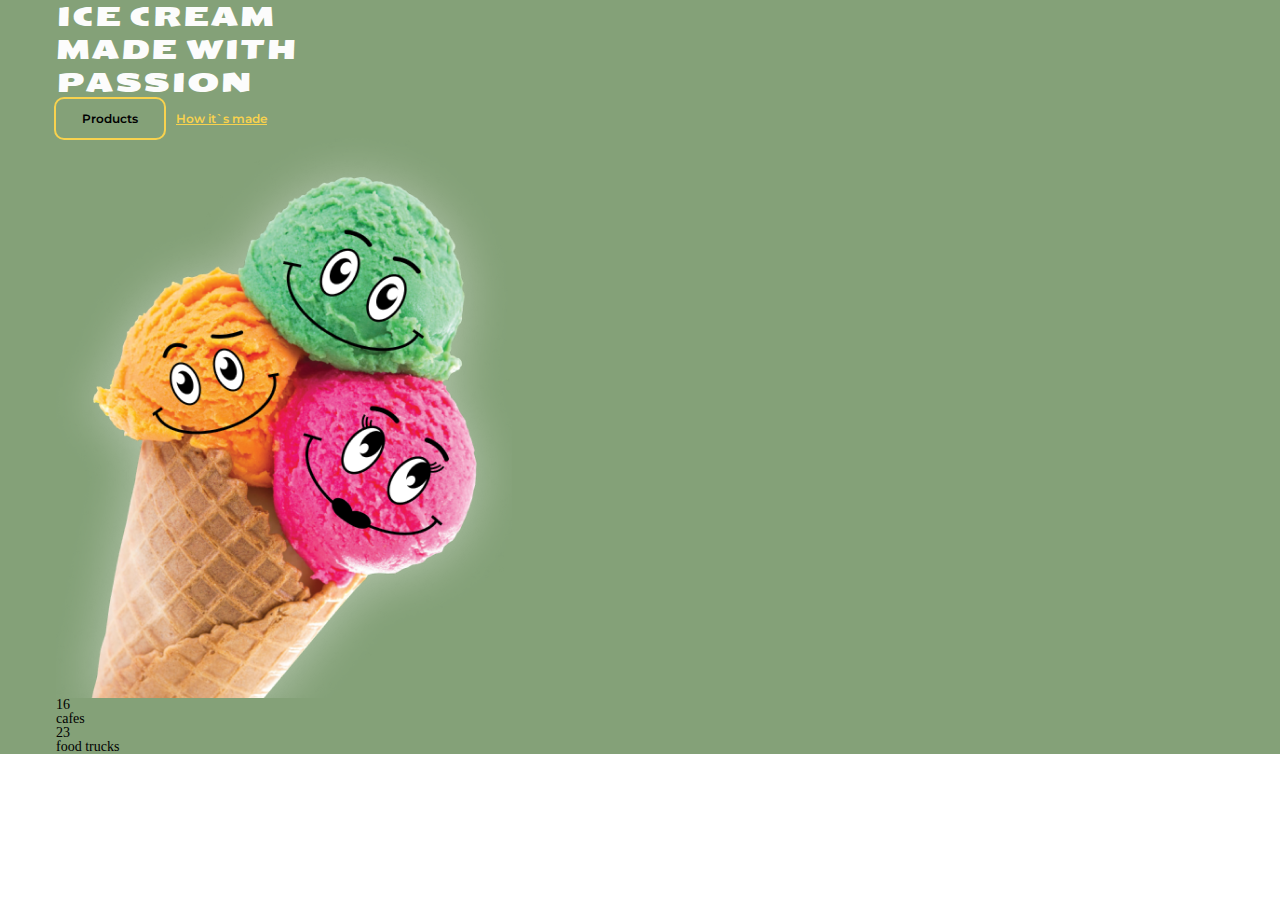
==== index.html @ 32fed3f0 "new-sect" ====
<!DOCTYPE html>
<html lang="en">

<head>
  <meta charset="UTF-8" />
  <meta name="viewport" content="width=device-width, initial-scale=1.0" />
  <meta name="description" content="Знайдемо для тебе найкраще морозиво в світі!">

  <link href='https://unpkg.com/boxicons@2.1.4/css/boxicons.min.css' rel='stylesheet'>
  <link rel="preconnect" href="https://fonts.googleapis.com" />
  <link rel="preconnect" href="https://fonts.gstatic.com" crossorigin />
  <link
    href="https://fonts.googleapis.com/css2?family=Comic+Neue&family=DM+Sans:opsz@9..40&family=Gabarito:wght@400;550;700;900&family=Montserrat:wght@400;500;600;700;800&family=Seymour+One&display=swap"
    rel="stylesheet" />

  <link rel="stylesheet" href="https://cdnjs.cloudflare.com/ajax/libs/modern-normalize/2.0.0/modern-normalize.min.css"
    integrity="sha512-4xo8blKMVCiXpTaLzQSLSw3KFOVPWhm/TRtuPVc4WG6kUgjH6J03IBuG7JZPkcWMxJ5huwaBpOpnwYElP/m6wg=="
    crossorigin="anonymous" referrerpolicy="no-referrer" />
  <link rel="shortcut icon" href="./image/image-website.png" />
  <link rel="stylesheet" href="./css/main.min.css" />
  <title>Ice-creame</title>
</head>

<body>
  <!-- <header class="header" id="Home">
    <div class="conteiner header-conteiner">
      <a href="./index.html" class="logo">
        <svg class="icon-logo">
          <use href="./image/sprite.svg#icon-Logo"></use>
        </svg>
      </a>

      <div class="header-navigation">
        <nav class="nav-links">
          <a href="#" class="nav-link">Home</a>
          <a href="#" class="nav-link">How it’s made?</a>
          <a href="#" class="nav-link">Our products</a>
          <a href="#" class="nav-link">Contact</a>
        </nav>
      </div>

      <button class="btn-burger" is-open>
        <svg class="burger-menu" width="32" height="32">
          <use class="open-icon" href="./image/sprite.svg#icon-open-burger"></use>
          <use class="close-icon" href="./image/sprite.svg#icon-close-burger"></use>
        </svg>
      </button>

      <button class="btn">
        Buy now
        <svg class="btn-svg" width="12" height="12">
          <use href="./image/sprite.svg#icon-btn-line"></use>
        </svg>
      </button>
    </div>
  </header> -->
  <main>
    <section class=" hero">
      <div class="conteiner">
        <div class="hero-wrapper">
          <div class="block-hello-hero">
            <p class="title-hero">ice cream made with passion</p>
            <div class="block-btns">
              <button class="btn-Products">Products</button>
              <button class="btn-How-made">How it`s made</button>
            </div>

            <div class="block-descrp-hello-hero-wrapper">
              <div class="img">
                <img src="./image/many-ice-creame-768.webp" alt="">
              </div>

              <p class="descrp-img">Indulge in a scoop of ice cream made with passion and treat your taste buds to an
                unforgettable experience!</p>

              <button>
                <svg class="icon-arrow">
                  <use href="./image/sprite.svg#icon-arrow"></use>
                </svg>
              </button>
            </div>
          </div>

          <div class="block-img-price">
            <div class="img">
              <img src="./image/desktop.png" alt="" class="hero-img">
            </div>

            <ul>
              <li class="numer">16</li>
              <li class="descrp-number">cafes</li>
              <li class="numer">23</li>
              <li class="descrp-number">food trucks</li>
            </ul>
          </div>
      </div>
      </div>
    </section>

    <!-- <section class="produsts">
      <div class="conteiner">
        <div class="products">
          <h4 class="title-products">100% natural</h4>
          <p class="name-section">products</p>
          <ul class="products-block-item">
            <li class="list-products">
              <div class="ice-creame-block block-products">
                <h4 class="title-block">ice cream</h4>
                <p class="descrp-block">Soft ice cream with a delicate taste.
                  Made with milk, cream, sugar and natural
                  stabilizer</p>
                <button class="btn-products" aria-label="Кнопкапродукту" id="кнопка">
                  <svg class="icon-strelka" width="40" height="16">
                    <use href="./image/sprite.svg#icon-strelka"></use>
                  </svg>
                </button>
              </div>
            </li>
            <li class="list-products">
              <div class="ice-coffee-block block-products">
                <h4 class="title-block">ice-coffee</h4>
                <p class="descrp-block">Fragrant invigorating drink created from 100%
                  natural
                  ingredients without the
                  use of preservatives
                  and flavor enhancers</p>
                <button class="btn-products" aria-label="Кнопкапродукту" id="кн">
                  <svg class="icon-strelka" width="40" height="16">
                    <use href="./image/sprite.svg#icon-strelka"></use>
                  </svg>
                </button>
              </div>
            </li>
            <li class="list-products">
              <div class="milkshakes block-products">
                <h4 class="title-block">milkshakes</h4>
                <p class="descrp-block">Sweet drinks based on milk and ice cream, supplemented with
                  syrups, fruits, berries and other sweets of your choice
                </p>
                <button class="btn-products" aria-label="Кнопкапродукту" id="к">
                  <svg class="icon-strelka" width="40" height="16">
                    <use href="./image/sprite.svg#icon-strelka"></use>
                  </svg>
                </button>
              </div>
            </li>
          </ul>
        </div>
      </div>
     <div class="backdrop is-hidden">
        <div class="modal-products-wrapper">
          <button class="btn-modal-prod">
            <svg class="close-icon-prod">
              <use href="./image/sprite.svg#icon-close-burger"></use>
            </svg>
          </button>

          <h3 class="title-modal">Chololate icecream</h3>

          <div class="block-img-chocolate"></div>
          <ul class="item-characteristic">
            <li class="list-characteristic">
              <div class="block-prod">
                <div class="number-prod">320</div>
                <p class="descrp-prod">kcal</p>
              </div>
            </li>
            <li class="list-characteristic">
              <div class="block-prod">
                <div class="number-prod">4g</div>
                <p class="descrp-prod">Prote...</p>
              </div>


            </li>
            <li class="list-characteristic">
              <div class="block-prod">
                <div class="number-prod">8,2g</div>
                <p class="descrp-prod">Fats</p>
              </div>
            </li>
            <li class="list-characteristic">
              <div class="block-prod">
                <div class="number-prod">40,4g</div>
                <p class="descrp-prod">Carbs</p>
              </div>
            </li>
          </ul>

          <h3 class="title-ingredients">Ingredients</h3>
          <div class="block-ingredients">
            <ul>
              <li class="list-name-ingred">
                <p class="name-ingredients">Milk</p>
              </li>
              <li class="list-name-ingred">
                <p class="name-ingredients">Belgian chocolate</p>
              </li>
              <li class="list-name-ingred">
                <p class="name-ingredients">Cream</p>
              </li>
              <li class="list-name-ingred">
                <p class="name-ingredients">Cocoa powder</p>
              </li>
              <li class="list-name-ingred">
                <p class="name-ingredients">Sugar</p>
              </li>
              <li class="list-name-ingred">
                <p class="name-ingredients">Vanilla sugar</p>
              </li>
            </ul>
            <ul>
              <li class="list-number-ingred">
                <p class="number-ingred">100ml</p>
              </li>
              <li class="list-number-ingred">
                <p class="number-ingred">20g</p>
              </li>
              <li class="list-number-ingred">
                <p class="number-ingred">150ml</p>
              </li>
              <li class="list-number-ingred">
                <p class="number-ingred">30g</p>
              </li>
              <li class="list-number-ingred">
                <p class="number-ingred">40g</p>
              </li>
              <li class="list-number-ingred">
                <p class="number-ingred">10g</p>
              </li>
            </ul>
          </div>
        </div>
      </div> 
      </div>
    </section>

     <section class="traditions">
      <div class="conteiner">
        <div class="tradition-block">

          <div class="title-wrapper">
            <h3 class="title-tradition">tradition and love</h3>
            <h1 class="main-title">how it’s made?</h1>
          </div>
          <div class="presentation">
            <div class="block-kow"></div>
            <div class="descrp-traditions">
              <p class="traditional-descrp main-descrp">Ice is a place where you will become not only a little
                happier, but also
                healthier. Health is the main value for us, and
                we follow it when creating our handmade desserts.</p>
              <p class="traditional-descrp">We use traditional recipes and 100% natural ingredients. Our products are
                so
                natural that they can be given to children
                from the age of three years. Sweets lovers can expect 55 types of ice cream, 15 types of coffee and 23
                milkshakes.
              </p>
              <p class="traditional-descrp">This is enough to choose ice cream and coffee for any mood!</p>

              <button class="tradition-btn">Read more
                <svg width="12" height="12">
                  <use href="./image/sprite.svg#icon-btn-line"></use>
                </svg>
              </button>
            </div>
          </div>
          <ul class="icon-blocks">
            <li class="block-repeat">
              <a class="link-icon" href="#" width="50" height="50">
                <svg width="36" height="36">
                  <use href="./image/sprite.svg#icon-cow"></use>
                </svg>
              </a>
              <p class="number">721</p>
              <p class="title-block-icon-cow">Aliquam ac dui vel dui vulputate consectetur. Mauris massa.</p>
            </li>
            <li class="block-repeat">
              <a class="link-icon" href="#">
                <svg width="36" height="36">
                  <use href="./image/sprite.svg#icon-weight"></use>
                </svg>
              </a>
              <p class="number">16kg</p>
              <p class="title-block-icon-cow">Aliquam ac dui vel dui vulputate consectetur. Mauris massa.</p>
            </li>
            <li class="block-repeat">
              <a class="link-icon" href="#">
                <svg width="36" height="36">
                  <use href="./image/sprite.svg#icon-ice-crema"></use>
                </svg>
              </a>
              <p class="number">16kg</p>
              <p class="title-block-icon-cow">Aliquam ac dui vel dui vulputate consectetur. Mauris massa.</p>
            </li>
          </ul>
        </div>
    </section> -->

    <!-- <section class="review-section">
        <div class="reviews conteiner">
          <img class="woman-peacture" src="./image/" alt="" />
          <p class="review">
            I love visiting your cafe. You prepare the most delicious ice cream
            in Los Angeles! In addition, you have beautiful serving, cozy
            atmosphere and polite staff.
          </p>
          <p class="comment-autor">Emily, Los Angeles</p>
          <div class="block-small-icon">
            <svg class="icon-slider" width="12" height="12">
              <use href="./image/sprite.svg#icon-Ellipse-green"></use>
            </svg>
            <svg class="icon-slider-second" width="12" height="12">
              <use href="./image/sprite.svg#icon-Ellipse-gray"></use>
            </svg>
            <svg class="icon-slider-second" width="12" height="12">
              <use href="./image/sprite.svg#icon-Ellipse-gray"></use>
            </svg>
          </div>
        </div>
      </section> -->
  </main>
  <footer></footer>

  <!-- <button class="scroll-to-top" type="submit" id="Home">
    <svg class="icon-scroll" width="14" height="14">
      <use href="./image/sprite.svg#icon-arrow-up"></use>
    </svg>
  </button> -->
</body>

</html>
---- css/main.min.css ----
.conteiner{max-width:320px;padding:0 20px;margin:0 auto}@media screen and (min-width: 480px){.conteiner{max-width:440px;padding:0 20px}}@media screen and (min-width: 768px){.conteiner{max-width:768px;padding:0 32px}}@media screen and (min-width: 1200px){.conteiner{max-width:1200px;padding:0 16px}}*{padding:0;margin:0;border:0}*,*:before,*:after{-webkit-box-sizing:border-box;box-sizing:border-box}:focus,:active{outline:none}a:focus,a:active{outline:none}nav,footer,header,aside{display:block}html,body{height:100%;width:100%;font-size:100%;line-height:1;font-size:14px;-ms-text-size-adjust:100%;-moz-text-size-adjust:100%;-webkit-text-size-adjust:100%}input,button,textarea{font-family:inherit}input::-ms-clear{display:none}button{cursor:pointer;background-color:rgba(0,0,0,0)}button::-moz-focus-inner{padding:0;border:0}a,a:visited{text-decoration:none}a:hover{text-decoration:none}ul li{list-style:none}img{vertical-align:top}h1,h2,h3,h4,h5,h6{font-size:inherit;font-weight:400}.header-conteiner{display:-webkit-box;display:-ms-flexbox;display:flex;padding-top:8px}.header{background-color:#84a178}.nav-links{display:-webkit-box;display:-ms-flexbox;display:flex;-webkit-box-orient:horizontal;-webkit-box-direction:normal;-ms-flex-direction:row;flex-direction:row;gap:28px;padding:32px 0 12px 0}.nav-links .nav-link:hover{color:#f8d24e}.nav-links .nav-link:focus{color:#fff}@media screen and (max-width: 1200px){.nav-links{display:none}}.nav-link{text-decoration:none;color:#fcfcfc;font-family:"Montserrat";font-size:16px;font-style:normal;font-weight:700;line-height:normal;-webkit-transition:color 250ms ease;transition:color 250ms ease}.btn{background-color:#f8d24e;color:#000;font-family:"Montserrat";font-style:normal;line-height:normal;border:none;font-size:14px;font-weight:600;padding:12px 35px 12px 36px;margin-top:0;border-radius:10px;height:42px;display:-webkit-box;display:-ms-flexbox;display:flex;text-align:center;-webkit-box-align:center;-ms-flex-align:center;align-items:center;gap:4px;-webkit-transition:background 250ms ease;transition:background 250ms ease}.btn:hover{background:#0a8817;cursor:pointer}.btn:active{color:#fff;background:#0a8817;fill:#fff}@media screen and (max-width: 767px){.btn{display:none}}@media screen and (max-width: 1199px){.btn{margin-left:32px}}@media screen and (min-width: 1200px){.btn{margin-top:20px}}.btn-burger{background-color:rgba(0,0,0,0);margin-left:auto}.btn-burger .burger-menu{fill:#fff}.btn-burger .burger-menu .close-icon{display:none}@media screen and (min-width: 1200px){.btn-burger{display:none}}.header-navigation{display:-webkit-box;display:-ms-flexbox;display:flex;gap:200px;-webkit-box-flex:1;-ms-flex-positive:1;flex-grow:1}@media screen and (max-width: 1199px){.header-navigation{display:none}}.icon-logo{width:40px;height:37px}@media screen and (min-width: 480px){.icon-logo{width:48px;height:44px}}@media screen and (min-width: 1200px){.icon-logo{width:60px;height:65px}}.logo{display:-webkit-box;display:-ms-flexbox;display:flex;-webkit-box-flex:2;-ms-flex-positive:2;flex-grow:2;fill:#f8d24e}.hero{background-color:#84a178}.title-hero{color:#fcfcfc;font-family:"Seymour One";font-size:26px;font-style:normal;font-weight:400;line-height:normal;letter-spacing:1.04px;text-transform:uppercase;width:247px}.block-btns{display:-webkit-box;display:-ms-flexbox;display:flex;gap:12px}.btn-Products{color:#000;text-align:center;font-family:Montserrat;font-size:12px;font-style:normal;font-weight:600;line-height:normal;border-radius:8px;outline:2px solid #f8d24e;padding:12px 26px}.btn-Products:hover{outline-color:#0a8817}.btn-How-made{color:#f8d24e;text-align:center;font-family:Montserrat;font-size:12px;font-style:normal;font-weight:600;line-height:normal;text-decoration-line:underline}.btn-How-made:hover{color:#0a8817}.btn-How-made:focus{color:#fcfcfc}.btn-How-made:disabled{color:#ababab}.block-descrp-hello-hero-wrapper{display:none}.produsts{padding:60px 0;background-image:url(../image/bacrgound_mobile.webp);background-size:contain}@media screen and (min-width: 768px){.produsts{background-image:url(../image/background_tablet.webp)}}@media screen and (min-width: 1200px){.produsts{background-image:url(../image/bacground_desktop.webp)}}.title-products{color:#131313;text-align:center;font-family:Montserrat;font-size:18px;font-style:normal;font-weight:800;line-height:normal;text-transform:uppercase;margin-bottom:12px}@media screen and (min-width: 768px){.title-products{font-size:22px}}@media screen and (min-width: 1200px){.title-products{font-size:30px;letter-spacing:1.2px}}.name-section{color:#131313;text-align:center;font-family:"Seymour One";font-size:30px;font-style:normal;font-weight:400;line-height:normal;letter-spacing:1.2px;text-transform:uppercase;margin-bottom:148px}@media screen and (min-width: 480px){.name-section{margin-bottom:144px}}@media screen and (min-width: 768px){.name-section{font-size:34px;letter-spacing:1.36px}}@media screen and (min-width: 1200px){.name-section{font-size:36px;letter-spacing:2.16px;margin-bottom:304px}}.products-block-item{display:-webkit-box;display:-ms-flexbox;display:flex;-webkit-box-orient:vertical;-webkit-box-direction:normal;-ms-flex-direction:column;flex-direction:column;gap:168px}@media screen and (min-width: 768px){.products-block-item{-webkit-box-orient:horizontal;-webkit-box-direction:normal;-ms-flex-direction:row;flex-direction:row;gap:16px}}@media screen and (min-width: 768px){.products-block-item{-webkit-box-orient:horizontal;-webkit-box-direction:normal;-ms-flex-direction:row;flex-direction:row;gap:29px}}.title-block{color:#131313;text-align:center;font-family:Montserrat;font-size:20px;font-style:normal;font-weight:700;line-height:normal;letter-spacing:.8px;text-transform:uppercase;margin-bottom:40px}@media screen and (min-width: 768px){.title-block{font-size:22px;letter-spacing:.88px}}@media screen and (min-width: 1200px){.title-block{font-size:30px;letter-spacing:1.2px;margin-bottom:66px}}.descrp-block{color:#131313;text-align:center;font-family:Montserrat;font-size:14px;font-style:normal;font-weight:400;line-height:176%;letter-spacing:.56px;max-width:200px;max-height:148px}@media screen and (min-width: 768px){.descrp-block{max-width:172px;max-height:174px}}@media screen and (min-width: 1200px){.descrp-block{font-size:16px;letter-spacing:.64px;max-width:242px;max-height:142px}}.icon-strelka{fill:#131313}.btn-products{background-color:rgba(0,0,0,0);margin:auto auto 0;width:45px}.btn-products:hover .icon-strelka{scale:1.2;-webkit-transition:scale 200ms cubic-bezier(0.97, 0.8, 0.51, 1.57);transition:scale 200ms cubic-bezier(0.97, 0.8, 0.51, 1.57)}.ice-coffee-block{border-radius:24px;background:#efd478;position:relative}.ice-coffee-block::before{content:"";position:absolute;top:-98px;left:40px;width:200px;height:200px;border-radius:50%;background:-webkit-gradient(linear, left bottom, left top, from(rgba(248, 210, 78, 0.7)), to(rgba(248, 210, 78, 0.7))),#d9d9d9;background:linear-gradient(0deg, rgba(248, 210, 78, 0.7) 0%, rgba(248, 210, 78, 0.7) 100%),#d9d9d9;-webkit-filter:drop-shadow(0px 5.404px 20.265px rgba(153, 114, 23, 0.25));filter:drop-shadow(0px 5.404px 20.265px rgba(153, 114, 23, 0.25))}.ice-coffee-block::after{content:"";position:absolute;top:-108px;left:40px;width:200px;height:200px;border-radius:50%;background-image:url(../image/ice-coffee.webp)}@media screen and (min-width: 480px){.ice-coffee-block::before{left:60px;top:-94px}.ice-coffee-block::after{left:60px}}@media screen and (min-width: 768px){.ice-coffee-block::before{top:-108px;left:12px}.ice-coffee-block::after{top:-120px;left:12px}}@media screen and (min-width: 1200px){.ice-coffee-block::before{width:302px;height:302px;top:-168px;left:34px}.ice-coffee-block::after{background-image:url(../image/ice-coffee-desktop.webp);width:302px;height:302px;top:-168px;left:34px}}.ice-creame-block{border-radius:24px;background:#aec6a5;position:relative}.ice-creame-block::before{content:"";position:absolute;top:-98px;left:40px;width:200px;height:200px;border-radius:50%;background:-webkit-gradient(linear, left bottom, left top, from(rgba(156, 190, 143, 0.7)), to(rgba(156, 190, 143, 0.7))),#d9d9d9;background:linear-gradient(0deg, rgba(156, 190, 143, 0.7) 0%, rgba(156, 190, 143, 0.7) 100%),#d9d9d9;-webkit-filter:drop-shadow(0px 5.342px 20.033px rgba(10, 136, 23, 0.25));filter:drop-shadow(0px 5.342px 20.033px rgba(10, 136, 23, 0.25))}.ice-creame-block::after{content:"";position:absolute;top:-108px;left:40px;width:200px;height:200px;border-radius:50%;background-image:url(../image/ice-creame.webp)}@media screen and (min-width: 480px){.ice-creame-block::before{left:60px}.ice-creame-block::after{left:60px}}@media screen and (min-width: 768px){.ice-creame-block::before{top:-108px;left:12px}.ice-creame-block::after{top:-120px;left:12px}}@media screen and (min-width: 1200px){.ice-creame-block::before{top:-168px;left:34px;width:302px;height:302px}.ice-creame-block::after{background-image:url(../image/ice-creame-desktop.webp);top:-168px;left:34px;width:302px;height:302px}}.milkshakes{border-radius:24px;background:#d6936d;position:relative}.milkshakes::before{content:"";position:absolute;top:-98px;left:40px;width:200px;height:200px;border-radius:50%;background:-webkit-gradient(linear, left bottom, left top, from(rgba(213, 117, 63, 0.7)), to(rgba(213, 117, 63, 0.7))),#d9d9d9;background:linear-gradient(0deg, rgba(213, 117, 63, 0.7) 0%, rgba(213, 117, 63, 0.7) 100%),#d9d9d9;-webkit-filter:drop-shadow(0px 5.413px 20.3px rgba(0, 0, 0, 0.25));filter:drop-shadow(0px 5.413px 20.3px rgba(0, 0, 0, 0.25))}.milkshakes::after{content:"";position:absolute;top:-108px;left:40px;width:200px;height:200px;border-radius:50%;background-image:url(../image/milkshake.webp)}@media screen and (min-width: 480px){.milkshakes::before{left:60px}.milkshakes::after{left:60px}}@media screen and (min-width: 768px){.milkshakes::before{top:-108px;left:12px}.milkshakes::after{top:-120px;left:12px}}@media screen and (min-width: 1200px){.milkshakes::before{top:-168px;left:34px;width:302px;height:302px}.milkshakes::after{top:-168px;left:34px;width:302px;height:302px;background-image:url(../image/milkshakes-desktop.webp)}}.block-products{padding:124px 40px 16px;display:-webkit-box;display:-ms-flexbox;display:flex;-webkit-box-orient:vertical;-webkit-box-direction:normal;-ms-flex-direction:column;flex-direction:column}@media screen and (min-width: 480px){.block-products{padding:124px 60px 16px}}@media screen and (min-width: 768px){.block-products{padding:108px 26px 12px}}@media screen and (min-width: 1200px){.block-products{padding:165px 64px 60px}}.list-products{display:-webkit-box;display:-ms-flexbox;display:flex;-webkit-box-pack:center;-ms-flex-pack:center;justify-content:center;height:420px}@media screen and (min-width: 480px){.list-products{height:428px}}@media screen and (min-width: 1200px){.list-products{height:536px}}.backdrop{width:100%;height:354%;position:absolute;top:0;left:0;background-color:rgba(0,0,0,.4)}.modal-products-wrapper{position:absolute;top:50%;left:50%;-webkit-transform:translate(-50%, -50%);transform:translate(-50%, -50%);width:280px;background-color:#fcfcfc;padding:28px 20px}.btn-modal-prod{background-color:rgba(0,0,0,0);position:absolute;top:12px;right:12px;width:20px;height:20px}.close-icon-prod{width:20px;height:20px;fill:#131313}.title-modal{color:#131313;text-align:center;font-family:"Seymour One";font-size:20px;font-style:normal;line-height:28px}.block-img-chocolate::after{content:"";position:absolute;top:104px;left:74px;background:url(../image/small-ice-creame.webp) #d3d3d3 50%/cover no-repeat;display:block;width:132px;height:132px;border-radius:50%}.block-img-chocolate::before{content:"";position:absolute;top:112px;left:74px;background:-webkit-gradient(linear, left bottom, left top, from(rgba(156, 190, 143, 0.7)));background:linear-gradient(0deg, rgba(156, 190, 143, 0.7));display:block;width:132px;height:132px;border-radius:50%}.number-prod{background-color:#9cbe8f;-webkit-filter:drop-shadow(0px 6px 20px rgba(10, 136, 23, 0.25));filter:drop-shadow(0px 6px 20px rgba(10, 136, 23, 0.25));border-radius:50%;color:#131313;text-align:center;font-family:Montserrat;font-size:10px;font-style:normal;font-weight:500;line-height:28px;height:44px;width:44px;margin-left:auto;margin-right:auto;display:-webkit-box;display:-ms-flexbox;display:flex;-webkit-box-pack:center;-ms-flex-pack:center;justify-content:center;-webkit-box-align:center;-ms-flex-align:center;align-items:center}.block-prod{width:53px;height:76px;border-radius:40px;text-align:center;display:block;margin-top:auto;border:2px solid #9cbe8f;color:#131313;text-align:center;font-family:Montserrat;font-size:10px;font-style:normal;font-weight:400;line-height:normal}.item-characteristic{margin-top:182px;display:-webkit-box;display:-ms-flexbox;display:flex;gap:9px;position:relative}.descrp-prod{margin-top:8px}.name-ingredients{color:#131313;text-align:center;font-family:Montserrat;font-size:14px;font-style:normal;font-weight:400;line-height:176%;letter-spacing:.56px}.title-ingredients{color:#131313;text-align:center;font-family:Montserrat;font-size:20px;font-style:normal;font-weight:500;line-height:28px;margin-top:40px}.block-ingredients{display:-webkit-box;display:-ms-flexbox;display:flex;-webkit-box-pack:justify;-ms-flex-pack:justify;justify-content:space-between;margin-top:24px}.name-ingredients,.number-ingred{color:#131313;text-align:start;font-family:Montserrat;font-size:14px;font-style:normal;font-weight:500;line-height:176%;letter-spacing:.56px}.number-ingred{text-align:end}.list-name-ingred:not(:last-child),.list-number-ingred:not(:last-child){margin-bottom:12px}.scroll-to-top{position:fixed;right:30px;bottom:30px;display:block;width:38px;height:38px;border-radius:50%;background-color:#84a178;display:-webkit-box;display:-ms-flexbox;display:flex;-webkit-box-align:center;-ms-flex-align:center;align-items:center;-webkit-box-pack:center;-ms-flex-pack:center;justify-content:center}.scroll-to-top:hover{-webkit-transform:scale(1.5);transform:scale(1.5);-webkit-transition:-webkit-transform 200ms ease-in-out;transition:-webkit-transform 200ms ease-in-out;transition:transform 200ms ease-in-out;transition:transform 200ms ease-in-out, -webkit-transform 200ms ease-in-out}.scroll-to-top:active{background-color:rgba(128,176,108,.4)}.traditions{background-color:#84a178}.title-tradition{color:#fcfcfc;text-align:center;font-family:Montserrat;font-size:18px;font-style:normal;font-weight:700;line-height:normal;text-transform:uppercase}@media screen and (min-width: 768px){.title-tradition{font-size:22px;font-weight:800;letter-spacing:.88px}}@media screen and (min-width: 1200px){.title-tradition{font-size:30px;letter-spacing:1.2px}}.tradition-block{display:-webkit-box;display:-ms-flexbox;display:flex;-webkit-box-orient:vertical;-webkit-box-direction:normal;-ms-flex-direction:column;flex-direction:column;-webkit-box-align:center;-ms-flex-align:center;align-items:center;padding:60px 0}@media screen and (min-width: 480px){.tradition-block{display:block;width:280px;margin-right:auto;margin-left:auto}}@media screen and (min-width: 768px){.tradition-block{-webkit-box-align:baseline;-ms-flex-align:baseline;align-items:baseline;display:-webkit-box;display:-ms-flexbox;display:flex;-webkit-box-orient:vertical;-webkit-box-direction:normal;-ms-flex-direction:column;flex-direction:column;-webkit-box-align:center;-ms-flex-align:center;align-items:center;width:100%}}.main-title{color:#fcfcfc;text-align:center;font-family:"Seymour One";font-size:30px;font-style:normal;font-weight:400;line-height:normal;letter-spacing:1.2px;text-transform:uppercase;width:200px;margin:12px auto 32px auto}@media screen and (min-width: 768px){.main-title{font-size:34px;letter-spacing:2.04px;width:460px;margin:12px auto 72px auto;width:100%}}@media screen and (min-width: 1200px){.main-title{font-size:36px;letter-spacing:2.16px;margin-bottom:82px}}.presentation{position:relative}@media screen and (min-width: 768px){.presentation{display:-webkit-box;display:-ms-flexbox;display:flex;gap:38px}}@media screen and (min-width: 1200px){.presentation{gap:110px}}.block-kow::before{content:"";display:block;width:278px;height:278px;border-radius:50%;background:-webkit-gradient(linear, left bottom, left top, from(rgba(248, 210, 78, 0.7)), to(rgba(248, 210, 78, 0.7))),#d9d9d9;background:linear-gradient(0deg, rgba(248, 210, 78, 0.7) 0%, rgba(248, 210, 78, 0.7) 100%),#d9d9d9;-webkit-box-shadow:0px 4.486px 16.822px 0px rgba(153,114,23,.25);box-shadow:0px 4.486px 16.822px 0px rgba(153,114,23,.25);position:absolute;top:0;left:0}.block-kow::after{content:"";display:block;width:278px;height:278px;border-radius:50%;background:url(../image/cow-mobile.webp),#d3d3d3 0px -15.02px/100% 123.077% no-repeat;position:absolute;top:22px;left:0}@media screen and (min-width: 768px){.block-kow::before{content:"";display:block;position:relative;width:330px;height:330px}.block-kow::after{content:"";display:block;width:330px;height:330px;border-radius:50%;background:url(../image/cow-tablet.webp),#d3d3d3 0px -15.02px/100% 123.077% no-repeat}}@media screen and (min-width: 1200px){.block-kow::before{width:490px;height:490px}.block-kow::after{width:490px;height:490px;top:38px;background-image:url(../image/cow-desktop.webp)}}.traditional-descrp{color:#fcfcfc;text-align:center;font-family:Montserrat;font-size:12px;font-style:normal;font-weight:400;line-height:176%;letter-spacing:.48px}@media screen and (min-width: 768px){.traditional-descrp{text-align:justify;max-width:334px}}@media screen and (min-width: 1200px){.traditional-descrp{font-size:14px;letter-spacing:.56px;line-height:194%;max-width:464px}}@media screen and (min-width: 1200px){.main-descrp{line-height:176%;font-size:16px;letter-spacing:.64px}}.tradition-btn{color:#000;text-align:center;font-family:Montserrat;font-size:14px;font-style:normal;font-weight:600;line-height:18px;padding:12px 34px;margin:24px auto 60px auto;display:-webkit-box;display:-ms-flexbox;display:flex;-webkit-box-align:center;-ms-flex-align:center;align-items:center;border-radius:10px;background-color:#f8d24e;-webkit-transition:background-color 200ms ease-in;transition:background-color 200ms ease-in}.tradition-btn:hover{background-color:#0a8817}.tradition-btn:active{color:#fcfcfc;fill:#fcfcfc}.tradition-btn:disabled{background:#ababab}@media screen and (min-width: 768px){.tradition-btn{margin:32px auto 80px 0}}@media screen and (min-width: 1200px){.tradition-btn{margin:54px auto 146px 0}}@media screen and (min-width: 768px){.icon-blocks{width:100%;display:-webkit-box;display:-ms-flexbox;display:flex;-webkit-box-pack:justify;-ms-flex-pack:justify;justify-content:space-between}}.block-repeat{display:-webkit-box;display:-ms-flexbox;display:flex;-webkit-box-orient:vertical;-webkit-box-direction:normal;-ms-flex-direction:column;flex-direction:column;-webkit-box-align:center;-ms-flex-align:center;align-items:center;gap:16px}.block-repeat:not(:last-child){margin-bottom:32px}@media screen and (min-width: 768px){.block-repeat{max-width:152px}.block-repeat:not(:last-child){margin-bottom:0}}@media screen and (min-width: 1200px){.block-repeat{max-width:368px}}.link-icon{display:block;width:50px;height:50px;background-color:#f8d24e;border-radius:50%;display:-webkit-box;display:-ms-flexbox;display:flex;-webkit-box-align:center;-ms-flex-align:center;align-items:center;-webkit-box-pack:center;-ms-flex-pack:center;justify-content:center}.number{color:#fcfcfc;text-align:center;font-family:Montserrat;font-size:36px;font-style:normal;font-weight:700;line-height:normal;letter-spacing:1.44px;text-transform:uppercase}@media screen and (min-width: 768px){.number{font-size:48px;letter-spacing:1.92px}}@media screen and (min-width: 1200px){.number{font-size:58px;letter-spacing:2.32px}}.title-block-icon-cow{color:#fcfcfc;text-align:center;font-family:Montserrat;font-size:12px;font-style:normal;font-weight:400;line-height:170%;width:230px}@media screen and (min-width: 768px){.title-block-icon-cow{font-size:14px;line-height:174%;width:152px}}@media screen and (min-width: 1200px){.title-block-icon-cow{font-size:16px;line-height:176%;letter-spacing:.32px;width:368px}}.descrp-traditions{padding-top:370px;display:-webkit-box;display:-ms-flexbox;display:flex;-webkit-box-orient:vertical;-webkit-box-direction:normal;-ms-flex-direction:column;flex-direction:column;gap:4px}@media screen and (min-width: 768px){.descrp-traditions{gap:8px;padding-top:8px;margin-left:auto}}@media screen and (min-width: 1200px){.descrp-traditions{padding-top:90px;margin-left:0}}.reviews{padding:174px 0 412px 0;display:-webkit-box;display:-ms-flexbox;display:flex;-webkit-box-orient:vertical;-webkit-box-direction:normal;-ms-flex-direction:column;flex-direction:column;-webkit-box-align:center;-ms-flex-align:center;align-items:center;position:relative}.review-section{background-image:url(../image/Frame.jpg);background-repeat:repeat;background-size:contain}.review{color:#fcfcfc;text-align:center;font-family:Montserrat;font-size:12px;font-style:normal;font-weight:400;line-height:255%;border-radius:10px;background:#84a178;padding:35px 39px}.woman-peacture{border-radius:50%;margin-bottom:32px}.comment-autor{color:#131313;text-align:center;font-family:Montserrat;font-size:20px;font-style:normal;font-weight:500;line-height:186%;margin:32px 0 12px 0}.block-small-icon{display:-webkit-box;display:-ms-flexbox;display:flex;gap:10px}.icon-slider{fill:#84a178}.icon-slider-second{fill:#d9d9d9}@media screen and (min-width: 480px){.reviews{padding:234px 0 408px 0}}@media screen and (min-width: 768px){.reviews{padding:284px 0 378px 0}.comment-autor{margin:32px 0;font-size:16px}}@media screen and (min-width: 1200px){.reviews{padding:464px 0 228px 0}}.footer{background-color:#84a178;padding-top:976px;position:relative}.btn-locations{padding:12px 40px;background-color:#f8d24e;border-radius:10px;display:-webkit-box;display:-ms-flexbox;display:flex;-webkit-box-align:center;-ms-flex-align:center;align-items:center;color:#131313;text-align:center;font-family:Montserrat;font-size:14px;font-style:normal;font-weight:600;line-height:18px}.btn-locations:hover{background-color:#0a8817}.btn-locations:focus{background-color:#0a8817;color:#fff;fill:#fff}.btn-franchise{padding:10px 55px;background-color:rgba(0,0,0,0);border:2px solid #f8d24e;border-radius:10px;display:-webkit-box;display:-ms-flexbox;display:flex;-webkit-box-align:center;-ms-flex-align:center;align-items:center;color:#000;text-align:center;font-family:Montserrat;font-size:14px;font-style:normal;font-weight:600;line-height:18px}.btn-franchise:hover{border:2px solid #0a8817}.btn-svg{margin-left:5px;display:block;width:12px;height:12px}.btns-contacts{display:-webkit-box;display:-ms-flexbox;display:flex;-ms-flex-wrap:wrap;flex-wrap:wrap;-webkit-box-orient:vertical;-webkit-box-direction:normal;-ms-flex-direction:column;flex-direction:column;-webkit-box-align:center;-ms-flex-align:center;align-items:center;-webkit-box-pack:center;-ms-flex-pack:center;justify-content:center}@media screen and (min-width: 768px){.btns-contacts{-webkit-box-orient:horizontal;-webkit-box-direction:normal;-ms-flex-direction:row;flex-direction:row}}.with-descrp-ice-creame{color:#fcfcfc;font-family:Montserrat;font-size:34px;font-style:normal;font-weight:700;line-height:normal;letter-spacing:1.36px;text-transform:uppercase}@media screen and (min-width: 768px){.with-descrp-ice-creame{font-size:48px}}@media screen and (min-width: 1200px){.with-descrp-ice-creame{font-size:58px}}.made-descrp-ice-creame{margin-top:60px}@media screen and (min-width: 768px){.made-descrp-ice-creame{font-size:26px;font-weight:700}}@media screen and (min-width: 1200px){.made-descrp-ice-creame{font-size:30px;letter-spacing:1.02px;font-weight:400}}.footer-main-block{margin-bottom:60px;display:-webkit-box;display:-ms-flexbox;display:flex;-webkit-box-pack:justify;-ms-flex-pack:justify;justify-content:space-between;-webkit-box-orient:vertical;-webkit-box-direction:normal;-ms-flex-direction:column;flex-direction:column}@media screen and (min-width: 768px){.footer-main-block{-webkit-box-orient:horizontal;-webkit-box-direction:normal;-ms-flex-direction:row;flex-direction:row}}.made-ice-creame{width:250px}.with-ice-creame{max-width:200px}@media screen and (min-width: 768px){.made-ice-creame{width:352px}.with-ice-creame{max-width:352px}}@media screen and (min-width: 1200px){.made-ice-creame{width:504px}.with-ice-creame{max-width:497px}}.social-link{gap:20px;display:-webkit-inline-box;display:-ms-inline-flexbox;display:inline-flex;-webkit-box-pack:end;-ms-flex-pack:end;justify-content:end;padding-bottom:40px;padding-top:18px}@media screen and (min-width: 768px){.social-link{gap:30px}}.social-contact{display:-webkit-box;display:-ms-flexbox;display:flex;-webkit-box-orient:vertical;-webkit-box-direction:normal;-ms-flex-direction:column;flex-direction:column;-webkit-box-pack:end;-ms-flex-pack:end;justify-content:end}.footer-contacts__phone{color:#fcfcfc;font-family:Montserrat;font-size:12px;font-style:normal;font-weight:700;line-height:186%}.footer-contacts__phone:hover{color:#f8d24e}.footer-contacts__descrp{color:#131313;text-align:right;font-family:Montserrat;font-size:11px;font-style:normal;font-weight:700;line-height:186%}@media screen and (min-width: 480px){.footer-contacts__descrp{font-size:12px}}@media screen and (min-width: 768px){.footer-contacts__phone{color:#fcfcfc;font-family:Montserrat;font-size:14px;font-style:normal;font-weight:700;line-height:186%}.footer-contacts__descrp{color:#131313;text-align:right;font-family:Montserrat;font-size:14px;font-style:normal;font-weight:700;line-height:186%}}@media screen and (min-width: 1200px){.footer-contacts__phone{color:#fff;font-family:Montserrat;font-size:16px;font-style:normal;font-weight:700;line-height:186%;letter-spacing:.32px}.footer-contacts__descrp{color:#131313;font-family:Montserrat;font-size:16px;font-style:normal;font-weight:700;line-height:186%;letter-spacing:.32px}}.security-block{border-top:1px solid #e1e1e1;padding:20px 0 14px 0}@media screen and (min-width: 768px){.security-block{padding:12px 0}}.security{color:#7a7a7a;text-align:center;font-family:Montserrat;font-size:14px;font-style:normal;font-weight:700;line-height:152%;display:block;width:147px;text-align:center;margin-right:auto;margin-left:auto}@media screen and (min-width: 768px){.security{width:298px}}@media screen and (min-width: 1200px){.security{font-size:12px;line-height:186%;letter-spacing:.24px;width:255px}}.made-descrp-ice-creame{color:#fcfcfc;font-family:Montserrat;font-size:18px;font-style:normal;font-weight:700;line-height:normal;letter-spacing:1.2px;text-transform:uppercase;margin-bottom:16px}@media screen and (min-width: 768px){.made-descrp-ice-creame{margin-top:40px;font-size:26px;font-weight:700;letter-spacing:1.04px}}@media screen and (min-width: 1200px){.made-descrp-ice-creame{margin-top:120px;font-size:30px;font-weight:400;letter-spacing:1.2px}}.contacts{position:absolute;top:-353px}.block-footer{display:-webkit-box;display:-ms-flexbox;display:flex;-webkit-box-orient:vertical;-webkit-box-direction:normal;-ms-flex-direction:column;flex-direction:column;-webkit-box-align:center;-ms-flex-align:center;align-items:center}.cards-list{display:-webkit-box;display:-ms-flexbox;display:flex;-webkit-box-pack:justify;-ms-flex-pack:justify;justify-content:space-between;gap:16px}.table{padding:40px 32px 24px;text-align:start;display:block;width:280px;border-radius:24px;background:#fff;-webkit-box-shadow:0px 8px 30px 0px rgba(212,20,67,.1);box-shadow:0px 8px 30px 0px rgba(212,20,67,.1)}.title-table{display:inline-block;background-color:#f8d24e;padding:4px 22px;border-radius:6px;color:#131313;text-align:center;font-family:Montserrat;font-size:12px;font-style:normal;font-weight:500;line-height:120%;letter-spacing:.48px;margin-bottom:20px}.city{color:#131313;font-family:Montserrat;font-size:16px;font-style:normal;font-weight:500;line-height:183%;letter-spacing:.64px;margin-bottom:8px}.link-address{color:#d6936d;font-family:Montserrat;font-size:12px;font-style:normal;font-weight:500;line-height:183%;letter-spacing:.48px;display:block;width:212px}.first-block,.second-block{border-bottom:1px solid #e1e1e1;padding-bottom:24px}.second-block{margin-top:24px}.days{color:#131313;font-family:Montserrat;font-size:12px;font-style:normal;font-weight:500;line-height:186%;letter-spacing:.64px}.time{color:#ababab;font-family:Montserrat;font-size:12px;font-style:normal;font-weight:500;line-height:186%}.second-plan{margin-top:8px}.contacts-block{margin-top:24px;color:#131313;font-family:Montserrat;font-size:12px;font-style:normal;font-weight:500;line-height:160%}.mail{margin-top:6px}@media screen and (min-width: 480px){.contacts{top:-350px}}@media screen and (min-width: 768px){.footer{padding-top:278px}.block-footer{-webkit-box-align:normal;-ms-flex-align:normal;align-items:normal}.cards-list{-webkit-box-orient:horizontal;-webkit-box-direction:normal;-ms-flex-direction:row;flex-direction:row}.contacts{top:-300px}.review{text-align:center;font-size:14px;font-style:normal;font-weight:500;line-height:186%;letter-spacing:.56px}.title-table{margin-bottom:32px;font-size:16px;font-style:normal;line-height:140%;letter-spacing:.64px}.city{color:#131313;font-family:Montserrat;font-size:16px;font-style:normal;font-weight:500;line-height:186%;letter-spacing:.64px;margin-bottom:8px}.link-address{color:#d6936d;font-family:Montserrat;font-size:14px;font-style:normal;font-weight:500;line-height:183%;letter-spacing:.56px;width:158px}.first-block,.second-block{padding-bottom:32px}.second-block{margin-top:32px}.city{font-size:14px}.time{font-size:14px}.contacts-block{margin-top:32px;font-size:14px;line-height:150%}.mail{margin-top:4px}.table{padding:40px 24px;width:224px}}@media screen and (min-width: 768px)and (max-width: 1199px){.city{margin-bottom:12px}}@media screen and (min-width: 1200px){.footer{padding-top:474px}.contacts{top:-128px}.review{color:#fcfcfc;text-align:center;font-size:16px;font-style:normal;font-weight:500;line-height:186%;letter-spacing:.64px}.link-address{color:#d6936d;font-family:Montserrat;font-size:16px;font-style:normal;font-weight:500;line-height:183%;letter-spacing:.64px;text-decoration-line:underline;width:288px}.city{font-size:16px}.time{font-size:16px}.second-plan{margin-top:12px}.first-block{width:288px}.contacts-block{font-size:16px}.table{padding:40px;width:368px}.cards-list{gap:28px}}/*# sourceMappingURL=main.min.css.map */
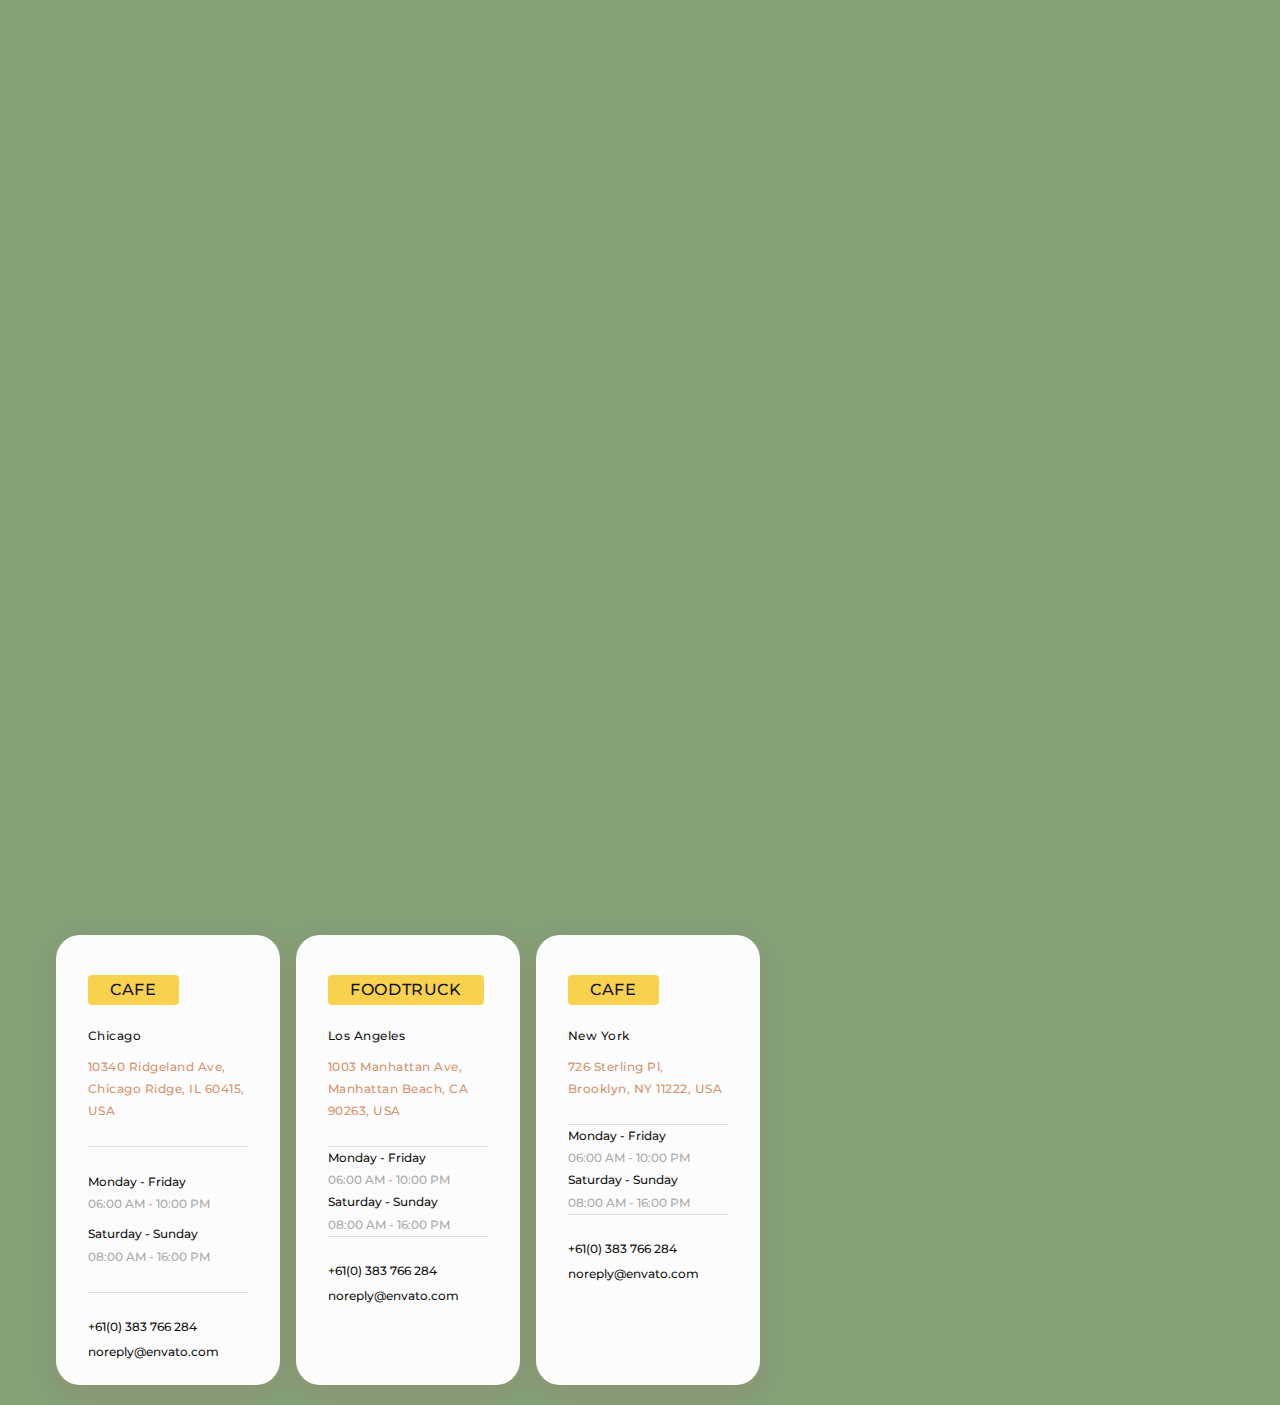
==== commit d6c854cd: "new-footer" ====
--- a/index.html
+++ b/index.html
@@ -55,7 +55,7 @@
     </div>
   </header> -->
   <main>
-    <section class=" hero">
+    <!-- <section class=" hero">
       <div class="conteiner">
         <div class="hero-wrapper">
           <div class="block-hello-hero">
@@ -95,7 +95,7 @@
           </div>
       </div>
       </div>
-    </section>
+    </section> -->
 
     <!-- <section class="produsts">
       <div class="conteiner">
@@ -320,7 +320,71 @@
         </div>
       </section> -->
   </main>
-  <footer></footer>
+  <footer class="footer">
+
+    <div class="conteiner">
+      <ul class="item-contacts">
+        <li class="list-contacts">
+          <p class="title-block-contact">cafe</p>
+          <div class="block-address">
+            <p class="title-address">Chicago</p>
+            <address class="address">10340 Ridgeland Ave, Chicago Ridge, IL 60415, USA</address>
+          </div>
+
+          <div class="block-days">
+            <p class="days main-day">Monday - Friday</p>
+            <p class="time main-time">06:00 AM - 10:00 PM</p>
+            <p class="days">Saturday - Sunday</p>
+            <p class="time second-time">08:00 AM - 16:00 PM</p>
+          </div>
+
+          <div class="block-contact">
+            <p class="phone-number">+61(0) 383 766 284</p>
+            <p class="mail-address">noreply@envato.com</p>
+          </div>
+        </li>
+        <li class="list-contacts">
+          <p class="title-block-contact">foodtruck</p>
+          <div class="block-address">
+            <p class="title-address">Los Angeles</p>
+            <address class="address">1003 Manhattan Ave, Manhattan Beach, CA 90263, USA</address>
+          </div>
+
+          <div class="block-days">
+            <p class="days">Monday - Friday</p>
+            <p class="time">06:00 AM - 10:00 PM</p>
+            <p class="days">Saturday - Sunday</p>
+            <p class="time">08:00 AM - 16:00 PM</p>
+          </div>
+
+          <div class="block-contact">
+            <p class="phone-number">+61(0) 383 766 284</p>
+            <p class="mail-address">noreply@envato.com</p>
+          </div>
+        </li>
+        <li class="list-contacts">
+          <p class="title-block-contact">cafe</p>
+          <div class="block-address">
+            <p class="title-address">New York</p>
+            <address class="address">726 Sterling Pl, Brooklyn, NY 11222, USA</address>
+          </div>
+
+          <div class="block-days">
+            <p class="days">Monday - Friday</p>
+            <p class="time">06:00 AM - 10:00 PM</p>
+            <p class="days">Saturday - Sunday</p>
+            <p class="time">08:00 AM - 16:00 PM</p>
+          </div>
+
+          <div class="block-contact">
+            <p class="phone-number">+61(0) 383 766 284</p>
+            <p class="mail-address">noreply@envato.com</p>
+          </div>
+        </li>
+      </ul>
+    </div>
+
+  </footer>
 
   <!-- <button class="scroll-to-top" type="submit" id="Home">
     <svg class="icon-scroll" width="14" height="14">
--- a/css/main.min.css
+++ b/css/main.min.css
@@ -1 +1 @@
-.conteiner{max-width:320px;padding:0 20px;margin:0 auto}@media screen and (min-width: 480px){.conteiner{max-width:440px;padding:0 20px}}@media screen and (min-width: 768px){.conteiner{max-width:768px;padding:0 32px}}@media screen and (min-width: 1200px){.conteiner{max-width:1200px;padding:0 16px}}*{padding:0;margin:0;border:0}*,*:before,*:after{-webkit-box-sizing:border-box;box-sizing:border-box}:focus,:active{outline:none}a:focus,a:active{outline:none}nav,footer,header,aside{display:block}html,body{height:100%;width:100%;font-size:100%;line-height:1;font-size:14px;-ms-text-size-adjust:100%;-moz-text-size-adjust:100%;-webkit-text-size-adjust:100%}input,button,textarea{font-family:inherit}input::-ms-clear{display:none}button{cursor:pointer;background-color:rgba(0,0,0,0)}button::-moz-focus-inner{padding:0;border:0}a,a:visited{text-decoration:none}a:hover{text-decoration:none}ul li{list-style:none}img{vertical-align:top}h1,h2,h3,h4,h5,h6{font-size:inherit;font-weight:400}.header-conteiner{display:-webkit-box;display:-ms-flexbox;display:flex;padding-top:8px}.header{background-color:#84a178}.nav-links{display:-webkit-box;display:-ms-flexbox;display:flex;-webkit-box-orient:horizontal;-webkit-box-direction:normal;-ms-flex-direction:row;flex-direction:row;gap:28px;padding:32px 0 12px 0}.nav-links .nav-link:hover{color:#f8d24e}.nav-links .nav-link:focus{color:#fff}@media screen and (max-width: 1200px){.nav-links{display:none}}.nav-link{text-decoration:none;color:#fcfcfc;font-family:"Montserrat";font-size:16px;font-style:normal;font-weight:700;line-height:normal;-webkit-transition:color 250ms ease;transition:color 250ms ease}.btn{background-color:#f8d24e;color:#000;font-family:"Montserrat";font-style:normal;line-height:normal;border:none;font-size:14px;font-weight:600;padding:12px 35px 12px 36px;margin-top:0;border-radius:10px;height:42px;display:-webkit-box;display:-ms-flexbox;display:flex;text-align:center;-webkit-box-align:center;-ms-flex-align:center;align-items:center;gap:4px;-webkit-transition:background 250ms ease;transition:background 250ms ease}.btn:hover{background:#0a8817;cursor:pointer}.btn:active{color:#fff;background:#0a8817;fill:#fff}@media screen and (max-width: 767px){.btn{display:none}}@media screen and (max-width: 1199px){.btn{margin-left:32px}}@media screen and (min-width: 1200px){.btn{margin-top:20px}}.btn-burger{background-color:rgba(0,0,0,0);margin-left:auto}.btn-burger .burger-menu{fill:#fff}.btn-burger .burger-menu .close-icon{display:none}@media screen and (min-width: 1200px){.btn-burger{display:none}}.header-navigation{display:-webkit-box;display:-ms-flexbox;display:flex;gap:200px;-webkit-box-flex:1;-ms-flex-positive:1;flex-grow:1}@media screen and (max-width: 1199px){.header-navigation{display:none}}.icon-logo{width:40px;height:37px}@media screen and (min-width: 480px){.icon-logo{width:48px;height:44px}}@media screen and (min-width: 1200px){.icon-logo{width:60px;height:65px}}.logo{display:-webkit-box;display:-ms-flexbox;display:flex;-webkit-box-flex:2;-ms-flex-positive:2;flex-grow:2;fill:#f8d24e}.hero{background-color:#84a178}.title-hero{color:#fcfcfc;font-family:"Seymour One";font-size:26px;font-style:normal;font-weight:400;line-height:normal;letter-spacing:1.04px;text-transform:uppercase;width:247px}.block-btns{display:-webkit-box;display:-ms-flexbox;display:flex;gap:12px}.btn-Products{color:#000;text-align:center;font-family:Montserrat;font-size:12px;font-style:normal;font-weight:600;line-height:normal;border-radius:8px;outline:2px solid #f8d24e;padding:12px 26px}.btn-Products:hover{outline-color:#0a8817}.btn-How-made{color:#f8d24e;text-align:center;font-family:Montserrat;font-size:12px;font-style:normal;font-weight:600;line-height:normal;text-decoration-line:underline}.btn-How-made:hover{color:#0a8817}.btn-How-made:focus{color:#fcfcfc}.btn-How-made:disabled{color:#ababab}.block-descrp-hello-hero-wrapper{display:none}.produsts{padding:60px 0;background-image:url(../image/bacrgound_mobile.webp);background-size:contain}@media screen and (min-width: 768px){.produsts{background-image:url(../image/background_tablet.webp)}}@media screen and (min-width: 1200px){.produsts{background-image:url(../image/bacground_desktop.webp)}}.title-products{color:#131313;text-align:center;font-family:Montserrat;font-size:18px;font-style:normal;font-weight:800;line-height:normal;text-transform:uppercase;margin-bottom:12px}@media screen and (min-width: 768px){.title-products{font-size:22px}}@media screen and (min-width: 1200px){.title-products{font-size:30px;letter-spacing:1.2px}}.name-section{color:#131313;text-align:center;font-family:"Seymour One";font-size:30px;font-style:normal;font-weight:400;line-height:normal;letter-spacing:1.2px;text-transform:uppercase;margin-bottom:148px}@media screen and (min-width: 480px){.name-section{margin-bottom:144px}}@media screen and (min-width: 768px){.name-section{font-size:34px;letter-spacing:1.36px}}@media screen and (min-width: 1200px){.name-section{font-size:36px;letter-spacing:2.16px;margin-bottom:304px}}.products-block-item{display:-webkit-box;display:-ms-flexbox;display:flex;-webkit-box-orient:vertical;-webkit-box-direction:normal;-ms-flex-direction:column;flex-direction:column;gap:168px}@media screen and (min-width: 768px){.products-block-item{-webkit-box-orient:horizontal;-webkit-box-direction:normal;-ms-flex-direction:row;flex-direction:row;gap:16px}}@media screen and (min-width: 768px){.products-block-item{-webkit-box-orient:horizontal;-webkit-box-direction:normal;-ms-flex-direction:row;flex-direction:row;gap:29px}}.title-block{color:#131313;text-align:center;font-family:Montserrat;font-size:20px;font-style:normal;font-weight:700;line-height:normal;letter-spacing:.8px;text-transform:uppercase;margin-bottom:40px}@media screen and (min-width: 768px){.title-block{font-size:22px;letter-spacing:.88px}}@media screen and (min-width: 1200px){.title-block{font-size:30px;letter-spacing:1.2px;margin-bottom:66px}}.descrp-block{color:#131313;text-align:center;font-family:Montserrat;font-size:14px;font-style:normal;font-weight:400;line-height:176%;letter-spacing:.56px;max-width:200px;max-height:148px}@media screen and (min-width: 768px){.descrp-block{max-width:172px;max-height:174px}}@media screen and (min-width: 1200px){.descrp-block{font-size:16px;letter-spacing:.64px;max-width:242px;max-height:142px}}.icon-strelka{fill:#131313}.btn-products{background-color:rgba(0,0,0,0);margin:auto auto 0;width:45px}.btn-products:hover .icon-strelka{scale:1.2;-webkit-transition:scale 200ms cubic-bezier(0.97, 0.8, 0.51, 1.57);transition:scale 200ms cubic-bezier(0.97, 0.8, 0.51, 1.57)}.ice-coffee-block{border-radius:24px;background:#efd478;position:relative}.ice-coffee-block::before{content:"";position:absolute;top:-98px;left:40px;width:200px;height:200px;border-radius:50%;background:-webkit-gradient(linear, left bottom, left top, from(rgba(248, 210, 78, 0.7)), to(rgba(248, 210, 78, 0.7))),#d9d9d9;background:linear-gradient(0deg, rgba(248, 210, 78, 0.7) 0%, rgba(248, 210, 78, 0.7) 100%),#d9d9d9;-webkit-filter:drop-shadow(0px 5.404px 20.265px rgba(153, 114, 23, 0.25));filter:drop-shadow(0px 5.404px 20.265px rgba(153, 114, 23, 0.25))}.ice-coffee-block::after{content:"";position:absolute;top:-108px;left:40px;width:200px;height:200px;border-radius:50%;background-image:url(../image/ice-coffee.webp)}@media screen and (min-width: 480px){.ice-coffee-block::before{left:60px;top:-94px}.ice-coffee-block::after{left:60px}}@media screen and (min-width: 768px){.ice-coffee-block::before{top:-108px;left:12px}.ice-coffee-block::after{top:-120px;left:12px}}@media screen and (min-width: 1200px){.ice-coffee-block::before{width:302px;height:302px;top:-168px;left:34px}.ice-coffee-block::after{background-image:url(../image/ice-coffee-desktop.webp);width:302px;height:302px;top:-168px;left:34px}}.ice-creame-block{border-radius:24px;background:#aec6a5;position:relative}.ice-creame-block::before{content:"";position:absolute;top:-98px;left:40px;width:200px;height:200px;border-radius:50%;background:-webkit-gradient(linear, left bottom, left top, from(rgba(156, 190, 143, 0.7)), to(rgba(156, 190, 143, 0.7))),#d9d9d9;background:linear-gradient(0deg, rgba(156, 190, 143, 0.7) 0%, rgba(156, 190, 143, 0.7) 100%),#d9d9d9;-webkit-filter:drop-shadow(0px 5.342px 20.033px rgba(10, 136, 23, 0.25));filter:drop-shadow(0px 5.342px 20.033px rgba(10, 136, 23, 0.25))}.ice-creame-block::after{content:"";position:absolute;top:-108px;left:40px;width:200px;height:200px;border-radius:50%;background-image:url(../image/ice-creame.webp)}@media screen and (min-width: 480px){.ice-creame-block::before{left:60px}.ice-creame-block::after{left:60px}}@media screen and (min-width: 768px){.ice-creame-block::before{top:-108px;left:12px}.ice-creame-block::after{top:-120px;left:12px}}@media screen and (min-width: 1200px){.ice-creame-block::before{top:-168px;left:34px;width:302px;height:302px}.ice-creame-block::after{background-image:url(../image/ice-creame-desktop.webp);top:-168px;left:34px;width:302px;height:302px}}.milkshakes{border-radius:24px;background:#d6936d;position:relative}.milkshakes::before{content:"";position:absolute;top:-98px;left:40px;width:200px;height:200px;border-radius:50%;background:-webkit-gradient(linear, left bottom, left top, from(rgba(213, 117, 63, 0.7)), to(rgba(213, 117, 63, 0.7))),#d9d9d9;background:linear-gradient(0deg, rgba(213, 117, 63, 0.7) 0%, rgba(213, 117, 63, 0.7) 100%),#d9d9d9;-webkit-filter:drop-shadow(0px 5.413px 20.3px rgba(0, 0, 0, 0.25));filter:drop-shadow(0px 5.413px 20.3px rgba(0, 0, 0, 0.25))}.milkshakes::after{content:"";position:absolute;top:-108px;left:40px;width:200px;height:200px;border-radius:50%;background-image:url(../image/milkshake.webp)}@media screen and (min-width: 480px){.milkshakes::before{left:60px}.milkshakes::after{left:60px}}@media screen and (min-width: 768px){.milkshakes::before{top:-108px;left:12px}.milkshakes::after{top:-120px;left:12px}}@media screen and (min-width: 1200px){.milkshakes::before{top:-168px;left:34px;width:302px;height:302px}.milkshakes::after{top:-168px;left:34px;width:302px;height:302px;background-image:url(../image/milkshakes-desktop.webp)}}.block-products{padding:124px 40px 16px;display:-webkit-box;display:-ms-flexbox;display:flex;-webkit-box-orient:vertical;-webkit-box-direction:normal;-ms-flex-direction:column;flex-direction:column}@media screen and (min-width: 480px){.block-products{padding:124px 60px 16px}}@media screen and (min-width: 768px){.block-products{padding:108px 26px 12px}}@media screen and (min-width: 1200px){.block-products{padding:165px 64px 60px}}.list-products{display:-webkit-box;display:-ms-flexbox;display:flex;-webkit-box-pack:center;-ms-flex-pack:center;justify-content:center;height:420px}@media screen and (min-width: 480px){.list-products{height:428px}}@media screen and (min-width: 1200px){.list-products{height:536px}}.backdrop{width:100%;height:354%;position:absolute;top:0;left:0;background-color:rgba(0,0,0,.4)}.modal-products-wrapper{position:absolute;top:50%;left:50%;-webkit-transform:translate(-50%, -50%);transform:translate(-50%, -50%);width:280px;background-color:#fcfcfc;padding:28px 20px}.btn-modal-prod{background-color:rgba(0,0,0,0);position:absolute;top:12px;right:12px;width:20px;height:20px}.close-icon-prod{width:20px;height:20px;fill:#131313}.title-modal{color:#131313;text-align:center;font-family:"Seymour One";font-size:20px;font-style:normal;line-height:28px}.block-img-chocolate::after{content:"";position:absolute;top:104px;left:74px;background:url(../image/small-ice-creame.webp) #d3d3d3 50%/cover no-repeat;display:block;width:132px;height:132px;border-radius:50%}.block-img-chocolate::before{content:"";position:absolute;top:112px;left:74px;background:-webkit-gradient(linear, left bottom, left top, from(rgba(156, 190, 143, 0.7)));background:linear-gradient(0deg, rgba(156, 190, 143, 0.7));display:block;width:132px;height:132px;border-radius:50%}.number-prod{background-color:#9cbe8f;-webkit-filter:drop-shadow(0px 6px 20px rgba(10, 136, 23, 0.25));filter:drop-shadow(0px 6px 20px rgba(10, 136, 23, 0.25));border-radius:50%;color:#131313;text-align:center;font-family:Montserrat;font-size:10px;font-style:normal;font-weight:500;line-height:28px;height:44px;width:44px;margin-left:auto;margin-right:auto;display:-webkit-box;display:-ms-flexbox;display:flex;-webkit-box-pack:center;-ms-flex-pack:center;justify-content:center;-webkit-box-align:center;-ms-flex-align:center;align-items:center}.block-prod{width:53px;height:76px;border-radius:40px;text-align:center;display:block;margin-top:auto;border:2px solid #9cbe8f;color:#131313;text-align:center;font-family:Montserrat;font-size:10px;font-style:normal;font-weight:400;line-height:normal}.item-characteristic{margin-top:182px;display:-webkit-box;display:-ms-flexbox;display:flex;gap:9px;position:relative}.descrp-prod{margin-top:8px}.name-ingredients{color:#131313;text-align:center;font-family:Montserrat;font-size:14px;font-style:normal;font-weight:400;line-height:176%;letter-spacing:.56px}.title-ingredients{color:#131313;text-align:center;font-family:Montserrat;font-size:20px;font-style:normal;font-weight:500;line-height:28px;margin-top:40px}.block-ingredients{display:-webkit-box;display:-ms-flexbox;display:flex;-webkit-box-pack:justify;-ms-flex-pack:justify;justify-content:space-between;margin-top:24px}.name-ingredients,.number-ingred{color:#131313;text-align:start;font-family:Montserrat;font-size:14px;font-style:normal;font-weight:500;line-height:176%;letter-spacing:.56px}.number-ingred{text-align:end}.list-name-ingred:not(:last-child),.list-number-ingred:not(:last-child){margin-bottom:12px}.scroll-to-top{position:fixed;right:30px;bottom:30px;display:block;width:38px;height:38px;border-radius:50%;background-color:#84a178;display:-webkit-box;display:-ms-flexbox;display:flex;-webkit-box-align:center;-ms-flex-align:center;align-items:center;-webkit-box-pack:center;-ms-flex-pack:center;justify-content:center}.scroll-to-top:hover{-webkit-transform:scale(1.5);transform:scale(1.5);-webkit-transition:-webkit-transform 200ms ease-in-out;transition:-webkit-transform 200ms ease-in-out;transition:transform 200ms ease-in-out;transition:transform 200ms ease-in-out, -webkit-transform 200ms ease-in-out}.scroll-to-top:active{background-color:rgba(128,176,108,.4)}.traditions{background-color:#84a178}.title-tradition{color:#fcfcfc;text-align:center;font-family:Montserrat;font-size:18px;font-style:normal;font-weight:700;line-height:normal;text-transform:uppercase}@media screen and (min-width: 768px){.title-tradition{font-size:22px;font-weight:800;letter-spacing:.88px}}@media screen and (min-width: 1200px){.title-tradition{font-size:30px;letter-spacing:1.2px}}.tradition-block{display:-webkit-box;display:-ms-flexbox;display:flex;-webkit-box-orient:vertical;-webkit-box-direction:normal;-ms-flex-direction:column;flex-direction:column;-webkit-box-align:center;-ms-flex-align:center;align-items:center;padding:60px 0}@media screen and (min-width: 480px){.tradition-block{display:block;width:280px;margin-right:auto;margin-left:auto}}@media screen and (min-width: 768px){.tradition-block{-webkit-box-align:baseline;-ms-flex-align:baseline;align-items:baseline;display:-webkit-box;display:-ms-flexbox;display:flex;-webkit-box-orient:vertical;-webkit-box-direction:normal;-ms-flex-direction:column;flex-direction:column;-webkit-box-align:center;-ms-flex-align:center;align-items:center;width:100%}}.main-title{color:#fcfcfc;text-align:center;font-family:"Seymour One";font-size:30px;font-style:normal;font-weight:400;line-height:normal;letter-spacing:1.2px;text-transform:uppercase;width:200px;margin:12px auto 32px auto}@media screen and (min-width: 768px){.main-title{font-size:34px;letter-spacing:2.04px;width:460px;margin:12px auto 72px auto;width:100%}}@media screen and (min-width: 1200px){.main-title{font-size:36px;letter-spacing:2.16px;margin-bottom:82px}}.presentation{position:relative}@media screen and (min-width: 768px){.presentation{display:-webkit-box;display:-ms-flexbox;display:flex;gap:38px}}@media screen and (min-width: 1200px){.presentation{gap:110px}}.block-kow::before{content:"";display:block;width:278px;height:278px;border-radius:50%;background:-webkit-gradient(linear, left bottom, left top, from(rgba(248, 210, 78, 0.7)), to(rgba(248, 210, 78, 0.7))),#d9d9d9;background:linear-gradient(0deg, rgba(248, 210, 78, 0.7) 0%, rgba(248, 210, 78, 0.7) 100%),#d9d9d9;-webkit-box-shadow:0px 4.486px 16.822px 0px rgba(153,114,23,.25);box-shadow:0px 4.486px 16.822px 0px rgba(153,114,23,.25);position:absolute;top:0;left:0}.block-kow::after{content:"";display:block;width:278px;height:278px;border-radius:50%;background:url(../image/cow-mobile.webp),#d3d3d3 0px -15.02px/100% 123.077% no-repeat;position:absolute;top:22px;left:0}@media screen and (min-width: 768px){.block-kow::before{content:"";display:block;position:relative;width:330px;height:330px}.block-kow::after{content:"";display:block;width:330px;height:330px;border-radius:50%;background:url(../image/cow-tablet.webp),#d3d3d3 0px -15.02px/100% 123.077% no-repeat}}@media screen and (min-width: 1200px){.block-kow::before{width:490px;height:490px}.block-kow::after{width:490px;height:490px;top:38px;background-image:url(../image/cow-desktop.webp)}}.traditional-descrp{color:#fcfcfc;text-align:center;font-family:Montserrat;font-size:12px;font-style:normal;font-weight:400;line-height:176%;letter-spacing:.48px}@media screen and (min-width: 768px){.traditional-descrp{text-align:justify;max-width:334px}}@media screen and (min-width: 1200px){.traditional-descrp{font-size:14px;letter-spacing:.56px;line-height:194%;max-width:464px}}@media screen and (min-width: 1200px){.main-descrp{line-height:176%;font-size:16px;letter-spacing:.64px}}.tradition-btn{color:#000;text-align:center;font-family:Montserrat;font-size:14px;font-style:normal;font-weight:600;line-height:18px;padding:12px 34px;margin:24px auto 60px auto;display:-webkit-box;display:-ms-flexbox;display:flex;-webkit-box-align:center;-ms-flex-align:center;align-items:center;border-radius:10px;background-color:#f8d24e;-webkit-transition:background-color 200ms ease-in;transition:background-color 200ms ease-in}.tradition-btn:hover{background-color:#0a8817}.tradition-btn:active{color:#fcfcfc;fill:#fcfcfc}.tradition-btn:disabled{background:#ababab}@media screen and (min-width: 768px){.tradition-btn{margin:32px auto 80px 0}}@media screen and (min-width: 1200px){.tradition-btn{margin:54px auto 146px 0}}@media screen and (min-width: 768px){.icon-blocks{width:100%;display:-webkit-box;display:-ms-flexbox;display:flex;-webkit-box-pack:justify;-ms-flex-pack:justify;justify-content:space-between}}.block-repeat{display:-webkit-box;display:-ms-flexbox;display:flex;-webkit-box-orient:vertical;-webkit-box-direction:normal;-ms-flex-direction:column;flex-direction:column;-webkit-box-align:center;-ms-flex-align:center;align-items:center;gap:16px}.block-repeat:not(:last-child){margin-bottom:32px}@media screen and (min-width: 768px){.block-repeat{max-width:152px}.block-repeat:not(:last-child){margin-bottom:0}}@media screen and (min-width: 1200px){.block-repeat{max-width:368px}}.link-icon{display:block;width:50px;height:50px;background-color:#f8d24e;border-radius:50%;display:-webkit-box;display:-ms-flexbox;display:flex;-webkit-box-align:center;-ms-flex-align:center;align-items:center;-webkit-box-pack:center;-ms-flex-pack:center;justify-content:center}.number{color:#fcfcfc;text-align:center;font-family:Montserrat;font-size:36px;font-style:normal;font-weight:700;line-height:normal;letter-spacing:1.44px;text-transform:uppercase}@media screen and (min-width: 768px){.number{font-size:48px;letter-spacing:1.92px}}@media screen and (min-width: 1200px){.number{font-size:58px;letter-spacing:2.32px}}.title-block-icon-cow{color:#fcfcfc;text-align:center;font-family:Montserrat;font-size:12px;font-style:normal;font-weight:400;line-height:170%;width:230px}@media screen and (min-width: 768px){.title-block-icon-cow{font-size:14px;line-height:174%;width:152px}}@media screen and (min-width: 1200px){.title-block-icon-cow{font-size:16px;line-height:176%;letter-spacing:.32px;width:368px}}.descrp-traditions{padding-top:370px;display:-webkit-box;display:-ms-flexbox;display:flex;-webkit-box-orient:vertical;-webkit-box-direction:normal;-ms-flex-direction:column;flex-direction:column;gap:4px}@media screen and (min-width: 768px){.descrp-traditions{gap:8px;padding-top:8px;margin-left:auto}}@media screen and (min-width: 1200px){.descrp-traditions{padding-top:90px;margin-left:0}}.reviews{padding:174px 0 412px 0;display:-webkit-box;display:-ms-flexbox;display:flex;-webkit-box-orient:vertical;-webkit-box-direction:normal;-ms-flex-direction:column;flex-direction:column;-webkit-box-align:center;-ms-flex-align:center;align-items:center;position:relative}.review-section{background-image:url(../image/Frame.jpg);background-repeat:repeat;background-size:contain}.review{color:#fcfcfc;text-align:center;font-family:Montserrat;font-size:12px;font-style:normal;font-weight:400;line-height:255%;border-radius:10px;background:#84a178;padding:35px 39px}.woman-peacture{border-radius:50%;margin-bottom:32px}.comment-autor{color:#131313;text-align:center;font-family:Montserrat;font-size:20px;font-style:normal;font-weight:500;line-height:186%;margin:32px 0 12px 0}.block-small-icon{display:-webkit-box;display:-ms-flexbox;display:flex;gap:10px}.icon-slider{fill:#84a178}.icon-slider-second{fill:#d9d9d9}@media screen and (min-width: 480px){.reviews{padding:234px 0 408px 0}}@media screen and (min-width: 768px){.reviews{padding:284px 0 378px 0}.comment-autor{margin:32px 0;font-size:16px}}@media screen and (min-width: 1200px){.reviews{padding:464px 0 228px 0}}.footer{background-color:#84a178;padding-top:976px;position:relative}.btn-locations{padding:12px 40px;background-color:#f8d24e;border-radius:10px;display:-webkit-box;display:-ms-flexbox;display:flex;-webkit-box-align:center;-ms-flex-align:center;align-items:center;color:#131313;text-align:center;font-family:Montserrat;font-size:14px;font-style:normal;font-weight:600;line-height:18px}.btn-locations:hover{background-color:#0a8817}.btn-locations:focus{background-color:#0a8817;color:#fff;fill:#fff}.btn-franchise{padding:10px 55px;background-color:rgba(0,0,0,0);border:2px solid #f8d24e;border-radius:10px;display:-webkit-box;display:-ms-flexbox;display:flex;-webkit-box-align:center;-ms-flex-align:center;align-items:center;color:#000;text-align:center;font-family:Montserrat;font-size:14px;font-style:normal;font-weight:600;line-height:18px}.btn-franchise:hover{border:2px solid #0a8817}.btn-svg{margin-left:5px;display:block;width:12px;height:12px}.btns-contacts{display:-webkit-box;display:-ms-flexbox;display:flex;-ms-flex-wrap:wrap;flex-wrap:wrap;-webkit-box-orient:vertical;-webkit-box-direction:normal;-ms-flex-direction:column;flex-direction:column;-webkit-box-align:center;-ms-flex-align:center;align-items:center;-webkit-box-pack:center;-ms-flex-pack:center;justify-content:center}@media screen and (min-width: 768px){.btns-contacts{-webkit-box-orient:horizontal;-webkit-box-direction:normal;-ms-flex-direction:row;flex-direction:row}}.with-descrp-ice-creame{color:#fcfcfc;font-family:Montserrat;font-size:34px;font-style:normal;font-weight:700;line-height:normal;letter-spacing:1.36px;text-transform:uppercase}@media screen and (min-width: 768px){.with-descrp-ice-creame{font-size:48px}}@media screen and (min-width: 1200px){.with-descrp-ice-creame{font-size:58px}}.made-descrp-ice-creame{margin-top:60px}@media screen and (min-width: 768px){.made-descrp-ice-creame{font-size:26px;font-weight:700}}@media screen and (min-width: 1200px){.made-descrp-ice-creame{font-size:30px;letter-spacing:1.02px;font-weight:400}}.footer-main-block{margin-bottom:60px;display:-webkit-box;display:-ms-flexbox;display:flex;-webkit-box-pack:justify;-ms-flex-pack:justify;justify-content:space-between;-webkit-box-orient:vertical;-webkit-box-direction:normal;-ms-flex-direction:column;flex-direction:column}@media screen and (min-width: 768px){.footer-main-block{-webkit-box-orient:horizontal;-webkit-box-direction:normal;-ms-flex-direction:row;flex-direction:row}}.made-ice-creame{width:250px}.with-ice-creame{max-width:200px}@media screen and (min-width: 768px){.made-ice-creame{width:352px}.with-ice-creame{max-width:352px}}@media screen and (min-width: 1200px){.made-ice-creame{width:504px}.with-ice-creame{max-width:497px}}.social-link{gap:20px;display:-webkit-inline-box;display:-ms-inline-flexbox;display:inline-flex;-webkit-box-pack:end;-ms-flex-pack:end;justify-content:end;padding-bottom:40px;padding-top:18px}@media screen and (min-width: 768px){.social-link{gap:30px}}.social-contact{display:-webkit-box;display:-ms-flexbox;display:flex;-webkit-box-orient:vertical;-webkit-box-direction:normal;-ms-flex-direction:column;flex-direction:column;-webkit-box-pack:end;-ms-flex-pack:end;justify-content:end}.footer-contacts__phone{color:#fcfcfc;font-family:Montserrat;font-size:12px;font-style:normal;font-weight:700;line-height:186%}.footer-contacts__phone:hover{color:#f8d24e}.footer-contacts__descrp{color:#131313;text-align:right;font-family:Montserrat;font-size:11px;font-style:normal;font-weight:700;line-height:186%}@media screen and (min-width: 480px){.footer-contacts__descrp{font-size:12px}}@media screen and (min-width: 768px){.footer-contacts__phone{color:#fcfcfc;font-family:Montserrat;font-size:14px;font-style:normal;font-weight:700;line-height:186%}.footer-contacts__descrp{color:#131313;text-align:right;font-family:Montserrat;font-size:14px;font-style:normal;font-weight:700;line-height:186%}}@media screen and (min-width: 1200px){.footer-contacts__phone{color:#fff;font-family:Montserrat;font-size:16px;font-style:normal;font-weight:700;line-height:186%;letter-spacing:.32px}.footer-contacts__descrp{color:#131313;font-family:Montserrat;font-size:16px;font-style:normal;font-weight:700;line-height:186%;letter-spacing:.32px}}.security-block{border-top:1px solid #e1e1e1;padding:20px 0 14px 0}@media screen and (min-width: 768px){.security-block{padding:12px 0}}.security{color:#7a7a7a;text-align:center;font-family:Montserrat;font-size:14px;font-style:normal;font-weight:700;line-height:152%;display:block;width:147px;text-align:center;margin-right:auto;margin-left:auto}@media screen and (min-width: 768px){.security{width:298px}}@media screen and (min-width: 1200px){.security{font-size:12px;line-height:186%;letter-spacing:.24px;width:255px}}.made-descrp-ice-creame{color:#fcfcfc;font-family:Montserrat;font-size:18px;font-style:normal;font-weight:700;line-height:normal;letter-spacing:1.2px;text-transform:uppercase;margin-bottom:16px}@media screen and (min-width: 768px){.made-descrp-ice-creame{margin-top:40px;font-size:26px;font-weight:700;letter-spacing:1.04px}}@media screen and (min-width: 1200px){.made-descrp-ice-creame{margin-top:120px;font-size:30px;font-weight:400;letter-spacing:1.2px}}.contacts{position:absolute;top:-353px}.block-footer{display:-webkit-box;display:-ms-flexbox;display:flex;-webkit-box-orient:vertical;-webkit-box-direction:normal;-ms-flex-direction:column;flex-direction:column;-webkit-box-align:center;-ms-flex-align:center;align-items:center}.cards-list{display:-webkit-box;display:-ms-flexbox;display:flex;-webkit-box-pack:justify;-ms-flex-pack:justify;justify-content:space-between;gap:16px}.table{padding:40px 32px 24px;text-align:start;display:block;width:280px;border-radius:24px;background:#fff;-webkit-box-shadow:0px 8px 30px 0px rgba(212,20,67,.1);box-shadow:0px 8px 30px 0px rgba(212,20,67,.1)}.title-table{display:inline-block;background-color:#f8d24e;padding:4px 22px;border-radius:6px;color:#131313;text-align:center;font-family:Montserrat;font-size:12px;font-style:normal;font-weight:500;line-height:120%;letter-spacing:.48px;margin-bottom:20px}.city{color:#131313;font-family:Montserrat;font-size:16px;font-style:normal;font-weight:500;line-height:183%;letter-spacing:.64px;margin-bottom:8px}.link-address{color:#d6936d;font-family:Montserrat;font-size:12px;font-style:normal;font-weight:500;line-height:183%;letter-spacing:.48px;display:block;width:212px}.first-block,.second-block{border-bottom:1px solid #e1e1e1;padding-bottom:24px}.second-block{margin-top:24px}.days{color:#131313;font-family:Montserrat;font-size:12px;font-style:normal;font-weight:500;line-height:186%;letter-spacing:.64px}.time{color:#ababab;font-family:Montserrat;font-size:12px;font-style:normal;font-weight:500;line-height:186%}.second-plan{margin-top:8px}.contacts-block{margin-top:24px;color:#131313;font-family:Montserrat;font-size:12px;font-style:normal;font-weight:500;line-height:160%}.mail{margin-top:6px}@media screen and (min-width: 480px){.contacts{top:-350px}}@media screen and (min-width: 768px){.footer{padding-top:278px}.block-footer{-webkit-box-align:normal;-ms-flex-align:normal;align-items:normal}.cards-list{-webkit-box-orient:horizontal;-webkit-box-direction:normal;-ms-flex-direction:row;flex-direction:row}.contacts{top:-300px}.review{text-align:center;font-size:14px;font-style:normal;font-weight:500;line-height:186%;letter-spacing:.56px}.title-table{margin-bottom:32px;font-size:16px;font-style:normal;line-height:140%;letter-spacing:.64px}.city{color:#131313;font-family:Montserrat;font-size:16px;font-style:normal;font-weight:500;line-height:186%;letter-spacing:.64px;margin-bottom:8px}.link-address{color:#d6936d;font-family:Montserrat;font-size:14px;font-style:normal;font-weight:500;line-height:183%;letter-spacing:.56px;width:158px}.first-block,.second-block{padding-bottom:32px}.second-block{margin-top:32px}.city{font-size:14px}.time{font-size:14px}.contacts-block{margin-top:32px;font-size:14px;line-height:150%}.mail{margin-top:4px}.table{padding:40px 24px;width:224px}}@media screen and (min-width: 768px)and (max-width: 1199px){.city{margin-bottom:12px}}@media screen and (min-width: 1200px){.footer{padding-top:474px}.contacts{top:-128px}.review{color:#fcfcfc;text-align:center;font-size:16px;font-style:normal;font-weight:500;line-height:186%;letter-spacing:.64px}.link-address{color:#d6936d;font-family:Montserrat;font-size:16px;font-style:normal;font-weight:500;line-height:183%;letter-spacing:.64px;text-decoration-line:underline;width:288px}.city{font-size:16px}.time{font-size:16px}.second-plan{margin-top:12px}.first-block{width:288px}.contacts-block{font-size:16px}.table{padding:40px;width:368px}.cards-list{gap:28px}}/*# sourceMappingURL=main.min.css.map */+.conteiner{max-width:320px;padding:0 20px;margin:0 auto}@media screen and (min-width: 480px){.conteiner{max-width:440px;padding:0 20px}}@media screen and (min-width: 768px){.conteiner{max-width:768px;padding:0 32px}}@media screen and (min-width: 1200px){.conteiner{max-width:1200px;padding:0 16px}}*{padding:0;margin:0;border:0}*,*:before,*:after{-webkit-box-sizing:border-box;box-sizing:border-box}:focus,:active{outline:none}a:focus,a:active{outline:none}nav,footer,header,aside{display:block}html,body{height:100%;width:100%;font-size:100%;line-height:1;font-size:14px;-ms-text-size-adjust:100%;-moz-text-size-adjust:100%;-webkit-text-size-adjust:100%}input,button,textarea{font-family:inherit}input::-ms-clear{display:none}button{cursor:pointer;background-color:rgba(0,0,0,0)}button::-moz-focus-inner{padding:0;border:0}a,a:visited{text-decoration:none}a:hover{text-decoration:none}ul li{list-style:none}img{vertical-align:top}h1,h2,h3,h4,h5,h6{font-size:inherit;font-weight:400}.header-conteiner{display:-webkit-box;display:-ms-flexbox;display:flex;padding-top:8px}.header{background-color:#84a178}.nav-links{display:-webkit-box;display:-ms-flexbox;display:flex;-webkit-box-orient:horizontal;-webkit-box-direction:normal;-ms-flex-direction:row;flex-direction:row;gap:28px;padding:32px 0 12px 0}.nav-links .nav-link:hover{color:#f8d24e}.nav-links .nav-link:focus{color:#fff}@media screen and (max-width: 1200px){.nav-links{display:none}}.nav-link{text-decoration:none;color:#fcfcfc;font-family:"Montserrat";font-size:16px;font-style:normal;font-weight:700;line-height:normal;-webkit-transition:color 250ms ease;transition:color 250ms ease}.btn{background-color:#f8d24e;color:#000;font-family:"Montserrat";font-style:normal;line-height:normal;border:none;font-size:14px;font-weight:600;padding:12px 35px 12px 36px;margin-top:0;border-radius:10px;height:42px;display:-webkit-box;display:-ms-flexbox;display:flex;text-align:center;-webkit-box-align:center;-ms-flex-align:center;align-items:center;gap:4px;-webkit-transition:background 250ms ease;transition:background 250ms ease}.btn:hover{background:#0a8817;cursor:pointer}.btn:active{color:#fff;background:#0a8817;fill:#fff}@media screen and (max-width: 767px){.btn{display:none}}@media screen and (max-width: 1199px){.btn{margin-left:32px}}@media screen and (min-width: 1200px){.btn{margin-top:20px}}.btn-burger{background-color:rgba(0,0,0,0);margin-left:auto}.btn-burger .burger-menu{fill:#fff}.btn-burger .burger-menu .close-icon{display:none}@media screen and (min-width: 1200px){.btn-burger{display:none}}.header-navigation{display:-webkit-box;display:-ms-flexbox;display:flex;gap:200px;-webkit-box-flex:1;-ms-flex-positive:1;flex-grow:1}@media screen and (max-width: 1199px){.header-navigation{display:none}}.icon-logo{width:40px;height:37px}@media screen and (min-width: 480px){.icon-logo{width:48px;height:44px}}@media screen and (min-width: 1200px){.icon-logo{width:60px;height:65px}}.logo{display:-webkit-box;display:-ms-flexbox;display:flex;-webkit-box-flex:2;-ms-flex-positive:2;flex-grow:2;fill:#f8d24e}.hero{background-color:#84a178}.title-hero{color:#fcfcfc;font-family:"Seymour One";font-size:26px;font-style:normal;font-weight:400;line-height:normal;letter-spacing:1.04px;text-transform:uppercase;width:247px}.block-btns{display:-webkit-box;display:-ms-flexbox;display:flex;gap:12px}.btn-Products{color:#000;text-align:center;font-family:Montserrat;font-size:12px;font-style:normal;font-weight:600;line-height:normal;border-radius:8px;outline:2px solid #f8d24e;padding:12px 26px}.btn-Products:hover{outline-color:#0a8817}.btn-How-made{color:#f8d24e;text-align:center;font-family:Montserrat;font-size:12px;font-style:normal;font-weight:600;line-height:normal;text-decoration-line:underline}.btn-How-made:hover{color:#0a8817}.btn-How-made:focus{color:#fcfcfc}.btn-How-made:disabled{color:#ababab}.block-descrp-hello-hero-wrapper{display:none}.produsts{padding:60px 0;background-image:url(../image/bacrgound_mobile.webp);background-size:contain}@media screen and (min-width: 768px){.produsts{background-image:url(../image/background_tablet.webp)}}@media screen and (min-width: 1200px){.produsts{background-image:url(../image/bacground_desktop.webp)}}.title-products{color:#131313;text-align:center;font-family:Montserrat;font-size:18px;font-style:normal;font-weight:800;line-height:normal;text-transform:uppercase;margin-bottom:12px}@media screen and (min-width: 768px){.title-products{font-size:22px}}@media screen and (min-width: 1200px){.title-products{font-size:30px;letter-spacing:1.2px}}.name-section{color:#131313;text-align:center;font-family:"Seymour One";font-size:30px;font-style:normal;font-weight:400;line-height:normal;letter-spacing:1.2px;text-transform:uppercase;margin-bottom:148px}@media screen and (min-width: 480px){.name-section{margin-bottom:144px}}@media screen and (min-width: 768px){.name-section{font-size:34px;letter-spacing:1.36px}}@media screen and (min-width: 1200px){.name-section{font-size:36px;letter-spacing:2.16px;margin-bottom:304px}}.products-block-item{display:-webkit-box;display:-ms-flexbox;display:flex;-webkit-box-orient:vertical;-webkit-box-direction:normal;-ms-flex-direction:column;flex-direction:column;gap:168px}@media screen and (min-width: 768px){.products-block-item{-webkit-box-orient:horizontal;-webkit-box-direction:normal;-ms-flex-direction:row;flex-direction:row;gap:16px}}@media screen and (min-width: 768px){.products-block-item{-webkit-box-orient:horizontal;-webkit-box-direction:normal;-ms-flex-direction:row;flex-direction:row;gap:29px}}.title-block{color:#131313;text-align:center;font-family:Montserrat;font-size:20px;font-style:normal;font-weight:700;line-height:normal;letter-spacing:.8px;text-transform:uppercase;margin-bottom:40px}@media screen and (min-width: 768px){.title-block{font-size:22px;letter-spacing:.88px}}@media screen and (min-width: 1200px){.title-block{font-size:30px;letter-spacing:1.2px;margin-bottom:66px}}.descrp-block{color:#131313;text-align:center;font-family:Montserrat;font-size:14px;font-style:normal;font-weight:400;line-height:176%;letter-spacing:.56px;max-width:200px;max-height:148px}@media screen and (min-width: 768px){.descrp-block{max-width:172px;max-height:174px}}@media screen and (min-width: 1200px){.descrp-block{font-size:16px;letter-spacing:.64px;max-width:242px;max-height:142px}}.icon-strelka{fill:#131313}.btn-products{background-color:rgba(0,0,0,0);margin:auto auto 0;width:45px}.btn-products:hover .icon-strelka{scale:1.2;-webkit-transition:scale 200ms cubic-bezier(0.97, 0.8, 0.51, 1.57);transition:scale 200ms cubic-bezier(0.97, 0.8, 0.51, 1.57)}.ice-coffee-block{border-radius:24px;background:#efd478;position:relative}.ice-coffee-block::before{content:"";position:absolute;top:-98px;left:40px;width:200px;height:200px;border-radius:50%;background:-webkit-gradient(linear, left bottom, left top, from(rgba(248, 210, 78, 0.7)), to(rgba(248, 210, 78, 0.7))),#d9d9d9;background:linear-gradient(0deg, rgba(248, 210, 78, 0.7) 0%, rgba(248, 210, 78, 0.7) 100%),#d9d9d9;-webkit-filter:drop-shadow(0px 5.404px 20.265px rgba(153, 114, 23, 0.25));filter:drop-shadow(0px 5.404px 20.265px rgba(153, 114, 23, 0.25))}.ice-coffee-block::after{content:"";position:absolute;top:-108px;left:40px;width:200px;height:200px;border-radius:50%;background-image:url(../image/ice-coffee.webp)}@media screen and (min-width: 480px){.ice-coffee-block::before{left:60px;top:-94px}.ice-coffee-block::after{left:60px}}@media screen and (min-width: 768px){.ice-coffee-block::before{top:-108px;left:12px}.ice-coffee-block::after{top:-120px;left:12px}}@media screen and (min-width: 1200px){.ice-coffee-block::before{width:302px;height:302px;top:-168px;left:34px}.ice-coffee-block::after{background-image:url(../image/ice-coffee-desktop.webp);width:302px;height:302px;top:-168px;left:34px}}.ice-creame-block{border-radius:24px;background:#aec6a5;position:relative}.ice-creame-block::before{content:"";position:absolute;top:-98px;left:40px;width:200px;height:200px;border-radius:50%;background:-webkit-gradient(linear, left bottom, left top, from(rgba(156, 190, 143, 0.7)), to(rgba(156, 190, 143, 0.7))),#d9d9d9;background:linear-gradient(0deg, rgba(156, 190, 143, 0.7) 0%, rgba(156, 190, 143, 0.7) 100%),#d9d9d9;-webkit-filter:drop-shadow(0px 5.342px 20.033px rgba(10, 136, 23, 0.25));filter:drop-shadow(0px 5.342px 20.033px rgba(10, 136, 23, 0.25))}.ice-creame-block::after{content:"";position:absolute;top:-108px;left:40px;width:200px;height:200px;border-radius:50%;background-image:url(../image/ice-creame.webp)}@media screen and (min-width: 480px){.ice-creame-block::before{left:60px}.ice-creame-block::after{left:60px}}@media screen and (min-width: 768px){.ice-creame-block::before{top:-108px;left:12px}.ice-creame-block::after{top:-120px;left:12px}}@media screen and (min-width: 1200px){.ice-creame-block::before{top:-168px;left:34px;width:302px;height:302px}.ice-creame-block::after{background-image:url(../image/ice-creame-desktop.webp);top:-168px;left:34px;width:302px;height:302px}}.milkshakes{border-radius:24px;background:#d6936d;position:relative}.milkshakes::before{content:"";position:absolute;top:-98px;left:40px;width:200px;height:200px;border-radius:50%;background:-webkit-gradient(linear, left bottom, left top, from(rgba(213, 117, 63, 0.7)), to(rgba(213, 117, 63, 0.7))),#d9d9d9;background:linear-gradient(0deg, rgba(213, 117, 63, 0.7) 0%, rgba(213, 117, 63, 0.7) 100%),#d9d9d9;-webkit-filter:drop-shadow(0px 5.413px 20.3px rgba(0, 0, 0, 0.25));filter:drop-shadow(0px 5.413px 20.3px rgba(0, 0, 0, 0.25))}.milkshakes::after{content:"";position:absolute;top:-108px;left:40px;width:200px;height:200px;border-radius:50%;background-image:url(../image/milkshake.webp)}@media screen and (min-width: 480px){.milkshakes::before{left:60px}.milkshakes::after{left:60px}}@media screen and (min-width: 768px){.milkshakes::before{top:-108px;left:12px}.milkshakes::after{top:-120px;left:12px}}@media screen and (min-width: 1200px){.milkshakes::before{top:-168px;left:34px;width:302px;height:302px}.milkshakes::after{top:-168px;left:34px;width:302px;height:302px;background-image:url(../image/milkshakes-desktop.webp)}}.block-products{padding:124px 40px 16px;display:-webkit-box;display:-ms-flexbox;display:flex;-webkit-box-orient:vertical;-webkit-box-direction:normal;-ms-flex-direction:column;flex-direction:column}@media screen and (min-width: 480px){.block-products{padding:124px 60px 16px}}@media screen and (min-width: 768px){.block-products{padding:108px 26px 12px}}@media screen and (min-width: 1200px){.block-products{padding:165px 64px 60px}}.list-products{display:-webkit-box;display:-ms-flexbox;display:flex;-webkit-box-pack:center;-ms-flex-pack:center;justify-content:center;height:420px}@media screen and (min-width: 480px){.list-products{height:428px}}@media screen and (min-width: 1200px){.list-products{height:536px}}.backdrop{width:100%;height:354%;position:absolute;top:0;left:0;background-color:rgba(0,0,0,.4)}.modal-products-wrapper{position:absolute;top:50%;left:50%;-webkit-transform:translate(-50%, -50%);transform:translate(-50%, -50%);width:280px;background-color:#fcfcfc;padding:28px 20px}.btn-modal-prod{background-color:rgba(0,0,0,0);position:absolute;top:12px;right:12px;width:20px;height:20px}.close-icon-prod{width:20px;height:20px;fill:#131313}.title-modal{color:#131313;text-align:center;font-family:"Seymour One";font-size:20px;font-style:normal;line-height:28px}.block-img-chocolate::after{content:"";position:absolute;top:104px;left:74px;background:url(../image/small-ice-creame.webp) #d3d3d3 50%/cover no-repeat;display:block;width:132px;height:132px;border-radius:50%}.block-img-chocolate::before{content:"";position:absolute;top:112px;left:74px;background:-webkit-gradient(linear, left bottom, left top, from(rgba(156, 190, 143, 0.7)));background:linear-gradient(0deg, rgba(156, 190, 143, 0.7));display:block;width:132px;height:132px;border-radius:50%}.number-prod{background-color:#9cbe8f;-webkit-filter:drop-shadow(0px 6px 20px rgba(10, 136, 23, 0.25));filter:drop-shadow(0px 6px 20px rgba(10, 136, 23, 0.25));border-radius:50%;color:#131313;text-align:center;font-family:Montserrat;font-size:10px;font-style:normal;font-weight:500;line-height:28px;height:44px;width:44px;margin-left:auto;margin-right:auto;display:-webkit-box;display:-ms-flexbox;display:flex;-webkit-box-pack:center;-ms-flex-pack:center;justify-content:center;-webkit-box-align:center;-ms-flex-align:center;align-items:center}.block-prod{width:53px;height:76px;border-radius:40px;text-align:center;display:block;margin-top:auto;border:2px solid #9cbe8f;color:#131313;text-align:center;font-family:Montserrat;font-size:10px;font-style:normal;font-weight:400;line-height:normal}.item-characteristic{margin-top:182px;display:-webkit-box;display:-ms-flexbox;display:flex;gap:9px;position:relative}.descrp-prod{margin-top:8px}.name-ingredients{color:#131313;text-align:center;font-family:Montserrat;font-size:14px;font-style:normal;font-weight:400;line-height:176%;letter-spacing:.56px}.title-ingredients{color:#131313;text-align:center;font-family:Montserrat;font-size:20px;font-style:normal;font-weight:500;line-height:28px;margin-top:40px}.block-ingredients{display:-webkit-box;display:-ms-flexbox;display:flex;-webkit-box-pack:justify;-ms-flex-pack:justify;justify-content:space-between;margin-top:24px}.name-ingredients,.number-ingred{color:#131313;text-align:start;font-family:Montserrat;font-size:14px;font-style:normal;font-weight:500;line-height:176%;letter-spacing:.56px}.number-ingred{text-align:end}.list-name-ingred:not(:last-child),.list-number-ingred:not(:last-child){margin-bottom:12px}.scroll-to-top{position:fixed;right:30px;bottom:30px;display:block;width:38px;height:38px;border-radius:50%;background-color:#84a178;display:-webkit-box;display:-ms-flexbox;display:flex;-webkit-box-align:center;-ms-flex-align:center;align-items:center;-webkit-box-pack:center;-ms-flex-pack:center;justify-content:center}.scroll-to-top:hover{-webkit-transform:scale(1.5);transform:scale(1.5);-webkit-transition:-webkit-transform 200ms ease-in-out;transition:-webkit-transform 200ms ease-in-out;transition:transform 200ms ease-in-out;transition:transform 200ms ease-in-out, -webkit-transform 200ms ease-in-out}.scroll-to-top:active{background-color:rgba(128,176,108,.4)}.traditions{background-color:#84a178}.title-tradition{color:#fcfcfc;text-align:center;font-family:Montserrat;font-size:18px;font-style:normal;font-weight:700;line-height:normal;text-transform:uppercase}@media screen and (min-width: 768px){.title-tradition{font-size:22px;font-weight:800;letter-spacing:.88px}}@media screen and (min-width: 1200px){.title-tradition{font-size:30px;letter-spacing:1.2px}}.tradition-block{display:-webkit-box;display:-ms-flexbox;display:flex;-webkit-box-orient:vertical;-webkit-box-direction:normal;-ms-flex-direction:column;flex-direction:column;-webkit-box-align:center;-ms-flex-align:center;align-items:center;padding:60px 0}@media screen and (min-width: 480px){.tradition-block{display:block;width:280px;margin-right:auto;margin-left:auto}}@media screen and (min-width: 768px){.tradition-block{-webkit-box-align:baseline;-ms-flex-align:baseline;align-items:baseline;display:-webkit-box;display:-ms-flexbox;display:flex;-webkit-box-orient:vertical;-webkit-box-direction:normal;-ms-flex-direction:column;flex-direction:column;-webkit-box-align:center;-ms-flex-align:center;align-items:center;width:100%}}.main-title{color:#fcfcfc;text-align:center;font-family:"Seymour One";font-size:30px;font-style:normal;font-weight:400;line-height:normal;letter-spacing:1.2px;text-transform:uppercase;width:200px;margin:12px auto 32px auto}@media screen and (min-width: 768px){.main-title{font-size:34px;letter-spacing:2.04px;width:460px;margin:12px auto 72px auto;width:100%}}@media screen and (min-width: 1200px){.main-title{font-size:36px;letter-spacing:2.16px;margin-bottom:82px}}.presentation{position:relative}@media screen and (min-width: 768px){.presentation{display:-webkit-box;display:-ms-flexbox;display:flex;gap:38px}}@media screen and (min-width: 1200px){.presentation{gap:110px}}.block-kow::before{content:"";display:block;width:278px;height:278px;border-radius:50%;background:-webkit-gradient(linear, left bottom, left top, from(rgba(248, 210, 78, 0.7)), to(rgba(248, 210, 78, 0.7))),#d9d9d9;background:linear-gradient(0deg, rgba(248, 210, 78, 0.7) 0%, rgba(248, 210, 78, 0.7) 100%),#d9d9d9;-webkit-box-shadow:0px 4.486px 16.822px 0px rgba(153,114,23,.25);box-shadow:0px 4.486px 16.822px 0px rgba(153,114,23,.25);position:absolute;top:0;left:0}.block-kow::after{content:"";display:block;width:278px;height:278px;border-radius:50%;background:url(../image/cow-mobile.webp),#d3d3d3 0px -15.02px/100% 123.077% no-repeat;position:absolute;top:22px;left:0}@media screen and (min-width: 768px){.block-kow::before{content:"";display:block;position:relative;width:330px;height:330px}.block-kow::after{content:"";display:block;width:330px;height:330px;border-radius:50%;background:url(../image/cow-tablet.webp),#d3d3d3 0px -15.02px/100% 123.077% no-repeat}}@media screen and (min-width: 1200px){.block-kow::before{width:490px;height:490px}.block-kow::after{width:490px;height:490px;top:38px;background-image:url(../image/cow-desktop.webp)}}.traditional-descrp{color:#fcfcfc;text-align:center;font-family:Montserrat;font-size:12px;font-style:normal;font-weight:400;line-height:176%;letter-spacing:.48px}@media screen and (min-width: 768px){.traditional-descrp{text-align:justify;max-width:334px}}@media screen and (min-width: 1200px){.traditional-descrp{font-size:14px;letter-spacing:.56px;line-height:194%;max-width:464px}}@media screen and (min-width: 1200px){.main-descrp{line-height:176%;font-size:16px;letter-spacing:.64px}}.tradition-btn{color:#000;text-align:center;font-family:Montserrat;font-size:14px;font-style:normal;font-weight:600;line-height:18px;padding:12px 34px;margin:24px auto 60px auto;display:-webkit-box;display:-ms-flexbox;display:flex;-webkit-box-align:center;-ms-flex-align:center;align-items:center;border-radius:10px;background-color:#f8d24e;-webkit-transition:background-color 200ms ease-in;transition:background-color 200ms ease-in}.tradition-btn:hover{background-color:#0a8817}.tradition-btn:active{color:#fcfcfc;fill:#fcfcfc}.tradition-btn:disabled{background:#ababab}@media screen and (min-width: 768px){.tradition-btn{margin:32px auto 80px 0}}@media screen and (min-width: 1200px){.tradition-btn{margin:54px auto 146px 0}}@media screen and (min-width: 768px){.icon-blocks{width:100%;display:-webkit-box;display:-ms-flexbox;display:flex;-webkit-box-pack:justify;-ms-flex-pack:justify;justify-content:space-between}}.block-repeat{display:-webkit-box;display:-ms-flexbox;display:flex;-webkit-box-orient:vertical;-webkit-box-direction:normal;-ms-flex-direction:column;flex-direction:column;-webkit-box-align:center;-ms-flex-align:center;align-items:center;gap:16px}.block-repeat:not(:last-child){margin-bottom:32px}@media screen and (min-width: 768px){.block-repeat{max-width:152px}.block-repeat:not(:last-child){margin-bottom:0}}@media screen and (min-width: 1200px){.block-repeat{max-width:368px}}.link-icon{display:block;width:50px;height:50px;background-color:#f8d24e;border-radius:50%;display:-webkit-box;display:-ms-flexbox;display:flex;-webkit-box-align:center;-ms-flex-align:center;align-items:center;-webkit-box-pack:center;-ms-flex-pack:center;justify-content:center}.number{color:#fcfcfc;text-align:center;font-family:Montserrat;font-size:36px;font-style:normal;font-weight:700;line-height:normal;letter-spacing:1.44px;text-transform:uppercase}@media screen and (min-width: 768px){.number{font-size:48px;letter-spacing:1.92px}}@media screen and (min-width: 1200px){.number{font-size:58px;letter-spacing:2.32px}}.title-block-icon-cow{color:#fcfcfc;text-align:center;font-family:Montserrat;font-size:12px;font-style:normal;font-weight:400;line-height:170%;width:230px}@media screen and (min-width: 768px){.title-block-icon-cow{font-size:14px;line-height:174%;width:152px}}@media screen and (min-width: 1200px){.title-block-icon-cow{font-size:16px;line-height:176%;letter-spacing:.32px;width:368px}}.descrp-traditions{padding-top:370px;display:-webkit-box;display:-ms-flexbox;display:flex;-webkit-box-orient:vertical;-webkit-box-direction:normal;-ms-flex-direction:column;flex-direction:column;gap:4px}@media screen and (min-width: 768px){.descrp-traditions{gap:8px;padding-top:8px;margin-left:auto}}@media screen and (min-width: 1200px){.descrp-traditions{padding-top:90px;margin-left:0}}.reviews{padding:174px 0 412px 0;display:-webkit-box;display:-ms-flexbox;display:flex;-webkit-box-orient:vertical;-webkit-box-direction:normal;-ms-flex-direction:column;flex-direction:column;-webkit-box-align:center;-ms-flex-align:center;align-items:center;position:relative}.review-section{background-image:url(../image/Frame.jpg);background-repeat:repeat;background-size:contain}.review{color:#fcfcfc;text-align:center;font-family:Montserrat;font-size:12px;font-style:normal;font-weight:400;line-height:255%;border-radius:10px;background:#84a178;padding:35px 39px}.woman-peacture{border-radius:50%;margin-bottom:32px}.comment-autor{color:#131313;text-align:center;font-family:Montserrat;font-size:20px;font-style:normal;font-weight:500;line-height:186%;margin:32px 0 12px 0}.block-small-icon{display:-webkit-box;display:-ms-flexbox;display:flex;gap:10px}.icon-slider{fill:#84a178}.icon-slider-second{fill:#d9d9d9}@media screen and (min-width: 480px){.reviews{padding:234px 0 408px 0}}@media screen and (min-width: 768px){.reviews{padding:284px 0 378px 0}.comment-autor{margin:32px 0;font-size:16px}}@media screen and (min-width: 1200px){.reviews{padding:464px 0 228px 0}}footer{background-color:#84a178;padding:935px 0 20px}.item-contacts{display:-webkit-box;display:-ms-flexbox;display:flex;-ms-flex-wrap:wrap;flex-wrap:wrap;gap:16px}.list-contacts{width:280px;border-radius:24px;background:#fcfcfc;-webkit-box-shadow:0px 8px 30px 0px rgba(212,20,67,.1);box-shadow:0px 8px 30px 0px rgba(212,20,67,.1);padding:40px 32px 24px 32px}@media screen and (min-width: 1200px){.list-contacts{width:224px}}.title-block-contact{color:#131313;text-align:center;font-family:Montserrat;font-size:12px;font-style:normal;font-weight:500;line-height:120%;letter-spacing:.48px;background-color:#f8d24e;padding:4px 22px;border-radius:4px;max-width:-webkit-max-content;max-width:-moz-max-content;max-width:max-content;margin-bottom:20px;text-transform:uppercase}@media screen and (min-width: 768px){.title-block-contact{font-size:16px;letter-spacing:.64px;line-height:140%}}.block-address,.block-days{border-bottom:1px solid #e1e1e1}.title-address{color:#131313;font-family:Montserrat;font-size:12px;font-style:normal;font-weight:500;line-height:186%;letter-spacing:.48px;margin-bottom:8px}.address{color:#d6936d;font-family:Montserrat;font-size:12px;font-style:normal;font-weight:500;line-height:183%;letter-spacing:.48px;padding-bottom:24px}.days{color:#131313;font-family:Montserrat;font-size:12px;font-style:normal;font-weight:500;line-height:186%}.days.main-day{padding-top:24px}.time{color:#ababab;font-family:Montserrat;font-size:12px;font-style:normal;font-weight:500;line-height:186%}.time.main-time{margin-bottom:8px}.time.second-time{padding-bottom:24px}.phone-number{color:#131313;font-family:Montserrat;font-size:12px;font-style:normal;font-weight:500;line-height:160%;padding-top:24px;margin-bottom:6px}.mail-address{color:#131313;font-family:Montserrat;font-size:12px;font-style:normal;font-weight:500;line-height:160%}/*# sourceMappingURL=main.min.css.map */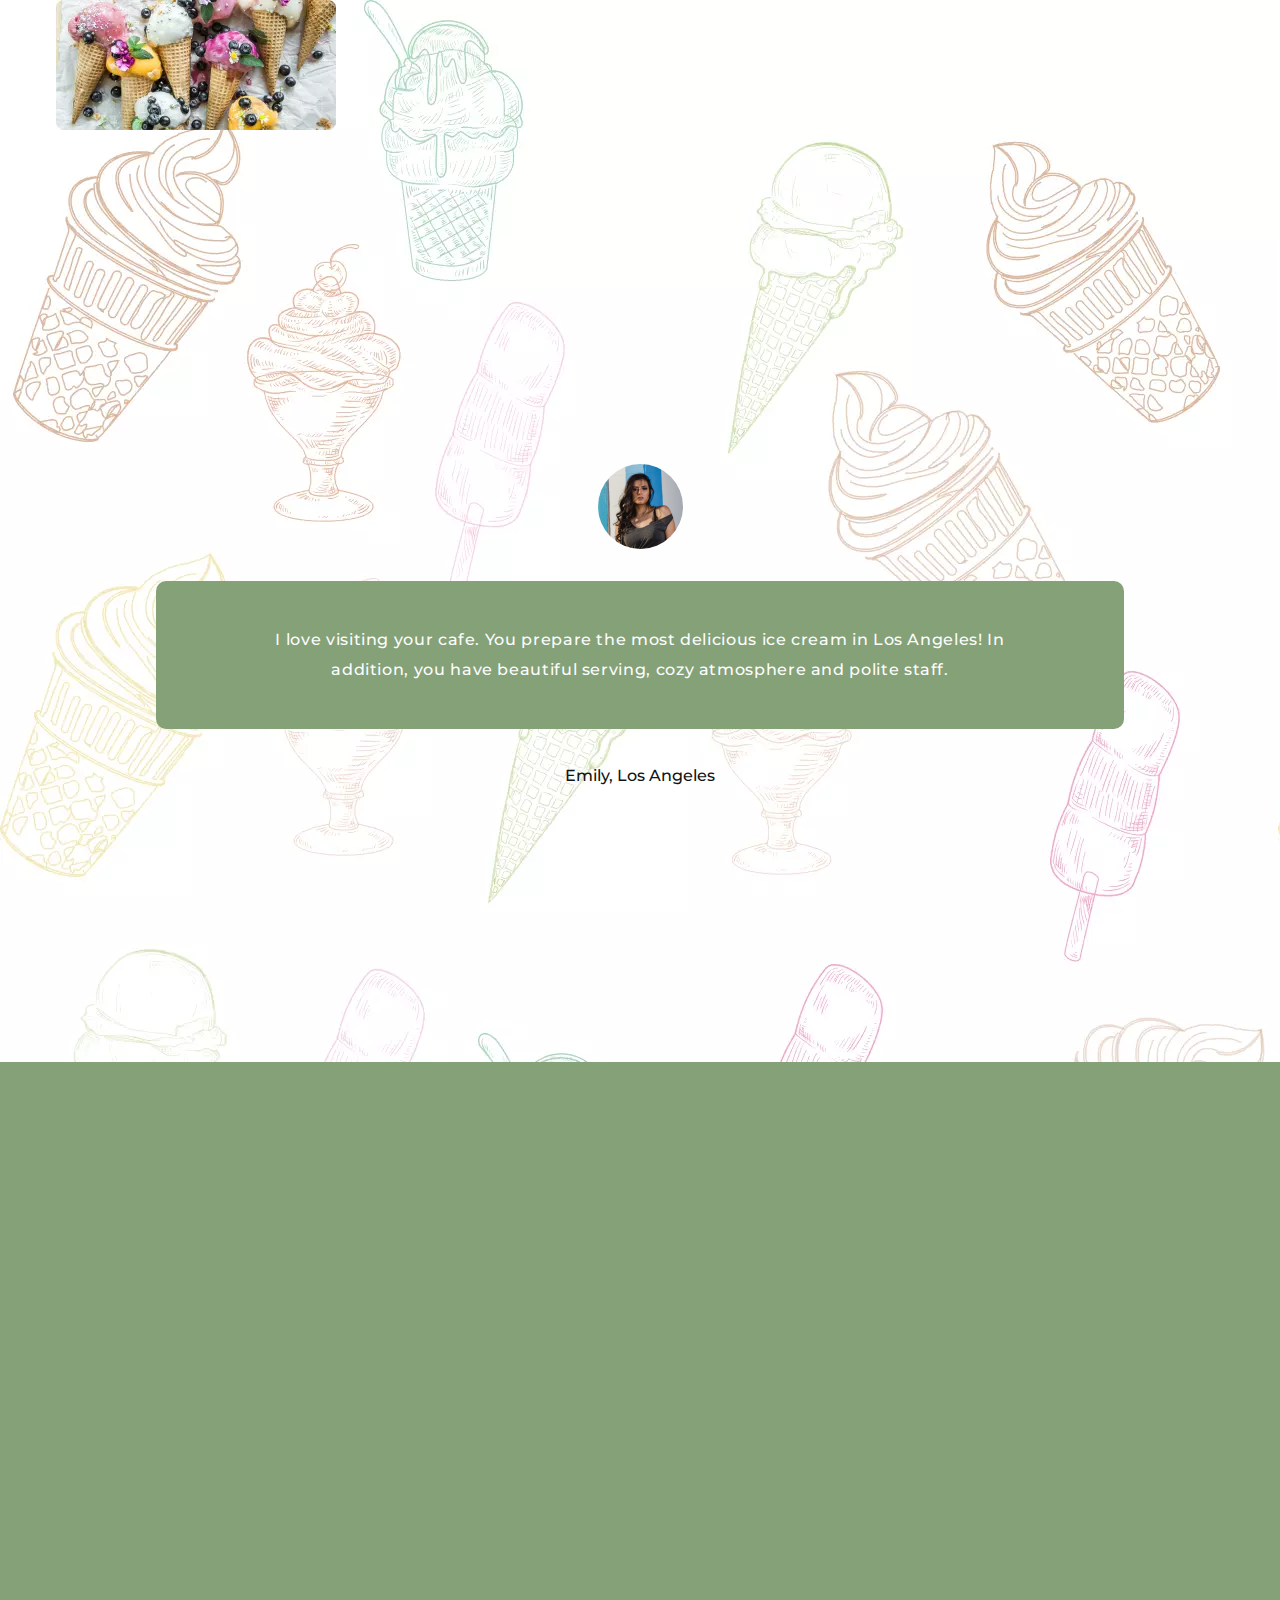
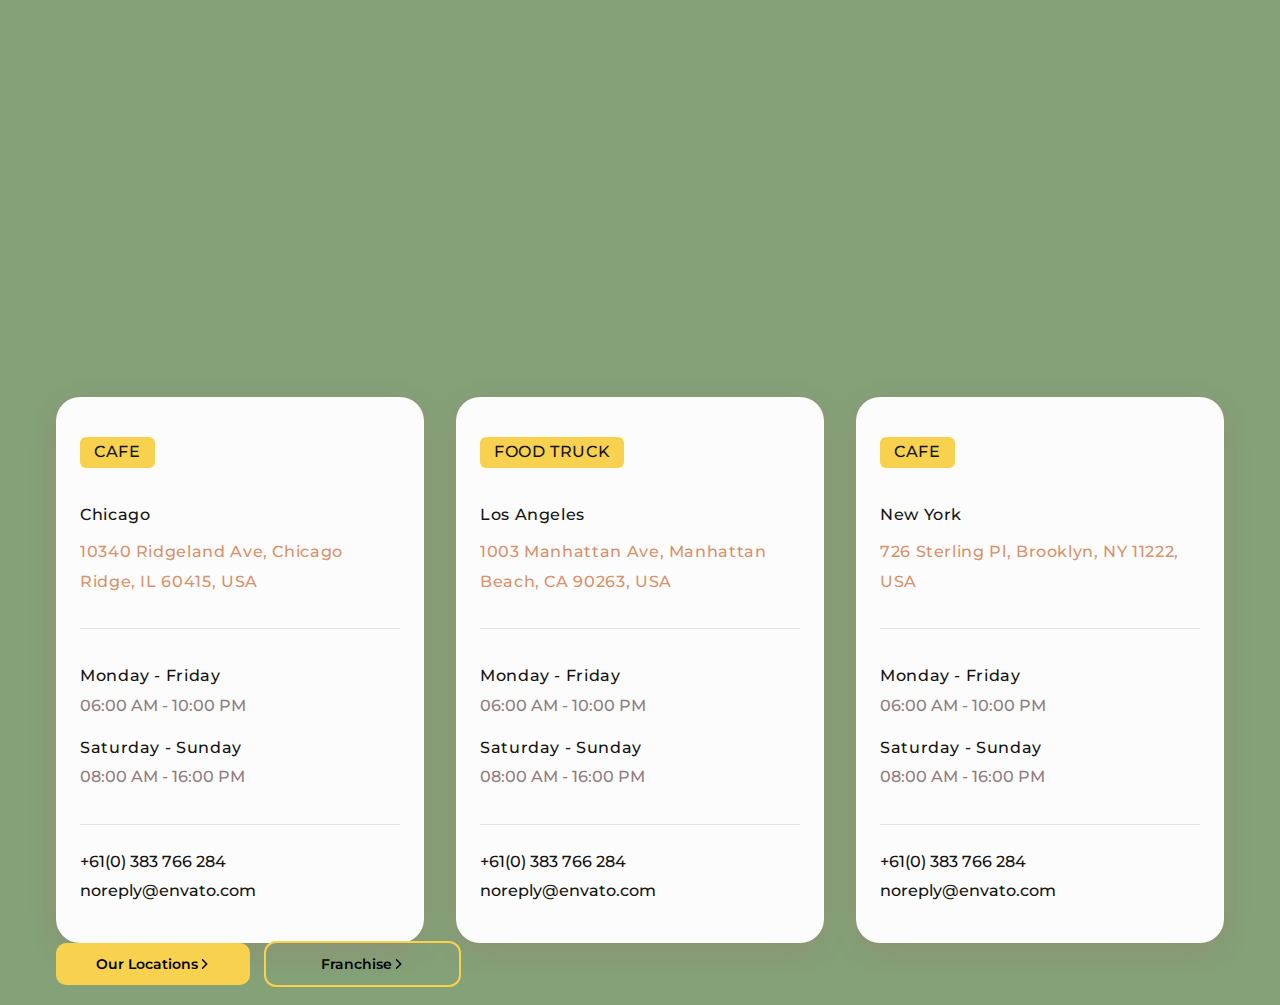
==== commit a513d101: "kjjk" ====
--- a/index.html
+++ b/index.html
@@ -297,28 +297,27 @@
         </div>
     </section> -->
 
-    <!-- <section class="review-section">
-        <div class="reviews conteiner">
-          <img class="woman-peacture" src="./image/" alt="" />
-          <p class="review">
-            I love visiting your cafe. You prepare the most delicious ice cream
-            in Los Angeles! In addition, you have beautiful serving, cozy
-            atmosphere and polite staff.
-          </p>
-          <p class="comment-autor">Emily, Los Angeles</p>
-          <div class="block-small-icon">
-            <svg class="icon-slider" width="12" height="12">
-              <use href="./image/sprite.svg#icon-Ellipse-green"></use>
-            </svg>
-            <svg class="icon-slider-second" width="12" height="12">
-              <use href="./image/sprite.svg#icon-Ellipse-gray"></use>
-            </svg>
-            <svg class="icon-slider-second" width="12" height="12">
-              <use href="./image/sprite.svg#icon-Ellipse-gray"></use>
-            </svg>
-          </div>
-        </div>
-      </section> -->
+    <section class="review-section">
+      <div class="conteiner">
+        <div class="img-slider">
+          <img src="./image/slider-img-2.webp" alt="">
+        </div>
+
+        <div class="block-human-img">
+          <img class="human-img" src="./image/img-user.webp" alt="">
+        </div>
+
+        <div class="block-descrp">
+          <p class="descrp-review">I love visiting your cafe.
+            You prepare the most delicious ice cream in Los Angeles!
+            In addition, you have beautiful serving, cozy atmosphere and polite staff.</p>
+        </div>
+
+        <div class="block-inform-human">
+          <p>Emily, Los Angeles</p>
+        </div>
+      </div>
+    </section>
   </main>
   <footer class="footer">
 
@@ -328,7 +327,10 @@
           <p class="title-block-contact">cafe</p>
           <div class="block-address">
             <p class="title-address">Chicago</p>
-            <address class="address">10340 Ridgeland Ave, Chicago Ridge, IL 60415, USA</address>
+            <a href="https://maps.app.goo.gl/1cVjrGWgq7aymnN18" class="address">
+              10340 Ridgeland Ave, Chicago
+              Ridge, IL 60415, USA
+            </a>
           </div>
 
           <div class="block-days">
@@ -344,17 +346,18 @@
           </div>
         </li>
         <li class="list-contacts">
-          <p class="title-block-contact">foodtruck</p>
+          <p class="title-block-contact">food truck</p>
           <div class="block-address">
             <p class="title-address">Los Angeles</p>
-            <address class="address">1003 Manhattan Ave, Manhattan Beach, CA 90263, USA</address>
+            <a href="https://maps.app.goo.gl/xsJrmEMS1sDqedsU9" class="address">1003 Manhattan Ave, Manhattan
+              Beach, CA 90263, USA</a>
           </div>
 
           <div class="block-days">
-            <p class="days">Monday - Friday</p>
-            <p class="time">06:00 AM - 10:00 PM</p>
+            <p class="days main-day">Monday - Friday</p>
+            <p class="time main-time">06:00 AM - 10:00 PM</p>
             <p class="days">Saturday - Sunday</p>
-            <p class="time">08:00 AM - 16:00 PM</p>
+            <p class="time second-time">08:00 AM - 16:00 PM</p>
           </div>
 
           <div class="block-contact">
@@ -366,14 +369,15 @@
           <p class="title-block-contact">cafe</p>
           <div class="block-address">
             <p class="title-address">New York</p>
-            <address class="address">726 Sterling Pl, Brooklyn, NY 11222, USA</address>
+            <a class="address" href="https://maps.app.goo.gl/oU8UAaUTJHUP7mwp6">726 Sterling Pl, Brooklyn, NY 11222,
+              USA</a>
           </div>
 
           <div class="block-days">
-            <p class="days">Monday - Friday</p>
-            <p class="time">06:00 AM - 10:00 PM</p>
+            <p class="days main-day">Monday - Friday</p>
+            <p class="time main-time">06:00 AM - 10:00 PM</p>
             <p class="days">Saturday - Sunday</p>
-            <p class="time">08:00 AM - 16:00 PM</p>
+            <p class="time second-time">08:00 AM - 16:00 PM</p>
           </div>
 
           <div class="block-contact">
@@ -382,6 +386,19 @@
           </div>
         </li>
       </ul>
+
+      <div class="block-btns-footer">
+        <button class="btn-footer">Our Locations
+          <svg class="icon-btns-footer" width="12" height="12">
+            <use href="./image/sprite.svg#icon-btn-line"></use>
+          </svg>
+        </button>
+        <button class="btn-footer franchise">Franchise
+          <svg class="icon-btns-footer" width="12" height="12">
+            <use href="./image/sprite.svg#icon-btn-line"></use>
+          </svg>
+        </button>
+      </div>
     </div>
 
   </footer>
--- a/css/main.min.css
+++ b/css/main.min.css
@@ -1 +1 @@
-.conteiner{max-width:320px;padding:0 20px;margin:0 auto}@media screen and (min-width: 480px){.conteiner{max-width:440px;padding:0 20px}}@media screen and (min-width: 768px){.conteiner{max-width:768px;padding:0 32px}}@media screen and (min-width: 1200px){.conteiner{max-width:1200px;padding:0 16px}}*{padding:0;margin:0;border:0}*,*:before,*:after{-webkit-box-sizing:border-box;box-sizing:border-box}:focus,:active{outline:none}a:focus,a:active{outline:none}nav,footer,header,aside{display:block}html,body{height:100%;width:100%;font-size:100%;line-height:1;font-size:14px;-ms-text-size-adjust:100%;-moz-text-size-adjust:100%;-webkit-text-size-adjust:100%}input,button,textarea{font-family:inherit}input::-ms-clear{display:none}button{cursor:pointer;background-color:rgba(0,0,0,0)}button::-moz-focus-inner{padding:0;border:0}a,a:visited{text-decoration:none}a:hover{text-decoration:none}ul li{list-style:none}img{vertical-align:top}h1,h2,h3,h4,h5,h6{font-size:inherit;font-weight:400}.header-conteiner{display:-webkit-box;display:-ms-flexbox;display:flex;padding-top:8px}.header{background-color:#84a178}.nav-links{display:-webkit-box;display:-ms-flexbox;display:flex;-webkit-box-orient:horizontal;-webkit-box-direction:normal;-ms-flex-direction:row;flex-direction:row;gap:28px;padding:32px 0 12px 0}.nav-links .nav-link:hover{color:#f8d24e}.nav-links .nav-link:focus{color:#fff}@media screen and (max-width: 1200px){.nav-links{display:none}}.nav-link{text-decoration:none;color:#fcfcfc;font-family:"Montserrat";font-size:16px;font-style:normal;font-weight:700;line-height:normal;-webkit-transition:color 250ms ease;transition:color 250ms ease}.btn{background-color:#f8d24e;color:#000;font-family:"Montserrat";font-style:normal;line-height:normal;border:none;font-size:14px;font-weight:600;padding:12px 35px 12px 36px;margin-top:0;border-radius:10px;height:42px;display:-webkit-box;display:-ms-flexbox;display:flex;text-align:center;-webkit-box-align:center;-ms-flex-align:center;align-items:center;gap:4px;-webkit-transition:background 250ms ease;transition:background 250ms ease}.btn:hover{background:#0a8817;cursor:pointer}.btn:active{color:#fff;background:#0a8817;fill:#fff}@media screen and (max-width: 767px){.btn{display:none}}@media screen and (max-width: 1199px){.btn{margin-left:32px}}@media screen and (min-width: 1200px){.btn{margin-top:20px}}.btn-burger{background-color:rgba(0,0,0,0);margin-left:auto}.btn-burger .burger-menu{fill:#fff}.btn-burger .burger-menu .close-icon{display:none}@media screen and (min-width: 1200px){.btn-burger{display:none}}.header-navigation{display:-webkit-box;display:-ms-flexbox;display:flex;gap:200px;-webkit-box-flex:1;-ms-flex-positive:1;flex-grow:1}@media screen and (max-width: 1199px){.header-navigation{display:none}}.icon-logo{width:40px;height:37px}@media screen and (min-width: 480px){.icon-logo{width:48px;height:44px}}@media screen and (min-width: 1200px){.icon-logo{width:60px;height:65px}}.logo{display:-webkit-box;display:-ms-flexbox;display:flex;-webkit-box-flex:2;-ms-flex-positive:2;flex-grow:2;fill:#f8d24e}.hero{background-color:#84a178}.title-hero{color:#fcfcfc;font-family:"Seymour One";font-size:26px;font-style:normal;font-weight:400;line-height:normal;letter-spacing:1.04px;text-transform:uppercase;width:247px}.block-btns{display:-webkit-box;display:-ms-flexbox;display:flex;gap:12px}.btn-Products{color:#000;text-align:center;font-family:Montserrat;font-size:12px;font-style:normal;font-weight:600;line-height:normal;border-radius:8px;outline:2px solid #f8d24e;padding:12px 26px}.btn-Products:hover{outline-color:#0a8817}.btn-How-made{color:#f8d24e;text-align:center;font-family:Montserrat;font-size:12px;font-style:normal;font-weight:600;line-height:normal;text-decoration-line:underline}.btn-How-made:hover{color:#0a8817}.btn-How-made:focus{color:#fcfcfc}.btn-How-made:disabled{color:#ababab}.block-descrp-hello-hero-wrapper{display:none}.produsts{padding:60px 0;background-image:url(../image/bacrgound_mobile.webp);background-size:contain}@media screen and (min-width: 768px){.produsts{background-image:url(../image/background_tablet.webp)}}@media screen and (min-width: 1200px){.produsts{background-image:url(../image/bacground_desktop.webp)}}.title-products{color:#131313;text-align:center;font-family:Montserrat;font-size:18px;font-style:normal;font-weight:800;line-height:normal;text-transform:uppercase;margin-bottom:12px}@media screen and (min-width: 768px){.title-products{font-size:22px}}@media screen and (min-width: 1200px){.title-products{font-size:30px;letter-spacing:1.2px}}.name-section{color:#131313;text-align:center;font-family:"Seymour One";font-size:30px;font-style:normal;font-weight:400;line-height:normal;letter-spacing:1.2px;text-transform:uppercase;margin-bottom:148px}@media screen and (min-width: 480px){.name-section{margin-bottom:144px}}@media screen and (min-width: 768px){.name-section{font-size:34px;letter-spacing:1.36px}}@media screen and (min-width: 1200px){.name-section{font-size:36px;letter-spacing:2.16px;margin-bottom:304px}}.products-block-item{display:-webkit-box;display:-ms-flexbox;display:flex;-webkit-box-orient:vertical;-webkit-box-direction:normal;-ms-flex-direction:column;flex-direction:column;gap:168px}@media screen and (min-width: 768px){.products-block-item{-webkit-box-orient:horizontal;-webkit-box-direction:normal;-ms-flex-direction:row;flex-direction:row;gap:16px}}@media screen and (min-width: 768px){.products-block-item{-webkit-box-orient:horizontal;-webkit-box-direction:normal;-ms-flex-direction:row;flex-direction:row;gap:29px}}.title-block{color:#131313;text-align:center;font-family:Montserrat;font-size:20px;font-style:normal;font-weight:700;line-height:normal;letter-spacing:.8px;text-transform:uppercase;margin-bottom:40px}@media screen and (min-width: 768px){.title-block{font-size:22px;letter-spacing:.88px}}@media screen and (min-width: 1200px){.title-block{font-size:30px;letter-spacing:1.2px;margin-bottom:66px}}.descrp-block{color:#131313;text-align:center;font-family:Montserrat;font-size:14px;font-style:normal;font-weight:400;line-height:176%;letter-spacing:.56px;max-width:200px;max-height:148px}@media screen and (min-width: 768px){.descrp-block{max-width:172px;max-height:174px}}@media screen and (min-width: 1200px){.descrp-block{font-size:16px;letter-spacing:.64px;max-width:242px;max-height:142px}}.icon-strelka{fill:#131313}.btn-products{background-color:rgba(0,0,0,0);margin:auto auto 0;width:45px}.btn-products:hover .icon-strelka{scale:1.2;-webkit-transition:scale 200ms cubic-bezier(0.97, 0.8, 0.51, 1.57);transition:scale 200ms cubic-bezier(0.97, 0.8, 0.51, 1.57)}.ice-coffee-block{border-radius:24px;background:#efd478;position:relative}.ice-coffee-block::before{content:"";position:absolute;top:-98px;left:40px;width:200px;height:200px;border-radius:50%;background:-webkit-gradient(linear, left bottom, left top, from(rgba(248, 210, 78, 0.7)), to(rgba(248, 210, 78, 0.7))),#d9d9d9;background:linear-gradient(0deg, rgba(248, 210, 78, 0.7) 0%, rgba(248, 210, 78, 0.7) 100%),#d9d9d9;-webkit-filter:drop-shadow(0px 5.404px 20.265px rgba(153, 114, 23, 0.25));filter:drop-shadow(0px 5.404px 20.265px rgba(153, 114, 23, 0.25))}.ice-coffee-block::after{content:"";position:absolute;top:-108px;left:40px;width:200px;height:200px;border-radius:50%;background-image:url(../image/ice-coffee.webp)}@media screen and (min-width: 480px){.ice-coffee-block::before{left:60px;top:-94px}.ice-coffee-block::after{left:60px}}@media screen and (min-width: 768px){.ice-coffee-block::before{top:-108px;left:12px}.ice-coffee-block::after{top:-120px;left:12px}}@media screen and (min-width: 1200px){.ice-coffee-block::before{width:302px;height:302px;top:-168px;left:34px}.ice-coffee-block::after{background-image:url(../image/ice-coffee-desktop.webp);width:302px;height:302px;top:-168px;left:34px}}.ice-creame-block{border-radius:24px;background:#aec6a5;position:relative}.ice-creame-block::before{content:"";position:absolute;top:-98px;left:40px;width:200px;height:200px;border-radius:50%;background:-webkit-gradient(linear, left bottom, left top, from(rgba(156, 190, 143, 0.7)), to(rgba(156, 190, 143, 0.7))),#d9d9d9;background:linear-gradient(0deg, rgba(156, 190, 143, 0.7) 0%, rgba(156, 190, 143, 0.7) 100%),#d9d9d9;-webkit-filter:drop-shadow(0px 5.342px 20.033px rgba(10, 136, 23, 0.25));filter:drop-shadow(0px 5.342px 20.033px rgba(10, 136, 23, 0.25))}.ice-creame-block::after{content:"";position:absolute;top:-108px;left:40px;width:200px;height:200px;border-radius:50%;background-image:url(../image/ice-creame.webp)}@media screen and (min-width: 480px){.ice-creame-block::before{left:60px}.ice-creame-block::after{left:60px}}@media screen and (min-width: 768px){.ice-creame-block::before{top:-108px;left:12px}.ice-creame-block::after{top:-120px;left:12px}}@media screen and (min-width: 1200px){.ice-creame-block::before{top:-168px;left:34px;width:302px;height:302px}.ice-creame-block::after{background-image:url(../image/ice-creame-desktop.webp);top:-168px;left:34px;width:302px;height:302px}}.milkshakes{border-radius:24px;background:#d6936d;position:relative}.milkshakes::before{content:"";position:absolute;top:-98px;left:40px;width:200px;height:200px;border-radius:50%;background:-webkit-gradient(linear, left bottom, left top, from(rgba(213, 117, 63, 0.7)), to(rgba(213, 117, 63, 0.7))),#d9d9d9;background:linear-gradient(0deg, rgba(213, 117, 63, 0.7) 0%, rgba(213, 117, 63, 0.7) 100%),#d9d9d9;-webkit-filter:drop-shadow(0px 5.413px 20.3px rgba(0, 0, 0, 0.25));filter:drop-shadow(0px 5.413px 20.3px rgba(0, 0, 0, 0.25))}.milkshakes::after{content:"";position:absolute;top:-108px;left:40px;width:200px;height:200px;border-radius:50%;background-image:url(../image/milkshake.webp)}@media screen and (min-width: 480px){.milkshakes::before{left:60px}.milkshakes::after{left:60px}}@media screen and (min-width: 768px){.milkshakes::before{top:-108px;left:12px}.milkshakes::after{top:-120px;left:12px}}@media screen and (min-width: 1200px){.milkshakes::before{top:-168px;left:34px;width:302px;height:302px}.milkshakes::after{top:-168px;left:34px;width:302px;height:302px;background-image:url(../image/milkshakes-desktop.webp)}}.block-products{padding:124px 40px 16px;display:-webkit-box;display:-ms-flexbox;display:flex;-webkit-box-orient:vertical;-webkit-box-direction:normal;-ms-flex-direction:column;flex-direction:column}@media screen and (min-width: 480px){.block-products{padding:124px 60px 16px}}@media screen and (min-width: 768px){.block-products{padding:108px 26px 12px}}@media screen and (min-width: 1200px){.block-products{padding:165px 64px 60px}}.list-products{display:-webkit-box;display:-ms-flexbox;display:flex;-webkit-box-pack:center;-ms-flex-pack:center;justify-content:center;height:420px}@media screen and (min-width: 480px){.list-products{height:428px}}@media screen and (min-width: 1200px){.list-products{height:536px}}.backdrop{width:100%;height:354%;position:absolute;top:0;left:0;background-color:rgba(0,0,0,.4)}.modal-products-wrapper{position:absolute;top:50%;left:50%;-webkit-transform:translate(-50%, -50%);transform:translate(-50%, -50%);width:280px;background-color:#fcfcfc;padding:28px 20px}.btn-modal-prod{background-color:rgba(0,0,0,0);position:absolute;top:12px;right:12px;width:20px;height:20px}.close-icon-prod{width:20px;height:20px;fill:#131313}.title-modal{color:#131313;text-align:center;font-family:"Seymour One";font-size:20px;font-style:normal;line-height:28px}.block-img-chocolate::after{content:"";position:absolute;top:104px;left:74px;background:url(../image/small-ice-creame.webp) #d3d3d3 50%/cover no-repeat;display:block;width:132px;height:132px;border-radius:50%}.block-img-chocolate::before{content:"";position:absolute;top:112px;left:74px;background:-webkit-gradient(linear, left bottom, left top, from(rgba(156, 190, 143, 0.7)));background:linear-gradient(0deg, rgba(156, 190, 143, 0.7));display:block;width:132px;height:132px;border-radius:50%}.number-prod{background-color:#9cbe8f;-webkit-filter:drop-shadow(0px 6px 20px rgba(10, 136, 23, 0.25));filter:drop-shadow(0px 6px 20px rgba(10, 136, 23, 0.25));border-radius:50%;color:#131313;text-align:center;font-family:Montserrat;font-size:10px;font-style:normal;font-weight:500;line-height:28px;height:44px;width:44px;margin-left:auto;margin-right:auto;display:-webkit-box;display:-ms-flexbox;display:flex;-webkit-box-pack:center;-ms-flex-pack:center;justify-content:center;-webkit-box-align:center;-ms-flex-align:center;align-items:center}.block-prod{width:53px;height:76px;border-radius:40px;text-align:center;display:block;margin-top:auto;border:2px solid #9cbe8f;color:#131313;text-align:center;font-family:Montserrat;font-size:10px;font-style:normal;font-weight:400;line-height:normal}.item-characteristic{margin-top:182px;display:-webkit-box;display:-ms-flexbox;display:flex;gap:9px;position:relative}.descrp-prod{margin-top:8px}.name-ingredients{color:#131313;text-align:center;font-family:Montserrat;font-size:14px;font-style:normal;font-weight:400;line-height:176%;letter-spacing:.56px}.title-ingredients{color:#131313;text-align:center;font-family:Montserrat;font-size:20px;font-style:normal;font-weight:500;line-height:28px;margin-top:40px}.block-ingredients{display:-webkit-box;display:-ms-flexbox;display:flex;-webkit-box-pack:justify;-ms-flex-pack:justify;justify-content:space-between;margin-top:24px}.name-ingredients,.number-ingred{color:#131313;text-align:start;font-family:Montserrat;font-size:14px;font-style:normal;font-weight:500;line-height:176%;letter-spacing:.56px}.number-ingred{text-align:end}.list-name-ingred:not(:last-child),.list-number-ingred:not(:last-child){margin-bottom:12px}.scroll-to-top{position:fixed;right:30px;bottom:30px;display:block;width:38px;height:38px;border-radius:50%;background-color:#84a178;display:-webkit-box;display:-ms-flexbox;display:flex;-webkit-box-align:center;-ms-flex-align:center;align-items:center;-webkit-box-pack:center;-ms-flex-pack:center;justify-content:center}.scroll-to-top:hover{-webkit-transform:scale(1.5);transform:scale(1.5);-webkit-transition:-webkit-transform 200ms ease-in-out;transition:-webkit-transform 200ms ease-in-out;transition:transform 200ms ease-in-out;transition:transform 200ms ease-in-out, -webkit-transform 200ms ease-in-out}.scroll-to-top:active{background-color:rgba(128,176,108,.4)}.traditions{background-color:#84a178}.title-tradition{color:#fcfcfc;text-align:center;font-family:Montserrat;font-size:18px;font-style:normal;font-weight:700;line-height:normal;text-transform:uppercase}@media screen and (min-width: 768px){.title-tradition{font-size:22px;font-weight:800;letter-spacing:.88px}}@media screen and (min-width: 1200px){.title-tradition{font-size:30px;letter-spacing:1.2px}}.tradition-block{display:-webkit-box;display:-ms-flexbox;display:flex;-webkit-box-orient:vertical;-webkit-box-direction:normal;-ms-flex-direction:column;flex-direction:column;-webkit-box-align:center;-ms-flex-align:center;align-items:center;padding:60px 0}@media screen and (min-width: 480px){.tradition-block{display:block;width:280px;margin-right:auto;margin-left:auto}}@media screen and (min-width: 768px){.tradition-block{-webkit-box-align:baseline;-ms-flex-align:baseline;align-items:baseline;display:-webkit-box;display:-ms-flexbox;display:flex;-webkit-box-orient:vertical;-webkit-box-direction:normal;-ms-flex-direction:column;flex-direction:column;-webkit-box-align:center;-ms-flex-align:center;align-items:center;width:100%}}.main-title{color:#fcfcfc;text-align:center;font-family:"Seymour One";font-size:30px;font-style:normal;font-weight:400;line-height:normal;letter-spacing:1.2px;text-transform:uppercase;width:200px;margin:12px auto 32px auto}@media screen and (min-width: 768px){.main-title{font-size:34px;letter-spacing:2.04px;width:460px;margin:12px auto 72px auto;width:100%}}@media screen and (min-width: 1200px){.main-title{font-size:36px;letter-spacing:2.16px;margin-bottom:82px}}.presentation{position:relative}@media screen and (min-width: 768px){.presentation{display:-webkit-box;display:-ms-flexbox;display:flex;gap:38px}}@media screen and (min-width: 1200px){.presentation{gap:110px}}.block-kow::before{content:"";display:block;width:278px;height:278px;border-radius:50%;background:-webkit-gradient(linear, left bottom, left top, from(rgba(248, 210, 78, 0.7)), to(rgba(248, 210, 78, 0.7))),#d9d9d9;background:linear-gradient(0deg, rgba(248, 210, 78, 0.7) 0%, rgba(248, 210, 78, 0.7) 100%),#d9d9d9;-webkit-box-shadow:0px 4.486px 16.822px 0px rgba(153,114,23,.25);box-shadow:0px 4.486px 16.822px 0px rgba(153,114,23,.25);position:absolute;top:0;left:0}.block-kow::after{content:"";display:block;width:278px;height:278px;border-radius:50%;background:url(../image/cow-mobile.webp),#d3d3d3 0px -15.02px/100% 123.077% no-repeat;position:absolute;top:22px;left:0}@media screen and (min-width: 768px){.block-kow::before{content:"";display:block;position:relative;width:330px;height:330px}.block-kow::after{content:"";display:block;width:330px;height:330px;border-radius:50%;background:url(../image/cow-tablet.webp),#d3d3d3 0px -15.02px/100% 123.077% no-repeat}}@media screen and (min-width: 1200px){.block-kow::before{width:490px;height:490px}.block-kow::after{width:490px;height:490px;top:38px;background-image:url(../image/cow-desktop.webp)}}.traditional-descrp{color:#fcfcfc;text-align:center;font-family:Montserrat;font-size:12px;font-style:normal;font-weight:400;line-height:176%;letter-spacing:.48px}@media screen and (min-width: 768px){.traditional-descrp{text-align:justify;max-width:334px}}@media screen and (min-width: 1200px){.traditional-descrp{font-size:14px;letter-spacing:.56px;line-height:194%;max-width:464px}}@media screen and (min-width: 1200px){.main-descrp{line-height:176%;font-size:16px;letter-spacing:.64px}}.tradition-btn{color:#000;text-align:center;font-family:Montserrat;font-size:14px;font-style:normal;font-weight:600;line-height:18px;padding:12px 34px;margin:24px auto 60px auto;display:-webkit-box;display:-ms-flexbox;display:flex;-webkit-box-align:center;-ms-flex-align:center;align-items:center;border-radius:10px;background-color:#f8d24e;-webkit-transition:background-color 200ms ease-in;transition:background-color 200ms ease-in}.tradition-btn:hover{background-color:#0a8817}.tradition-btn:active{color:#fcfcfc;fill:#fcfcfc}.tradition-btn:disabled{background:#ababab}@media screen and (min-width: 768px){.tradition-btn{margin:32px auto 80px 0}}@media screen and (min-width: 1200px){.tradition-btn{margin:54px auto 146px 0}}@media screen and (min-width: 768px){.icon-blocks{width:100%;display:-webkit-box;display:-ms-flexbox;display:flex;-webkit-box-pack:justify;-ms-flex-pack:justify;justify-content:space-between}}.block-repeat{display:-webkit-box;display:-ms-flexbox;display:flex;-webkit-box-orient:vertical;-webkit-box-direction:normal;-ms-flex-direction:column;flex-direction:column;-webkit-box-align:center;-ms-flex-align:center;align-items:center;gap:16px}.block-repeat:not(:last-child){margin-bottom:32px}@media screen and (min-width: 768px){.block-repeat{max-width:152px}.block-repeat:not(:last-child){margin-bottom:0}}@media screen and (min-width: 1200px){.block-repeat{max-width:368px}}.link-icon{display:block;width:50px;height:50px;background-color:#f8d24e;border-radius:50%;display:-webkit-box;display:-ms-flexbox;display:flex;-webkit-box-align:center;-ms-flex-align:center;align-items:center;-webkit-box-pack:center;-ms-flex-pack:center;justify-content:center}.number{color:#fcfcfc;text-align:center;font-family:Montserrat;font-size:36px;font-style:normal;font-weight:700;line-height:normal;letter-spacing:1.44px;text-transform:uppercase}@media screen and (min-width: 768px){.number{font-size:48px;letter-spacing:1.92px}}@media screen and (min-width: 1200px){.number{font-size:58px;letter-spacing:2.32px}}.title-block-icon-cow{color:#fcfcfc;text-align:center;font-family:Montserrat;font-size:12px;font-style:normal;font-weight:400;line-height:170%;width:230px}@media screen and (min-width: 768px){.title-block-icon-cow{font-size:14px;line-height:174%;width:152px}}@media screen and (min-width: 1200px){.title-block-icon-cow{font-size:16px;line-height:176%;letter-spacing:.32px;width:368px}}.descrp-traditions{padding-top:370px;display:-webkit-box;display:-ms-flexbox;display:flex;-webkit-box-orient:vertical;-webkit-box-direction:normal;-ms-flex-direction:column;flex-direction:column;gap:4px}@media screen and (min-width: 768px){.descrp-traditions{gap:8px;padding-top:8px;margin-left:auto}}@media screen and (min-width: 1200px){.descrp-traditions{padding-top:90px;margin-left:0}}.reviews{padding:174px 0 412px 0;display:-webkit-box;display:-ms-flexbox;display:flex;-webkit-box-orient:vertical;-webkit-box-direction:normal;-ms-flex-direction:column;flex-direction:column;-webkit-box-align:center;-ms-flex-align:center;align-items:center;position:relative}.review-section{background-image:url(../image/Frame.jpg);background-repeat:repeat;background-size:contain}.review{color:#fcfcfc;text-align:center;font-family:Montserrat;font-size:12px;font-style:normal;font-weight:400;line-height:255%;border-radius:10px;background:#84a178;padding:35px 39px}.woman-peacture{border-radius:50%;margin-bottom:32px}.comment-autor{color:#131313;text-align:center;font-family:Montserrat;font-size:20px;font-style:normal;font-weight:500;line-height:186%;margin:32px 0 12px 0}.block-small-icon{display:-webkit-box;display:-ms-flexbox;display:flex;gap:10px}.icon-slider{fill:#84a178}.icon-slider-second{fill:#d9d9d9}@media screen and (min-width: 480px){.reviews{padding:234px 0 408px 0}}@media screen and (min-width: 768px){.reviews{padding:284px 0 378px 0}.comment-autor{margin:32px 0;font-size:16px}}@media screen and (min-width: 1200px){.reviews{padding:464px 0 228px 0}}footer{background-color:#84a178;padding:935px 0 20px}.item-contacts{display:-webkit-box;display:-ms-flexbox;display:flex;-ms-flex-wrap:wrap;flex-wrap:wrap;gap:16px}.list-contacts{width:280px;border-radius:24px;background:#fcfcfc;-webkit-box-shadow:0px 8px 30px 0px rgba(212,20,67,.1);box-shadow:0px 8px 30px 0px rgba(212,20,67,.1);padding:40px 32px 24px 32px}@media screen and (min-width: 1200px){.list-contacts{width:224px}}.title-block-contact{color:#131313;text-align:center;font-family:Montserrat;font-size:12px;font-style:normal;font-weight:500;line-height:120%;letter-spacing:.48px;background-color:#f8d24e;padding:4px 22px;border-radius:4px;max-width:-webkit-max-content;max-width:-moz-max-content;max-width:max-content;margin-bottom:20px;text-transform:uppercase}@media screen and (min-width: 768px){.title-block-contact{font-size:16px;letter-spacing:.64px;line-height:140%}}.block-address,.block-days{border-bottom:1px solid #e1e1e1}.title-address{color:#131313;font-family:Montserrat;font-size:12px;font-style:normal;font-weight:500;line-height:186%;letter-spacing:.48px;margin-bottom:8px}.address{color:#d6936d;font-family:Montserrat;font-size:12px;font-style:normal;font-weight:500;line-height:183%;letter-spacing:.48px;padding-bottom:24px}.days{color:#131313;font-family:Montserrat;font-size:12px;font-style:normal;font-weight:500;line-height:186%}.days.main-day{padding-top:24px}.time{color:#ababab;font-family:Montserrat;font-size:12px;font-style:normal;font-weight:500;line-height:186%}.time.main-time{margin-bottom:8px}.time.second-time{padding-bottom:24px}.phone-number{color:#131313;font-family:Montserrat;font-size:12px;font-style:normal;font-weight:500;line-height:160%;padding-top:24px;margin-bottom:6px}.mail-address{color:#131313;font-family:Montserrat;font-size:12px;font-style:normal;font-weight:500;line-height:160%}/*# sourceMappingURL=main.min.css.map */+.conteiner{max-width:320px;padding:0 20px;margin:0 auto}@media screen and (min-width: 480px){.conteiner{max-width:440px;padding:0 20px}}@media screen and (min-width: 768px){.conteiner{max-width:768px;padding:0 32px}}@media screen and (min-width: 1200px){.conteiner{max-width:1200px;padding:0 16px}}*{padding:0;margin:0;border:0}*,*:before,*:after{-webkit-box-sizing:border-box;box-sizing:border-box}:focus,:active{outline:none}a:focus,a:active{outline:none}nav,footer,header,aside{display:block}html,body{height:100%;width:100%;font-size:100%;line-height:1;font-size:14px;-ms-text-size-adjust:100%;-moz-text-size-adjust:100%;-webkit-text-size-adjust:100%}input,button,textarea{font-family:inherit}input::-ms-clear{display:none}button{cursor:pointer;background-color:rgba(0,0,0,0)}button::-moz-focus-inner{padding:0;border:0}a,a:visited{text-decoration:none}a:hover{text-decoration:none}ul li{list-style:none}img{vertical-align:top}h1,h2,h3,h4,h5,h6{font-size:inherit;font-weight:400}.header-conteiner{display:-webkit-box;display:-ms-flexbox;display:flex;padding-top:8px}.header{background-color:#84a178}.nav-links{display:-webkit-box;display:-ms-flexbox;display:flex;-webkit-box-orient:horizontal;-webkit-box-direction:normal;-ms-flex-direction:row;flex-direction:row;gap:28px;padding:32px 0 12px 0}.nav-links .nav-link:hover{color:#f8d24e}.nav-links .nav-link:focus{color:#fff}@media screen and (max-width: 1200px){.nav-links{display:none}}.nav-link{text-decoration:none;color:#fcfcfc;font-family:"Montserrat";font-size:16px;font-style:normal;font-weight:700;line-height:normal;-webkit-transition:color 250ms ease;transition:color 250ms ease}.btn{background-color:#f8d24e;color:#000;font-family:"Montserrat";font-style:normal;line-height:normal;border:none;font-size:14px;font-weight:600;padding:12px 35px 12px 36px;margin-top:0;border-radius:10px;height:42px;display:-webkit-box;display:-ms-flexbox;display:flex;text-align:center;-webkit-box-align:center;-ms-flex-align:center;align-items:center;gap:4px;-webkit-transition:background 250ms ease;transition:background 250ms ease}.btn:hover{background:#0a8817;cursor:pointer}.btn:active{color:#fff;background:#0a8817;fill:#fff}@media screen and (max-width: 767px){.btn{display:none}}@media screen and (max-width: 1199px){.btn{margin-left:32px}}@media screen and (min-width: 1200px){.btn{margin-top:20px}}.btn-burger{background-color:rgba(0,0,0,0);margin-left:auto}.btn-burger .burger-menu{fill:#fff}.btn-burger .burger-menu .close-icon{display:none}@media screen and (min-width: 1200px){.btn-burger{display:none}}.header-navigation{display:-webkit-box;display:-ms-flexbox;display:flex;gap:200px;-webkit-box-flex:1;-ms-flex-positive:1;flex-grow:1}@media screen and (max-width: 1199px){.header-navigation{display:none}}.icon-logo{width:40px;height:37px}@media screen and (min-width: 480px){.icon-logo{width:48px;height:44px}}@media screen and (min-width: 1200px){.icon-logo{width:60px;height:65px}}.logo{display:-webkit-box;display:-ms-flexbox;display:flex;-webkit-box-flex:2;-ms-flex-positive:2;flex-grow:2;fill:#f8d24e}.hero{background-color:#84a178}.title-hero{color:#fcfcfc;font-family:"Seymour One";font-size:26px;font-style:normal;font-weight:400;line-height:normal;letter-spacing:1.04px;text-transform:uppercase;width:247px}.block-btns{display:-webkit-box;display:-ms-flexbox;display:flex;gap:12px}.btn-Products{color:#000;text-align:center;font-family:Montserrat;font-size:12px;font-style:normal;font-weight:600;line-height:normal;border-radius:8px;outline:2px solid #f8d24e;padding:12px 26px}.btn-Products:hover{outline-color:#0a8817}.btn-How-made{color:#f8d24e;text-align:center;font-family:Montserrat;font-size:12px;font-style:normal;font-weight:600;line-height:normal;text-decoration-line:underline}.btn-How-made:hover{color:#0a8817}.btn-How-made:focus{color:#fcfcfc}.btn-How-made:disabled{color:#ababab}.block-descrp-hello-hero-wrapper{display:none}.produsts{padding:60px 0;background-image:url(../image/bacrgound_mobile.webp);background-size:contain}@media screen and (min-width: 768px){.produsts{background-image:url(../image/background_tablet.webp)}}@media screen and (min-width: 1200px){.produsts{background-image:url(../image/bacground_desktop.webp)}}.title-products{color:#131313;text-align:center;font-family:Montserrat;font-size:18px;font-style:normal;font-weight:800;line-height:normal;text-transform:uppercase;margin-bottom:12px}@media screen and (min-width: 768px){.title-products{font-size:22px}}@media screen and (min-width: 1200px){.title-products{font-size:30px;letter-spacing:1.2px}}.name-section{color:#131313;text-align:center;font-family:"Seymour One";font-size:30px;font-style:normal;font-weight:400;line-height:normal;letter-spacing:1.2px;text-transform:uppercase;margin-bottom:148px}@media screen and (min-width: 480px){.name-section{margin-bottom:144px}}@media screen and (min-width: 768px){.name-section{font-size:34px;letter-spacing:1.36px}}@media screen and (min-width: 1200px){.name-section{font-size:36px;letter-spacing:2.16px;margin-bottom:304px}}.products-block-item{display:-webkit-box;display:-ms-flexbox;display:flex;-webkit-box-orient:vertical;-webkit-box-direction:normal;-ms-flex-direction:column;flex-direction:column;gap:168px}@media screen and (min-width: 768px){.products-block-item{-webkit-box-orient:horizontal;-webkit-box-direction:normal;-ms-flex-direction:row;flex-direction:row;gap:16px}}@media screen and (min-width: 768px){.products-block-item{-webkit-box-orient:horizontal;-webkit-box-direction:normal;-ms-flex-direction:row;flex-direction:row;gap:29px}}.title-block{color:#131313;text-align:center;font-family:Montserrat;font-size:20px;font-style:normal;font-weight:700;line-height:normal;letter-spacing:.8px;text-transform:uppercase;margin-bottom:40px}@media screen and (min-width: 768px){.title-block{font-size:22px;letter-spacing:.88px}}@media screen and (min-width: 1200px){.title-block{font-size:30px;letter-spacing:1.2px;margin-bottom:66px}}.descrp-block{color:#131313;text-align:center;font-family:Montserrat;font-size:14px;font-style:normal;font-weight:400;line-height:176%;letter-spacing:.56px;max-width:200px;max-height:148px}@media screen and (min-width: 768px){.descrp-block{max-width:172px;max-height:174px}}@media screen and (min-width: 1200px){.descrp-block{font-size:16px;letter-spacing:.64px;max-width:242px;max-height:142px}}.icon-strelka{fill:#131313}.btn-products{background-color:rgba(0,0,0,0);margin:auto auto 0;width:45px}.btn-products:hover .icon-strelka{scale:1.2;-webkit-transition:scale 200ms cubic-bezier(0.97, 0.8, 0.51, 1.57);transition:scale 200ms cubic-bezier(0.97, 0.8, 0.51, 1.57)}.ice-coffee-block{border-radius:24px;background:#efd478;position:relative}.ice-coffee-block::before{content:"";position:absolute;top:-98px;left:40px;width:200px;height:200px;border-radius:50%;background:-webkit-gradient(linear, left bottom, left top, from(rgba(248, 210, 78, 0.7)), to(rgba(248, 210, 78, 0.7))),#d9d9d9;background:linear-gradient(0deg, rgba(248, 210, 78, 0.7) 0%, rgba(248, 210, 78, 0.7) 100%),#d9d9d9;-webkit-filter:drop-shadow(0px 5.404px 20.265px rgba(153, 114, 23, 0.25));filter:drop-shadow(0px 5.404px 20.265px rgba(153, 114, 23, 0.25))}.ice-coffee-block::after{content:"";position:absolute;top:-108px;left:40px;width:200px;height:200px;border-radius:50%;background-image:url(../image/ice-coffee.webp)}@media screen and (min-width: 480px){.ice-coffee-block::before{left:60px;top:-94px}.ice-coffee-block::after{left:60px}}@media screen and (min-width: 768px){.ice-coffee-block::before{top:-108px;left:12px}.ice-coffee-block::after{top:-120px;left:12px}}@media screen and (min-width: 1200px){.ice-coffee-block::before{width:302px;height:302px;top:-168px;left:34px}.ice-coffee-block::after{background-image:url(../image/ice-coffee-desktop.webp);width:302px;height:302px;top:-168px;left:34px}}.ice-creame-block{border-radius:24px;background:#aec6a5;position:relative}.ice-creame-block::before{content:"";position:absolute;top:-98px;left:40px;width:200px;height:200px;border-radius:50%;background:-webkit-gradient(linear, left bottom, left top, from(rgba(156, 190, 143, 0.7)), to(rgba(156, 190, 143, 0.7))),#d9d9d9;background:linear-gradient(0deg, rgba(156, 190, 143, 0.7) 0%, rgba(156, 190, 143, 0.7) 100%),#d9d9d9;-webkit-filter:drop-shadow(0px 5.342px 20.033px rgba(10, 136, 23, 0.25));filter:drop-shadow(0px 5.342px 20.033px rgba(10, 136, 23, 0.25))}.ice-creame-block::after{content:"";position:absolute;top:-108px;left:40px;width:200px;height:200px;border-radius:50%;background-image:url(../image/ice-creame.webp)}@media screen and (min-width: 480px){.ice-creame-block::before{left:60px}.ice-creame-block::after{left:60px}}@media screen and (min-width: 768px){.ice-creame-block::before{top:-108px;left:12px}.ice-creame-block::after{top:-120px;left:12px}}@media screen and (min-width: 1200px){.ice-creame-block::before{top:-168px;left:34px;width:302px;height:302px}.ice-creame-block::after{background-image:url(../image/ice-creame-desktop.webp);top:-168px;left:34px;width:302px;height:302px}}.milkshakes{border-radius:24px;background:#d6936d;position:relative}.milkshakes::before{content:"";position:absolute;top:-98px;left:40px;width:200px;height:200px;border-radius:50%;background:-webkit-gradient(linear, left bottom, left top, from(rgba(213, 117, 63, 0.7)), to(rgba(213, 117, 63, 0.7))),#d9d9d9;background:linear-gradient(0deg, rgba(213, 117, 63, 0.7) 0%, rgba(213, 117, 63, 0.7) 100%),#d9d9d9;-webkit-filter:drop-shadow(0px 5.413px 20.3px rgba(0, 0, 0, 0.25));filter:drop-shadow(0px 5.413px 20.3px rgba(0, 0, 0, 0.25))}.milkshakes::after{content:"";position:absolute;top:-108px;left:40px;width:200px;height:200px;border-radius:50%;background-image:url(../image/milkshake.webp)}@media screen and (min-width: 480px){.milkshakes::before{left:60px}.milkshakes::after{left:60px}}@media screen and (min-width: 768px){.milkshakes::before{top:-108px;left:12px}.milkshakes::after{top:-120px;left:12px}}@media screen and (min-width: 1200px){.milkshakes::before{top:-168px;left:34px;width:302px;height:302px}.milkshakes::after{top:-168px;left:34px;width:302px;height:302px;background-image:url(../image/milkshakes-desktop.webp)}}.block-products{padding:124px 40px 16px;display:-webkit-box;display:-ms-flexbox;display:flex;-webkit-box-orient:vertical;-webkit-box-direction:normal;-ms-flex-direction:column;flex-direction:column}@media screen and (min-width: 480px){.block-products{padding:124px 60px 16px}}@media screen and (min-width: 768px){.block-products{padding:108px 26px 12px}}@media screen and (min-width: 1200px){.block-products{padding:165px 64px 60px}}.list-products{display:-webkit-box;display:-ms-flexbox;display:flex;-webkit-box-pack:center;-ms-flex-pack:center;justify-content:center;height:420px}@media screen and (min-width: 480px){.list-products{height:428px}}@media screen and (min-width: 1200px){.list-products{height:536px}}.backdrop{width:100%;height:354%;position:absolute;top:0;left:0;background-color:rgba(0,0,0,.4)}.modal-products-wrapper{position:absolute;top:50%;left:50%;-webkit-transform:translate(-50%, -50%);transform:translate(-50%, -50%);width:280px;background-color:#fcfcfc;padding:28px 20px}.btn-modal-prod{background-color:rgba(0,0,0,0);position:absolute;top:12px;right:12px;width:20px;height:20px}.close-icon-prod{width:20px;height:20px;fill:#131313}.title-modal{color:#131313;text-align:center;font-family:"Seymour One";font-size:20px;font-style:normal;line-height:28px}.block-img-chocolate::after{content:"";position:absolute;top:104px;left:74px;background:url(../image/small-ice-creame.webp) #d3d3d3 50%/cover no-repeat;display:block;width:132px;height:132px;border-radius:50%}.block-img-chocolate::before{content:"";position:absolute;top:112px;left:74px;background:-webkit-gradient(linear, left bottom, left top, from(rgba(156, 190, 143, 0.7)));background:linear-gradient(0deg, rgba(156, 190, 143, 0.7));display:block;width:132px;height:132px;border-radius:50%}.number-prod{background-color:#9cbe8f;-webkit-filter:drop-shadow(0px 6px 20px rgba(10, 136, 23, 0.25));filter:drop-shadow(0px 6px 20px rgba(10, 136, 23, 0.25));border-radius:50%;color:#131313;text-align:center;font-family:Montserrat;font-size:10px;font-style:normal;font-weight:500;line-height:28px;height:44px;width:44px;margin-left:auto;margin-right:auto;display:-webkit-box;display:-ms-flexbox;display:flex;-webkit-box-pack:center;-ms-flex-pack:center;justify-content:center;-webkit-box-align:center;-ms-flex-align:center;align-items:center}.block-prod{width:53px;height:76px;border-radius:40px;text-align:center;display:block;margin-top:auto;border:2px solid #9cbe8f;color:#131313;text-align:center;font-family:Montserrat;font-size:10px;font-style:normal;font-weight:400;line-height:normal}.item-characteristic{margin-top:182px;display:-webkit-box;display:-ms-flexbox;display:flex;gap:9px;position:relative}.descrp-prod{margin-top:8px}.name-ingredients{color:#131313;text-align:center;font-family:Montserrat;font-size:14px;font-style:normal;font-weight:400;line-height:176%;letter-spacing:.56px}.title-ingredients{color:#131313;text-align:center;font-family:Montserrat;font-size:20px;font-style:normal;font-weight:500;line-height:28px;margin-top:40px}.block-ingredients{display:-webkit-box;display:-ms-flexbox;display:flex;-webkit-box-pack:justify;-ms-flex-pack:justify;justify-content:space-between;margin-top:24px}.name-ingredients,.number-ingred{color:#131313;text-align:start;font-family:Montserrat;font-size:14px;font-style:normal;font-weight:500;line-height:176%;letter-spacing:.56px}.number-ingred{text-align:end}.list-name-ingred:not(:last-child),.list-number-ingred:not(:last-child){margin-bottom:12px}.scroll-to-top{position:fixed;right:30px;bottom:30px;display:block;width:38px;height:38px;border-radius:50%;background-color:#84a178;display:-webkit-box;display:-ms-flexbox;display:flex;-webkit-box-align:center;-ms-flex-align:center;align-items:center;-webkit-box-pack:center;-ms-flex-pack:center;justify-content:center}.scroll-to-top:hover{-webkit-transform:scale(1.5);transform:scale(1.5);-webkit-transition:-webkit-transform 200ms ease-in-out;transition:-webkit-transform 200ms ease-in-out;transition:transform 200ms ease-in-out;transition:transform 200ms ease-in-out, -webkit-transform 200ms ease-in-out}.scroll-to-top:active{background-color:rgba(128,176,108,.4)}.traditions{background-color:#84a178}.title-tradition{color:#fcfcfc;text-align:center;font-family:Montserrat;font-size:18px;font-style:normal;font-weight:700;line-height:normal;text-transform:uppercase}@media screen and (min-width: 768px){.title-tradition{font-size:22px;font-weight:800;letter-spacing:.88px}}@media screen and (min-width: 1200px){.title-tradition{font-size:30px;letter-spacing:1.2px}}.tradition-block{display:-webkit-box;display:-ms-flexbox;display:flex;-webkit-box-orient:vertical;-webkit-box-direction:normal;-ms-flex-direction:column;flex-direction:column;-webkit-box-align:center;-ms-flex-align:center;align-items:center;padding:60px 0}@media screen and (min-width: 480px){.tradition-block{display:block;width:280px;margin-right:auto;margin-left:auto}}@media screen and (min-width: 768px){.tradition-block{-webkit-box-align:baseline;-ms-flex-align:baseline;align-items:baseline;display:-webkit-box;display:-ms-flexbox;display:flex;-webkit-box-orient:vertical;-webkit-box-direction:normal;-ms-flex-direction:column;flex-direction:column;-webkit-box-align:center;-ms-flex-align:center;align-items:center;width:100%}}.main-title{color:#fcfcfc;text-align:center;font-family:"Seymour One";font-size:30px;font-style:normal;font-weight:400;line-height:normal;letter-spacing:1.2px;text-transform:uppercase;width:200px;margin:12px auto 32px auto}@media screen and (min-width: 768px){.main-title{font-size:34px;letter-spacing:2.04px;width:460px;margin:12px auto 72px auto;width:100%}}@media screen and (min-width: 1200px){.main-title{font-size:36px;letter-spacing:2.16px;margin-bottom:82px}}.presentation{position:relative}@media screen and (min-width: 768px){.presentation{display:-webkit-box;display:-ms-flexbox;display:flex;gap:38px}}@media screen and (min-width: 1200px){.presentation{gap:110px}}.block-kow::before{content:"";display:block;width:278px;height:278px;border-radius:50%;background:-webkit-gradient(linear, left bottom, left top, from(rgba(248, 210, 78, 0.7)), to(rgba(248, 210, 78, 0.7))),#d9d9d9;background:linear-gradient(0deg, rgba(248, 210, 78, 0.7) 0%, rgba(248, 210, 78, 0.7) 100%),#d9d9d9;-webkit-box-shadow:0px 4.486px 16.822px 0px rgba(153,114,23,.25);box-shadow:0px 4.486px 16.822px 0px rgba(153,114,23,.25);position:absolute;top:0;left:0}.block-kow::after{content:"";display:block;width:278px;height:278px;border-radius:50%;background:url(../image/cow-mobile.webp),#d3d3d3 0px -15.02px/100% 123.077% no-repeat;position:absolute;top:22px;left:0}@media screen and (min-width: 768px){.block-kow::before{content:"";display:block;position:relative;width:330px;height:330px}.block-kow::after{content:"";display:block;width:330px;height:330px;border-radius:50%;background:url(../image/cow-tablet.webp),#d3d3d3 0px -15.02px/100% 123.077% no-repeat}}@media screen and (min-width: 1200px){.block-kow::before{width:490px;height:490px}.block-kow::after{width:490px;height:490px;top:38px;background-image:url(../image/cow-desktop.webp)}}.traditional-descrp{color:#fcfcfc;text-align:center;font-family:Montserrat;font-size:12px;font-style:normal;font-weight:400;line-height:176%;letter-spacing:.48px}@media screen and (min-width: 768px){.traditional-descrp{text-align:justify;max-width:334px}}@media screen and (min-width: 1200px){.traditional-descrp{font-size:14px;letter-spacing:.56px;line-height:194%;max-width:464px}}@media screen and (min-width: 1200px){.main-descrp{line-height:176%;font-size:16px;letter-spacing:.64px}}.tradition-btn{color:#000;text-align:center;font-family:Montserrat;font-size:14px;font-style:normal;font-weight:600;line-height:18px;padding:12px 34px;margin:24px auto 60px auto;display:-webkit-box;display:-ms-flexbox;display:flex;-webkit-box-align:center;-ms-flex-align:center;align-items:center;border-radius:10px;background-color:#f8d24e;-webkit-transition:background-color 200ms ease-in;transition:background-color 200ms ease-in}.tradition-btn:hover{background-color:#0a8817}.tradition-btn:active{color:#fcfcfc;fill:#fcfcfc}.tradition-btn:disabled{background:#ababab}@media screen and (min-width: 768px){.tradition-btn{margin:32px auto 80px 0}}@media screen and (min-width: 1200px){.tradition-btn{margin:54px auto 146px 0}}@media screen and (min-width: 768px){.icon-blocks{width:100%;display:-webkit-box;display:-ms-flexbox;display:flex;-webkit-box-pack:justify;-ms-flex-pack:justify;justify-content:space-between}}.block-repeat{display:-webkit-box;display:-ms-flexbox;display:flex;-webkit-box-orient:vertical;-webkit-box-direction:normal;-ms-flex-direction:column;flex-direction:column;-webkit-box-align:center;-ms-flex-align:center;align-items:center;gap:16px}.block-repeat:not(:last-child){margin-bottom:32px}@media screen and (min-width: 768px){.block-repeat{max-width:152px}.block-repeat:not(:last-child){margin-bottom:0}}@media screen and (min-width: 1200px){.block-repeat{max-width:368px}}.link-icon{display:block;width:50px;height:50px;background-color:#f8d24e;border-radius:50%;display:-webkit-box;display:-ms-flexbox;display:flex;-webkit-box-align:center;-ms-flex-align:center;align-items:center;-webkit-box-pack:center;-ms-flex-pack:center;justify-content:center}.number{color:#fcfcfc;text-align:center;font-family:Montserrat;font-size:36px;font-style:normal;font-weight:700;line-height:normal;letter-spacing:1.44px;text-transform:uppercase}@media screen and (min-width: 768px){.number{font-size:48px;letter-spacing:1.92px}}@media screen and (min-width: 1200px){.number{font-size:58px;letter-spacing:2.32px}}.title-block-icon-cow{color:#fcfcfc;text-align:center;font-family:Montserrat;font-size:12px;font-style:normal;font-weight:400;line-height:170%;width:230px}@media screen and (min-width: 768px){.title-block-icon-cow{font-size:14px;line-height:174%;width:152px}}@media screen and (min-width: 1200px){.title-block-icon-cow{font-size:16px;line-height:176%;letter-spacing:.32px;width:368px}}.descrp-traditions{padding-top:370px;display:-webkit-box;display:-ms-flexbox;display:flex;-webkit-box-orient:vertical;-webkit-box-direction:normal;-ms-flex-direction:column;flex-direction:column;gap:4px}@media screen and (min-width: 768px){.descrp-traditions{gap:8px;padding-top:8px;margin-left:auto}}@media screen and (min-width: 1200px){.descrp-traditions{padding-top:90px;margin-left:0}}.review-section{background-image:url(../image/bacrgound_mobile.webp);padding:174px 0 436px}@media screen and (min-width: 480px){.review-section{padding:234px 0 432px}}@media screen and (min-width: 768px){.review-section{background-image:url(../image/background_tablet.webp);padding:284px 0 422px}}@media screen and (min-width: 1200px){.review-section{background-image:url(../image/bacground_desktop.webp);padding:464px 0 272px}}.review-section{position:relative}.img-slider{position:absolute;top:0;left:auto}.block-human-img{width:-webkit-max-content;width:-moz-max-content;width:max-content;margin-left:auto;margin-right:auto}.human-img{border-radius:50%}.block-descrp{color:#fcfcfc;text-align:center;font-family:Montserrat;font-size:12px;font-style:normal;font-weight:400;line-height:255%;background-color:#84a178;border-radius:10px;padding:35px 39px;width:280px;margin:32px auto}@media screen and (min-width: 768px){.block-descrp{font-size:14px;font-weight:500;line-height:186%;letter-spacing:.56px;padding:28px 80px;width:705px}}@media screen and (min-width: 1200px){.block-descrp{letter-spacing:.64px;font-size:16px;padding:44px 108px;width:968px}}.block-inform-human{color:#131313;text-align:center;font-family:Montserrat;font-size:20px;font-style:normal;font-weight:500;line-height:186%}@media screen and (min-width: 768px){.block-inform-human{font-size:16px}}footer{background-color:#84a178;padding:935px 0 20px}.item-contacts{display:-webkit-box;display:-ms-flexbox;display:flex;-ms-flex-wrap:wrap;flex-wrap:wrap;-webkit-box-pack:center;-ms-flex-pack:center;justify-content:center;gap:16px}@media screen and (min-width: 1200px){.item-contacts{gap:32px}}.list-contacts{width:280px;border-radius:24px;background:#fcfcfc;-webkit-box-shadow:0px 8px 30px 0px rgba(212,20,67,.1);box-shadow:0px 8px 30px 0px rgba(212,20,67,.1);padding:40px 32px 24px 32px}@media screen and (min-width: 768px){.list-contacts{width:224px;padding:40px 24px}}@media screen and (min-width: 1200px){.list-contacts{width:368px}}.title-block-contact{color:#131313;text-align:center;font-family:Montserrat;font-size:12px;font-style:normal;font-weight:500;line-height:120%;letter-spacing:.48px;background-color:#f8d24e;padding:4px 22px;border-radius:4px;max-width:-webkit-max-content;max-width:-moz-max-content;max-width:max-content;margin-bottom:20px;text-transform:uppercase}@media screen and (min-width: 768px){.title-block-contact{font-size:16px;letter-spacing:.64px;line-height:140%;margin-bottom:32px;padding:4px 14px;border-radius:6px}}.block-address,.block-days{border-bottom:1px solid #e1e1e1}.title-address{color:#131313;font-family:Montserrat;font-size:12px;font-style:normal;font-weight:500;line-height:186%;letter-spacing:.48px;margin-bottom:8px}@media screen and (min-width: 768px){.title-address{font-size:14px;letter-spacing:.56px;margin-bottom:12px}}@media screen and (min-width: 1200px){.title-address{font-size:16px;letter-spacing:.64px;margin-bottom:8px}}.address{color:#d6936d;font-family:Montserrat;font-size:12px;font-style:normal;font-weight:500;line-height:183%;letter-spacing:.48px;display:block;margin-bottom:24px}.address:hover{-webkit-text-decoration:2px underline #d6936d;text-decoration:2px underline #d6936d}@media screen and (min-width: 768px){.address{font-size:14px;letter-spacing:.56px;margin-bottom:32px}}@media screen and (min-width: 1200px){.address{font-size:16px;letter-spacing:.64px}}.days{color:#131313;font-family:Montserrat;font-size:12px;font-style:normal;font-weight:500;line-height:186%}.days.main-day{padding-top:24px}@media screen and (min-width: 768px){.days{font-size:14px}.days.main-day{padding-top:32px}}@media screen and (min-width: 1200px){.days{font-size:16px;letter-spacing:.64px}}.time{color:#ababab;font-family:Montserrat;font-size:12px;font-style:normal;font-weight:500;line-height:186%}.time.main-time{margin-bottom:8px}.time.second-time{padding-bottom:24px}@media screen and (min-width: 768px){.time{font-size:14px;color:#907e82}.time.second-time{padding-bottom:32px}}@media screen and (min-width: 1200px){.time{font-size:16px}.time.main-time{margin-bottom:12px}}.phone-number{color:#131313;font-family:Montserrat;font-size:12px;font-style:normal;font-weight:500;line-height:160%;padding-top:24px;margin-bottom:6px}@media screen and (min-width: 768px){.phone-number{font-size:14px;margin-bottom:4px}}@media screen and (min-width: 1200px){.phone-number{font-size:16px}}.mail-address{color:#131313;font-family:Montserrat;font-size:12px;font-style:normal;font-weight:500;line-height:160%}@media screen and (min-width: 768px){.mail-address{font-size:14px;line-height:150%}}@media screen and (min-width: 1200px){.mail-address{font-size:16px}}.block-btns-footer{display:-webkit-box;display:-ms-flexbox;display:flex;-ms-flex-wrap:wrap;flex-wrap:wrap;max-width:-webkit-max-content;max-width:-moz-max-content;max-width:max-content;-webkit-box-pack:center;-ms-flex-pack:center;justify-content:center;gap:16px}.btn-footer{color:#131313;text-align:center;font-family:Montserrat;font-size:14px;font-style:normal;font-weight:600;line-height:18px;background-color:#f8d24e;border-radius:10px;display:-webkit-box;display:-ms-flexbox;display:flex;-webkit-box-align:center;-ms-flex-align:center;align-items:center;padding:12px 40px;-webkit-transition:background-color 200ms ease-in-out,outline-color 200ms ease-in-out;transition:background-color 200ms ease-in-out,outline-color 200ms ease-in-out}.btn-footer:hover{background-color:#0a8817}.btn-footer:focus{color:#fcfcfc}.btn-footer:focus .icon-btns-footer{fill:#fcfcfc}.btn-footer:disabled{background-color:#ababab}.btn-footer.franchise{padding:12px 55px;border-radius:10px;outline:2px solid #f8d24e;background-color:rgba(0,0,0,0)}.btn-footer.franchise:hover{outline-color:#0a8817}.btn-footer.franchise:focus{color:#fff;outline-color:#0a8817}.btn-footer.franchise:disabled{outline-color:#ababab}.btn-footer{color:#000;text-align:center;font-family:Montserrat;font-size:14px;font-style:normal;font-weight:600;line-height:18px}/*# sourceMappingURL=main.min.css.map */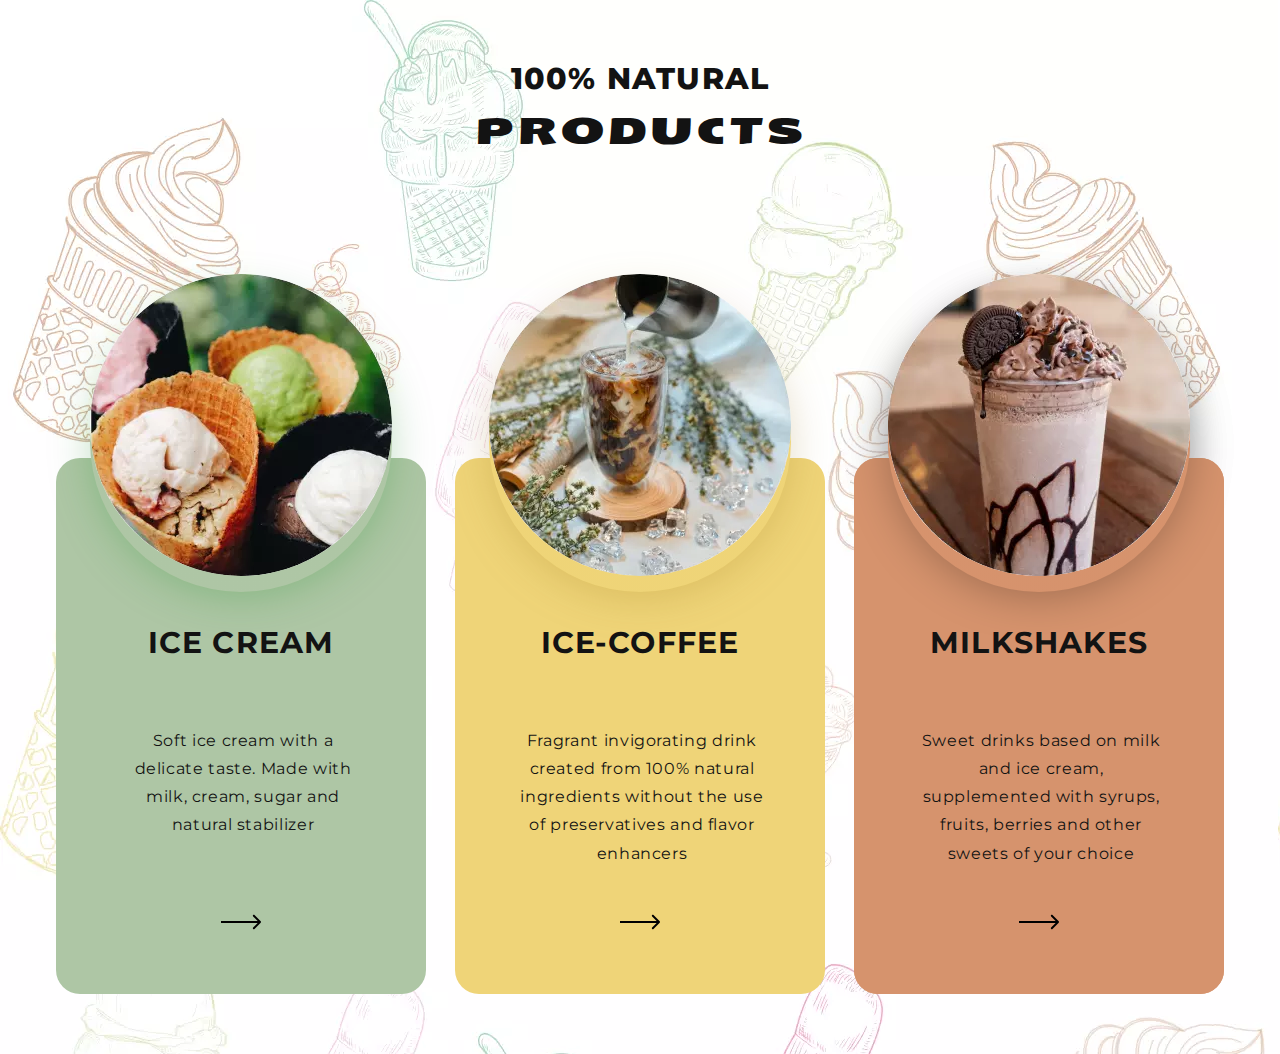
==== commit 9971aa3b: "product" ====
--- a/index.html
+++ b/index.html
@@ -97,41 +97,41 @@
       </div>
     </section> -->
 
-    <!-- <section class="produsts">
+    <section class="products">
       <div class="conteiner">
-        <div class="products">
+        <div class="">
           <h4 class="title-products">100% natural</h4>
           <p class="name-section">products</p>
           <ul class="products-block-item">
-            <li class="list-products">
-              <div class="ice-creame-block block-products">
+            <li class="ice-creame-block">
+              <div class="block-products">
                 <h4 class="title-block">ice cream</h4>
                 <p class="descrp-block">Soft ice cream with a delicate taste.
                   Made with milk, cream, sugar and natural
                   stabilizer</p>
                 <button class="btn-products" aria-label="Кнопкапродукту" id="кнопка">
                   <svg class="icon-strelka" width="40" height="16">
-                    <use href="./image/sprite.svg#icon-strelka"></use>
+                    <use href="./image/sprite.svg#icon-arrow"></use>
                   </svg>
                 </button>
               </div>
             </li>
-            <li class="list-products">
-              <div class="ice-coffee-block block-products">
+            <li class="ice-coffee-block">
+              <div class="block-products">
                 <h4 class="title-block">ice-coffee</h4>
                 <p class="descrp-block">Fragrant invigorating drink created from 100%
                   natural
                   ingredients without the
                   use of preservatives
                   and flavor enhancers</p>
-                <button class="btn-products" aria-label="Кнопкапродукту" id="кн">
+                <button class="btn-products" type="button" aria-label="Кнопкапродукту" id="кн">
                   <svg class="icon-strelka" width="40" height="16">
-                    <use href="./image/sprite.svg#icon-strelka"></use>
+                    <use href="./image/sprite.svg#icon-arrow"></use>
                   </svg>
                 </button>
               </div>
             </li>
-            <li class="list-products">
+            <li class="milkshakes">
               <div class="milkshakes block-products">
                 <h4 class="title-block">milkshakes</h4>
                 <p class="descrp-block">Sweet drinks based on milk and ice cream, supplemented with
@@ -139,7 +139,7 @@
                 </p>
                 <button class="btn-products" aria-label="Кнопкапродукту" id="к">
                   <svg class="icon-strelka" width="40" height="16">
-                    <use href="./image/sprite.svg#icon-strelka"></use>
+                    <use href="./image/sprite.svg#icon-arrow"></use>
                   </svg>
                 </button>
               </div>
@@ -147,95 +147,10 @@
           </ul>
         </div>
       </div>
-     <div class="backdrop is-hidden">
-        <div class="modal-products-wrapper">
-          <button class="btn-modal-prod">
-            <svg class="close-icon-prod">
-              <use href="./image/sprite.svg#icon-close-burger"></use>
-            </svg>
-          </button>
-
-          <h3 class="title-modal">Chololate icecream</h3>
-
-          <div class="block-img-chocolate"></div>
-          <ul class="item-characteristic">
-            <li class="list-characteristic">
-              <div class="block-prod">
-                <div class="number-prod">320</div>
-                <p class="descrp-prod">kcal</p>
-              </div>
-            </li>
-            <li class="list-characteristic">
-              <div class="block-prod">
-                <div class="number-prod">4g</div>
-                <p class="descrp-prod">Prote...</p>
-              </div>
-
-
-            </li>
-            <li class="list-characteristic">
-              <div class="block-prod">
-                <div class="number-prod">8,2g</div>
-                <p class="descrp-prod">Fats</p>
-              </div>
-            </li>
-            <li class="list-characteristic">
-              <div class="block-prod">
-                <div class="number-prod">40,4g</div>
-                <p class="descrp-prod">Carbs</p>
-              </div>
-            </li>
-          </ul>
-
-          <h3 class="title-ingredients">Ingredients</h3>
-          <div class="block-ingredients">
-            <ul>
-              <li class="list-name-ingred">
-                <p class="name-ingredients">Milk</p>
-              </li>
-              <li class="list-name-ingred">
-                <p class="name-ingredients">Belgian chocolate</p>
-              </li>
-              <li class="list-name-ingred">
-                <p class="name-ingredients">Cream</p>
-              </li>
-              <li class="list-name-ingred">
-                <p class="name-ingredients">Cocoa powder</p>
-              </li>
-              <li class="list-name-ingred">
-                <p class="name-ingredients">Sugar</p>
-              </li>
-              <li class="list-name-ingred">
-                <p class="name-ingredients">Vanilla sugar</p>
-              </li>
-            </ul>
-            <ul>
-              <li class="list-number-ingred">
-                <p class="number-ingred">100ml</p>
-              </li>
-              <li class="list-number-ingred">
-                <p class="number-ingred">20g</p>
-              </li>
-              <li class="list-number-ingred">
-                <p class="number-ingred">150ml</p>
-              </li>
-              <li class="list-number-ingred">
-                <p class="number-ingred">30g</p>
-              </li>
-              <li class="list-number-ingred">
-                <p class="number-ingred">40g</p>
-              </li>
-              <li class="list-number-ingred">
-                <p class="number-ingred">10g</p>
-              </li>
-            </ul>
-          </div>
-        </div>
-      </div> 
       </div>
     </section>
 
-     <section class="traditions">
+    <!-- <section class="traditions">
       <div class="conteiner">
         <div class="tradition-block">
 
@@ -295,27 +210,48 @@
             </li>
           </ul>
         </div>
-    </section> -->
+    </section>
 
     <section class="review-section">
       <div class="conteiner">
+       <div class="block-for-slider">
         <div class="img-slider">
-          <img src="./image/slider-img-2.webp" alt="">
-        </div>
-
-        <div class="block-human-img">
-          <img class="human-img" src="./image/img-user.webp" alt="">
-        </div>
-
-        <div class="block-descrp">
-          <p class="descrp-review">I love visiting your cafe.
-            You prepare the most delicious ice cream in Los Angeles!
-            In addition, you have beautiful serving, cozy atmosphere and polite staff.</p>
-        </div>
-
-        <div class="block-inform-human">
-          <p>Emily, Los Angeles</p>
-        </div>
+
+            <img srcset="
+                image\w\first-slider_280.jpg 280w,
+                image\w\first-slider_560@2x.webp 560w,
+                image\w\first-slider_440.jpg 440w,  
+                image\w\first-slider_880@2x.webp 880w,
+                image\w\first-slider_704.webp 704w, 
+                image\w\first-slider_1408@2x.webp 1408w,
+                image\w\first-slider_1013.webp 1013w,
+                image\w\first-slider_2026@2x.webp 2026w
+                " sizes="(min-width: 1200px) 1013px,
+              (min-width: 768px) 704px,
+              (min-width: 480px) 440px,
+              (min-width: 320px) 280px, 100vw" src="./image/first-slier_280.webp" alt="peacture for slider"
+              class="peacture-slider">
+          </div>
+       </div>
+          
+
+          <div class="block-human-img">
+            <img srcset="
+                image\w\first-people_85.webp 85w,
+                image\w\first-people_170@2x.webp 170w" sizes="(min-width:1200px) 85px,
+              (min-width:768px) 84px,
+              (min-width:320px) 85px, 100vw" class="human-img" src="" alt="">
+          </div>
+
+          <div class="block-descrp">
+            <p class="descrp-review">I love visiting your cafe.
+              You prepare the most delicious ice cream in Los Angeles!
+              In addition, you have beautiful serving, cozy atmosphere and polite staff.</p>
+          </div>
+
+          <div class="block-inform-human">
+            <p>Emily, Los Angeles</p>
+          </div>
       </div>
     </section>
   </main>
@@ -399,11 +335,53 @@
           </svg>
         </button>
       </div>
+
+      <div class="block-footer">
+        <div class="block-title-footer">
+          <p class="smoll-title">homemade ice cream made</p>
+          <h2 class="big-title">with passion</h2>
+        </div>
+
+        <div class="block-contacts-footer">
+          <ul class="social-link-item">
+            <li>
+              <a href="">
+                <svg width="36" height="36">
+                  <use href="./image/sprite.svg#icon-github"></use>
+                </svg>
+              </a>
+            </li>
+            <li>
+              <a href="">
+                <svg width="36" height="36">
+                  <use href="./image/sprite.svg#icon-telegram"></use>
+                </svg>
+              </a>
+            </li>
+            <li>
+              <a href="">
+                <svg width="36" height="36">
+                  <use href="./image/sprite.svg#icon-facebook"></use>
+                </svg>
+              </a>
+            </li>
+          </ul>
+
+          <p class="descrp-footer">Feel free to contact
+            <a href="tel:+610393766284" class="phone-number-footer">+61 (0) 383 766 284</a>
+          </p>
+        </div>
+      </div>
     </div>
 
-  </footer>
-
-  <!-- <button class="scroll-to-top" type="submit" id="Home">
+    <div class="block-security">
+      <div class="line-security"></div>
+      <p class="descrp-security">&copy; 2022 - IceCream. All Rights Reserved.</p>
+    </div>
+
+  </footer> -->
+
+    <!-- <button class="scroll-to-top" type="submit" id="Home">
     <svg class="icon-scroll" width="14" height="14">
       <use href="./image/sprite.svg#icon-arrow-up"></use>
     </svg>
--- a/css/main.min.css
+++ b/css/main.min.css
@@ -1 +1 @@
-.conteiner{max-width:320px;padding:0 20px;margin:0 auto}@media screen and (min-width: 480px){.conteiner{max-width:440px;padding:0 20px}}@media screen and (min-width: 768px){.conteiner{max-width:768px;padding:0 32px}}@media screen and (min-width: 1200px){.conteiner{max-width:1200px;padding:0 16px}}*{padding:0;margin:0;border:0}*,*:before,*:after{-webkit-box-sizing:border-box;box-sizing:border-box}:focus,:active{outline:none}a:focus,a:active{outline:none}nav,footer,header,aside{display:block}html,body{height:100%;width:100%;font-size:100%;line-height:1;font-size:14px;-ms-text-size-adjust:100%;-moz-text-size-adjust:100%;-webkit-text-size-adjust:100%}input,button,textarea{font-family:inherit}input::-ms-clear{display:none}button{cursor:pointer;background-color:rgba(0,0,0,0)}button::-moz-focus-inner{padding:0;border:0}a,a:visited{text-decoration:none}a:hover{text-decoration:none}ul li{list-style:none}img{vertical-align:top}h1,h2,h3,h4,h5,h6{font-size:inherit;font-weight:400}.header-conteiner{display:-webkit-box;display:-ms-flexbox;display:flex;padding-top:8px}.header{background-color:#84a178}.nav-links{display:-webkit-box;display:-ms-flexbox;display:flex;-webkit-box-orient:horizontal;-webkit-box-direction:normal;-ms-flex-direction:row;flex-direction:row;gap:28px;padding:32px 0 12px 0}.nav-links .nav-link:hover{color:#f8d24e}.nav-links .nav-link:focus{color:#fff}@media screen and (max-width: 1200px){.nav-links{display:none}}.nav-link{text-decoration:none;color:#fcfcfc;font-family:"Montserrat";font-size:16px;font-style:normal;font-weight:700;line-height:normal;-webkit-transition:color 250ms ease;transition:color 250ms ease}.btn{background-color:#f8d24e;color:#000;font-family:"Montserrat";font-style:normal;line-height:normal;border:none;font-size:14px;font-weight:600;padding:12px 35px 12px 36px;margin-top:0;border-radius:10px;height:42px;display:-webkit-box;display:-ms-flexbox;display:flex;text-align:center;-webkit-box-align:center;-ms-flex-align:center;align-items:center;gap:4px;-webkit-transition:background 250ms ease;transition:background 250ms ease}.btn:hover{background:#0a8817;cursor:pointer}.btn:active{color:#fff;background:#0a8817;fill:#fff}@media screen and (max-width: 767px){.btn{display:none}}@media screen and (max-width: 1199px){.btn{margin-left:32px}}@media screen and (min-width: 1200px){.btn{margin-top:20px}}.btn-burger{background-color:rgba(0,0,0,0);margin-left:auto}.btn-burger .burger-menu{fill:#fff}.btn-burger .burger-menu .close-icon{display:none}@media screen and (min-width: 1200px){.btn-burger{display:none}}.header-navigation{display:-webkit-box;display:-ms-flexbox;display:flex;gap:200px;-webkit-box-flex:1;-ms-flex-positive:1;flex-grow:1}@media screen and (max-width: 1199px){.header-navigation{display:none}}.icon-logo{width:40px;height:37px}@media screen and (min-width: 480px){.icon-logo{width:48px;height:44px}}@media screen and (min-width: 1200px){.icon-logo{width:60px;height:65px}}.logo{display:-webkit-box;display:-ms-flexbox;display:flex;-webkit-box-flex:2;-ms-flex-positive:2;flex-grow:2;fill:#f8d24e}.hero{background-color:#84a178}.title-hero{color:#fcfcfc;font-family:"Seymour One";font-size:26px;font-style:normal;font-weight:400;line-height:normal;letter-spacing:1.04px;text-transform:uppercase;width:247px}.block-btns{display:-webkit-box;display:-ms-flexbox;display:flex;gap:12px}.btn-Products{color:#000;text-align:center;font-family:Montserrat;font-size:12px;font-style:normal;font-weight:600;line-height:normal;border-radius:8px;outline:2px solid #f8d24e;padding:12px 26px}.btn-Products:hover{outline-color:#0a8817}.btn-How-made{color:#f8d24e;text-align:center;font-family:Montserrat;font-size:12px;font-style:normal;font-weight:600;line-height:normal;text-decoration-line:underline}.btn-How-made:hover{color:#0a8817}.btn-How-made:focus{color:#fcfcfc}.btn-How-made:disabled{color:#ababab}.block-descrp-hello-hero-wrapper{display:none}.produsts{padding:60px 0;background-image:url(../image/bacrgound_mobile.webp);background-size:contain}@media screen and (min-width: 768px){.produsts{background-image:url(../image/background_tablet.webp)}}@media screen and (min-width: 1200px){.produsts{background-image:url(../image/bacground_desktop.webp)}}.title-products{color:#131313;text-align:center;font-family:Montserrat;font-size:18px;font-style:normal;font-weight:800;line-height:normal;text-transform:uppercase;margin-bottom:12px}@media screen and (min-width: 768px){.title-products{font-size:22px}}@media screen and (min-width: 1200px){.title-products{font-size:30px;letter-spacing:1.2px}}.name-section{color:#131313;text-align:center;font-family:"Seymour One";font-size:30px;font-style:normal;font-weight:400;line-height:normal;letter-spacing:1.2px;text-transform:uppercase;margin-bottom:148px}@media screen and (min-width: 480px){.name-section{margin-bottom:144px}}@media screen and (min-width: 768px){.name-section{font-size:34px;letter-spacing:1.36px}}@media screen and (min-width: 1200px){.name-section{font-size:36px;letter-spacing:2.16px;margin-bottom:304px}}.products-block-item{display:-webkit-box;display:-ms-flexbox;display:flex;-webkit-box-orient:vertical;-webkit-box-direction:normal;-ms-flex-direction:column;flex-direction:column;gap:168px}@media screen and (min-width: 768px){.products-block-item{-webkit-box-orient:horizontal;-webkit-box-direction:normal;-ms-flex-direction:row;flex-direction:row;gap:16px}}@media screen and (min-width: 768px){.products-block-item{-webkit-box-orient:horizontal;-webkit-box-direction:normal;-ms-flex-direction:row;flex-direction:row;gap:29px}}.title-block{color:#131313;text-align:center;font-family:Montserrat;font-size:20px;font-style:normal;font-weight:700;line-height:normal;letter-spacing:.8px;text-transform:uppercase;margin-bottom:40px}@media screen and (min-width: 768px){.title-block{font-size:22px;letter-spacing:.88px}}@media screen and (min-width: 1200px){.title-block{font-size:30px;letter-spacing:1.2px;margin-bottom:66px}}.descrp-block{color:#131313;text-align:center;font-family:Montserrat;font-size:14px;font-style:normal;font-weight:400;line-height:176%;letter-spacing:.56px;max-width:200px;max-height:148px}@media screen and (min-width: 768px){.descrp-block{max-width:172px;max-height:174px}}@media screen and (min-width: 1200px){.descrp-block{font-size:16px;letter-spacing:.64px;max-width:242px;max-height:142px}}.icon-strelka{fill:#131313}.btn-products{background-color:rgba(0,0,0,0);margin:auto auto 0;width:45px}.btn-products:hover .icon-strelka{scale:1.2;-webkit-transition:scale 200ms cubic-bezier(0.97, 0.8, 0.51, 1.57);transition:scale 200ms cubic-bezier(0.97, 0.8, 0.51, 1.57)}.ice-coffee-block{border-radius:24px;background:#efd478;position:relative}.ice-coffee-block::before{content:"";position:absolute;top:-98px;left:40px;width:200px;height:200px;border-radius:50%;background:-webkit-gradient(linear, left bottom, left top, from(rgba(248, 210, 78, 0.7)), to(rgba(248, 210, 78, 0.7))),#d9d9d9;background:linear-gradient(0deg, rgba(248, 210, 78, 0.7) 0%, rgba(248, 210, 78, 0.7) 100%),#d9d9d9;-webkit-filter:drop-shadow(0px 5.404px 20.265px rgba(153, 114, 23, 0.25));filter:drop-shadow(0px 5.404px 20.265px rgba(153, 114, 23, 0.25))}.ice-coffee-block::after{content:"";position:absolute;top:-108px;left:40px;width:200px;height:200px;border-radius:50%;background-image:url(../image/ice-coffee.webp)}@media screen and (min-width: 480px){.ice-coffee-block::before{left:60px;top:-94px}.ice-coffee-block::after{left:60px}}@media screen and (min-width: 768px){.ice-coffee-block::before{top:-108px;left:12px}.ice-coffee-block::after{top:-120px;left:12px}}@media screen and (min-width: 1200px){.ice-coffee-block::before{width:302px;height:302px;top:-168px;left:34px}.ice-coffee-block::after{background-image:url(../image/ice-coffee-desktop.webp);width:302px;height:302px;top:-168px;left:34px}}.ice-creame-block{border-radius:24px;background:#aec6a5;position:relative}.ice-creame-block::before{content:"";position:absolute;top:-98px;left:40px;width:200px;height:200px;border-radius:50%;background:-webkit-gradient(linear, left bottom, left top, from(rgba(156, 190, 143, 0.7)), to(rgba(156, 190, 143, 0.7))),#d9d9d9;background:linear-gradient(0deg, rgba(156, 190, 143, 0.7) 0%, rgba(156, 190, 143, 0.7) 100%),#d9d9d9;-webkit-filter:drop-shadow(0px 5.342px 20.033px rgba(10, 136, 23, 0.25));filter:drop-shadow(0px 5.342px 20.033px rgba(10, 136, 23, 0.25))}.ice-creame-block::after{content:"";position:absolute;top:-108px;left:40px;width:200px;height:200px;border-radius:50%;background-image:url(../image/ice-creame.webp)}@media screen and (min-width: 480px){.ice-creame-block::before{left:60px}.ice-creame-block::after{left:60px}}@media screen and (min-width: 768px){.ice-creame-block::before{top:-108px;left:12px}.ice-creame-block::after{top:-120px;left:12px}}@media screen and (min-width: 1200px){.ice-creame-block::before{top:-168px;left:34px;width:302px;height:302px}.ice-creame-block::after{background-image:url(../image/ice-creame-desktop.webp);top:-168px;left:34px;width:302px;height:302px}}.milkshakes{border-radius:24px;background:#d6936d;position:relative}.milkshakes::before{content:"";position:absolute;top:-98px;left:40px;width:200px;height:200px;border-radius:50%;background:-webkit-gradient(linear, left bottom, left top, from(rgba(213, 117, 63, 0.7)), to(rgba(213, 117, 63, 0.7))),#d9d9d9;background:linear-gradient(0deg, rgba(213, 117, 63, 0.7) 0%, rgba(213, 117, 63, 0.7) 100%),#d9d9d9;-webkit-filter:drop-shadow(0px 5.413px 20.3px rgba(0, 0, 0, 0.25));filter:drop-shadow(0px 5.413px 20.3px rgba(0, 0, 0, 0.25))}.milkshakes::after{content:"";position:absolute;top:-108px;left:40px;width:200px;height:200px;border-radius:50%;background-image:url(../image/milkshake.webp)}@media screen and (min-width: 480px){.milkshakes::before{left:60px}.milkshakes::after{left:60px}}@media screen and (min-width: 768px){.milkshakes::before{top:-108px;left:12px}.milkshakes::after{top:-120px;left:12px}}@media screen and (min-width: 1200px){.milkshakes::before{top:-168px;left:34px;width:302px;height:302px}.milkshakes::after{top:-168px;left:34px;width:302px;height:302px;background-image:url(../image/milkshakes-desktop.webp)}}.block-products{padding:124px 40px 16px;display:-webkit-box;display:-ms-flexbox;display:flex;-webkit-box-orient:vertical;-webkit-box-direction:normal;-ms-flex-direction:column;flex-direction:column}@media screen and (min-width: 480px){.block-products{padding:124px 60px 16px}}@media screen and (min-width: 768px){.block-products{padding:108px 26px 12px}}@media screen and (min-width: 1200px){.block-products{padding:165px 64px 60px}}.list-products{display:-webkit-box;display:-ms-flexbox;display:flex;-webkit-box-pack:center;-ms-flex-pack:center;justify-content:center;height:420px}@media screen and (min-width: 480px){.list-products{height:428px}}@media screen and (min-width: 1200px){.list-products{height:536px}}.backdrop{width:100%;height:354%;position:absolute;top:0;left:0;background-color:rgba(0,0,0,.4)}.modal-products-wrapper{position:absolute;top:50%;left:50%;-webkit-transform:translate(-50%, -50%);transform:translate(-50%, -50%);width:280px;background-color:#fcfcfc;padding:28px 20px}.btn-modal-prod{background-color:rgba(0,0,0,0);position:absolute;top:12px;right:12px;width:20px;height:20px}.close-icon-prod{width:20px;height:20px;fill:#131313}.title-modal{color:#131313;text-align:center;font-family:"Seymour One";font-size:20px;font-style:normal;line-height:28px}.block-img-chocolate::after{content:"";position:absolute;top:104px;left:74px;background:url(../image/small-ice-creame.webp) #d3d3d3 50%/cover no-repeat;display:block;width:132px;height:132px;border-radius:50%}.block-img-chocolate::before{content:"";position:absolute;top:112px;left:74px;background:-webkit-gradient(linear, left bottom, left top, from(rgba(156, 190, 143, 0.7)));background:linear-gradient(0deg, rgba(156, 190, 143, 0.7));display:block;width:132px;height:132px;border-radius:50%}.number-prod{background-color:#9cbe8f;-webkit-filter:drop-shadow(0px 6px 20px rgba(10, 136, 23, 0.25));filter:drop-shadow(0px 6px 20px rgba(10, 136, 23, 0.25));border-radius:50%;color:#131313;text-align:center;font-family:Montserrat;font-size:10px;font-style:normal;font-weight:500;line-height:28px;height:44px;width:44px;margin-left:auto;margin-right:auto;display:-webkit-box;display:-ms-flexbox;display:flex;-webkit-box-pack:center;-ms-flex-pack:center;justify-content:center;-webkit-box-align:center;-ms-flex-align:center;align-items:center}.block-prod{width:53px;height:76px;border-radius:40px;text-align:center;display:block;margin-top:auto;border:2px solid #9cbe8f;color:#131313;text-align:center;font-family:Montserrat;font-size:10px;font-style:normal;font-weight:400;line-height:normal}.item-characteristic{margin-top:182px;display:-webkit-box;display:-ms-flexbox;display:flex;gap:9px;position:relative}.descrp-prod{margin-top:8px}.name-ingredients{color:#131313;text-align:center;font-family:Montserrat;font-size:14px;font-style:normal;font-weight:400;line-height:176%;letter-spacing:.56px}.title-ingredients{color:#131313;text-align:center;font-family:Montserrat;font-size:20px;font-style:normal;font-weight:500;line-height:28px;margin-top:40px}.block-ingredients{display:-webkit-box;display:-ms-flexbox;display:flex;-webkit-box-pack:justify;-ms-flex-pack:justify;justify-content:space-between;margin-top:24px}.name-ingredients,.number-ingred{color:#131313;text-align:start;font-family:Montserrat;font-size:14px;font-style:normal;font-weight:500;line-height:176%;letter-spacing:.56px}.number-ingred{text-align:end}.list-name-ingred:not(:last-child),.list-number-ingred:not(:last-child){margin-bottom:12px}.scroll-to-top{position:fixed;right:30px;bottom:30px;display:block;width:38px;height:38px;border-radius:50%;background-color:#84a178;display:-webkit-box;display:-ms-flexbox;display:flex;-webkit-box-align:center;-ms-flex-align:center;align-items:center;-webkit-box-pack:center;-ms-flex-pack:center;justify-content:center}.scroll-to-top:hover{-webkit-transform:scale(1.5);transform:scale(1.5);-webkit-transition:-webkit-transform 200ms ease-in-out;transition:-webkit-transform 200ms ease-in-out;transition:transform 200ms ease-in-out;transition:transform 200ms ease-in-out, -webkit-transform 200ms ease-in-out}.scroll-to-top:active{background-color:rgba(128,176,108,.4)}.traditions{background-color:#84a178}.title-tradition{color:#fcfcfc;text-align:center;font-family:Montserrat;font-size:18px;font-style:normal;font-weight:700;line-height:normal;text-transform:uppercase}@media screen and (min-width: 768px){.title-tradition{font-size:22px;font-weight:800;letter-spacing:.88px}}@media screen and (min-width: 1200px){.title-tradition{font-size:30px;letter-spacing:1.2px}}.tradition-block{display:-webkit-box;display:-ms-flexbox;display:flex;-webkit-box-orient:vertical;-webkit-box-direction:normal;-ms-flex-direction:column;flex-direction:column;-webkit-box-align:center;-ms-flex-align:center;align-items:center;padding:60px 0}@media screen and (min-width: 480px){.tradition-block{display:block;width:280px;margin-right:auto;margin-left:auto}}@media screen and (min-width: 768px){.tradition-block{-webkit-box-align:baseline;-ms-flex-align:baseline;align-items:baseline;display:-webkit-box;display:-ms-flexbox;display:flex;-webkit-box-orient:vertical;-webkit-box-direction:normal;-ms-flex-direction:column;flex-direction:column;-webkit-box-align:center;-ms-flex-align:center;align-items:center;width:100%}}.main-title{color:#fcfcfc;text-align:center;font-family:"Seymour One";font-size:30px;font-style:normal;font-weight:400;line-height:normal;letter-spacing:1.2px;text-transform:uppercase;width:200px;margin:12px auto 32px auto}@media screen and (min-width: 768px){.main-title{font-size:34px;letter-spacing:2.04px;width:460px;margin:12px auto 72px auto;width:100%}}@media screen and (min-width: 1200px){.main-title{font-size:36px;letter-spacing:2.16px;margin-bottom:82px}}.presentation{position:relative}@media screen and (min-width: 768px){.presentation{display:-webkit-box;display:-ms-flexbox;display:flex;gap:38px}}@media screen and (min-width: 1200px){.presentation{gap:110px}}.block-kow::before{content:"";display:block;width:278px;height:278px;border-radius:50%;background:-webkit-gradient(linear, left bottom, left top, from(rgba(248, 210, 78, 0.7)), to(rgba(248, 210, 78, 0.7))),#d9d9d9;background:linear-gradient(0deg, rgba(248, 210, 78, 0.7) 0%, rgba(248, 210, 78, 0.7) 100%),#d9d9d9;-webkit-box-shadow:0px 4.486px 16.822px 0px rgba(153,114,23,.25);box-shadow:0px 4.486px 16.822px 0px rgba(153,114,23,.25);position:absolute;top:0;left:0}.block-kow::after{content:"";display:block;width:278px;height:278px;border-radius:50%;background:url(../image/cow-mobile.webp),#d3d3d3 0px -15.02px/100% 123.077% no-repeat;position:absolute;top:22px;left:0}@media screen and (min-width: 768px){.block-kow::before{content:"";display:block;position:relative;width:330px;height:330px}.block-kow::after{content:"";display:block;width:330px;height:330px;border-radius:50%;background:url(../image/cow-tablet.webp),#d3d3d3 0px -15.02px/100% 123.077% no-repeat}}@media screen and (min-width: 1200px){.block-kow::before{width:490px;height:490px}.block-kow::after{width:490px;height:490px;top:38px;background-image:url(../image/cow-desktop.webp)}}.traditional-descrp{color:#fcfcfc;text-align:center;font-family:Montserrat;font-size:12px;font-style:normal;font-weight:400;line-height:176%;letter-spacing:.48px}@media screen and (min-width: 768px){.traditional-descrp{text-align:justify;max-width:334px}}@media screen and (min-width: 1200px){.traditional-descrp{font-size:14px;letter-spacing:.56px;line-height:194%;max-width:464px}}@media screen and (min-width: 1200px){.main-descrp{line-height:176%;font-size:16px;letter-spacing:.64px}}.tradition-btn{color:#000;text-align:center;font-family:Montserrat;font-size:14px;font-style:normal;font-weight:600;line-height:18px;padding:12px 34px;margin:24px auto 60px auto;display:-webkit-box;display:-ms-flexbox;display:flex;-webkit-box-align:center;-ms-flex-align:center;align-items:center;border-radius:10px;background-color:#f8d24e;-webkit-transition:background-color 200ms ease-in;transition:background-color 200ms ease-in}.tradition-btn:hover{background-color:#0a8817}.tradition-btn:active{color:#fcfcfc;fill:#fcfcfc}.tradition-btn:disabled{background:#ababab}@media screen and (min-width: 768px){.tradition-btn{margin:32px auto 80px 0}}@media screen and (min-width: 1200px){.tradition-btn{margin:54px auto 146px 0}}@media screen and (min-width: 768px){.icon-blocks{width:100%;display:-webkit-box;display:-ms-flexbox;display:flex;-webkit-box-pack:justify;-ms-flex-pack:justify;justify-content:space-between}}.block-repeat{display:-webkit-box;display:-ms-flexbox;display:flex;-webkit-box-orient:vertical;-webkit-box-direction:normal;-ms-flex-direction:column;flex-direction:column;-webkit-box-align:center;-ms-flex-align:center;align-items:center;gap:16px}.block-repeat:not(:last-child){margin-bottom:32px}@media screen and (min-width: 768px){.block-repeat{max-width:152px}.block-repeat:not(:last-child){margin-bottom:0}}@media screen and (min-width: 1200px){.block-repeat{max-width:368px}}.link-icon{display:block;width:50px;height:50px;background-color:#f8d24e;border-radius:50%;display:-webkit-box;display:-ms-flexbox;display:flex;-webkit-box-align:center;-ms-flex-align:center;align-items:center;-webkit-box-pack:center;-ms-flex-pack:center;justify-content:center}.number{color:#fcfcfc;text-align:center;font-family:Montserrat;font-size:36px;font-style:normal;font-weight:700;line-height:normal;letter-spacing:1.44px;text-transform:uppercase}@media screen and (min-width: 768px){.number{font-size:48px;letter-spacing:1.92px}}@media screen and (min-width: 1200px){.number{font-size:58px;letter-spacing:2.32px}}.title-block-icon-cow{color:#fcfcfc;text-align:center;font-family:Montserrat;font-size:12px;font-style:normal;font-weight:400;line-height:170%;width:230px}@media screen and (min-width: 768px){.title-block-icon-cow{font-size:14px;line-height:174%;width:152px}}@media screen and (min-width: 1200px){.title-block-icon-cow{font-size:16px;line-height:176%;letter-spacing:.32px;width:368px}}.descrp-traditions{padding-top:370px;display:-webkit-box;display:-ms-flexbox;display:flex;-webkit-box-orient:vertical;-webkit-box-direction:normal;-ms-flex-direction:column;flex-direction:column;gap:4px}@media screen and (min-width: 768px){.descrp-traditions{gap:8px;padding-top:8px;margin-left:auto}}@media screen and (min-width: 1200px){.descrp-traditions{padding-top:90px;margin-left:0}}.review-section{background-image:url(../image/bacrgound_mobile.webp);padding:174px 0 436px}@media screen and (min-width: 480px){.review-section{padding:234px 0 432px}}@media screen and (min-width: 768px){.review-section{background-image:url(../image/background_tablet.webp);padding:284px 0 422px}}@media screen and (min-width: 1200px){.review-section{background-image:url(../image/bacground_desktop.webp);padding:464px 0 272px}}.review-section{position:relative}.img-slider{position:absolute;top:0;left:auto}.block-human-img{width:-webkit-max-content;width:-moz-max-content;width:max-content;margin-left:auto;margin-right:auto}.human-img{border-radius:50%}.block-descrp{color:#fcfcfc;text-align:center;font-family:Montserrat;font-size:12px;font-style:normal;font-weight:400;line-height:255%;background-color:#84a178;border-radius:10px;padding:35px 39px;width:280px;margin:32px auto}@media screen and (min-width: 768px){.block-descrp{font-size:14px;font-weight:500;line-height:186%;letter-spacing:.56px;padding:28px 80px;width:705px}}@media screen and (min-width: 1200px){.block-descrp{letter-spacing:.64px;font-size:16px;padding:44px 108px;width:968px}}.block-inform-human{color:#131313;text-align:center;font-family:Montserrat;font-size:20px;font-style:normal;font-weight:500;line-height:186%}@media screen and (min-width: 768px){.block-inform-human{font-size:16px}}footer{background-color:#84a178;padding:935px 0 20px}.item-contacts{display:-webkit-box;display:-ms-flexbox;display:flex;-ms-flex-wrap:wrap;flex-wrap:wrap;-webkit-box-pack:center;-ms-flex-pack:center;justify-content:center;gap:16px}@media screen and (min-width: 1200px){.item-contacts{gap:32px}}.list-contacts{width:280px;border-radius:24px;background:#fcfcfc;-webkit-box-shadow:0px 8px 30px 0px rgba(212,20,67,.1);box-shadow:0px 8px 30px 0px rgba(212,20,67,.1);padding:40px 32px 24px 32px}@media screen and (min-width: 768px){.list-contacts{width:224px;padding:40px 24px}}@media screen and (min-width: 1200px){.list-contacts{width:368px}}.title-block-contact{color:#131313;text-align:center;font-family:Montserrat;font-size:12px;font-style:normal;font-weight:500;line-height:120%;letter-spacing:.48px;background-color:#f8d24e;padding:4px 22px;border-radius:4px;max-width:-webkit-max-content;max-width:-moz-max-content;max-width:max-content;margin-bottom:20px;text-transform:uppercase}@media screen and (min-width: 768px){.title-block-contact{font-size:16px;letter-spacing:.64px;line-height:140%;margin-bottom:32px;padding:4px 14px;border-radius:6px}}.block-address,.block-days{border-bottom:1px solid #e1e1e1}.title-address{color:#131313;font-family:Montserrat;font-size:12px;font-style:normal;font-weight:500;line-height:186%;letter-spacing:.48px;margin-bottom:8px}@media screen and (min-width: 768px){.title-address{font-size:14px;letter-spacing:.56px;margin-bottom:12px}}@media screen and (min-width: 1200px){.title-address{font-size:16px;letter-spacing:.64px;margin-bottom:8px}}.address{color:#d6936d;font-family:Montserrat;font-size:12px;font-style:normal;font-weight:500;line-height:183%;letter-spacing:.48px;display:block;margin-bottom:24px}.address:hover{-webkit-text-decoration:2px underline #d6936d;text-decoration:2px underline #d6936d}@media screen and (min-width: 768px){.address{font-size:14px;letter-spacing:.56px;margin-bottom:32px}}@media screen and (min-width: 1200px){.address{font-size:16px;letter-spacing:.64px}}.days{color:#131313;font-family:Montserrat;font-size:12px;font-style:normal;font-weight:500;line-height:186%}.days.main-day{padding-top:24px}@media screen and (min-width: 768px){.days{font-size:14px}.days.main-day{padding-top:32px}}@media screen and (min-width: 1200px){.days{font-size:16px;letter-spacing:.64px}}.time{color:#ababab;font-family:Montserrat;font-size:12px;font-style:normal;font-weight:500;line-height:186%}.time.main-time{margin-bottom:8px}.time.second-time{padding-bottom:24px}@media screen and (min-width: 768px){.time{font-size:14px;color:#907e82}.time.second-time{padding-bottom:32px}}@media screen and (min-width: 1200px){.time{font-size:16px}.time.main-time{margin-bottom:12px}}.phone-number{color:#131313;font-family:Montserrat;font-size:12px;font-style:normal;font-weight:500;line-height:160%;padding-top:24px;margin-bottom:6px}@media screen and (min-width: 768px){.phone-number{font-size:14px;margin-bottom:4px}}@media screen and (min-width: 1200px){.phone-number{font-size:16px}}.mail-address{color:#131313;font-family:Montserrat;font-size:12px;font-style:normal;font-weight:500;line-height:160%}@media screen and (min-width: 768px){.mail-address{font-size:14px;line-height:150%}}@media screen and (min-width: 1200px){.mail-address{font-size:16px}}.block-btns-footer{display:-webkit-box;display:-ms-flexbox;display:flex;-ms-flex-wrap:wrap;flex-wrap:wrap;max-width:-webkit-max-content;max-width:-moz-max-content;max-width:max-content;-webkit-box-pack:center;-ms-flex-pack:center;justify-content:center;gap:16px}.btn-footer{color:#131313;text-align:center;font-family:Montserrat;font-size:14px;font-style:normal;font-weight:600;line-height:18px;background-color:#f8d24e;border-radius:10px;display:-webkit-box;display:-ms-flexbox;display:flex;-webkit-box-align:center;-ms-flex-align:center;align-items:center;padding:12px 40px;-webkit-transition:background-color 200ms ease-in-out,outline-color 200ms ease-in-out;transition:background-color 200ms ease-in-out,outline-color 200ms ease-in-out}.btn-footer:hover{background-color:#0a8817}.btn-footer:focus{color:#fcfcfc}.btn-footer:focus .icon-btns-footer{fill:#fcfcfc}.btn-footer:disabled{background-color:#ababab}.btn-footer.franchise{padding:12px 55px;border-radius:10px;outline:2px solid #f8d24e;background-color:rgba(0,0,0,0)}.btn-footer.franchise:hover{outline-color:#0a8817}.btn-footer.franchise:focus{color:#fff;outline-color:#0a8817}.btn-footer.franchise:disabled{outline-color:#ababab}.btn-footer{color:#000;text-align:center;font-family:Montserrat;font-size:14px;font-style:normal;font-weight:600;line-height:18px}/*# sourceMappingURL=main.min.css.map */+.conteiner{max-width:320px;padding:0 20px;margin:0 auto}@media screen and (min-width: 480px){.conteiner{max-width:480px;padding:0 20px}}@media screen and (min-width: 768px){.conteiner{max-width:768px;padding:0 32px}}@media screen and (min-width: 1200px){.conteiner{max-width:1200px;padding:0 16px}}*{padding:0;margin:0;border:0}*,*:before,*:after{-webkit-box-sizing:border-box;box-sizing:border-box}:focus,:active{outline:none}a:focus,a:active{outline:none}nav,footer,header,aside{display:block}html,body{height:100%;width:100%;font-size:100%;line-height:1;font-size:14px;-ms-text-size-adjust:100%;-moz-text-size-adjust:100%;-webkit-text-size-adjust:100%}input,button,textarea{font-family:inherit}input::-ms-clear{display:none}button{cursor:pointer;background-color:rgba(0,0,0,0)}button::-moz-focus-inner{padding:0;border:0}a,a:visited{text-decoration:none}a:hover{text-decoration:none}ul li{list-style:none}img{vertical-align:top}h1,h2,h3,h4,h5,h6{font-size:inherit;font-weight:400}.header-conteiner{display:-webkit-box;display:-ms-flexbox;display:flex;padding-top:8px}.header{background-color:#84a178}.nav-links{display:-webkit-box;display:-ms-flexbox;display:flex;-webkit-box-orient:horizontal;-webkit-box-direction:normal;-ms-flex-direction:row;flex-direction:row;gap:28px;padding:32px 0 12px 0}.nav-links .nav-link:hover{color:#f8d24e}.nav-links .nav-link:focus{color:#fff}@media screen and (max-width: 1200px){.nav-links{display:none}}.nav-link{text-decoration:none;color:#fcfcfc;font-family:"Montserrat";font-size:16px;font-style:normal;font-weight:700;line-height:normal;-webkit-transition:color 250ms ease;transition:color 250ms ease}.btn{background-color:#f8d24e;color:#000;font-family:"Montserrat";font-style:normal;line-height:normal;border:none;font-size:14px;font-weight:600;padding:12px 35px 12px 36px;margin-top:0;border-radius:10px;height:42px;display:-webkit-box;display:-ms-flexbox;display:flex;text-align:center;-webkit-box-align:center;-ms-flex-align:center;align-items:center;gap:4px;-webkit-transition:background 250ms ease;transition:background 250ms ease}.btn:hover{background:#0a8817;cursor:pointer}.btn:active{color:#fff;background:#0a8817;fill:#fff}@media screen and (max-width: 767px){.btn{display:none}}@media screen and (max-width: 1199px){.btn{margin-left:32px}}@media screen and (min-width: 1200px){.btn{margin-top:20px}}.btn-burger{background-color:rgba(0,0,0,0);margin-left:auto}.btn-burger .burger-menu{fill:#fff}.btn-burger .burger-menu .close-icon{display:none}@media screen and (min-width: 1200px){.btn-burger{display:none}}.header-navigation{display:-webkit-box;display:-ms-flexbox;display:flex;gap:200px;-webkit-box-flex:1;-ms-flex-positive:1;flex-grow:1}@media screen and (max-width: 1199px){.header-navigation{display:none}}.icon-logo{width:40px;height:37px}@media screen and (min-width: 480px){.icon-logo{width:48px;height:44px}}@media screen and (min-width: 1200px){.icon-logo{width:60px;height:65px}}.logo{display:-webkit-box;display:-ms-flexbox;display:flex;-webkit-box-flex:2;-ms-flex-positive:2;flex-grow:2;fill:#f8d24e}.hero{background-color:#84a178}.title-hero{color:#fcfcfc;font-family:"Seymour One";font-size:26px;font-style:normal;font-weight:400;line-height:normal;letter-spacing:1.04px;text-transform:uppercase;width:247px}.block-btns{display:-webkit-box;display:-ms-flexbox;display:flex;gap:12px}.btn-Products{color:#000;text-align:center;font-family:Montserrat;font-size:12px;font-style:normal;font-weight:600;line-height:normal;border-radius:8px;outline:2px solid #f8d24e;padding:12px 26px}.btn-Products:hover{outline-color:#0a8817}.btn-How-made{color:#f8d24e;text-align:center;font-family:Montserrat;font-size:12px;font-style:normal;font-weight:600;line-height:normal;text-decoration-line:underline}.btn-How-made:hover{color:#0a8817}.btn-How-made:focus{color:#fcfcfc}.btn-How-made:disabled{color:#ababab}.block-descrp-hello-hero-wrapper{display:none}.products{padding:60px 0;background-image:url(../image/bacrgound_mobile.webp)}@media screen and (min-width: 768px){.products{background-image:url(../image/background_tablet.webp)}}@media screen and (min-width: 1200px){.products{background-image:url(../image/bacground_desktop.webp)}}.title-products{color:#131313;text-align:center;font-family:Montserrat;font-size:18px;font-style:normal;font-weight:800;line-height:normal;text-transform:uppercase;margin-bottom:12px}@media screen and (min-width: 768px){.title-products{font-size:22px}}@media screen and (min-width: 1200px){.title-products{font-size:30px;letter-spacing:1.2px}}.name-section{color:#131313;text-align:center;font-family:"Seymour One";font-size:30px;font-style:normal;font-weight:400;line-height:normal;letter-spacing:1.2px;text-transform:uppercase;margin-bottom:148px}@media screen and (min-width: 480px){.name-section{margin-bottom:144px}}@media screen and (min-width: 768px){.name-section{margin-bottom:200px;font-size:34px;letter-spacing:1.36px}}@media screen and (min-width: 1200px){.name-section{margin-bottom:304px;font-size:36px;letter-spacing:2.16px}}.products-block-item{display:-webkit-box;display:-ms-flexbox;display:flex;-webkit-box-orient:vertical;-webkit-box-direction:normal;-ms-flex-direction:column;flex-direction:column;-webkit-box-align:center;-ms-flex-align:center;align-items:center;gap:168px}@media screen and (min-width: 768px){.products-block-item{-webkit-box-orient:horizontal;-webkit-box-direction:normal;-ms-flex-direction:row;flex-direction:row;gap:16px}}@media screen and (min-width: 1200px){.products-block-item{gap:29px}}.ice-creame-block{background-color:#aec6a5;position:relative;border-radius:24px;width:280px}.ice-creame-block::before{content:"";position:absolute;top:-98px;left:40px;width:200px;height:200px;background:-webkit-gradient(linear, left bottom, left top, from(rgba(156, 190, 143, 0.7)), to(rgba(156, 190, 143, 0.7))),#d9d9d9;background:linear-gradient(0deg, rgba(156, 190, 143, 0.7) 0%, rgba(156, 190, 143, 0.7) 100%),#d9d9d9;-webkit-filter:drop-shadow(0px 5.342px 20.033px rgba(10, 136, 23, 0.25));filter:drop-shadow(0px 5.342px 20.033px rgba(10, 136, 23, 0.25));border-radius:50%}.ice-creame-block::after{content:"";width:200px;height:200px;position:absolute;top:-108px;left:40px;background-image:url(../image/ice-creame.webp);border-radius:50%}@media screen and (min-width: 480px){.ice-creame-block{width:320px}.ice-creame-block::before{top:-94px;left:60px}.ice-creame-block::after{top:-106px;left:60px}}@media screen and (min-width: 768px){.ice-creame-block{width:224px}.ice-creame-block::before{top:-108px;left:12px}.ice-creame-block::after{top:-120px;left:12px}}@media screen and (min-width: 1200px){.ice-creame-block{width:370px}.ice-creame-block::before{width:302px;height:302px;top:-168px;left:34px}.ice-creame-block::after{width:302px;height:302px;background-image:url(../image/ice-creame-desktop.webp);top:-184px;left:34px}}.ice-coffee-block{background-color:#efd478;border-radius:24px;position:relative}.ice-coffee-block::before{content:"";position:absolute;top:-98px;left:40px;width:200px;height:200px;background:-webkit-gradient(linear, left bottom, left top, from(rgba(248, 210, 78, 0.7)), to(rgba(248, 210, 78, 0.7))),#d9d9d9;background:linear-gradient(0deg, rgba(248, 210, 78, 0.7) 0%, rgba(248, 210, 78, 0.7) 100%),#d9d9d9;-webkit-filter:drop-shadow(0px 5.404px 20.265px rgba(153, 114, 23, 0.25));filter:drop-shadow(0px 5.404px 20.265px rgba(153, 114, 23, 0.25));border-radius:50%}.ice-coffee-block::after{content:"";width:200px;height:200px;position:absolute;top:-108px;left:40px;background-image:url(../image/ice-coffee.webp);border-radius:50%}@media screen and (min-width: 480px){.ice-coffee-block{width:320px}.ice-coffee-block::before{top:-94px;left:60px}.ice-coffee-block::after{top:-106px;left:60px}}@media screen and (min-width: 768px){.ice-coffee-block{width:224px}.ice-coffee-block::before{top:-108px;left:12px}.ice-coffee-block::after{top:-120px;left:12px}}@media screen and (min-width: 1200px){.ice-coffee-block{width:370px}.ice-coffee-block::before{width:302px;height:302px;top:-168px;left:34px}.ice-coffee-block::after{width:302px;height:302px;background-image:url(../image/ice-coffee-desktop.webp);top:-184px;left:34px}}.milkshakes{background-color:#d6936d;border-radius:24px;position:relative}.milkshakes::before{content:"";position:absolute;top:-98px;left:40px;width:200px;height:200px;background:-webkit-gradient(linear, left bottom, left top, from(rgba(213, 117, 63, 0.7)), to(rgba(213, 117, 63, 0.7))),#d9d9d9;background:linear-gradient(0deg, rgba(213, 117, 63, 0.7) 0%, rgba(213, 117, 63, 0.7) 100%),#d9d9d9;-webkit-filter:drop-shadow(0px 5.413px 20.3px rgba(0, 0, 0, 0.25));filter:drop-shadow(0px 5.413px 20.3px rgba(0, 0, 0, 0.25));border-radius:50%}.milkshakes::after{content:"";width:200px;height:200px;position:absolute;top:-108px;left:40px;background-image:url(../image/milkshake.webp);border-radius:50%}@media screen and (min-width: 480px){.milkshakes{width:320px}.milkshakes::before{top:-94px;left:60px}.milkshakes::after{top:-106px;left:60px}}@media screen and (min-width: 768px){.milkshakes{width:224px}.milkshakes::before{top:-108px;left:12px}.milkshakes::after{top:-120px;left:12px}}@media screen and (min-width: 1200px){.milkshakes{width:370px}.milkshakes::before{width:302px;height:302px;top:-168px;left:34px}.milkshakes::after{width:302px;height:302px;background-image:url(../image/milkshakes-desktop.webp);top:-184px;left:34px}}.block-products{padding:124px 40px 16px;display:-webkit-box;display:-ms-flexbox;display:flex;-webkit-box-orient:vertical;-webkit-box-direction:normal;-ms-flex-direction:column;flex-direction:column;height:420px}@media screen and (min-width: 480px){.block-products{padding:126px 60px 16px;height:428px}}@media screen and (min-width: 768px){.block-products{padding:108px 26px 16px}}@media screen and (min-width: 1200px){.block-products{padding:166px 64px 60px;height:536px}}.title-block{color:#131313;text-align:center;font-family:Montserrat;font-size:20px;font-style:normal;font-weight:700;line-height:normal;letter-spacing:.8px;text-transform:uppercase}@media screen and (min-width: 768px){.title-block{font-size:22px;letter-spacing:.88px}}@media screen and (min-width: 1200px){.title-block{font-size:30px;letter-spacing:1.2px}}.descrp-block{color:#131313;text-align:center;font-family:Montserrat;font-size:14px;font-style:normal;font-weight:400;line-height:176%;letter-spacing:.56px;margin-top:40px;width:200px}@media screen and (min-width: 768px){.descrp-block{width:172px}}@media screen and (min-width: 1200px){.descrp-block{margin-top:66px;width:246px;font-size:16px;letter-spacing:.64px}}.btn-products{margin-top:auto;-webkit-transition:-webkit-transform 200ms ease-in-out;transition:-webkit-transform 200ms ease-in-out;transition:transform 200ms ease-in-out;transition:transform 200ms ease-in-out, -webkit-transform 200ms ease-in-out}.btn-products:hover{-webkit-transform:scale(1.2);transform:scale(1.2)}.traditions{background-color:#84a178}.title-tradition{color:#fcfcfc;text-align:center;font-family:Montserrat;font-size:18px;font-style:normal;font-weight:700;line-height:normal;text-transform:uppercase}@media screen and (min-width: 768px){.title-tradition{font-size:22px;font-weight:800;letter-spacing:.88px}}@media screen and (min-width: 1200px){.title-tradition{font-size:30px;letter-spacing:1.2px}}.tradition-block{display:-webkit-box;display:-ms-flexbox;display:flex;-webkit-box-orient:vertical;-webkit-box-direction:normal;-ms-flex-direction:column;flex-direction:column;-webkit-box-align:center;-ms-flex-align:center;align-items:center;padding:60px 0 68px}@media screen and (min-width: 480px){.tradition-block{display:block;width:280px;margin-right:auto;margin-left:auto;padding:60px 0 82px}}@media screen and (min-width: 768px){.tradition-block{-webkit-box-align:baseline;-ms-flex-align:baseline;align-items:baseline;display:-webkit-box;display:-ms-flexbox;display:flex;-webkit-box-orient:vertical;-webkit-box-direction:normal;-ms-flex-direction:column;flex-direction:column;-webkit-box-align:center;-ms-flex-align:center;align-items:center;width:100%;padding:60px 0 204px}}@media screen and (min-width: 1200px){.tradition-block{padding:60px 0 178px}}.main-title{color:#fcfcfc;text-align:center;font-family:"Seymour One";font-size:30px;font-style:normal;font-weight:400;line-height:normal;letter-spacing:1.2px;text-transform:uppercase;width:200px;margin:12px auto 32px auto}@media screen and (min-width: 768px){.main-title{font-size:34px;letter-spacing:2.04px;width:460px;margin:12px auto 72px auto;width:100%}}@media screen and (min-width: 1200px){.main-title{font-size:36px;letter-spacing:2.16px;margin-bottom:82px}}.presentation{position:relative}@media screen and (min-width: 768px){.presentation{display:-webkit-box;display:-ms-flexbox;display:flex;gap:38px}}@media screen and (min-width: 1200px){.presentation{gap:110px}}.block-kow::before{content:"";display:block;width:278px;height:278px;border-radius:50%;background:-webkit-gradient(linear, left bottom, left top, from(rgba(248, 210, 78, 0.7)), to(rgba(248, 210, 78, 0.7))),#d9d9d9;background:linear-gradient(0deg, rgba(248, 210, 78, 0.7) 0%, rgba(248, 210, 78, 0.7) 100%),#d9d9d9;-webkit-box-shadow:0px 4.486px 16.822px 0px rgba(153,114,23,.25);box-shadow:0px 4.486px 16.822px 0px rgba(153,114,23,.25);position:absolute;top:0;left:0}.block-kow::after{content:"";display:block;width:278px;height:278px;border-radius:50%;background:url(../image/cow-mobile.webp),#d3d3d3 0px -15.02px/100% 123.077% no-repeat;position:absolute;top:22px;left:0}@media screen and (min-width: 768px){.block-kow::before{content:"";display:block;position:relative;width:330px;height:330px}.block-kow::after{content:"";display:block;width:330px;height:330px;border-radius:50%;background:url(../image/cow-tablet.webp),#d3d3d3 0px -15.02px/100% 123.077% no-repeat}}@media screen and (min-width: 1200px){.block-kow::before{width:490px;height:490px}.block-kow::after{width:490px;height:490px;top:38px;background-image:url(../image/cow-desktop.webp)}}.traditional-descrp{color:#fcfcfc;text-align:center;font-family:Montserrat;font-size:12px;font-style:normal;font-weight:400;line-height:176%;letter-spacing:.48px}@media screen and (min-width: 768px){.traditional-descrp{text-align:justify;max-width:334px}}@media screen and (min-width: 1200px){.traditional-descrp{font-size:14px;letter-spacing:.56px;line-height:194%;max-width:464px}}@media screen and (min-width: 1200px){.main-descrp{line-height:176%;font-size:16px;letter-spacing:.64px}}.tradition-btn{color:#000;text-align:center;font-family:Montserrat;font-size:14px;font-style:normal;font-weight:600;line-height:18px;padding:12px 34px;margin:24px auto 60px auto;display:-webkit-box;display:-ms-flexbox;display:flex;-webkit-box-align:center;-ms-flex-align:center;align-items:center;border-radius:10px;background-color:#f8d24e;-webkit-transition:background-color 200ms ease-in;transition:background-color 200ms ease-in}.tradition-btn:hover{background-color:#0a8817}.tradition-btn:active{color:#fcfcfc;fill:#fcfcfc}.tradition-btn:disabled{background:#ababab}@media screen and (min-width: 768px){.tradition-btn{margin:32px auto 80px 0}}@media screen and (min-width: 1200px){.tradition-btn{margin:54px auto 146px 0}}@media screen and (min-width: 768px){.icon-blocks{width:100%;display:-webkit-box;display:-ms-flexbox;display:flex;-webkit-box-pack:justify;-ms-flex-pack:justify;justify-content:space-between}}.block-repeat{display:-webkit-box;display:-ms-flexbox;display:flex;-webkit-box-orient:vertical;-webkit-box-direction:normal;-ms-flex-direction:column;flex-direction:column;-webkit-box-align:center;-ms-flex-align:center;align-items:center;gap:16px}.block-repeat:not(:last-child){margin-bottom:32px}@media screen and (min-width: 768px){.block-repeat{max-width:152px}.block-repeat:not(:last-child){margin-bottom:0}}@media screen and (min-width: 1200px){.block-repeat{max-width:368px}}.link-icon{display:block;width:50px;height:50px;background-color:#f8d24e;border-radius:50%;display:-webkit-box;display:-ms-flexbox;display:flex;-webkit-box-align:center;-ms-flex-align:center;align-items:center;-webkit-box-pack:center;-ms-flex-pack:center;justify-content:center}.number{color:#fcfcfc;text-align:center;font-family:Montserrat;font-size:36px;font-style:normal;font-weight:700;line-height:normal;letter-spacing:1.44px;text-transform:uppercase}@media screen and (min-width: 768px){.number{font-size:48px;letter-spacing:1.92px}}@media screen and (min-width: 1200px){.number{font-size:58px;letter-spacing:2.32px}}.title-block-icon-cow{color:#fcfcfc;text-align:center;font-family:Montserrat;font-size:12px;font-style:normal;font-weight:400;line-height:170%;width:230px}@media screen and (min-width: 768px){.title-block-icon-cow{font-size:14px;line-height:174%;width:152px}}@media screen and (min-width: 1200px){.title-block-icon-cow{font-size:16px;line-height:176%;letter-spacing:.32px;width:368px}}.descrp-traditions{padding-top:370px;display:-webkit-box;display:-ms-flexbox;display:flex;-webkit-box-orient:vertical;-webkit-box-direction:normal;-ms-flex-direction:column;flex-direction:column;gap:4px}@media screen and (min-width: 768px){.descrp-traditions{gap:8px;padding-top:8px;margin-left:auto}}@media screen and (min-width: 1200px){.descrp-traditions{padding-top:90px;margin-left:0}}.review-section{background-image:url(../image/bacrgound_mobile.webp);padding:174px 0 436px}@media screen and (min-width: 480px){.review-section{padding:234px 0 432px}}@media screen and (min-width: 768px){.review-section{background-image:url(../image/background_tablet.webp);padding:284px 0 422px}}@media screen and (min-width: 1200px){.review-section{background-image:url(../image/bacground_desktop.webp);padding:464px 0 272px}}.block-for-slider{position:relative}.img-slider{position:absolute;top:-204px;left:auto}@media screen and (min-width: 480px){.img-slider{top:-274px}}@media screen and (min-width: 768px){.img-slider{top:-390px}}@media screen and (min-width: 1200px){.img-slider{top:-542px;left:7%}}.peacture-slider{border-radius:8px}@media screen and (min-width: 768px){.peacture-slider{border-radius:18px}}@media screen and (min-width: 1200px){.peacture-slider{border-radius:24px}}.block-human-img{width:-webkit-max-content;width:-moz-max-content;width:max-content;margin-left:auto;margin-right:auto}.human-img{border-radius:50%}.block-descrp{color:#fcfcfc;text-align:center;font-family:Montserrat;font-size:12px;font-style:normal;font-weight:400;line-height:255%;background-color:#84a178;border-radius:10px;padding:35px 39px;width:280px;margin:32px auto}@media screen and (min-width: 768px){.block-descrp{font-size:14px;font-weight:500;line-height:186%;letter-spacing:.56px;padding:28px 80px;width:705px}}@media screen and (min-width: 1200px){.block-descrp{letter-spacing:.64px;font-size:16px;padding:44px 108px;width:968px}}.block-inform-human{color:#131313;text-align:center;font-family:Montserrat;font-size:20px;font-style:normal;font-weight:500;line-height:186%}@media screen and (min-width: 768px){.block-inform-human{font-size:16px}}footer{background-color:#84a178;position:relative}.item-contacts{position:absolute;top:-358px;left:auto;display:-webkit-box;display:-ms-flexbox;display:flex;-ms-flex-wrap:wrap;flex-wrap:wrap;-webkit-box-pack:center;-ms-flex-pack:center;justify-content:center;width:280px;gap:16px}@media screen and (min-width: 480px){.item-contacts{width:440px;top:-358px}}@media screen and (min-width: 768px){.item-contacts{top:-300px;width:704px}}@media screen and (min-width: 1200px){.item-contacts{gap:32px;top:-128px;width:1168px}}.list-contacts{width:280px;border-radius:24px;background:#fcfcfc;-webkit-box-shadow:0px 8px 30px 0px rgba(212,20,67,.1);box-shadow:0px 8px 30px 0px rgba(212,20,67,.1);padding:40px 32px 24px 32px}@media screen and (min-width: 768px){.list-contacts{width:224px;padding:40px 24px}}@media screen and (min-width: 1200px){.list-contacts{width:368px}}.title-block-contact{color:#131313;text-align:center;font-family:Montserrat;font-size:12px;font-style:normal;font-weight:500;line-height:120%;letter-spacing:.48px;background-color:#f8d24e;padding:4px 22px;border-radius:4px;max-width:-webkit-max-content;max-width:-moz-max-content;max-width:max-content;margin-bottom:20px;text-transform:uppercase}@media screen and (min-width: 768px){.title-block-contact{font-size:16px;letter-spacing:.64px;line-height:140%;margin-bottom:32px;padding:4px 14px;border-radius:6px}}.block-address,.block-days{border-bottom:1px solid #e1e1e1}.title-address{color:#131313;font-family:Montserrat;font-size:12px;font-style:normal;font-weight:500;line-height:186%;letter-spacing:.48px;margin-bottom:8px}@media screen and (min-width: 768px){.title-address{font-size:14px;letter-spacing:.56px;margin-bottom:12px}}@media screen and (min-width: 1200px){.title-address{font-size:16px;letter-spacing:.64px;margin-bottom:8px}}.address{color:#d6936d;font-family:Montserrat;font-size:12px;font-style:normal;font-weight:500;line-height:183%;letter-spacing:.48px;display:block;margin-bottom:24px}.address:hover{-webkit-text-decoration:2px underline #d6936d;text-decoration:2px underline #d6936d}@media screen and (min-width: 768px){.address{font-size:14px;letter-spacing:.56px;margin-bottom:32px}}@media screen and (min-width: 1200px){.address{font-size:16px;letter-spacing:.64px}}.days{color:#131313;font-family:Montserrat;font-size:12px;font-style:normal;font-weight:500;line-height:186%}.days.main-day{padding-top:24px}@media screen and (min-width: 768px){.days{font-size:14px}.days.main-day{padding-top:32px}}@media screen and (min-width: 1200px){.days{font-size:16px;letter-spacing:.64px}}.time{color:#ababab;font-family:Montserrat;font-size:12px;font-style:normal;font-weight:500;line-height:186%}.time.main-time{margin-bottom:8px}.time.second-time{padding-bottom:24px}@media screen and (min-width: 768px){.time{font-size:14px;color:#907e82}.time.second-time{padding-bottom:32px}}@media screen and (min-width: 1200px){.time{font-size:16px}.time.main-time{margin-bottom:12px}}.phone-number{color:#131313;font-family:Montserrat;font-size:12px;font-style:normal;font-weight:500;line-height:160%;padding-top:24px;margin-bottom:6px}@media screen and (min-width: 768px){.phone-number{font-size:14px;margin-bottom:4px}}@media screen and (min-width: 1200px){.phone-number{font-size:16px}}.mail-address{color:#131313;font-family:Montserrat;font-size:12px;font-style:normal;font-weight:500;line-height:160%}@media screen and (min-width: 768px){.mail-address{font-size:14px;line-height:150%}}@media screen and (min-width: 1200px){.mail-address{font-size:16px}}.block-btns-footer{display:-webkit-box;display:-ms-flexbox;display:flex;-ms-flex-wrap:wrap;flex-wrap:wrap;-webkit-box-pack:center;-ms-flex-pack:center;justify-content:center;max-width:280px;margin:0 auto;gap:16px;padding-top:956px}@media screen and (min-width: 480px){.block-btns-footer{padding-top:956px}}@media screen and (min-width: 768px){.block-btns-footer{max-width:-webkit-max-content;max-width:-moz-max-content;max-width:max-content;padding-top:278px}}@media screen and (min-width: 1200px){.block-btns-footer{padding-top:474px}}.btn-footer{color:#131313;text-align:center;font-family:Montserrat;font-size:14px;font-style:normal;font-weight:600;line-height:18px;background-color:#f8d24e;border-radius:10px;display:-webkit-box;display:-ms-flexbox;display:flex;-webkit-box-align:center;-ms-flex-align:center;align-items:center;padding:12px 40px;-webkit-transition:background-color 200ms ease-in-out,outline-color 200ms ease-in-out;transition:background-color 200ms ease-in-out,outline-color 200ms ease-in-out}.btn-footer:hover{background-color:#0a8817}.btn-footer:focus{color:#fcfcfc}.btn-footer:focus .icon-btns-footer{fill:#fcfcfc}.btn-footer:disabled{background-color:#ababab}.btn-footer.franchise{padding:12px 55px;border-radius:10px;outline:2px solid #f8d24e;background-color:rgba(0,0,0,0)}.btn-footer.franchise:hover{outline-color:#0a8817}.btn-footer.franchise:focus{color:#fff;outline-color:#0a8817}.btn-footer.franchise:disabled{outline-color:#ababab}.btn-footer{color:#000;text-align:center;font-family:Montserrat;font-size:14px;font-style:normal;font-weight:600;line-height:18px}.block-title-footer{margin-top:60px}@media screen and (min-width: 768px){.block-title-footer{margin-top:40px}}@media screen and (min-width: 1200px){.block-title-footer{margin-top:120px}}.smoll-title{color:#fcfcfc;font-family:Montserrat;font-size:18px;font-style:normal;font-weight:700;line-height:normal;text-transform:uppercase;width:232px;margin-bottom:16px}@media screen and (min-width: 768px){.smoll-title{font-size:26px;letter-spacing:1.04px;font-weight:400;margin-bottom:8px;width:352px}}@media screen and (min-width: 1200px){.smoll-title{font-size:30px;letter-spacing:1.2px;margin-bottom:14px;width:504px}}.big-title{color:#fcfcfc;font-family:Montserrat;font-size:34px;font-style:normal;font-weight:700;line-height:normal;letter-spacing:1.36px;text-transform:uppercase;width:200px}@media screen and (min-width: 768px){.big-title{font-size:48px;letter-spacing:2.88px;width:352px}}@media screen and (min-width: 1200px){.big-title{font-size:58px;font-weight:700;letter-spacing:3.48px;width:-webkit-max-content;width:-moz-max-content;width:max-content}}.social-link-item{display:-webkit-box;display:-ms-flexbox;display:flex;-webkit-box-pack:end;-ms-flex-pack:end;justify-content:flex-end;margin-top:60px;margin-bottom:20px;gap:20px}@media screen and (min-width: 768px){.social-link-item{margin-top:100px;margin-bottom:34px;gap:30px}}@media screen and (min-width: 1200px){.social-link-item{margin-top:138px;margin-bottom:40px}}.descrp-footer{color:#131313;text-align:right;font-family:Montserrat;font-size:12px;font-style:normal;font-weight:700;line-height:186%}@media screen and (min-width: 768px){.descrp-footer{font-size:14px}}@media screen and (min-width: 1200px){.descrp-footer{font-size:16px;letter-spacing:.32px}}.phone-number-footer{color:#fcfcfc;font-family:Montserrat;font-size:12px;font-style:normal;font-weight:700;line-height:186%}@media screen and (min-width: 768px){.phone-number-footer{font-size:14px}}@media screen and (min-width: 1200px){.phone-number-footer{font-size:16px;letter-spacing:.32px}}.block-footer{display:-webkit-box;display:-ms-flexbox;display:flex;-webkit-box-orient:vertical;-webkit-box-direction:normal;-ms-flex-direction:column;flex-direction:column;-webkit-box-pack:justify;-ms-flex-pack:justify;justify-content:space-between}@media screen and (min-width: 768px){.block-footer{display:-webkit-box;display:-ms-flexbox;display:flex;-webkit-box-orient:horizontal;-webkit-box-direction:normal;-ms-flex-direction:row;flex-direction:row}}.block-security{margin-top:40px}.line-security{border:1px solid #e1e1e1}.descrp-security{color:#7a7a7a;text-align:center;font-family:Montserrat;font-size:14px;font-style:normal;font-weight:700;line-height:152%;width:148px;margin-left:auto;margin-right:auto;padding-top:20px 0 24px}@media screen and (min-width: 480px){.descrp-security{width:154px}}@media screen and (min-width: 768px){.descrp-security{width:-webkit-max-content;width:-moz-max-content;width:max-content;line-height:186%;letter-spacing:.28px;padding:12px 0}}@media screen and (min-width: 1200px){.descrp-security{font-size:12px;letter-spacing:.24px}}/*# sourceMappingURL=main.min.css.map */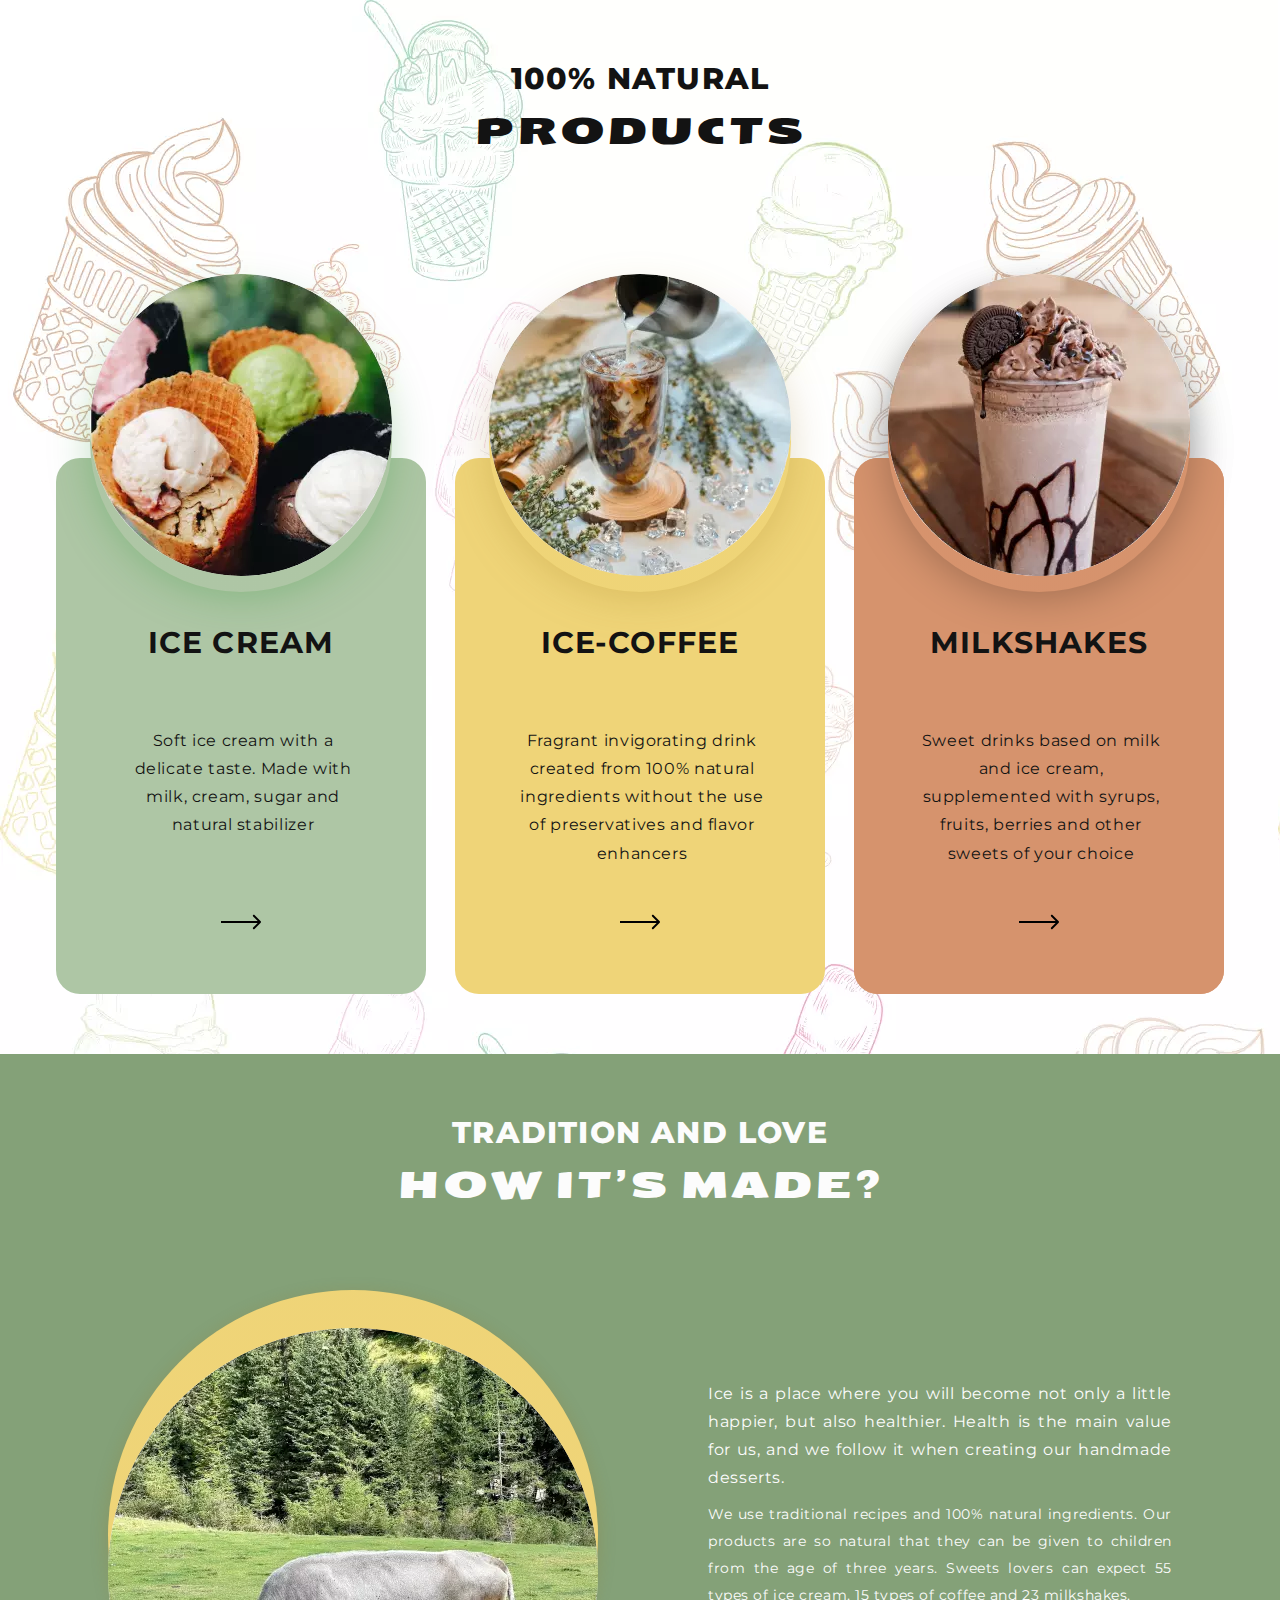
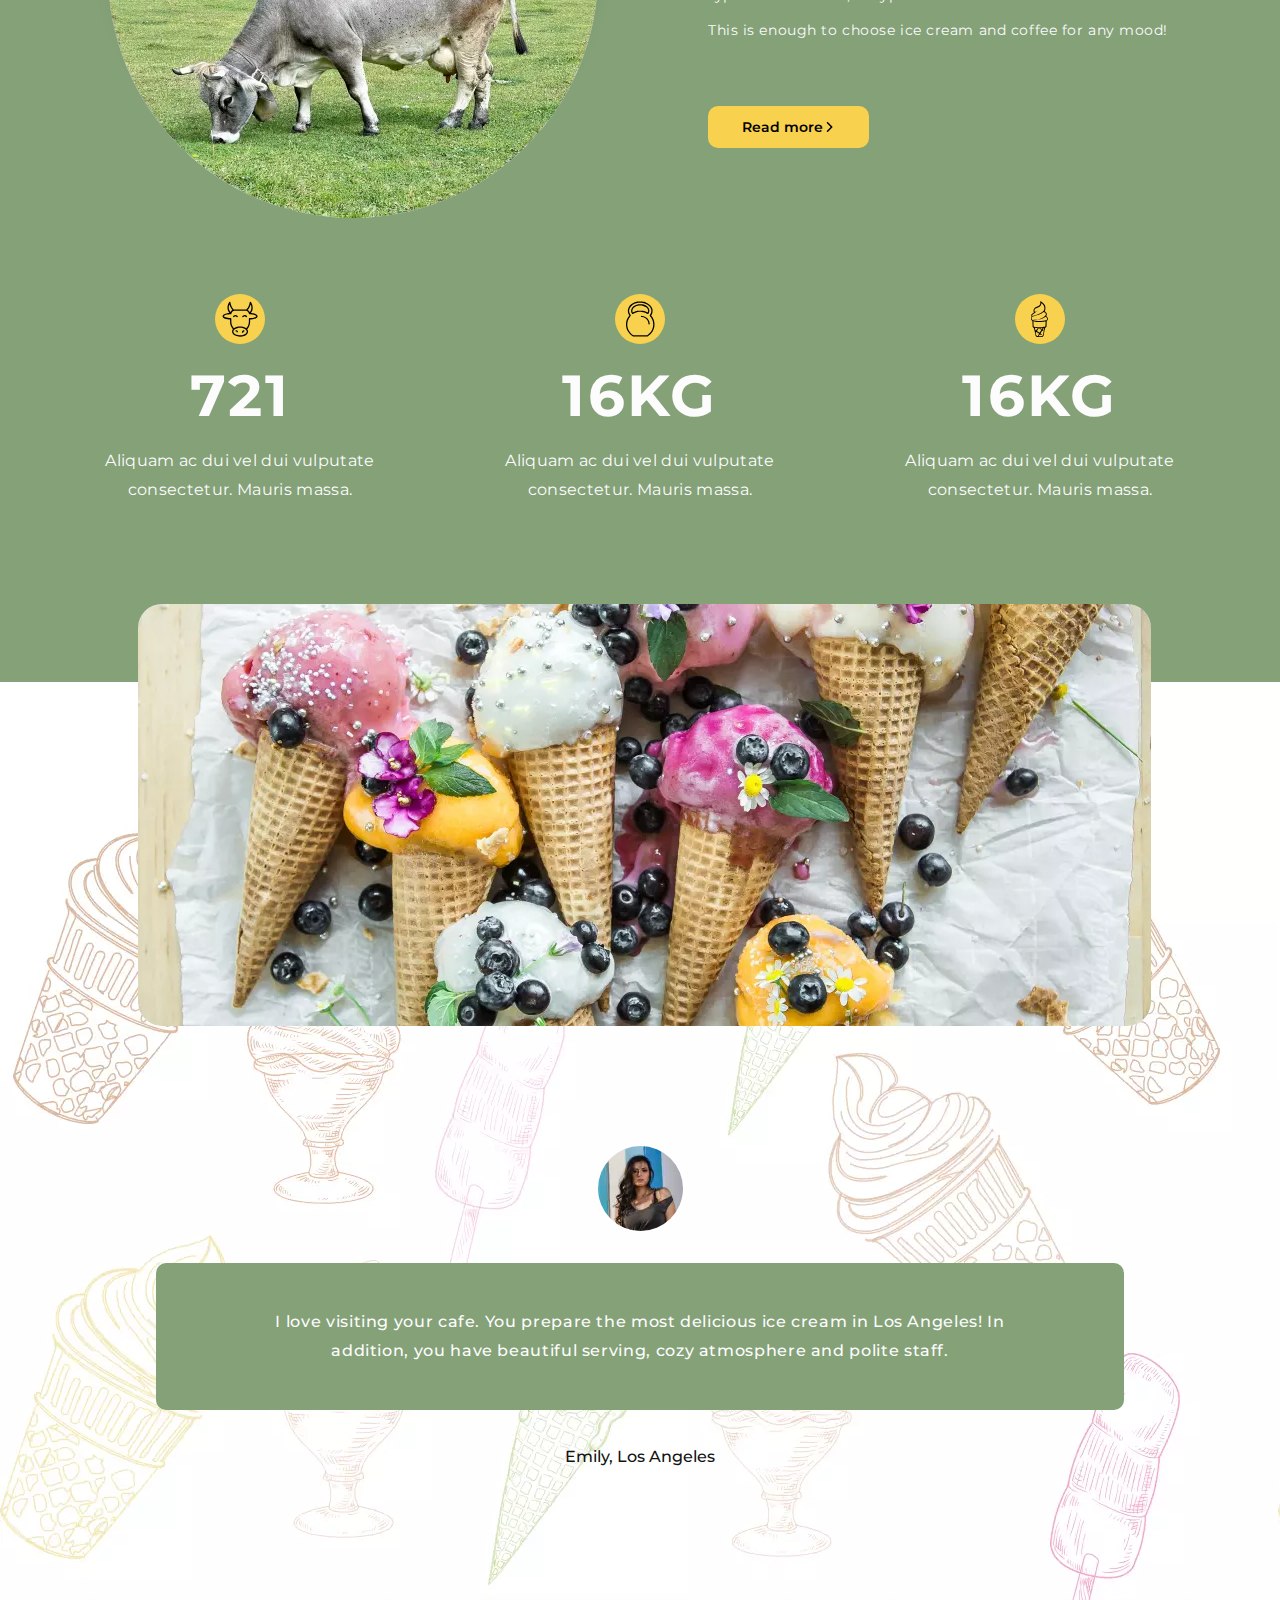
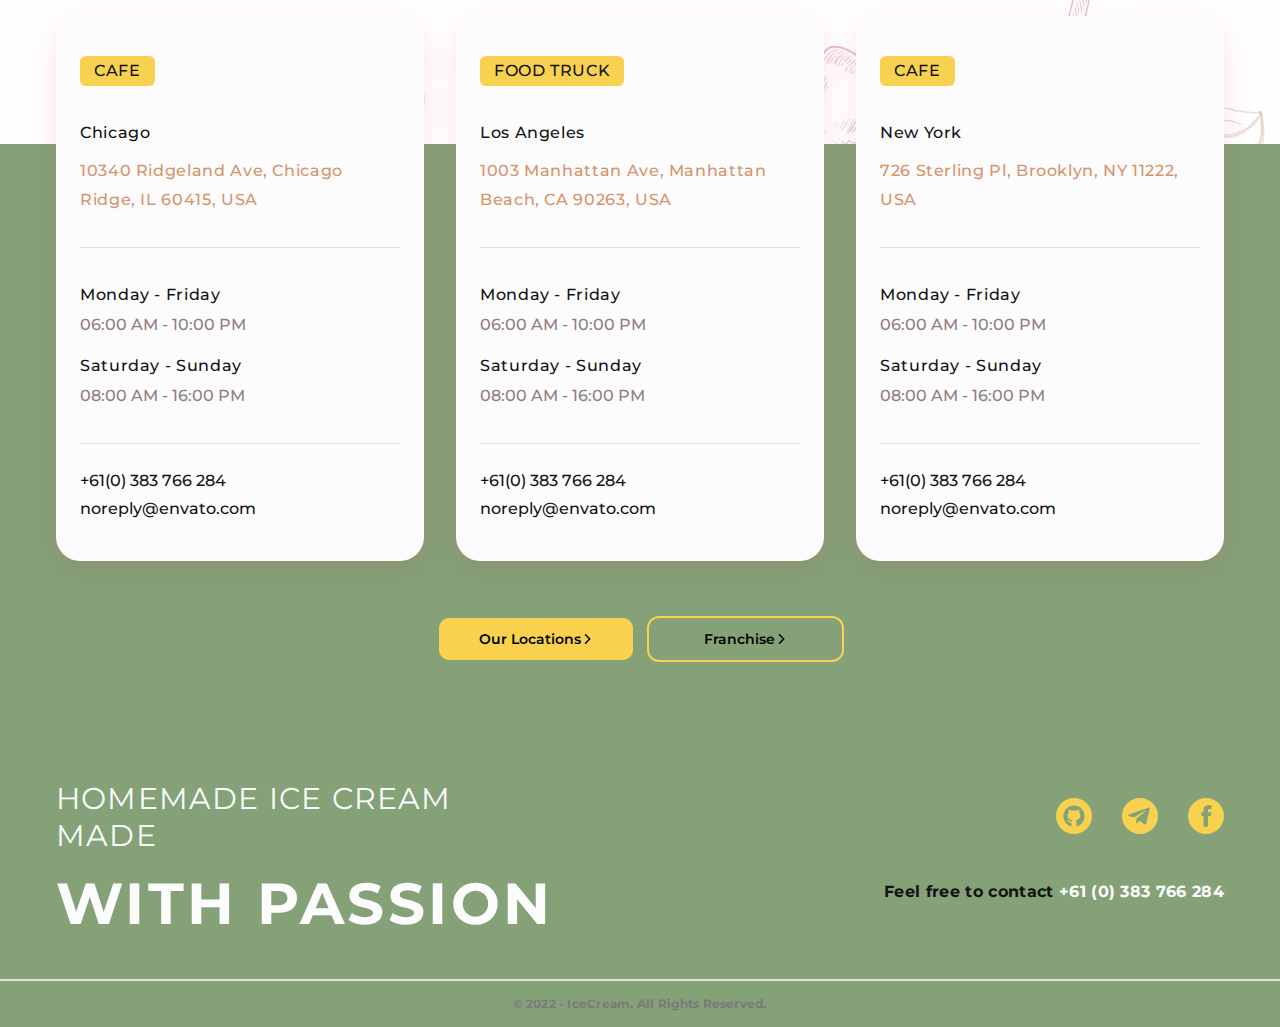
==== commit 334c0bff: "sdfsd" ====
--- a/index.html
+++ b/index.html
@@ -150,7 +150,7 @@
       </div>
     </section>
 
-    <!-- <section class="traditions">
+    <section class="traditions">
       <div class="conteiner">
         <div class="tradition-block">
 
@@ -214,8 +214,8 @@
 
     <section class="review-section">
       <div class="conteiner">
-       <div class="block-for-slider">
-        <div class="img-slider">
+        <div class="block-for-slider">
+          <div class="img-slider">
 
             <img srcset="
                 image\w\first-slider_280.jpg 280w,
@@ -232,26 +232,26 @@
               (min-width: 320px) 280px, 100vw" src="./image/first-slier_280.webp" alt="peacture for slider"
               class="peacture-slider">
           </div>
-       </div>
-          
-
-          <div class="block-human-img">
-            <img srcset="
+        </div>
+
+
+        <div class="block-human-img">
+          <img srcset="
                 image\w\first-people_85.webp 85w,
                 image\w\first-people_170@2x.webp 170w" sizes="(min-width:1200px) 85px,
               (min-width:768px) 84px,
               (min-width:320px) 85px, 100vw" class="human-img" src="" alt="">
-          </div>
-
-          <div class="block-descrp">
-            <p class="descrp-review">I love visiting your cafe.
-              You prepare the most delicious ice cream in Los Angeles!
-              In addition, you have beautiful serving, cozy atmosphere and polite staff.</p>
-          </div>
-
-          <div class="block-inform-human">
-            <p>Emily, Los Angeles</p>
-          </div>
+        </div>
+
+        <div class="block-descrp">
+          <p class="descrp-review">I love visiting your cafe.
+            You prepare the most delicious ice cream in Los Angeles!
+            In addition, you have beautiful serving, cozy atmosphere and polite staff.</p>
+        </div>
+
+        <div class="block-inform-human">
+          <p>Emily, Los Angeles</p>
+        </div>
       </div>
     </section>
   </main>
@@ -379,9 +379,9 @@
       <p class="descrp-security">&copy; 2022 - IceCream. All Rights Reserved.</p>
     </div>
 
-  </footer> -->
-
-    <!-- <button class="scroll-to-top" type="submit" id="Home">
+  </footer>
+
+  <!-- <button class="scroll-to-top" type="submit" id="Home">
     <svg class="icon-scroll" width="14" height="14">
       <use href="./image/sprite.svg#icon-arrow-up"></use>
     </svg>
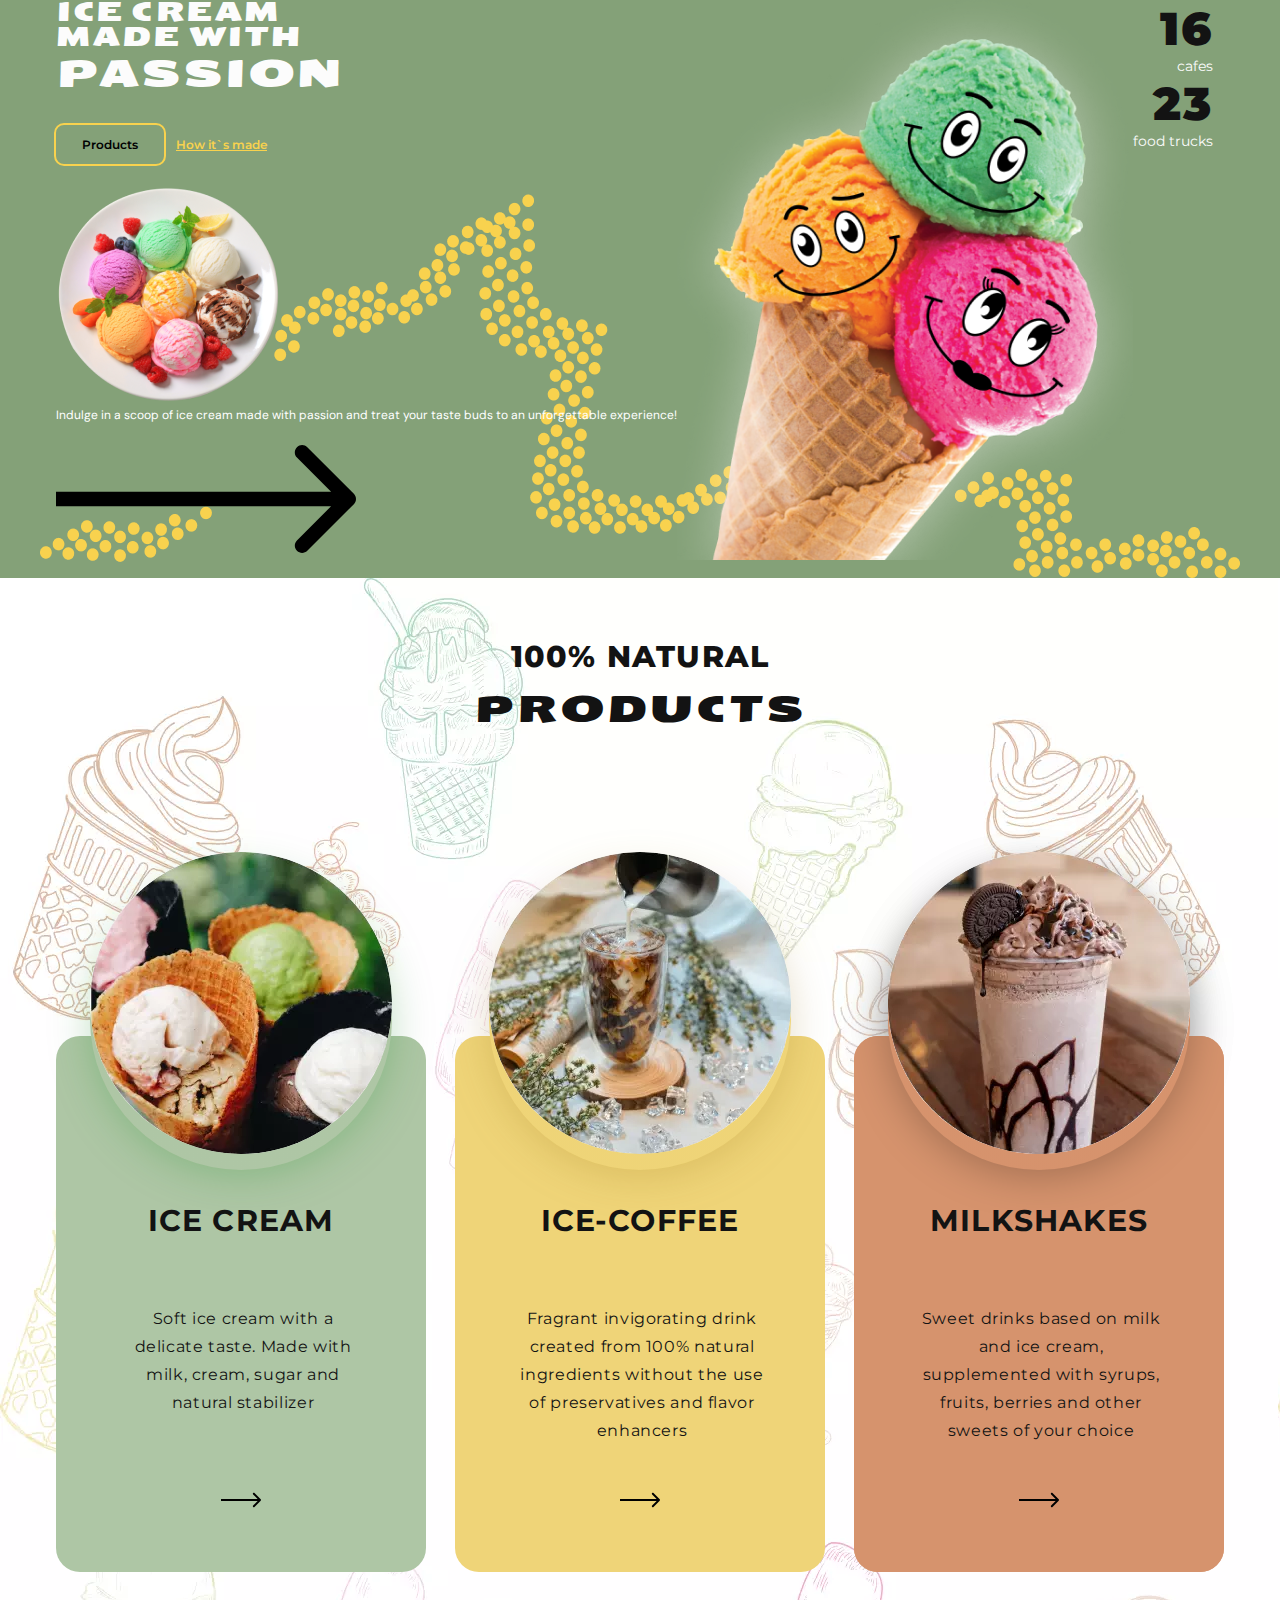
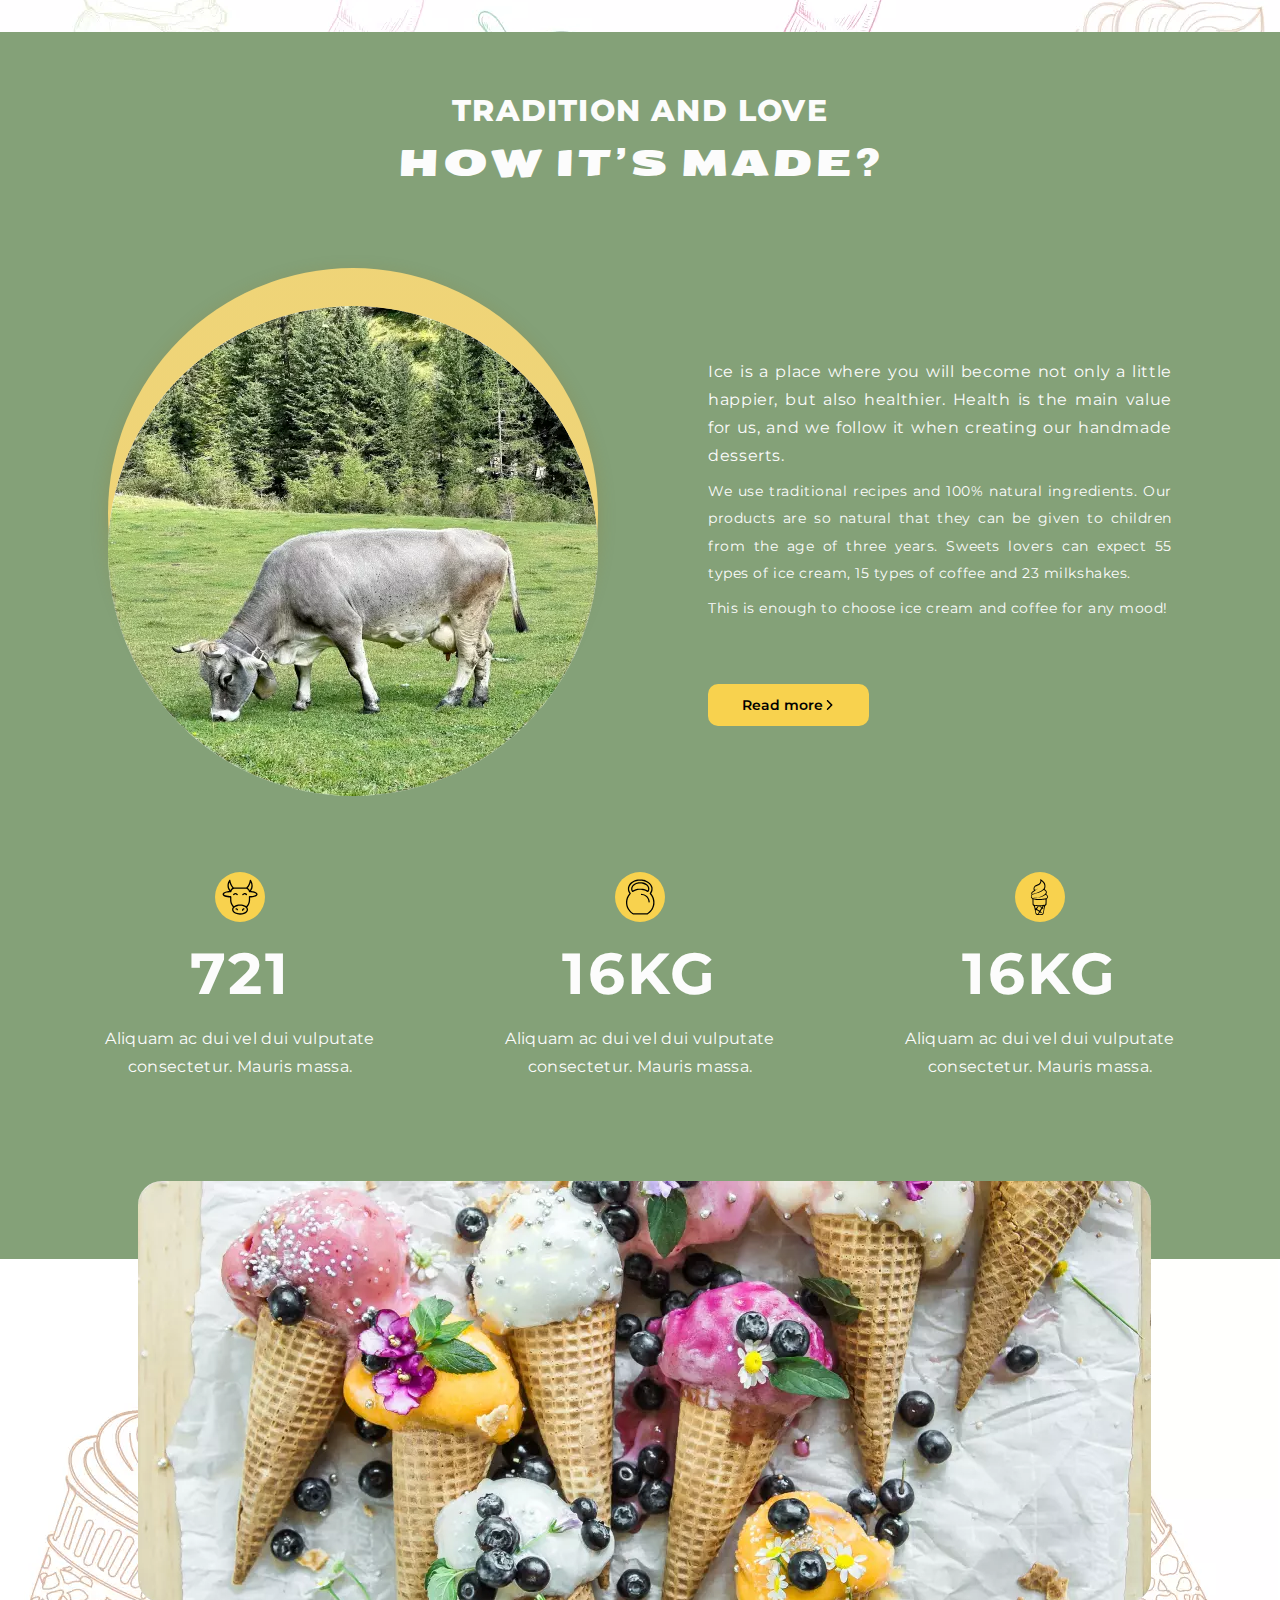
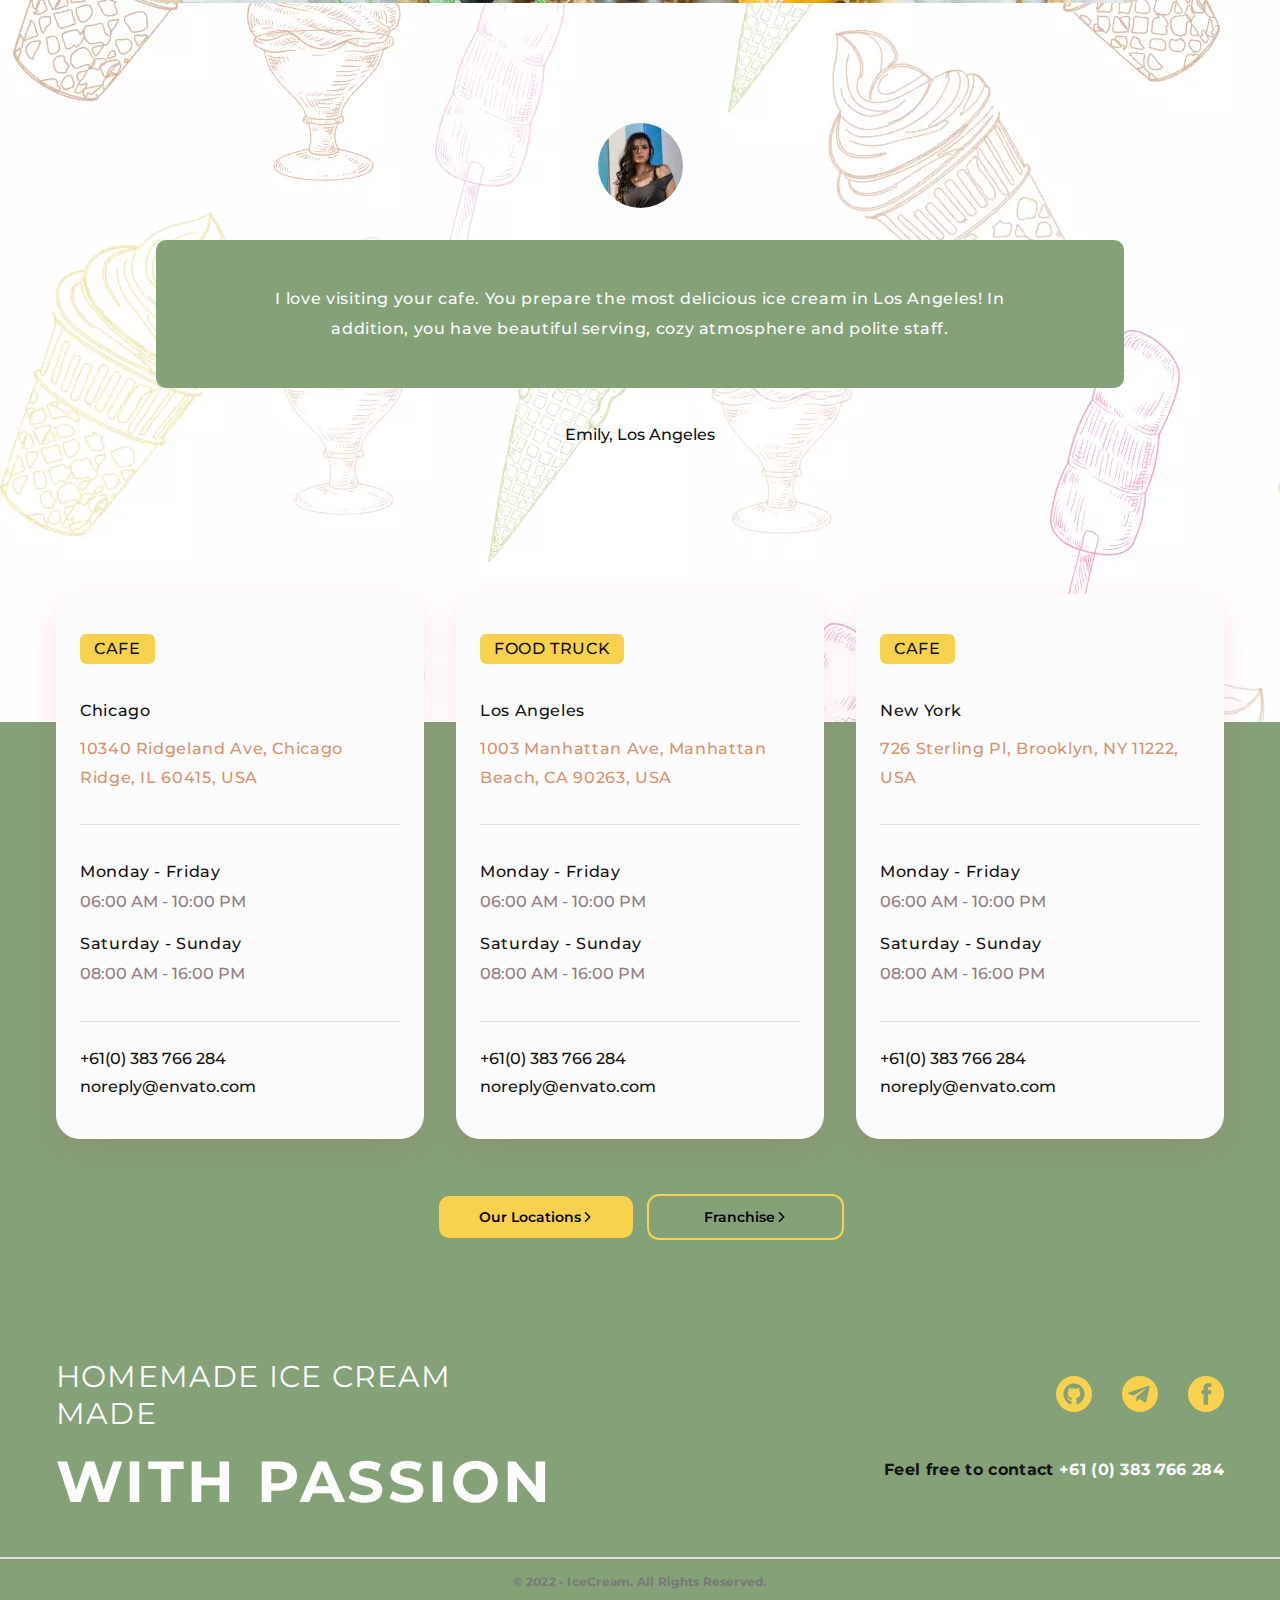
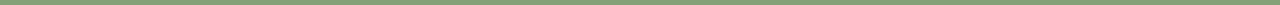
==== commit 3254e779: "asasd" ====
--- a/index.html
+++ b/index.html
@@ -9,10 +9,6 @@
   <link href='https://unpkg.com/boxicons@2.1.4/css/boxicons.min.css' rel='stylesheet'>
   <link rel="preconnect" href="https://fonts.googleapis.com" />
   <link rel="preconnect" href="https://fonts.gstatic.com" crossorigin />
-  <link
-    href="https://fonts.googleapis.com/css2?family=Comic+Neue&family=DM+Sans:opsz@9..40&family=Gabarito:wght@400;550;700;900&family=Montserrat:wght@400;500;600;700;800&family=Seymour+One&display=swap"
-    rel="stylesheet" />
-
   <link rel="stylesheet" href="https://cdnjs.cloudflare.com/ajax/libs/modern-normalize/2.0.0/modern-normalize.min.css"
     integrity="sha512-4xo8blKMVCiXpTaLzQSLSw3KFOVPWhm/TRtuPVc4WG6kUgjH6J03IBuG7JZPkcWMxJ5huwaBpOpnwYElP/m6wg=="
     crossorigin="anonymous" referrerpolicy="no-referrer" />
@@ -22,6 +18,13 @@
 </head>
 
 <body>
+  <a id="top"></a>
+  <a href="#top" class="scroll-to-top" id="Home">
+    <svg class="icon-scroll" width="14" height="14">
+      <use href="./image/sprite.svg#icon-arrow-up"></use>
+    </svg>
+  </a>
+
   <!-- <header class="header" id="Home">
     <div class="conteiner header-conteiner">
       <a href="./index.html" class="logo">
@@ -55,11 +58,11 @@
     </div>
   </header> -->
   <main>
-    <!-- <section class=" hero">
+    <section class="hero">
       <div class="conteiner">
         <div class="hero-wrapper">
           <div class="block-hello-hero">
-            <p class="title-hero">ice cream made with passion</p>
+            <p class="title-hero">ice cream made with <span class="passion">passion</span></p>
             <div class="block-btns">
               <button class="btn-Products">Products</button>
               <button class="btn-How-made">How it`s made</button>
@@ -67,7 +70,10 @@
 
             <div class="block-descrp-hello-hero-wrapper">
               <div class="img">
-                <img src="./image/many-ice-creame-768.webp" alt="">
+                <img srcset="
+
+                image\many-ice-creame.png 225w, 100vw" sizes="(min-width:1200px) 225px, (min-width:768px) 152px"
+                  class="img-many-ice-creame" src="./image/many-ice-creame-768.webp" alt="">
               </div>
 
               <p class="descrp-img">Indulge in a scoop of ice cream made with passion and treat your taste buds to an
@@ -83,19 +89,27 @@
 
           <div class="block-img-price">
             <div class="img">
-              <img src="./image/desktop.png" alt="" class="hero-img">
+              <img srcset="
+              image\w\hero-ice-creame_320.png 177w,
+              image\w\hero-ice-creame_480.png 218w,
+              image\w\hero-ice-creame_768.png 268w,
+              image\w\hero-ice-creame_1200.png 456w, 100vw
+              " sizes="(min-width:1200px) 456px,
+              (min-width:768px) 268px,
+              (min-width:480px) 218px,
+              (min-width:320px) 177px" src="" alt="" class="hero-img">
             </div>
 
-            <ul>
+            <ul class="item-price">
               <li class="numer">16</li>
               <li class="descrp-number">cafes</li>
               <li class="numer">23</li>
               <li class="descrp-number">food trucks</li>
             </ul>
           </div>
-      </div>
-      </div>
-    </section> -->
+        </div>
+      </div>
+    </section>
 
     <section class="products">
       <div class="conteiner">
@@ -381,11 +395,7 @@
 
   </footer>
 
-  <!-- <button class="scroll-to-top" type="submit" id="Home">
-    <svg class="icon-scroll" width="14" height="14">
-      <use href="./image/sprite.svg#icon-arrow-up"></use>
-    </svg>
-  </button> -->
+  <script src="./settings.js"></script>
 </body>
 
 </html>--- a/css/main.min.css
+++ b/css/main.min.css
@@ -1 +1 @@
-.conteiner{max-width:320px;padding:0 20px;margin:0 auto}@media screen and (min-width: 480px){.conteiner{max-width:480px;padding:0 20px}}@media screen and (min-width: 768px){.conteiner{max-width:768px;padding:0 32px}}@media screen and (min-width: 1200px){.conteiner{max-width:1200px;padding:0 16px}}*{padding:0;margin:0;border:0}*,*:before,*:after{-webkit-box-sizing:border-box;box-sizing:border-box}:focus,:active{outline:none}a:focus,a:active{outline:none}nav,footer,header,aside{display:block}html,body{height:100%;width:100%;font-size:100%;line-height:1;font-size:14px;-ms-text-size-adjust:100%;-moz-text-size-adjust:100%;-webkit-text-size-adjust:100%}input,button,textarea{font-family:inherit}input::-ms-clear{display:none}button{cursor:pointer;background-color:rgba(0,0,0,0)}button::-moz-focus-inner{padding:0;border:0}a,a:visited{text-decoration:none}a:hover{text-decoration:none}ul li{list-style:none}img{vertical-align:top}h1,h2,h3,h4,h5,h6{font-size:inherit;font-weight:400}.header-conteiner{display:-webkit-box;display:-ms-flexbox;display:flex;padding-top:8px}.header{background-color:#84a178}.nav-links{display:-webkit-box;display:-ms-flexbox;display:flex;-webkit-box-orient:horizontal;-webkit-box-direction:normal;-ms-flex-direction:row;flex-direction:row;gap:28px;padding:32px 0 12px 0}.nav-links .nav-link:hover{color:#f8d24e}.nav-links .nav-link:focus{color:#fff}@media screen and (max-width: 1200px){.nav-links{display:none}}.nav-link{text-decoration:none;color:#fcfcfc;font-family:"Montserrat";font-size:16px;font-style:normal;font-weight:700;line-height:normal;-webkit-transition:color 250ms ease;transition:color 250ms ease}.btn{background-color:#f8d24e;color:#000;font-family:"Montserrat";font-style:normal;line-height:normal;border:none;font-size:14px;font-weight:600;padding:12px 35px 12px 36px;margin-top:0;border-radius:10px;height:42px;display:-webkit-box;display:-ms-flexbox;display:flex;text-align:center;-webkit-box-align:center;-ms-flex-align:center;align-items:center;gap:4px;-webkit-transition:background 250ms ease;transition:background 250ms ease}.btn:hover{background:#0a8817;cursor:pointer}.btn:active{color:#fff;background:#0a8817;fill:#fff}@media screen and (max-width: 767px){.btn{display:none}}@media screen and (max-width: 1199px){.btn{margin-left:32px}}@media screen and (min-width: 1200px){.btn{margin-top:20px}}.btn-burger{background-color:rgba(0,0,0,0);margin-left:auto}.btn-burger .burger-menu{fill:#fff}.btn-burger .burger-menu .close-icon{display:none}@media screen and (min-width: 1200px){.btn-burger{display:none}}.header-navigation{display:-webkit-box;display:-ms-flexbox;display:flex;gap:200px;-webkit-box-flex:1;-ms-flex-positive:1;flex-grow:1}@media screen and (max-width: 1199px){.header-navigation{display:none}}.icon-logo{width:40px;height:37px}@media screen and (min-width: 480px){.icon-logo{width:48px;height:44px}}@media screen and (min-width: 1200px){.icon-logo{width:60px;height:65px}}.logo{display:-webkit-box;display:-ms-flexbox;display:flex;-webkit-box-flex:2;-ms-flex-positive:2;flex-grow:2;fill:#f8d24e}.hero{background-color:#84a178}.title-hero{color:#fcfcfc;font-family:"Seymour One";font-size:26px;font-style:normal;font-weight:400;line-height:normal;letter-spacing:1.04px;text-transform:uppercase;width:247px}.block-btns{display:-webkit-box;display:-ms-flexbox;display:flex;gap:12px}.btn-Products{color:#000;text-align:center;font-family:Montserrat;font-size:12px;font-style:normal;font-weight:600;line-height:normal;border-radius:8px;outline:2px solid #f8d24e;padding:12px 26px}.btn-Products:hover{outline-color:#0a8817}.btn-How-made{color:#f8d24e;text-align:center;font-family:Montserrat;font-size:12px;font-style:normal;font-weight:600;line-height:normal;text-decoration-line:underline}.btn-How-made:hover{color:#0a8817}.btn-How-made:focus{color:#fcfcfc}.btn-How-made:disabled{color:#ababab}.block-descrp-hello-hero-wrapper{display:none}.products{padding:60px 0;background-image:url(../image/bacrgound_mobile.webp)}@media screen and (min-width: 768px){.products{background-image:url(../image/background_tablet.webp)}}@media screen and (min-width: 1200px){.products{background-image:url(../image/bacground_desktop.webp)}}.title-products{color:#131313;text-align:center;font-family:Montserrat;font-size:18px;font-style:normal;font-weight:800;line-height:normal;text-transform:uppercase;margin-bottom:12px}@media screen and (min-width: 768px){.title-products{font-size:22px}}@media screen and (min-width: 1200px){.title-products{font-size:30px;letter-spacing:1.2px}}.name-section{color:#131313;text-align:center;font-family:"Seymour One";font-size:30px;font-style:normal;font-weight:400;line-height:normal;letter-spacing:1.2px;text-transform:uppercase;margin-bottom:148px}@media screen and (min-width: 480px){.name-section{margin-bottom:144px}}@media screen and (min-width: 768px){.name-section{margin-bottom:200px;font-size:34px;letter-spacing:1.36px}}@media screen and (min-width: 1200px){.name-section{margin-bottom:304px;font-size:36px;letter-spacing:2.16px}}.products-block-item{display:-webkit-box;display:-ms-flexbox;display:flex;-webkit-box-orient:vertical;-webkit-box-direction:normal;-ms-flex-direction:column;flex-direction:column;-webkit-box-align:center;-ms-flex-align:center;align-items:center;gap:168px}@media screen and (min-width: 768px){.products-block-item{-webkit-box-orient:horizontal;-webkit-box-direction:normal;-ms-flex-direction:row;flex-direction:row;gap:16px}}@media screen and (min-width: 1200px){.products-block-item{gap:29px}}.ice-creame-block{background-color:#aec6a5;position:relative;border-radius:24px;width:280px}.ice-creame-block::before{content:"";position:absolute;top:-98px;left:40px;width:200px;height:200px;background:-webkit-gradient(linear, left bottom, left top, from(rgba(156, 190, 143, 0.7)), to(rgba(156, 190, 143, 0.7))),#d9d9d9;background:linear-gradient(0deg, rgba(156, 190, 143, 0.7) 0%, rgba(156, 190, 143, 0.7) 100%),#d9d9d9;-webkit-filter:drop-shadow(0px 5.342px 20.033px rgba(10, 136, 23, 0.25));filter:drop-shadow(0px 5.342px 20.033px rgba(10, 136, 23, 0.25));border-radius:50%}.ice-creame-block::after{content:"";width:200px;height:200px;position:absolute;top:-108px;left:40px;background-image:url(../image/ice-creame.webp);border-radius:50%}@media screen and (min-width: 480px){.ice-creame-block{width:320px}.ice-creame-block::before{top:-94px;left:60px}.ice-creame-block::after{top:-106px;left:60px}}@media screen and (min-width: 768px){.ice-creame-block{width:224px}.ice-creame-block::before{top:-108px;left:12px}.ice-creame-block::after{top:-120px;left:12px}}@media screen and (min-width: 1200px){.ice-creame-block{width:370px}.ice-creame-block::before{width:302px;height:302px;top:-168px;left:34px}.ice-creame-block::after{width:302px;height:302px;background-image:url(../image/ice-creame-desktop.webp);top:-184px;left:34px}}.ice-coffee-block{background-color:#efd478;border-radius:24px;position:relative}.ice-coffee-block::before{content:"";position:absolute;top:-98px;left:40px;width:200px;height:200px;background:-webkit-gradient(linear, left bottom, left top, from(rgba(248, 210, 78, 0.7)), to(rgba(248, 210, 78, 0.7))),#d9d9d9;background:linear-gradient(0deg, rgba(248, 210, 78, 0.7) 0%, rgba(248, 210, 78, 0.7) 100%),#d9d9d9;-webkit-filter:drop-shadow(0px 5.404px 20.265px rgba(153, 114, 23, 0.25));filter:drop-shadow(0px 5.404px 20.265px rgba(153, 114, 23, 0.25));border-radius:50%}.ice-coffee-block::after{content:"";width:200px;height:200px;position:absolute;top:-108px;left:40px;background-image:url(../image/ice-coffee.webp);border-radius:50%}@media screen and (min-width: 480px){.ice-coffee-block{width:320px}.ice-coffee-block::before{top:-94px;left:60px}.ice-coffee-block::after{top:-106px;left:60px}}@media screen and (min-width: 768px){.ice-coffee-block{width:224px}.ice-coffee-block::before{top:-108px;left:12px}.ice-coffee-block::after{top:-120px;left:12px}}@media screen and (min-width: 1200px){.ice-coffee-block{width:370px}.ice-coffee-block::before{width:302px;height:302px;top:-168px;left:34px}.ice-coffee-block::after{width:302px;height:302px;background-image:url(../image/ice-coffee-desktop.webp);top:-184px;left:34px}}.milkshakes{background-color:#d6936d;border-radius:24px;position:relative}.milkshakes::before{content:"";position:absolute;top:-98px;left:40px;width:200px;height:200px;background:-webkit-gradient(linear, left bottom, left top, from(rgba(213, 117, 63, 0.7)), to(rgba(213, 117, 63, 0.7))),#d9d9d9;background:linear-gradient(0deg, rgba(213, 117, 63, 0.7) 0%, rgba(213, 117, 63, 0.7) 100%),#d9d9d9;-webkit-filter:drop-shadow(0px 5.413px 20.3px rgba(0, 0, 0, 0.25));filter:drop-shadow(0px 5.413px 20.3px rgba(0, 0, 0, 0.25));border-radius:50%}.milkshakes::after{content:"";width:200px;height:200px;position:absolute;top:-108px;left:40px;background-image:url(../image/milkshake.webp);border-radius:50%}@media screen and (min-width: 480px){.milkshakes{width:320px}.milkshakes::before{top:-94px;left:60px}.milkshakes::after{top:-106px;left:60px}}@media screen and (min-width: 768px){.milkshakes{width:224px}.milkshakes::before{top:-108px;left:12px}.milkshakes::after{top:-120px;left:12px}}@media screen and (min-width: 1200px){.milkshakes{width:370px}.milkshakes::before{width:302px;height:302px;top:-168px;left:34px}.milkshakes::after{width:302px;height:302px;background-image:url(../image/milkshakes-desktop.webp);top:-184px;left:34px}}.block-products{padding:124px 40px 16px;display:-webkit-box;display:-ms-flexbox;display:flex;-webkit-box-orient:vertical;-webkit-box-direction:normal;-ms-flex-direction:column;flex-direction:column;height:420px}@media screen and (min-width: 480px){.block-products{padding:126px 60px 16px;height:428px}}@media screen and (min-width: 768px){.block-products{padding:108px 26px 16px}}@media screen and (min-width: 1200px){.block-products{padding:166px 64px 60px;height:536px}}.title-block{color:#131313;text-align:center;font-family:Montserrat;font-size:20px;font-style:normal;font-weight:700;line-height:normal;letter-spacing:.8px;text-transform:uppercase}@media screen and (min-width: 768px){.title-block{font-size:22px;letter-spacing:.88px}}@media screen and (min-width: 1200px){.title-block{font-size:30px;letter-spacing:1.2px}}.descrp-block{color:#131313;text-align:center;font-family:Montserrat;font-size:14px;font-style:normal;font-weight:400;line-height:176%;letter-spacing:.56px;margin-top:40px;width:200px}@media screen and (min-width: 768px){.descrp-block{width:172px}}@media screen and (min-width: 1200px){.descrp-block{margin-top:66px;width:246px;font-size:16px;letter-spacing:.64px}}.btn-products{margin-top:auto;-webkit-transition:-webkit-transform 200ms ease-in-out;transition:-webkit-transform 200ms ease-in-out;transition:transform 200ms ease-in-out;transition:transform 200ms ease-in-out, -webkit-transform 200ms ease-in-out}.btn-products:hover{-webkit-transform:scale(1.2);transform:scale(1.2)}.traditions{background-color:#84a178}.title-tradition{color:#fcfcfc;text-align:center;font-family:Montserrat;font-size:18px;font-style:normal;font-weight:700;line-height:normal;text-transform:uppercase}@media screen and (min-width: 768px){.title-tradition{font-size:22px;font-weight:800;letter-spacing:.88px}}@media screen and (min-width: 1200px){.title-tradition{font-size:30px;letter-spacing:1.2px}}.tradition-block{display:-webkit-box;display:-ms-flexbox;display:flex;-webkit-box-orient:vertical;-webkit-box-direction:normal;-ms-flex-direction:column;flex-direction:column;-webkit-box-align:center;-ms-flex-align:center;align-items:center;padding:60px 0 68px}@media screen and (min-width: 480px){.tradition-block{display:block;width:280px;margin-right:auto;margin-left:auto;padding:60px 0 82px}}@media screen and (min-width: 768px){.tradition-block{-webkit-box-align:baseline;-ms-flex-align:baseline;align-items:baseline;display:-webkit-box;display:-ms-flexbox;display:flex;-webkit-box-orient:vertical;-webkit-box-direction:normal;-ms-flex-direction:column;flex-direction:column;-webkit-box-align:center;-ms-flex-align:center;align-items:center;width:100%;padding:60px 0 204px}}@media screen and (min-width: 1200px){.tradition-block{padding:60px 0 178px}}.main-title{color:#fcfcfc;text-align:center;font-family:"Seymour One";font-size:30px;font-style:normal;font-weight:400;line-height:normal;letter-spacing:1.2px;text-transform:uppercase;width:200px;margin:12px auto 32px auto}@media screen and (min-width: 768px){.main-title{font-size:34px;letter-spacing:2.04px;width:460px;margin:12px auto 72px auto;width:100%}}@media screen and (min-width: 1200px){.main-title{font-size:36px;letter-spacing:2.16px;margin-bottom:82px}}.presentation{position:relative}@media screen and (min-width: 768px){.presentation{display:-webkit-box;display:-ms-flexbox;display:flex;gap:38px}}@media screen and (min-width: 1200px){.presentation{gap:110px}}.block-kow::before{content:"";display:block;width:278px;height:278px;border-radius:50%;background:-webkit-gradient(linear, left bottom, left top, from(rgba(248, 210, 78, 0.7)), to(rgba(248, 210, 78, 0.7))),#d9d9d9;background:linear-gradient(0deg, rgba(248, 210, 78, 0.7) 0%, rgba(248, 210, 78, 0.7) 100%),#d9d9d9;-webkit-box-shadow:0px 4.486px 16.822px 0px rgba(153,114,23,.25);box-shadow:0px 4.486px 16.822px 0px rgba(153,114,23,.25);position:absolute;top:0;left:0}.block-kow::after{content:"";display:block;width:278px;height:278px;border-radius:50%;background:url(../image/cow-mobile.webp),#d3d3d3 0px -15.02px/100% 123.077% no-repeat;position:absolute;top:22px;left:0}@media screen and (min-width: 768px){.block-kow::before{content:"";display:block;position:relative;width:330px;height:330px}.block-kow::after{content:"";display:block;width:330px;height:330px;border-radius:50%;background:url(../image/cow-tablet.webp),#d3d3d3 0px -15.02px/100% 123.077% no-repeat}}@media screen and (min-width: 1200px){.block-kow::before{width:490px;height:490px}.block-kow::after{width:490px;height:490px;top:38px;background-image:url(../image/cow-desktop.webp)}}.traditional-descrp{color:#fcfcfc;text-align:center;font-family:Montserrat;font-size:12px;font-style:normal;font-weight:400;line-height:176%;letter-spacing:.48px}@media screen and (min-width: 768px){.traditional-descrp{text-align:justify;max-width:334px}}@media screen and (min-width: 1200px){.traditional-descrp{font-size:14px;letter-spacing:.56px;line-height:194%;max-width:464px}}@media screen and (min-width: 1200px){.main-descrp{line-height:176%;font-size:16px;letter-spacing:.64px}}.tradition-btn{color:#000;text-align:center;font-family:Montserrat;font-size:14px;font-style:normal;font-weight:600;line-height:18px;padding:12px 34px;margin:24px auto 60px auto;display:-webkit-box;display:-ms-flexbox;display:flex;-webkit-box-align:center;-ms-flex-align:center;align-items:center;border-radius:10px;background-color:#f8d24e;-webkit-transition:background-color 200ms ease-in;transition:background-color 200ms ease-in}.tradition-btn:hover{background-color:#0a8817}.tradition-btn:active{color:#fcfcfc;fill:#fcfcfc}.tradition-btn:disabled{background:#ababab}@media screen and (min-width: 768px){.tradition-btn{margin:32px auto 80px 0}}@media screen and (min-width: 1200px){.tradition-btn{margin:54px auto 146px 0}}@media screen and (min-width: 768px){.icon-blocks{width:100%;display:-webkit-box;display:-ms-flexbox;display:flex;-webkit-box-pack:justify;-ms-flex-pack:justify;justify-content:space-between}}.block-repeat{display:-webkit-box;display:-ms-flexbox;display:flex;-webkit-box-orient:vertical;-webkit-box-direction:normal;-ms-flex-direction:column;flex-direction:column;-webkit-box-align:center;-ms-flex-align:center;align-items:center;gap:16px}.block-repeat:not(:last-child){margin-bottom:32px}@media screen and (min-width: 768px){.block-repeat{max-width:152px}.block-repeat:not(:last-child){margin-bottom:0}}@media screen and (min-width: 1200px){.block-repeat{max-width:368px}}.link-icon{display:block;width:50px;height:50px;background-color:#f8d24e;border-radius:50%;display:-webkit-box;display:-ms-flexbox;display:flex;-webkit-box-align:center;-ms-flex-align:center;align-items:center;-webkit-box-pack:center;-ms-flex-pack:center;justify-content:center}.number{color:#fcfcfc;text-align:center;font-family:Montserrat;font-size:36px;font-style:normal;font-weight:700;line-height:normal;letter-spacing:1.44px;text-transform:uppercase}@media screen and (min-width: 768px){.number{font-size:48px;letter-spacing:1.92px}}@media screen and (min-width: 1200px){.number{font-size:58px;letter-spacing:2.32px}}.title-block-icon-cow{color:#fcfcfc;text-align:center;font-family:Montserrat;font-size:12px;font-style:normal;font-weight:400;line-height:170%;width:230px}@media screen and (min-width: 768px){.title-block-icon-cow{font-size:14px;line-height:174%;width:152px}}@media screen and (min-width: 1200px){.title-block-icon-cow{font-size:16px;line-height:176%;letter-spacing:.32px;width:368px}}.descrp-traditions{padding-top:370px;display:-webkit-box;display:-ms-flexbox;display:flex;-webkit-box-orient:vertical;-webkit-box-direction:normal;-ms-flex-direction:column;flex-direction:column;gap:4px}@media screen and (min-width: 768px){.descrp-traditions{gap:8px;padding-top:8px;margin-left:auto}}@media screen and (min-width: 1200px){.descrp-traditions{padding-top:90px;margin-left:0}}.review-section{background-image:url(../image/bacrgound_mobile.webp);padding:174px 0 436px}@media screen and (min-width: 480px){.review-section{padding:234px 0 432px}}@media screen and (min-width: 768px){.review-section{background-image:url(../image/background_tablet.webp);padding:284px 0 422px}}@media screen and (min-width: 1200px){.review-section{background-image:url(../image/bacground_desktop.webp);padding:464px 0 272px}}.block-for-slider{position:relative}.img-slider{position:absolute;top:-204px;left:auto}@media screen and (min-width: 480px){.img-slider{top:-274px}}@media screen and (min-width: 768px){.img-slider{top:-390px}}@media screen and (min-width: 1200px){.img-slider{top:-542px;left:7%}}.peacture-slider{border-radius:8px}@media screen and (min-width: 768px){.peacture-slider{border-radius:18px}}@media screen and (min-width: 1200px){.peacture-slider{border-radius:24px}}.block-human-img{width:-webkit-max-content;width:-moz-max-content;width:max-content;margin-left:auto;margin-right:auto}.human-img{border-radius:50%}.block-descrp{color:#fcfcfc;text-align:center;font-family:Montserrat;font-size:12px;font-style:normal;font-weight:400;line-height:255%;background-color:#84a178;border-radius:10px;padding:35px 39px;width:280px;margin:32px auto}@media screen and (min-width: 768px){.block-descrp{font-size:14px;font-weight:500;line-height:186%;letter-spacing:.56px;padding:28px 80px;width:705px}}@media screen and (min-width: 1200px){.block-descrp{letter-spacing:.64px;font-size:16px;padding:44px 108px;width:968px}}.block-inform-human{color:#131313;text-align:center;font-family:Montserrat;font-size:20px;font-style:normal;font-weight:500;line-height:186%}@media screen and (min-width: 768px){.block-inform-human{font-size:16px}}footer{background-color:#84a178;position:relative}.item-contacts{position:absolute;top:-358px;left:auto;display:-webkit-box;display:-ms-flexbox;display:flex;-ms-flex-wrap:wrap;flex-wrap:wrap;-webkit-box-pack:center;-ms-flex-pack:center;justify-content:center;width:280px;gap:16px}@media screen and (min-width: 480px){.item-contacts{width:440px;top:-358px}}@media screen and (min-width: 768px){.item-contacts{top:-300px;width:704px}}@media screen and (min-width: 1200px){.item-contacts{gap:32px;top:-128px;width:1168px}}.list-contacts{width:280px;border-radius:24px;background:#fcfcfc;-webkit-box-shadow:0px 8px 30px 0px rgba(212,20,67,.1);box-shadow:0px 8px 30px 0px rgba(212,20,67,.1);padding:40px 32px 24px 32px}@media screen and (min-width: 768px){.list-contacts{width:224px;padding:40px 24px}}@media screen and (min-width: 1200px){.list-contacts{width:368px}}.title-block-contact{color:#131313;text-align:center;font-family:Montserrat;font-size:12px;font-style:normal;font-weight:500;line-height:120%;letter-spacing:.48px;background-color:#f8d24e;padding:4px 22px;border-radius:4px;max-width:-webkit-max-content;max-width:-moz-max-content;max-width:max-content;margin-bottom:20px;text-transform:uppercase}@media screen and (min-width: 768px){.title-block-contact{font-size:16px;letter-spacing:.64px;line-height:140%;margin-bottom:32px;padding:4px 14px;border-radius:6px}}.block-address,.block-days{border-bottom:1px solid #e1e1e1}.title-address{color:#131313;font-family:Montserrat;font-size:12px;font-style:normal;font-weight:500;line-height:186%;letter-spacing:.48px;margin-bottom:8px}@media screen and (min-width: 768px){.title-address{font-size:14px;letter-spacing:.56px;margin-bottom:12px}}@media screen and (min-width: 1200px){.title-address{font-size:16px;letter-spacing:.64px;margin-bottom:8px}}.address{color:#d6936d;font-family:Montserrat;font-size:12px;font-style:normal;font-weight:500;line-height:183%;letter-spacing:.48px;display:block;margin-bottom:24px}.address:hover{-webkit-text-decoration:2px underline #d6936d;text-decoration:2px underline #d6936d}@media screen and (min-width: 768px){.address{font-size:14px;letter-spacing:.56px;margin-bottom:32px}}@media screen and (min-width: 1200px){.address{font-size:16px;letter-spacing:.64px}}.days{color:#131313;font-family:Montserrat;font-size:12px;font-style:normal;font-weight:500;line-height:186%}.days.main-day{padding-top:24px}@media screen and (min-width: 768px){.days{font-size:14px}.days.main-day{padding-top:32px}}@media screen and (min-width: 1200px){.days{font-size:16px;letter-spacing:.64px}}.time{color:#ababab;font-family:Montserrat;font-size:12px;font-style:normal;font-weight:500;line-height:186%}.time.main-time{margin-bottom:8px}.time.second-time{padding-bottom:24px}@media screen and (min-width: 768px){.time{font-size:14px;color:#907e82}.time.second-time{padding-bottom:32px}}@media screen and (min-width: 1200px){.time{font-size:16px}.time.main-time{margin-bottom:12px}}.phone-number{color:#131313;font-family:Montserrat;font-size:12px;font-style:normal;font-weight:500;line-height:160%;padding-top:24px;margin-bottom:6px}@media screen and (min-width: 768px){.phone-number{font-size:14px;margin-bottom:4px}}@media screen and (min-width: 1200px){.phone-number{font-size:16px}}.mail-address{color:#131313;font-family:Montserrat;font-size:12px;font-style:normal;font-weight:500;line-height:160%}@media screen and (min-width: 768px){.mail-address{font-size:14px;line-height:150%}}@media screen and (min-width: 1200px){.mail-address{font-size:16px}}.block-btns-footer{display:-webkit-box;display:-ms-flexbox;display:flex;-ms-flex-wrap:wrap;flex-wrap:wrap;-webkit-box-pack:center;-ms-flex-pack:center;justify-content:center;max-width:280px;margin:0 auto;gap:16px;padding-top:956px}@media screen and (min-width: 480px){.block-btns-footer{padding-top:956px}}@media screen and (min-width: 768px){.block-btns-footer{max-width:-webkit-max-content;max-width:-moz-max-content;max-width:max-content;padding-top:278px}}@media screen and (min-width: 1200px){.block-btns-footer{padding-top:474px}}.btn-footer{color:#131313;text-align:center;font-family:Montserrat;font-size:14px;font-style:normal;font-weight:600;line-height:18px;background-color:#f8d24e;border-radius:10px;display:-webkit-box;display:-ms-flexbox;display:flex;-webkit-box-align:center;-ms-flex-align:center;align-items:center;padding:12px 40px;-webkit-transition:background-color 200ms ease-in-out,outline-color 200ms ease-in-out;transition:background-color 200ms ease-in-out,outline-color 200ms ease-in-out}.btn-footer:hover{background-color:#0a8817}.btn-footer:focus{color:#fcfcfc}.btn-footer:focus .icon-btns-footer{fill:#fcfcfc}.btn-footer:disabled{background-color:#ababab}.btn-footer.franchise{padding:12px 55px;border-radius:10px;outline:2px solid #f8d24e;background-color:rgba(0,0,0,0)}.btn-footer.franchise:hover{outline-color:#0a8817}.btn-footer.franchise:focus{color:#fff;outline-color:#0a8817}.btn-footer.franchise:disabled{outline-color:#ababab}.btn-footer{color:#000;text-align:center;font-family:Montserrat;font-size:14px;font-style:normal;font-weight:600;line-height:18px}.block-title-footer{margin-top:60px}@media screen and (min-width: 768px){.block-title-footer{margin-top:40px}}@media screen and (min-width: 1200px){.block-title-footer{margin-top:120px}}.smoll-title{color:#fcfcfc;font-family:Montserrat;font-size:18px;font-style:normal;font-weight:700;line-height:normal;text-transform:uppercase;width:232px;margin-bottom:16px}@media screen and (min-width: 768px){.smoll-title{font-size:26px;letter-spacing:1.04px;font-weight:400;margin-bottom:8px;width:352px}}@media screen and (min-width: 1200px){.smoll-title{font-size:30px;letter-spacing:1.2px;margin-bottom:14px;width:504px}}.big-title{color:#fcfcfc;font-family:Montserrat;font-size:34px;font-style:normal;font-weight:700;line-height:normal;letter-spacing:1.36px;text-transform:uppercase;width:200px}@media screen and (min-width: 768px){.big-title{font-size:48px;letter-spacing:2.88px;width:352px}}@media screen and (min-width: 1200px){.big-title{font-size:58px;font-weight:700;letter-spacing:3.48px;width:-webkit-max-content;width:-moz-max-content;width:max-content}}.social-link-item{display:-webkit-box;display:-ms-flexbox;display:flex;-webkit-box-pack:end;-ms-flex-pack:end;justify-content:flex-end;margin-top:60px;margin-bottom:20px;gap:20px}@media screen and (min-width: 768px){.social-link-item{margin-top:100px;margin-bottom:34px;gap:30px}}@media screen and (min-width: 1200px){.social-link-item{margin-top:138px;margin-bottom:40px}}.descrp-footer{color:#131313;text-align:right;font-family:Montserrat;font-size:12px;font-style:normal;font-weight:700;line-height:186%}@media screen and (min-width: 768px){.descrp-footer{font-size:14px}}@media screen and (min-width: 1200px){.descrp-footer{font-size:16px;letter-spacing:.32px}}.phone-number-footer{color:#fcfcfc;font-family:Montserrat;font-size:12px;font-style:normal;font-weight:700;line-height:186%}@media screen and (min-width: 768px){.phone-number-footer{font-size:14px}}@media screen and (min-width: 1200px){.phone-number-footer{font-size:16px;letter-spacing:.32px}}.block-footer{display:-webkit-box;display:-ms-flexbox;display:flex;-webkit-box-orient:vertical;-webkit-box-direction:normal;-ms-flex-direction:column;flex-direction:column;-webkit-box-pack:justify;-ms-flex-pack:justify;justify-content:space-between}@media screen and (min-width: 768px){.block-footer{display:-webkit-box;display:-ms-flexbox;display:flex;-webkit-box-orient:horizontal;-webkit-box-direction:normal;-ms-flex-direction:row;flex-direction:row}}.block-security{margin-top:40px}.line-security{border:1px solid #e1e1e1}.descrp-security{color:#7a7a7a;text-align:center;font-family:Montserrat;font-size:14px;font-style:normal;font-weight:700;line-height:152%;width:148px;margin-left:auto;margin-right:auto;padding-top:20px 0 24px}@media screen and (min-width: 480px){.descrp-security{width:154px}}@media screen and (min-width: 768px){.descrp-security{width:-webkit-max-content;width:-moz-max-content;width:max-content;line-height:186%;letter-spacing:.28px;padding:12px 0}}@media screen and (min-width: 1200px){.descrp-security{font-size:12px;letter-spacing:.24px}}/*# sourceMappingURL=main.min.css.map */+@import"https://fonts.googleapis.com/css2?family=DM+Sans:opsz@9..40&family=Montserrat:wght@400;500;600;700;800;900&family=Seymour+One&display=swap";.conteiner{width:320px;padding:0 20px;margin:0 auto}@media screen and (min-width: 480px){.conteiner{width:480px;padding:0 20px}}@media screen and (min-width: 768px){.conteiner{width:768px;padding:0 32px}}@media screen and (min-width: 1200px){.conteiner{width:1200px;padding:0 16px}}*{padding:0;margin:0;border:0}*,*:before,*:after{-webkit-box-sizing:border-box;box-sizing:border-box}:focus,:active{outline:none}a:focus,a:active{outline:none}nav,footer,header,aside{display:block}html,body{height:100%;width:100%;font-size:100%;line-height:1;font-size:14px;-ms-text-size-adjust:100%;-moz-text-size-adjust:100%;-webkit-text-size-adjust:100%}input,button,textarea{font-family:inherit}input::-ms-clear{display:none}button{cursor:pointer;background-color:rgba(0,0,0,0)}button::-moz-focus-inner{padding:0;border:0}a,a:visited{text-decoration:none}a:hover{text-decoration:none}ul li{list-style:none}img{vertical-align:top}h1,h2,h3,h4,h5,h6{font-size:inherit;font-weight:400}.header-conteiner{display:-webkit-box;display:-ms-flexbox;display:flex;padding-top:8px}.header{background-color:#84a178}.nav-links{display:-webkit-box;display:-ms-flexbox;display:flex;-webkit-box-orient:horizontal;-webkit-box-direction:normal;-ms-flex-direction:row;flex-direction:row;gap:28px;padding:32px 0 12px 0}.nav-links .nav-link:hover{color:#f8d24e}.nav-links .nav-link:focus{color:#fff}@media screen and (max-width: 1200px){.nav-links{display:none}}.nav-link{text-decoration:none;color:#fcfcfc;font-family:"Montserrat";font-size:16px;font-style:normal;font-weight:700;line-height:normal;-webkit-transition:color 250ms ease;transition:color 250ms ease}.btn{background-color:#f8d24e;color:#000;font-family:"Montserrat";font-style:normal;line-height:normal;border:none;font-size:14px;font-weight:600;padding:12px 35px 12px 36px;margin-top:0;border-radius:10px;height:42px;display:-webkit-box;display:-ms-flexbox;display:flex;text-align:center;-webkit-box-align:center;-ms-flex-align:center;align-items:center;gap:4px;-webkit-transition:background 250ms ease;transition:background 250ms ease}.btn:hover{background:#0a8817;cursor:pointer}.btn:active{color:#fff;background:#0a8817;fill:#fff}@media screen and (max-width: 767px){.btn{display:none}}@media screen and (max-width: 1199px){.btn{margin-left:32px}}@media screen and (min-width: 1200px){.btn{margin-top:20px}}.btn-burger{background-color:rgba(0,0,0,0);margin-left:auto}.btn-burger .burger-menu{fill:#fff}.btn-burger .burger-menu .close-icon{display:none}@media screen and (min-width: 1200px){.btn-burger{display:none}}.header-navigation{display:-webkit-box;display:-ms-flexbox;display:flex;gap:200px;-webkit-box-flex:1;-ms-flex-positive:1;flex-grow:1}@media screen and (max-width: 1199px){.header-navigation{display:none}}.icon-logo{width:40px;height:37px}@media screen and (min-width: 480px){.icon-logo{width:48px;height:44px}}@media screen and (min-width: 1200px){.icon-logo{width:60px;height:65px}}.logo{display:-webkit-box;display:-ms-flexbox;display:flex;-webkit-box-flex:2;-ms-flex-positive:2;flex-grow:2;fill:#f8d24e}.hero{background-color:#84a178;display:-webkit-box;display:-ms-flexbox;display:flex;-webkit-box-orient:vertical;-webkit-box-direction:normal;-ms-flex-direction:column;flex-direction:column;background-image:url(../image/many-320.png);background-repeat:no-repeat;background-position:bottom}@media screen and (min-width: 480px){.hero{background-image:url(../image/many-480.png);background-position:bottom}}@media screen and (min-width: 768px){.hero{background-image:url(../image/many-768.png);background-position:bottom}}@media screen and (min-width: 1200px){.hero{background-image:url(../image/many-1200.png)}}.hero-wrapper{display:-webkit-box;display:-ms-flexbox;display:flex;-webkit-box-orient:vertical;-webkit-box-direction:normal;-ms-flex-direction:column;flex-direction:column}@media screen and (min-width: 768px){.hero-wrapper{-webkit-box-orient:horizontal;-webkit-box-direction:normal;-ms-flex-direction:row;flex-direction:row}}.passion{color:#fcfcfc;font-family:"Seymour One";font-size:34px;font-style:normal;font-weight:400;line-height:96.5%;text-transform:uppercase}@media screen and (min-width: 1200px){.passion{color:#fcfcfc;font-family:"Seymour One";font-size:38px;font-style:normal;font-weight:400;line-height:normal;letter-spacing:1.52px;text-transform:uppercase}}.title-hero{color:#fcfcfc;font-family:"Seymour One";font-size:26px;font-style:normal;font-weight:400;line-height:normal;letter-spacing:1.04px;text-transform:uppercase;width:247px;margin-bottom:32px}@media screen and (min-width: 768px){.title-hero{font-size:34px;line-height:96.5%;font-size:34px;margin-bottom:24px}}@media screen and (min-width: 1200px){.title-hero{font-size:26px;letter-spacing:1.52px;margin-bottom:28px}}.block-btns{display:-webkit-box;display:-ms-flexbox;display:flex;gap:12px;margin-bottom:18px}.btn-Products{color:#000;text-align:center;font-family:Montserrat;font-size:12px;font-style:normal;font-weight:600;line-height:normal;border-radius:8px;outline:2px solid #f8d24e;padding:12px 26px}.btn-Products:hover{outline-color:#0a8817}.btn-How-made{color:#f8d24e;text-align:center;font-family:Montserrat;font-size:12px;font-style:normal;font-weight:600;line-height:normal;text-decoration-line:underline}.btn-How-made:hover{color:#0a8817}.btn-How-made:focus{color:#fcfcfc}.btn-How-made:disabled{color:#ababab}.block-descrp-hello-hero-wrapper{display:none}@media screen and (min-width: 768px){.block-descrp-hello-hero-wrapper{display:block}}.block-img-price{display:-webkit-box;display:-ms-flexbox;display:flex;margin-left:64px}@media screen and (min-width: 480px){.block-img-price{margin-left:222px}}@media screen and (min-width: 768px){.block-img-price{margin-left:0}}.img-many-ice-creame{border-radius:90%}.descrp-img{color:#fff;font-family:"DM Sans";font-size:12px;font-style:normal;font-weight:400;line-height:140%}@media screen and (min-width: 1200px){.descrp-img{font-size:12px}}.item-price{display:none;text-align:right}@media screen and (min-width: 768px){.item-price{display:block}}.numer{color:#131313;text-align:right;font-family:Montserrat;font-size:28px;font-style:normal;font-weight:900;line-height:normal;letter-spacing:1.12px;text-transform:uppercase}@media screen and (min-width: 1200px){.numer{font-size:46px;letter-spacing:1.84px}}.descrp-number{color:#fcfcfc;text-align:right;font-family:Montserrat;font-size:8px;font-style:normal;font-weight:400;line-height:normal}@media screen and (min-width: 1200px){.descrp-number{font-size:14px}}.products{padding:60px 0;background-image:url(../image/bacrgound_mobile.webp)}@media screen and (min-width: 768px){.products{background-image:url(../image/background_tablet.webp)}}@media screen and (min-width: 1200px){.products{background-image:url(../image/bacground_desktop.webp)}}.title-products{color:#131313;text-align:center;font-family:Montserrat;font-size:18px;font-style:normal;font-weight:800;line-height:normal;text-transform:uppercase;margin-bottom:12px}@media screen and (min-width: 768px){.title-products{font-size:22px}}@media screen and (min-width: 1200px){.title-products{font-size:30px;letter-spacing:1.2px}}.name-section{color:#131313;text-align:center;font-family:"Seymour One";font-size:30px;font-style:normal;font-weight:400;line-height:normal;letter-spacing:1.2px;text-transform:uppercase;margin-bottom:148px}@media screen and (min-width: 480px){.name-section{margin-bottom:144px}}@media screen and (min-width: 768px){.name-section{margin-bottom:200px;font-size:34px;letter-spacing:1.36px}}@media screen and (min-width: 1200px){.name-section{margin-bottom:304px;font-size:36px;letter-spacing:2.16px}}.products-block-item{display:-webkit-box;display:-ms-flexbox;display:flex;-webkit-box-orient:vertical;-webkit-box-direction:normal;-ms-flex-direction:column;flex-direction:column;-webkit-box-align:center;-ms-flex-align:center;align-items:center;gap:168px}@media screen and (min-width: 768px){.products-block-item{-webkit-box-orient:horizontal;-webkit-box-direction:normal;-ms-flex-direction:row;flex-direction:row;gap:16px}}@media screen and (min-width: 1200px){.products-block-item{gap:29px}}.ice-creame-block{background-color:#aec6a5;position:relative;border-radius:24px;width:280px}.ice-creame-block::before{content:"";position:absolute;top:-98px;left:40px;width:200px;height:200px;background:-webkit-gradient(linear, left bottom, left top, from(rgba(156, 190, 143, 0.7)), to(rgba(156, 190, 143, 0.7))),#d9d9d9;background:linear-gradient(0deg, rgba(156, 190, 143, 0.7) 0%, rgba(156, 190, 143, 0.7) 100%),#d9d9d9;-webkit-filter:drop-shadow(0px 5.342px 20.033px rgba(10, 136, 23, 0.25));filter:drop-shadow(0px 5.342px 20.033px rgba(10, 136, 23, 0.25));border-radius:50%}.ice-creame-block::after{content:"";width:200px;height:200px;position:absolute;top:-108px;left:40px;background-image:url(../image/ice-creame.webp);border-radius:50%}@media screen and (min-width: 480px){.ice-creame-block{width:320px}.ice-creame-block::before{top:-94px;left:60px}.ice-creame-block::after{top:-106px;left:60px}}@media screen and (min-width: 768px){.ice-creame-block{width:224px}.ice-creame-block::before{top:-108px;left:12px}.ice-creame-block::after{top:-120px;left:12px}}@media screen and (min-width: 1200px){.ice-creame-block{width:370px}.ice-creame-block::before{width:302px;height:302px;top:-168px;left:34px}.ice-creame-block::after{width:302px;height:302px;background-image:url(../image/ice-creame-desktop.webp);top:-184px;left:34px}}.ice-coffee-block{background-color:#efd478;border-radius:24px;position:relative}.ice-coffee-block::before{content:"";position:absolute;top:-98px;left:40px;width:200px;height:200px;background:-webkit-gradient(linear, left bottom, left top, from(rgba(248, 210, 78, 0.7)), to(rgba(248, 210, 78, 0.7))),#d9d9d9;background:linear-gradient(0deg, rgba(248, 210, 78, 0.7) 0%, rgba(248, 210, 78, 0.7) 100%),#d9d9d9;-webkit-filter:drop-shadow(0px 5.404px 20.265px rgba(153, 114, 23, 0.25));filter:drop-shadow(0px 5.404px 20.265px rgba(153, 114, 23, 0.25));border-radius:50%}.ice-coffee-block::after{content:"";width:200px;height:200px;position:absolute;top:-108px;left:40px;background-image:url(../image/ice-coffee.webp);border-radius:50%}@media screen and (min-width: 480px){.ice-coffee-block{width:320px}.ice-coffee-block::before{top:-94px;left:60px}.ice-coffee-block::after{top:-106px;left:60px}}@media screen and (min-width: 768px){.ice-coffee-block{width:224px}.ice-coffee-block::before{top:-108px;left:12px}.ice-coffee-block::after{top:-120px;left:12px}}@media screen and (min-width: 1200px){.ice-coffee-block{width:370px}.ice-coffee-block::before{width:302px;height:302px;top:-168px;left:34px}.ice-coffee-block::after{width:302px;height:302px;background-image:url(../image/ice-coffee-desktop.webp);top:-184px;left:34px}}.milkshakes{background-color:#d6936d;border-radius:24px;position:relative}.milkshakes::before{content:"";position:absolute;top:-98px;left:40px;width:200px;height:200px;background:-webkit-gradient(linear, left bottom, left top, from(rgba(213, 117, 63, 0.7)), to(rgba(213, 117, 63, 0.7))),#d9d9d9;background:linear-gradient(0deg, rgba(213, 117, 63, 0.7) 0%, rgba(213, 117, 63, 0.7) 100%),#d9d9d9;-webkit-filter:drop-shadow(0px 5.413px 20.3px rgba(0, 0, 0, 0.25));filter:drop-shadow(0px 5.413px 20.3px rgba(0, 0, 0, 0.25));border-radius:50%}.milkshakes::after{content:"";width:200px;height:200px;position:absolute;top:-108px;left:40px;background-image:url(../image/milkshake.webp);border-radius:50%}@media screen and (min-width: 480px){.milkshakes{width:320px}.milkshakes::before{top:-94px;left:60px}.milkshakes::after{top:-106px;left:60px}}@media screen and (min-width: 768px){.milkshakes{width:224px}.milkshakes::before{top:-108px;left:12px}.milkshakes::after{top:-120px;left:12px}}@media screen and (min-width: 1200px){.milkshakes{width:370px}.milkshakes::before{width:302px;height:302px;top:-168px;left:34px}.milkshakes::after{width:302px;height:302px;background-image:url(../image/milkshakes-desktop.webp);top:-184px;left:34px}}.block-products{padding:124px 40px 16px;display:-webkit-box;display:-ms-flexbox;display:flex;-webkit-box-orient:vertical;-webkit-box-direction:normal;-ms-flex-direction:column;flex-direction:column;height:420px}@media screen and (min-width: 480px){.block-products{padding:126px 60px 16px;height:428px}}@media screen and (min-width: 768px){.block-products{padding:108px 26px 16px}}@media screen and (min-width: 1200px){.block-products{padding:166px 64px 60px;height:536px}}.title-block{color:#131313;text-align:center;font-family:Montserrat;font-size:20px;font-style:normal;font-weight:700;line-height:normal;letter-spacing:.8px;text-transform:uppercase}@media screen and (min-width: 768px){.title-block{font-size:22px;letter-spacing:.88px}}@media screen and (min-width: 1200px){.title-block{font-size:30px;letter-spacing:1.2px}}.descrp-block{color:#131313;text-align:center;font-family:Montserrat;font-size:14px;font-style:normal;font-weight:400;line-height:176%;letter-spacing:.56px;margin-top:40px;width:200px}@media screen and (min-width: 768px){.descrp-block{width:172px}}@media screen and (min-width: 1200px){.descrp-block{margin-top:66px;width:246px;font-size:16px;letter-spacing:.64px}}.btn-products{margin-top:auto;-webkit-transition:-webkit-transform 200ms ease-in-out;transition:-webkit-transform 200ms ease-in-out;transition:transform 200ms ease-in-out;transition:transform 200ms ease-in-out, -webkit-transform 200ms ease-in-out}.btn-products:hover{-webkit-transform:scale(1.2);transform:scale(1.2)}.traditions{background-color:#84a178}.title-tradition{color:#fcfcfc;text-align:center;font-family:Montserrat;font-size:18px;font-style:normal;font-weight:700;line-height:normal;text-transform:uppercase}@media screen and (min-width: 768px){.title-tradition{font-size:22px;font-weight:800;letter-spacing:.88px}}@media screen and (min-width: 1200px){.title-tradition{font-size:30px;letter-spacing:1.2px}}.tradition-block{display:-webkit-box;display:-ms-flexbox;display:flex;-webkit-box-orient:vertical;-webkit-box-direction:normal;-ms-flex-direction:column;flex-direction:column;-webkit-box-align:center;-ms-flex-align:center;align-items:center;padding:60px 0 68px}@media screen and (min-width: 480px){.tradition-block{display:block;width:280px;margin-right:auto;margin-left:auto;padding:60px 0 82px}}@media screen and (min-width: 768px){.tradition-block{-webkit-box-align:baseline;-ms-flex-align:baseline;align-items:baseline;display:-webkit-box;display:-ms-flexbox;display:flex;-webkit-box-orient:vertical;-webkit-box-direction:normal;-ms-flex-direction:column;flex-direction:column;-webkit-box-align:center;-ms-flex-align:center;align-items:center;width:100%;padding:60px 0 204px}}@media screen and (min-width: 1200px){.tradition-block{padding:60px 0 178px}}.main-title{color:#fcfcfc;text-align:center;font-family:"Seymour One";font-size:30px;font-style:normal;font-weight:400;line-height:normal;letter-spacing:1.2px;text-transform:uppercase;width:200px;margin:12px auto 32px auto}@media screen and (min-width: 768px){.main-title{font-size:34px;letter-spacing:2.04px;width:460px;margin:12px auto 72px auto;width:100%}}@media screen and (min-width: 1200px){.main-title{font-size:36px;letter-spacing:2.16px;margin-bottom:82px}}.presentation{position:relative}@media screen and (min-width: 768px){.presentation{display:-webkit-box;display:-ms-flexbox;display:flex;gap:38px}}@media screen and (min-width: 1200px){.presentation{gap:110px}}.block-kow::before{content:"";display:block;width:278px;height:278px;border-radius:50%;background:-webkit-gradient(linear, left bottom, left top, from(rgba(248, 210, 78, 0.7)), to(rgba(248, 210, 78, 0.7))),#d9d9d9;background:linear-gradient(0deg, rgba(248, 210, 78, 0.7) 0%, rgba(248, 210, 78, 0.7) 100%),#d9d9d9;-webkit-box-shadow:0px 4.486px 16.822px 0px rgba(153,114,23,.25);box-shadow:0px 4.486px 16.822px 0px rgba(153,114,23,.25);position:absolute;top:0;left:0}.block-kow::after{content:"";display:block;width:278px;height:278px;border-radius:50%;background:url(../image/cow-mobile.webp),#d3d3d3 0px -15.02px/100% 123.077% no-repeat;position:absolute;top:22px;left:0}@media screen and (min-width: 768px){.block-kow::before{content:"";display:block;position:relative;width:330px;height:330px}.block-kow::after{content:"";display:block;width:330px;height:330px;border-radius:50%;background:url(../image/cow-tablet.webp),#d3d3d3 0px -15.02px/100% 123.077% no-repeat}}@media screen and (min-width: 1200px){.block-kow::before{width:490px;height:490px}.block-kow::after{width:490px;height:490px;top:38px;background-image:url(../image/cow-desktop.webp)}}.traditional-descrp{color:#fcfcfc;text-align:center;font-family:Montserrat;font-size:12px;font-style:normal;font-weight:400;line-height:176%;letter-spacing:.48px}@media screen and (min-width: 768px){.traditional-descrp{text-align:justify;max-width:334px}}@media screen and (min-width: 1200px){.traditional-descrp{font-size:14px;letter-spacing:.56px;line-height:194%;max-width:464px}}@media screen and (min-width: 1200px){.main-descrp{line-height:176%;font-size:16px;letter-spacing:.64px}}.tradition-btn{color:#000;text-align:center;font-family:Montserrat;font-size:14px;font-style:normal;font-weight:600;line-height:18px;padding:12px 34px;margin:24px auto 60px auto;display:-webkit-box;display:-ms-flexbox;display:flex;-webkit-box-align:center;-ms-flex-align:center;align-items:center;border-radius:10px;background-color:#f8d24e;-webkit-transition:background-color 200ms ease-in;transition:background-color 200ms ease-in}.tradition-btn:hover{background-color:#0a8817}.tradition-btn:active{color:#fcfcfc;fill:#fcfcfc}.tradition-btn:disabled{background:#ababab}@media screen and (min-width: 768px){.tradition-btn{margin:32px auto 80px 0}}@media screen and (min-width: 1200px){.tradition-btn{margin:54px auto 146px 0}}@media screen and (min-width: 768px){.icon-blocks{width:100%;display:-webkit-box;display:-ms-flexbox;display:flex;-webkit-box-pack:justify;-ms-flex-pack:justify;justify-content:space-between}}.block-repeat{display:-webkit-box;display:-ms-flexbox;display:flex;-webkit-box-orient:vertical;-webkit-box-direction:normal;-ms-flex-direction:column;flex-direction:column;-webkit-box-align:center;-ms-flex-align:center;align-items:center;gap:16px}.block-repeat:not(:last-child){margin-bottom:32px}@media screen and (min-width: 768px){.block-repeat{max-width:152px}.block-repeat:not(:last-child){margin-bottom:0}}@media screen and (min-width: 1200px){.block-repeat{max-width:368px}}.link-icon{display:block;width:50px;height:50px;background-color:#f8d24e;border-radius:50%;display:-webkit-box;display:-ms-flexbox;display:flex;-webkit-box-align:center;-ms-flex-align:center;align-items:center;-webkit-box-pack:center;-ms-flex-pack:center;justify-content:center}.number{color:#fcfcfc;text-align:center;font-family:Montserrat;font-size:36px;font-style:normal;font-weight:700;line-height:normal;letter-spacing:1.44px;text-transform:uppercase}@media screen and (min-width: 768px){.number{font-size:48px;letter-spacing:1.92px}}@media screen and (min-width: 1200px){.number{font-size:58px;letter-spacing:2.32px}}.title-block-icon-cow{color:#fcfcfc;text-align:center;font-family:Montserrat;font-size:12px;font-style:normal;font-weight:400;line-height:170%;width:230px}@media screen and (min-width: 768px){.title-block-icon-cow{font-size:14px;line-height:174%;width:152px}}@media screen and (min-width: 1200px){.title-block-icon-cow{font-size:16px;line-height:176%;letter-spacing:.32px;width:368px}}.descrp-traditions{padding-top:370px;display:-webkit-box;display:-ms-flexbox;display:flex;-webkit-box-orient:vertical;-webkit-box-direction:normal;-ms-flex-direction:column;flex-direction:column;gap:4px}@media screen and (min-width: 768px){.descrp-traditions{gap:8px;padding-top:8px;margin-left:auto}}@media screen and (min-width: 1200px){.descrp-traditions{padding-top:90px;margin-left:0}}.review-section{background-image:url(../image/bacrgound_mobile.webp);padding:174px 0 436px}@media screen and (min-width: 480px){.review-section{padding:234px 0 432px}}@media screen and (min-width: 768px){.review-section{background-image:url(../image/background_tablet.webp);padding:284px 0 422px}}@media screen and (min-width: 1200px){.review-section{background-image:url(../image/bacground_desktop.webp);padding:464px 0 272px}}.block-for-slider{position:relative}.img-slider{position:absolute;top:-204px;left:auto}@media screen and (min-width: 480px){.img-slider{top:-274px}}@media screen and (min-width: 768px){.img-slider{top:-390px}}@media screen and (min-width: 1200px){.img-slider{top:-542px;left:7%}}.peacture-slider{border-radius:8px}@media screen and (min-width: 768px){.peacture-slider{border-radius:18px}}@media screen and (min-width: 1200px){.peacture-slider{border-radius:24px}}.block-human-img{width:-webkit-max-content;width:-moz-max-content;width:max-content;margin-left:auto;margin-right:auto}.human-img{border-radius:50%}.block-descrp{color:#fcfcfc;text-align:center;font-family:Montserrat;font-size:12px;font-style:normal;font-weight:400;line-height:255%;background-color:#84a178;border-radius:10px;padding:35px 39px;width:280px;margin:32px auto}@media screen and (min-width: 768px){.block-descrp{font-size:14px;font-weight:500;line-height:186%;letter-spacing:.56px;padding:28px 80px;width:705px}}@media screen and (min-width: 1200px){.block-descrp{letter-spacing:.64px;font-size:16px;padding:44px 108px;width:968px}}.block-inform-human{color:#131313;text-align:center;font-family:Montserrat;font-size:20px;font-style:normal;font-weight:500;line-height:186%}@media screen and (min-width: 768px){.block-inform-human{font-size:16px}}footer{background-color:#84a178;position:relative}.item-contacts{position:absolute;top:-358px;left:auto;display:-webkit-box;display:-ms-flexbox;display:flex;-ms-flex-wrap:wrap;flex-wrap:wrap;-webkit-box-pack:center;-ms-flex-pack:center;justify-content:center;width:280px;gap:16px}@media screen and (min-width: 480px){.item-contacts{width:440px;top:-358px}}@media screen and (min-width: 768px){.item-contacts{top:-300px;width:704px}}@media screen and (min-width: 1200px){.item-contacts{gap:32px;top:-128px;width:1168px}}.list-contacts{width:280px;border-radius:24px;background:#fcfcfc;-webkit-box-shadow:0px 8px 30px 0px rgba(212,20,67,.1);box-shadow:0px 8px 30px 0px rgba(212,20,67,.1);padding:40px 32px 24px 32px}@media screen and (min-width: 768px){.list-contacts{width:224px;padding:40px 24px}}@media screen and (min-width: 1200px){.list-contacts{width:368px}}.title-block-contact{color:#131313;text-align:center;font-family:Montserrat;font-size:12px;font-style:normal;font-weight:500;line-height:120%;letter-spacing:.48px;background-color:#f8d24e;padding:4px 22px;border-radius:4px;max-width:-webkit-max-content;max-width:-moz-max-content;max-width:max-content;margin-bottom:20px;text-transform:uppercase}@media screen and (min-width: 768px){.title-block-contact{font-size:16px;letter-spacing:.64px;line-height:140%;margin-bottom:32px;padding:4px 14px;border-radius:6px}}.block-address,.block-days{border-bottom:1px solid #e1e1e1}.title-address{color:#131313;font-family:Montserrat;font-size:12px;font-style:normal;font-weight:500;line-height:186%;letter-spacing:.48px;margin-bottom:8px}@media screen and (min-width: 768px){.title-address{font-size:14px;letter-spacing:.56px;margin-bottom:12px}}@media screen and (min-width: 1200px){.title-address{font-size:16px;letter-spacing:.64px;margin-bottom:8px}}.address{color:#d6936d;font-family:Montserrat;font-size:12px;font-style:normal;font-weight:500;line-height:183%;letter-spacing:.48px;display:block;margin-bottom:24px}.address:hover{-webkit-text-decoration:2px underline #d6936d;text-decoration:2px underline #d6936d}@media screen and (min-width: 768px){.address{font-size:14px;letter-spacing:.56px;margin-bottom:32px}}@media screen and (min-width: 1200px){.address{font-size:16px;letter-spacing:.64px}}.days{color:#131313;font-family:Montserrat;font-size:12px;font-style:normal;font-weight:500;line-height:186%}.days.main-day{padding-top:24px}@media screen and (min-width: 768px){.days{font-size:14px}.days.main-day{padding-top:32px}}@media screen and (min-width: 1200px){.days{font-size:16px;letter-spacing:.64px}}.time{color:#ababab;font-family:Montserrat;font-size:12px;font-style:normal;font-weight:500;line-height:186%}.time.main-time{margin-bottom:8px}.time.second-time{padding-bottom:24px}@media screen and (min-width: 768px){.time{font-size:14px;color:#907e82}.time.second-time{padding-bottom:32px}}@media screen and (min-width: 1200px){.time{font-size:16px}.time.main-time{margin-bottom:12px}}.phone-number{color:#131313;font-family:Montserrat;font-size:12px;font-style:normal;font-weight:500;line-height:160%;padding-top:24px;margin-bottom:6px}@media screen and (min-width: 768px){.phone-number{font-size:14px;margin-bottom:4px}}@media screen and (min-width: 1200px){.phone-number{font-size:16px}}.mail-address{color:#131313;font-family:Montserrat;font-size:12px;font-style:normal;font-weight:500;line-height:160%}@media screen and (min-width: 768px){.mail-address{font-size:14px;line-height:150%}}@media screen and (min-width: 1200px){.mail-address{font-size:16px}}.block-btns-footer{display:-webkit-box;display:-ms-flexbox;display:flex;-ms-flex-wrap:wrap;flex-wrap:wrap;-webkit-box-pack:center;-ms-flex-pack:center;justify-content:center;max-width:280px;margin:0 auto;gap:16px;padding-top:956px}@media screen and (min-width: 480px){.block-btns-footer{padding-top:956px}}@media screen and (min-width: 768px){.block-btns-footer{max-width:-webkit-max-content;max-width:-moz-max-content;max-width:max-content;padding-top:278px}}@media screen and (min-width: 1200px){.block-btns-footer{padding-top:474px}}.btn-footer{color:#131313;text-align:center;font-family:Montserrat;font-size:14px;font-style:normal;font-weight:600;line-height:18px;background-color:#f8d24e;border-radius:10px;display:-webkit-box;display:-ms-flexbox;display:flex;-webkit-box-align:center;-ms-flex-align:center;align-items:center;padding:12px 40px;-webkit-transition:background-color 200ms ease-in-out,outline-color 200ms ease-in-out;transition:background-color 200ms ease-in-out,outline-color 200ms ease-in-out}.btn-footer:hover{background-color:#0a8817}.btn-footer:focus{color:#fcfcfc}.btn-footer:focus .icon-btns-footer{fill:#fcfcfc}.btn-footer:disabled{background-color:#ababab}.btn-footer.franchise{padding:12px 55px;border-radius:10px;outline:2px solid #f8d24e;background-color:rgba(0,0,0,0)}.btn-footer.franchise:hover{outline-color:#0a8817}.btn-footer.franchise:focus{color:#fff;outline-color:#0a8817}.btn-footer.franchise:disabled{outline-color:#ababab}.btn-footer{color:#000;text-align:center;font-family:Montserrat;font-size:14px;font-style:normal;font-weight:600;line-height:18px}.block-title-footer{margin-top:60px}@media screen and (min-width: 768px){.block-title-footer{margin-top:40px}}@media screen and (min-width: 1200px){.block-title-footer{margin-top:120px}}.smoll-title{color:#fcfcfc;font-family:Montserrat;font-size:18px;font-style:normal;font-weight:700;line-height:normal;text-transform:uppercase;width:232px;margin-bottom:16px}@media screen and (min-width: 768px){.smoll-title{font-size:26px;letter-spacing:1.04px;font-weight:400;margin-bottom:8px;width:352px}}@media screen and (min-width: 1200px){.smoll-title{font-size:30px;letter-spacing:1.2px;margin-bottom:14px;width:504px}}.big-title{color:#fcfcfc;font-family:Montserrat;font-size:34px;font-style:normal;font-weight:700;line-height:normal;letter-spacing:1.36px;text-transform:uppercase;width:200px}@media screen and (min-width: 768px){.big-title{font-size:48px;letter-spacing:2.88px;width:352px}}@media screen and (min-width: 1200px){.big-title{font-size:58px;font-weight:700;letter-spacing:3.48px;width:-webkit-max-content;width:-moz-max-content;width:max-content}}.social-link-item{display:-webkit-box;display:-ms-flexbox;display:flex;-webkit-box-pack:end;-ms-flex-pack:end;justify-content:flex-end;margin-top:60px;margin-bottom:20px;gap:20px}@media screen and (min-width: 768px){.social-link-item{margin-top:100px;margin-bottom:34px;gap:30px}}@media screen and (min-width: 1200px){.social-link-item{margin-top:138px;margin-bottom:40px}}.descrp-footer{color:#131313;text-align:right;font-family:Montserrat;font-size:12px;font-style:normal;font-weight:700;line-height:186%}@media screen and (min-width: 768px){.descrp-footer{font-size:14px}}@media screen and (min-width: 1200px){.descrp-footer{font-size:16px;letter-spacing:.32px}}.phone-number-footer{color:#fcfcfc;font-family:Montserrat;font-size:12px;font-style:normal;font-weight:700;line-height:186%}@media screen and (min-width: 768px){.phone-number-footer{font-size:14px}}@media screen and (min-width: 1200px){.phone-number-footer{font-size:16px;letter-spacing:.32px}}.block-footer{display:-webkit-box;display:-ms-flexbox;display:flex;-webkit-box-orient:vertical;-webkit-box-direction:normal;-ms-flex-direction:column;flex-direction:column;-webkit-box-pack:justify;-ms-flex-pack:justify;justify-content:space-between}@media screen and (min-width: 768px){.block-footer{display:-webkit-box;display:-ms-flexbox;display:flex;-webkit-box-orient:horizontal;-webkit-box-direction:normal;-ms-flex-direction:row;flex-direction:row}}.block-security{margin-top:40px}.line-security{border:1px solid #e1e1e1}.descrp-security{color:#7a7a7a;text-align:center;font-family:Montserrat;font-size:14px;font-style:normal;font-weight:700;line-height:152%;width:148px;margin-left:auto;margin-right:auto;padding-top:20px 0 24px}@media screen and (min-width: 480px){.descrp-security{width:154px}}@media screen and (min-width: 768px){.descrp-security{width:-webkit-max-content;width:-moz-max-content;width:max-content;line-height:186%;letter-spacing:.28px;padding:12px 0}}@media screen and (min-width: 1200px){.descrp-security{font-size:12px;letter-spacing:.24px}}.scroll-to-top{display:none;position:fixed;bottom:24px;right:24px;border-radius:50%;background-color:green;z-index:5;padding:10px;-webkit-transition:-webkit-transform 200ms ease-in-out;transition:-webkit-transform 200ms ease-in-out;transition:transform 200ms ease-in-out;transition:transform 200ms ease-in-out, -webkit-transform 200ms ease-in-out}.scroll-to-top.show{display:block}.scroll-to-top:hover{-webkit-transform:scale(1.2);transform:scale(1.2)}body{scroll-behavior:smooth}/*# sourceMappingURL=main.min.css.map */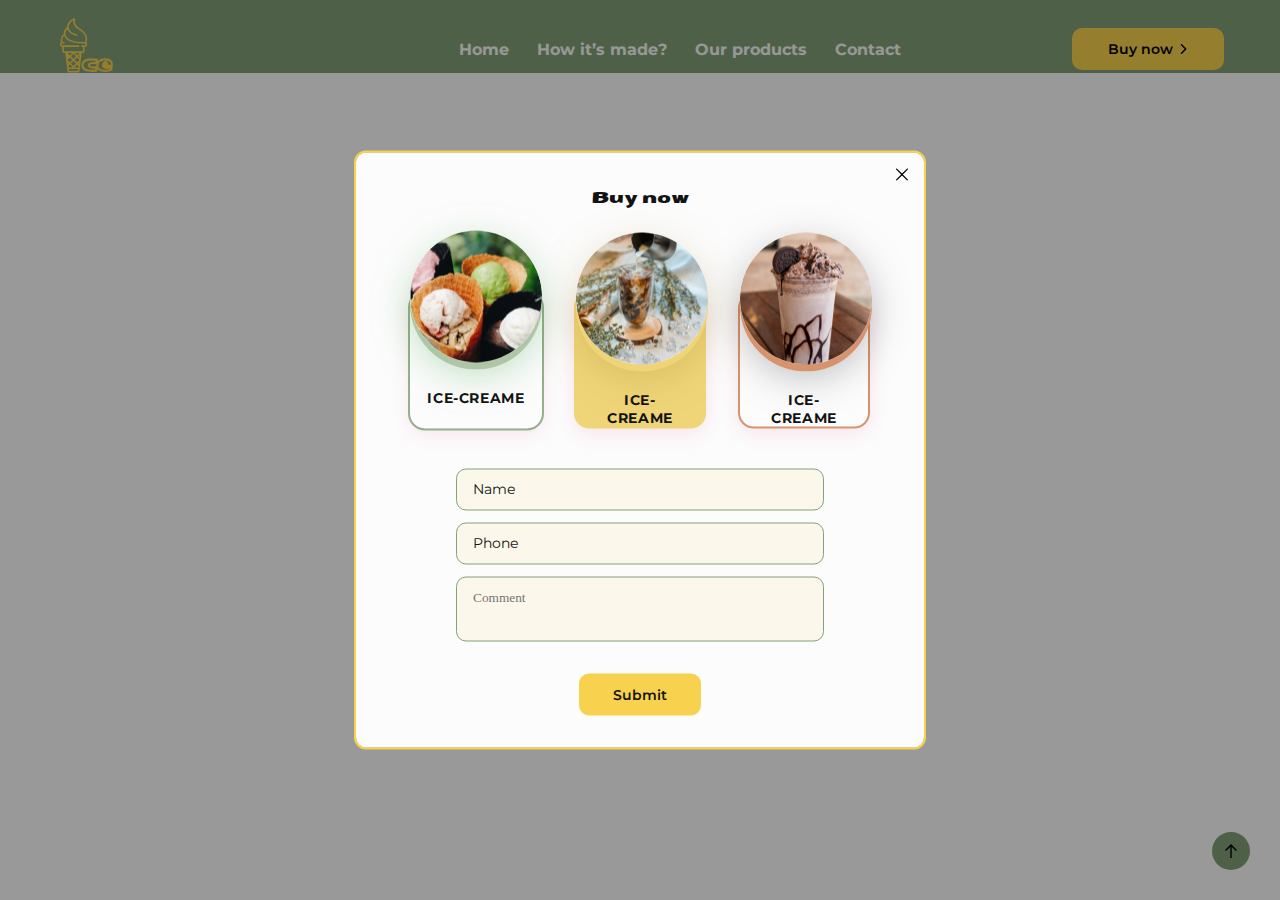
==== commit 83588293: "jhgjh" ====
--- a/index.html
+++ b/index.html
@@ -19,13 +19,13 @@
 
 <body>
   <a id="top"></a>
-  <a href="#top" class="scroll-to-top" id="Home">
+  <a href="#top" class="scroll-to-top" id="Home" onclick="">
     <svg class="icon-scroll" width="14" height="14">
       <use href="./image/sprite.svg#icon-arrow-up"></use>
     </svg>
   </a>
 
-  <!-- <header class="header" id="Home">
+  <header class="header" id="Home">
     <div class="conteiner header-conteiner">
       <a href="./index.html" class="logo">
         <svg class="icon-logo">
@@ -55,40 +55,81 @@
           <use href="./image/sprite.svg#icon-btn-line"></use>
         </svg>
       </button>
+
+      <div class="backdrop">
+        <div class="modal-buy-wrapper">
+          <div class="modal-window">
+            <button type="button" class="bnt-close">
+              <svg class="close-icon" width="20" height="20">
+                <use href="./image/sprite.svg#icon-close-menu"></use>
+              </svg>
+            </button>
+
+            <h3 class="title-modal-window">Buy now</h3>
+            <ul class="item-blocks-modal">
+              <li class="list-products-modal">
+                <div class="block-ice-creame blocks">
+                  <p class="title-block-modal">Ice-creame</p>
+                </div>
+              </li>
+              <li class="list-products-modal">
+                <div class="block-ice-coffee blocks">
+                  <p class="title-block-modal">Ice-creame</p>
+                </div>
+              </li>
+              <li class="list-products-modal">
+                <div class="block-milkshake blocks">
+                  <p class="title-block-modal">Ice-creame</p>
+                </div>
+              </li>
+            </ul>
+
+            <form class="modal-form-buy">
+              <input class="input-modal-buy" autofocus placeholder="Name" type="text" id="user-name" name="username" />
+              <input class="input-modal-buy" autofocus placeholder="Phone" type="tel" id="user-phone"
+                name="userphone" />
+              <textarea name="usercomment" placeholder="Comment" class="comment-buy-now"></textarea>
+            </form>
+            <button class="btn-submit-buy" type="submit">Submit</button>
+          </div>
+        </div>
+      </div>
     </div>
-  </header> -->
+  </header>
   <main>
-    <section class="hero">
+    <!-- <section class="hero">
       <div class="conteiner">
         <div class="hero-wrapper">
           <div class="block-hello-hero">
             <p class="title-hero">ice cream made with <span class="passion">passion</span></p>
             <div class="block-btns">
-              <button class="btn-Products">Products</button>
-              <button class="btn-How-made">How it`s made</button>
+              <a class="btn-Products">Products</a>
+              <a class="btn-How-made">How it`s made</a>
             </div>
 
             <div class="block-descrp-hello-hero-wrapper">
               <div class="img">
-                <img srcset="
-
-                image\many-ice-creame.png 225w, 100vw" sizes="(min-width:1200px) 225px, (min-width:768px) 152px"
-                  class="img-many-ice-creame" src="./image/many-ice-creame-768.webp" alt="">
+                <img width="152px" height="152px" srcset="
+                image\many-ice-creame.png 225w" sizes="
+                (min-width:1200px) 225px, 
+                (min-width:768px) 152px" class="img-many-ice-creame" src="./image/many-ice-creame-768.webp" alt="">
               </div>
 
-              <p class="descrp-img">Indulge in a scoop of ice cream made with passion and treat your taste buds to an
-                unforgettable experience!</p>
-
-              <button>
-                <svg class="icon-arrow">
-                  <use href="./image/sprite.svg#icon-arrow"></use>
-                </svg>
-              </button>
+              <div class="block-hero-descrp">
+                <p class="descrp-img">Indulge in a scoop of ice cream made with passion and treat your taste buds to an
+                  unforgettable experience!</p>
+
+                <a href="#products" class="btn-arrow">
+                  <svg class="icon-arrow" width="40" height="16">
+                    <use href="./image/sprite.svg#icon-arrow"></use>
+                  </svg>
+                </a>
+              </div>
             </div>
           </div>
 
           <div class="block-img-price">
-            <div class="img">
+            <div class="block-img">
               <img srcset="
               image\w\hero-ice-creame_320.png 177w,
               image\w\hero-ice-creame_480.png 218w,
@@ -109,9 +150,11 @@
           </div>
         </div>
       </div>
-    </section>
-
-    <section class="products">
+    </section> -->
+
+    <!--
+
+    <section id="products" class="products">
       <div class="conteiner">
         <div class="">
           <h4 class="title-products">100% natural</h4>
@@ -393,9 +436,9 @@
       <p class="descrp-security">&copy; 2022 - IceCream. All Rights Reserved.</p>
     </div>
 
-  </footer>
-
-  <script src="./settings.js"></script>
+  </footer> -->
+
+    <script src="./settings.js"></script>
 </body>
 
 </html>--- a/css/main.min.css
+++ b/css/main.min.css
@@ -1 +1 @@
-@import"https://fonts.googleapis.com/css2?family=DM+Sans:opsz@9..40&family=Montserrat:wght@400;500;600;700;800;900&family=Seymour+One&display=swap";.conteiner{width:320px;padding:0 20px;margin:0 auto}@media screen and (min-width: 480px){.conteiner{width:480px;padding:0 20px}}@media screen and (min-width: 768px){.conteiner{width:768px;padding:0 32px}}@media screen and (min-width: 1200px){.conteiner{width:1200px;padding:0 16px}}*{padding:0;margin:0;border:0}*,*:before,*:after{-webkit-box-sizing:border-box;box-sizing:border-box}:focus,:active{outline:none}a:focus,a:active{outline:none}nav,footer,header,aside{display:block}html,body{height:100%;width:100%;font-size:100%;line-height:1;font-size:14px;-ms-text-size-adjust:100%;-moz-text-size-adjust:100%;-webkit-text-size-adjust:100%}input,button,textarea{font-family:inherit}input::-ms-clear{display:none}button{cursor:pointer;background-color:rgba(0,0,0,0)}button::-moz-focus-inner{padding:0;border:0}a,a:visited{text-decoration:none}a:hover{text-decoration:none}ul li{list-style:none}img{vertical-align:top}h1,h2,h3,h4,h5,h6{font-size:inherit;font-weight:400}.header-conteiner{display:-webkit-box;display:-ms-flexbox;display:flex;padding-top:8px}.header{background-color:#84a178}.nav-links{display:-webkit-box;display:-ms-flexbox;display:flex;-webkit-box-orient:horizontal;-webkit-box-direction:normal;-ms-flex-direction:row;flex-direction:row;gap:28px;padding:32px 0 12px 0}.nav-links .nav-link:hover{color:#f8d24e}.nav-links .nav-link:focus{color:#fff}@media screen and (max-width: 1200px){.nav-links{display:none}}.nav-link{text-decoration:none;color:#fcfcfc;font-family:"Montserrat";font-size:16px;font-style:normal;font-weight:700;line-height:normal;-webkit-transition:color 250ms ease;transition:color 250ms ease}.btn{background-color:#f8d24e;color:#000;font-family:"Montserrat";font-style:normal;line-height:normal;border:none;font-size:14px;font-weight:600;padding:12px 35px 12px 36px;margin-top:0;border-radius:10px;height:42px;display:-webkit-box;display:-ms-flexbox;display:flex;text-align:center;-webkit-box-align:center;-ms-flex-align:center;align-items:center;gap:4px;-webkit-transition:background 250ms ease;transition:background 250ms ease}.btn:hover{background:#0a8817;cursor:pointer}.btn:active{color:#fff;background:#0a8817;fill:#fff}@media screen and (max-width: 767px){.btn{display:none}}@media screen and (max-width: 1199px){.btn{margin-left:32px}}@media screen and (min-width: 1200px){.btn{margin-top:20px}}.btn-burger{background-color:rgba(0,0,0,0);margin-left:auto}.btn-burger .burger-menu{fill:#fff}.btn-burger .burger-menu .close-icon{display:none}@media screen and (min-width: 1200px){.btn-burger{display:none}}.header-navigation{display:-webkit-box;display:-ms-flexbox;display:flex;gap:200px;-webkit-box-flex:1;-ms-flex-positive:1;flex-grow:1}@media screen and (max-width: 1199px){.header-navigation{display:none}}.icon-logo{width:40px;height:37px}@media screen and (min-width: 480px){.icon-logo{width:48px;height:44px}}@media screen and (min-width: 1200px){.icon-logo{width:60px;height:65px}}.logo{display:-webkit-box;display:-ms-flexbox;display:flex;-webkit-box-flex:2;-ms-flex-positive:2;flex-grow:2;fill:#f8d24e}.hero{background-color:#84a178;display:-webkit-box;display:-ms-flexbox;display:flex;-webkit-box-orient:vertical;-webkit-box-direction:normal;-ms-flex-direction:column;flex-direction:column;background-image:url(../image/many-320.png);background-repeat:no-repeat;background-position:bottom}@media screen and (min-width: 480px){.hero{background-image:url(../image/many-480.png);background-position:bottom}}@media screen and (min-width: 768px){.hero{background-image:url(../image/many-768.png);background-position:bottom}}@media screen and (min-width: 1200px){.hero{background-image:url(../image/many-1200.png)}}.hero-wrapper{display:-webkit-box;display:-ms-flexbox;display:flex;-webkit-box-orient:vertical;-webkit-box-direction:normal;-ms-flex-direction:column;flex-direction:column}@media screen and (min-width: 768px){.hero-wrapper{-webkit-box-orient:horizontal;-webkit-box-direction:normal;-ms-flex-direction:row;flex-direction:row}}.passion{color:#fcfcfc;font-family:"Seymour One";font-size:34px;font-style:normal;font-weight:400;line-height:96.5%;text-transform:uppercase}@media screen and (min-width: 1200px){.passion{color:#fcfcfc;font-family:"Seymour One";font-size:38px;font-style:normal;font-weight:400;line-height:normal;letter-spacing:1.52px;text-transform:uppercase}}.title-hero{color:#fcfcfc;font-family:"Seymour One";font-size:26px;font-style:normal;font-weight:400;line-height:normal;letter-spacing:1.04px;text-transform:uppercase;width:247px;margin-bottom:32px}@media screen and (min-width: 768px){.title-hero{font-size:34px;line-height:96.5%;font-size:34px;margin-bottom:24px}}@media screen and (min-width: 1200px){.title-hero{font-size:26px;letter-spacing:1.52px;margin-bottom:28px}}.block-btns{display:-webkit-box;display:-ms-flexbox;display:flex;gap:12px;margin-bottom:18px}.btn-Products{color:#000;text-align:center;font-family:Montserrat;font-size:12px;font-style:normal;font-weight:600;line-height:normal;border-radius:8px;outline:2px solid #f8d24e;padding:12px 26px}.btn-Products:hover{outline-color:#0a8817}.btn-How-made{color:#f8d24e;text-align:center;font-family:Montserrat;font-size:12px;font-style:normal;font-weight:600;line-height:normal;text-decoration-line:underline}.btn-How-made:hover{color:#0a8817}.btn-How-made:focus{color:#fcfcfc}.btn-How-made:disabled{color:#ababab}.block-descrp-hello-hero-wrapper{display:none}@media screen and (min-width: 768px){.block-descrp-hello-hero-wrapper{display:block}}.block-img-price{display:-webkit-box;display:-ms-flexbox;display:flex;margin-left:64px}@media screen and (min-width: 480px){.block-img-price{margin-left:222px}}@media screen and (min-width: 768px){.block-img-price{margin-left:0}}.img-many-ice-creame{border-radius:90%}.descrp-img{color:#fff;font-family:"DM Sans";font-size:12px;font-style:normal;font-weight:400;line-height:140%}@media screen and (min-width: 1200px){.descrp-img{font-size:12px}}.item-price{display:none;text-align:right}@media screen and (min-width: 768px){.item-price{display:block}}.numer{color:#131313;text-align:right;font-family:Montserrat;font-size:28px;font-style:normal;font-weight:900;line-height:normal;letter-spacing:1.12px;text-transform:uppercase}@media screen and (min-width: 1200px){.numer{font-size:46px;letter-spacing:1.84px}}.descrp-number{color:#fcfcfc;text-align:right;font-family:Montserrat;font-size:8px;font-style:normal;font-weight:400;line-height:normal}@media screen and (min-width: 1200px){.descrp-number{font-size:14px}}.products{padding:60px 0;background-image:url(../image/bacrgound_mobile.webp)}@media screen and (min-width: 768px){.products{background-image:url(../image/background_tablet.webp)}}@media screen and (min-width: 1200px){.products{background-image:url(../image/bacground_desktop.webp)}}.title-products{color:#131313;text-align:center;font-family:Montserrat;font-size:18px;font-style:normal;font-weight:800;line-height:normal;text-transform:uppercase;margin-bottom:12px}@media screen and (min-width: 768px){.title-products{font-size:22px}}@media screen and (min-width: 1200px){.title-products{font-size:30px;letter-spacing:1.2px}}.name-section{color:#131313;text-align:center;font-family:"Seymour One";font-size:30px;font-style:normal;font-weight:400;line-height:normal;letter-spacing:1.2px;text-transform:uppercase;margin-bottom:148px}@media screen and (min-width: 480px){.name-section{margin-bottom:144px}}@media screen and (min-width: 768px){.name-section{margin-bottom:200px;font-size:34px;letter-spacing:1.36px}}@media screen and (min-width: 1200px){.name-section{margin-bottom:304px;font-size:36px;letter-spacing:2.16px}}.products-block-item{display:-webkit-box;display:-ms-flexbox;display:flex;-webkit-box-orient:vertical;-webkit-box-direction:normal;-ms-flex-direction:column;flex-direction:column;-webkit-box-align:center;-ms-flex-align:center;align-items:center;gap:168px}@media screen and (min-width: 768px){.products-block-item{-webkit-box-orient:horizontal;-webkit-box-direction:normal;-ms-flex-direction:row;flex-direction:row;gap:16px}}@media screen and (min-width: 1200px){.products-block-item{gap:29px}}.ice-creame-block{background-color:#aec6a5;position:relative;border-radius:24px;width:280px}.ice-creame-block::before{content:"";position:absolute;top:-98px;left:40px;width:200px;height:200px;background:-webkit-gradient(linear, left bottom, left top, from(rgba(156, 190, 143, 0.7)), to(rgba(156, 190, 143, 0.7))),#d9d9d9;background:linear-gradient(0deg, rgba(156, 190, 143, 0.7) 0%, rgba(156, 190, 143, 0.7) 100%),#d9d9d9;-webkit-filter:drop-shadow(0px 5.342px 20.033px rgba(10, 136, 23, 0.25));filter:drop-shadow(0px 5.342px 20.033px rgba(10, 136, 23, 0.25));border-radius:50%}.ice-creame-block::after{content:"";width:200px;height:200px;position:absolute;top:-108px;left:40px;background-image:url(../image/ice-creame.webp);border-radius:50%}@media screen and (min-width: 480px){.ice-creame-block{width:320px}.ice-creame-block::before{top:-94px;left:60px}.ice-creame-block::after{top:-106px;left:60px}}@media screen and (min-width: 768px){.ice-creame-block{width:224px}.ice-creame-block::before{top:-108px;left:12px}.ice-creame-block::after{top:-120px;left:12px}}@media screen and (min-width: 1200px){.ice-creame-block{width:370px}.ice-creame-block::before{width:302px;height:302px;top:-168px;left:34px}.ice-creame-block::after{width:302px;height:302px;background-image:url(../image/ice-creame-desktop.webp);top:-184px;left:34px}}.ice-coffee-block{background-color:#efd478;border-radius:24px;position:relative}.ice-coffee-block::before{content:"";position:absolute;top:-98px;left:40px;width:200px;height:200px;background:-webkit-gradient(linear, left bottom, left top, from(rgba(248, 210, 78, 0.7)), to(rgba(248, 210, 78, 0.7))),#d9d9d9;background:linear-gradient(0deg, rgba(248, 210, 78, 0.7) 0%, rgba(248, 210, 78, 0.7) 100%),#d9d9d9;-webkit-filter:drop-shadow(0px 5.404px 20.265px rgba(153, 114, 23, 0.25));filter:drop-shadow(0px 5.404px 20.265px rgba(153, 114, 23, 0.25));border-radius:50%}.ice-coffee-block::after{content:"";width:200px;height:200px;position:absolute;top:-108px;left:40px;background-image:url(../image/ice-coffee.webp);border-radius:50%}@media screen and (min-width: 480px){.ice-coffee-block{width:320px}.ice-coffee-block::before{top:-94px;left:60px}.ice-coffee-block::after{top:-106px;left:60px}}@media screen and (min-width: 768px){.ice-coffee-block{width:224px}.ice-coffee-block::before{top:-108px;left:12px}.ice-coffee-block::after{top:-120px;left:12px}}@media screen and (min-width: 1200px){.ice-coffee-block{width:370px}.ice-coffee-block::before{width:302px;height:302px;top:-168px;left:34px}.ice-coffee-block::after{width:302px;height:302px;background-image:url(../image/ice-coffee-desktop.webp);top:-184px;left:34px}}.milkshakes{background-color:#d6936d;border-radius:24px;position:relative}.milkshakes::before{content:"";position:absolute;top:-98px;left:40px;width:200px;height:200px;background:-webkit-gradient(linear, left bottom, left top, from(rgba(213, 117, 63, 0.7)), to(rgba(213, 117, 63, 0.7))),#d9d9d9;background:linear-gradient(0deg, rgba(213, 117, 63, 0.7) 0%, rgba(213, 117, 63, 0.7) 100%),#d9d9d9;-webkit-filter:drop-shadow(0px 5.413px 20.3px rgba(0, 0, 0, 0.25));filter:drop-shadow(0px 5.413px 20.3px rgba(0, 0, 0, 0.25));border-radius:50%}.milkshakes::after{content:"";width:200px;height:200px;position:absolute;top:-108px;left:40px;background-image:url(../image/milkshake.webp);border-radius:50%}@media screen and (min-width: 480px){.milkshakes{width:320px}.milkshakes::before{top:-94px;left:60px}.milkshakes::after{top:-106px;left:60px}}@media screen and (min-width: 768px){.milkshakes{width:224px}.milkshakes::before{top:-108px;left:12px}.milkshakes::after{top:-120px;left:12px}}@media screen and (min-width: 1200px){.milkshakes{width:370px}.milkshakes::before{width:302px;height:302px;top:-168px;left:34px}.milkshakes::after{width:302px;height:302px;background-image:url(../image/milkshakes-desktop.webp);top:-184px;left:34px}}.block-products{padding:124px 40px 16px;display:-webkit-box;display:-ms-flexbox;display:flex;-webkit-box-orient:vertical;-webkit-box-direction:normal;-ms-flex-direction:column;flex-direction:column;height:420px}@media screen and (min-width: 480px){.block-products{padding:126px 60px 16px;height:428px}}@media screen and (min-width: 768px){.block-products{padding:108px 26px 16px}}@media screen and (min-width: 1200px){.block-products{padding:166px 64px 60px;height:536px}}.title-block{color:#131313;text-align:center;font-family:Montserrat;font-size:20px;font-style:normal;font-weight:700;line-height:normal;letter-spacing:.8px;text-transform:uppercase}@media screen and (min-width: 768px){.title-block{font-size:22px;letter-spacing:.88px}}@media screen and (min-width: 1200px){.title-block{font-size:30px;letter-spacing:1.2px}}.descrp-block{color:#131313;text-align:center;font-family:Montserrat;font-size:14px;font-style:normal;font-weight:400;line-height:176%;letter-spacing:.56px;margin-top:40px;width:200px}@media screen and (min-width: 768px){.descrp-block{width:172px}}@media screen and (min-width: 1200px){.descrp-block{margin-top:66px;width:246px;font-size:16px;letter-spacing:.64px}}.btn-products{margin-top:auto;-webkit-transition:-webkit-transform 200ms ease-in-out;transition:-webkit-transform 200ms ease-in-out;transition:transform 200ms ease-in-out;transition:transform 200ms ease-in-out, -webkit-transform 200ms ease-in-out}.btn-products:hover{-webkit-transform:scale(1.2);transform:scale(1.2)}.traditions{background-color:#84a178}.title-tradition{color:#fcfcfc;text-align:center;font-family:Montserrat;font-size:18px;font-style:normal;font-weight:700;line-height:normal;text-transform:uppercase}@media screen and (min-width: 768px){.title-tradition{font-size:22px;font-weight:800;letter-spacing:.88px}}@media screen and (min-width: 1200px){.title-tradition{font-size:30px;letter-spacing:1.2px}}.tradition-block{display:-webkit-box;display:-ms-flexbox;display:flex;-webkit-box-orient:vertical;-webkit-box-direction:normal;-ms-flex-direction:column;flex-direction:column;-webkit-box-align:center;-ms-flex-align:center;align-items:center;padding:60px 0 68px}@media screen and (min-width: 480px){.tradition-block{display:block;width:280px;margin-right:auto;margin-left:auto;padding:60px 0 82px}}@media screen and (min-width: 768px){.tradition-block{-webkit-box-align:baseline;-ms-flex-align:baseline;align-items:baseline;display:-webkit-box;display:-ms-flexbox;display:flex;-webkit-box-orient:vertical;-webkit-box-direction:normal;-ms-flex-direction:column;flex-direction:column;-webkit-box-align:center;-ms-flex-align:center;align-items:center;width:100%;padding:60px 0 204px}}@media screen and (min-width: 1200px){.tradition-block{padding:60px 0 178px}}.main-title{color:#fcfcfc;text-align:center;font-family:"Seymour One";font-size:30px;font-style:normal;font-weight:400;line-height:normal;letter-spacing:1.2px;text-transform:uppercase;width:200px;margin:12px auto 32px auto}@media screen and (min-width: 768px){.main-title{font-size:34px;letter-spacing:2.04px;width:460px;margin:12px auto 72px auto;width:100%}}@media screen and (min-width: 1200px){.main-title{font-size:36px;letter-spacing:2.16px;margin-bottom:82px}}.presentation{position:relative}@media screen and (min-width: 768px){.presentation{display:-webkit-box;display:-ms-flexbox;display:flex;gap:38px}}@media screen and (min-width: 1200px){.presentation{gap:110px}}.block-kow::before{content:"";display:block;width:278px;height:278px;border-radius:50%;background:-webkit-gradient(linear, left bottom, left top, from(rgba(248, 210, 78, 0.7)), to(rgba(248, 210, 78, 0.7))),#d9d9d9;background:linear-gradient(0deg, rgba(248, 210, 78, 0.7) 0%, rgba(248, 210, 78, 0.7) 100%),#d9d9d9;-webkit-box-shadow:0px 4.486px 16.822px 0px rgba(153,114,23,.25);box-shadow:0px 4.486px 16.822px 0px rgba(153,114,23,.25);position:absolute;top:0;left:0}.block-kow::after{content:"";display:block;width:278px;height:278px;border-radius:50%;background:url(../image/cow-mobile.webp),#d3d3d3 0px -15.02px/100% 123.077% no-repeat;position:absolute;top:22px;left:0}@media screen and (min-width: 768px){.block-kow::before{content:"";display:block;position:relative;width:330px;height:330px}.block-kow::after{content:"";display:block;width:330px;height:330px;border-radius:50%;background:url(../image/cow-tablet.webp),#d3d3d3 0px -15.02px/100% 123.077% no-repeat}}@media screen and (min-width: 1200px){.block-kow::before{width:490px;height:490px}.block-kow::after{width:490px;height:490px;top:38px;background-image:url(../image/cow-desktop.webp)}}.traditional-descrp{color:#fcfcfc;text-align:center;font-family:Montserrat;font-size:12px;font-style:normal;font-weight:400;line-height:176%;letter-spacing:.48px}@media screen and (min-width: 768px){.traditional-descrp{text-align:justify;max-width:334px}}@media screen and (min-width: 1200px){.traditional-descrp{font-size:14px;letter-spacing:.56px;line-height:194%;max-width:464px}}@media screen and (min-width: 1200px){.main-descrp{line-height:176%;font-size:16px;letter-spacing:.64px}}.tradition-btn{color:#000;text-align:center;font-family:Montserrat;font-size:14px;font-style:normal;font-weight:600;line-height:18px;padding:12px 34px;margin:24px auto 60px auto;display:-webkit-box;display:-ms-flexbox;display:flex;-webkit-box-align:center;-ms-flex-align:center;align-items:center;border-radius:10px;background-color:#f8d24e;-webkit-transition:background-color 200ms ease-in;transition:background-color 200ms ease-in}.tradition-btn:hover{background-color:#0a8817}.tradition-btn:active{color:#fcfcfc;fill:#fcfcfc}.tradition-btn:disabled{background:#ababab}@media screen and (min-width: 768px){.tradition-btn{margin:32px auto 80px 0}}@media screen and (min-width: 1200px){.tradition-btn{margin:54px auto 146px 0}}@media screen and (min-width: 768px){.icon-blocks{width:100%;display:-webkit-box;display:-ms-flexbox;display:flex;-webkit-box-pack:justify;-ms-flex-pack:justify;justify-content:space-between}}.block-repeat{display:-webkit-box;display:-ms-flexbox;display:flex;-webkit-box-orient:vertical;-webkit-box-direction:normal;-ms-flex-direction:column;flex-direction:column;-webkit-box-align:center;-ms-flex-align:center;align-items:center;gap:16px}.block-repeat:not(:last-child){margin-bottom:32px}@media screen and (min-width: 768px){.block-repeat{max-width:152px}.block-repeat:not(:last-child){margin-bottom:0}}@media screen and (min-width: 1200px){.block-repeat{max-width:368px}}.link-icon{display:block;width:50px;height:50px;background-color:#f8d24e;border-radius:50%;display:-webkit-box;display:-ms-flexbox;display:flex;-webkit-box-align:center;-ms-flex-align:center;align-items:center;-webkit-box-pack:center;-ms-flex-pack:center;justify-content:center}.number{color:#fcfcfc;text-align:center;font-family:Montserrat;font-size:36px;font-style:normal;font-weight:700;line-height:normal;letter-spacing:1.44px;text-transform:uppercase}@media screen and (min-width: 768px){.number{font-size:48px;letter-spacing:1.92px}}@media screen and (min-width: 1200px){.number{font-size:58px;letter-spacing:2.32px}}.title-block-icon-cow{color:#fcfcfc;text-align:center;font-family:Montserrat;font-size:12px;font-style:normal;font-weight:400;line-height:170%;width:230px}@media screen and (min-width: 768px){.title-block-icon-cow{font-size:14px;line-height:174%;width:152px}}@media screen and (min-width: 1200px){.title-block-icon-cow{font-size:16px;line-height:176%;letter-spacing:.32px;width:368px}}.descrp-traditions{padding-top:370px;display:-webkit-box;display:-ms-flexbox;display:flex;-webkit-box-orient:vertical;-webkit-box-direction:normal;-ms-flex-direction:column;flex-direction:column;gap:4px}@media screen and (min-width: 768px){.descrp-traditions{gap:8px;padding-top:8px;margin-left:auto}}@media screen and (min-width: 1200px){.descrp-traditions{padding-top:90px;margin-left:0}}.review-section{background-image:url(../image/bacrgound_mobile.webp);padding:174px 0 436px}@media screen and (min-width: 480px){.review-section{padding:234px 0 432px}}@media screen and (min-width: 768px){.review-section{background-image:url(../image/background_tablet.webp);padding:284px 0 422px}}@media screen and (min-width: 1200px){.review-section{background-image:url(../image/bacground_desktop.webp);padding:464px 0 272px}}.block-for-slider{position:relative}.img-slider{position:absolute;top:-204px;left:auto}@media screen and (min-width: 480px){.img-slider{top:-274px}}@media screen and (min-width: 768px){.img-slider{top:-390px}}@media screen and (min-width: 1200px){.img-slider{top:-542px;left:7%}}.peacture-slider{border-radius:8px}@media screen and (min-width: 768px){.peacture-slider{border-radius:18px}}@media screen and (min-width: 1200px){.peacture-slider{border-radius:24px}}.block-human-img{width:-webkit-max-content;width:-moz-max-content;width:max-content;margin-left:auto;margin-right:auto}.human-img{border-radius:50%}.block-descrp{color:#fcfcfc;text-align:center;font-family:Montserrat;font-size:12px;font-style:normal;font-weight:400;line-height:255%;background-color:#84a178;border-radius:10px;padding:35px 39px;width:280px;margin:32px auto}@media screen and (min-width: 768px){.block-descrp{font-size:14px;font-weight:500;line-height:186%;letter-spacing:.56px;padding:28px 80px;width:705px}}@media screen and (min-width: 1200px){.block-descrp{letter-spacing:.64px;font-size:16px;padding:44px 108px;width:968px}}.block-inform-human{color:#131313;text-align:center;font-family:Montserrat;font-size:20px;font-style:normal;font-weight:500;line-height:186%}@media screen and (min-width: 768px){.block-inform-human{font-size:16px}}footer{background-color:#84a178;position:relative}.item-contacts{position:absolute;top:-358px;left:auto;display:-webkit-box;display:-ms-flexbox;display:flex;-ms-flex-wrap:wrap;flex-wrap:wrap;-webkit-box-pack:center;-ms-flex-pack:center;justify-content:center;width:280px;gap:16px}@media screen and (min-width: 480px){.item-contacts{width:440px;top:-358px}}@media screen and (min-width: 768px){.item-contacts{top:-300px;width:704px}}@media screen and (min-width: 1200px){.item-contacts{gap:32px;top:-128px;width:1168px}}.list-contacts{width:280px;border-radius:24px;background:#fcfcfc;-webkit-box-shadow:0px 8px 30px 0px rgba(212,20,67,.1);box-shadow:0px 8px 30px 0px rgba(212,20,67,.1);padding:40px 32px 24px 32px}@media screen and (min-width: 768px){.list-contacts{width:224px;padding:40px 24px}}@media screen and (min-width: 1200px){.list-contacts{width:368px}}.title-block-contact{color:#131313;text-align:center;font-family:Montserrat;font-size:12px;font-style:normal;font-weight:500;line-height:120%;letter-spacing:.48px;background-color:#f8d24e;padding:4px 22px;border-radius:4px;max-width:-webkit-max-content;max-width:-moz-max-content;max-width:max-content;margin-bottom:20px;text-transform:uppercase}@media screen and (min-width: 768px){.title-block-contact{font-size:16px;letter-spacing:.64px;line-height:140%;margin-bottom:32px;padding:4px 14px;border-radius:6px}}.block-address,.block-days{border-bottom:1px solid #e1e1e1}.title-address{color:#131313;font-family:Montserrat;font-size:12px;font-style:normal;font-weight:500;line-height:186%;letter-spacing:.48px;margin-bottom:8px}@media screen and (min-width: 768px){.title-address{font-size:14px;letter-spacing:.56px;margin-bottom:12px}}@media screen and (min-width: 1200px){.title-address{font-size:16px;letter-spacing:.64px;margin-bottom:8px}}.address{color:#d6936d;font-family:Montserrat;font-size:12px;font-style:normal;font-weight:500;line-height:183%;letter-spacing:.48px;display:block;margin-bottom:24px}.address:hover{-webkit-text-decoration:2px underline #d6936d;text-decoration:2px underline #d6936d}@media screen and (min-width: 768px){.address{font-size:14px;letter-spacing:.56px;margin-bottom:32px}}@media screen and (min-width: 1200px){.address{font-size:16px;letter-spacing:.64px}}.days{color:#131313;font-family:Montserrat;font-size:12px;font-style:normal;font-weight:500;line-height:186%}.days.main-day{padding-top:24px}@media screen and (min-width: 768px){.days{font-size:14px}.days.main-day{padding-top:32px}}@media screen and (min-width: 1200px){.days{font-size:16px;letter-spacing:.64px}}.time{color:#ababab;font-family:Montserrat;font-size:12px;font-style:normal;font-weight:500;line-height:186%}.time.main-time{margin-bottom:8px}.time.second-time{padding-bottom:24px}@media screen and (min-width: 768px){.time{font-size:14px;color:#907e82}.time.second-time{padding-bottom:32px}}@media screen and (min-width: 1200px){.time{font-size:16px}.time.main-time{margin-bottom:12px}}.phone-number{color:#131313;font-family:Montserrat;font-size:12px;font-style:normal;font-weight:500;line-height:160%;padding-top:24px;margin-bottom:6px}@media screen and (min-width: 768px){.phone-number{font-size:14px;margin-bottom:4px}}@media screen and (min-width: 1200px){.phone-number{font-size:16px}}.mail-address{color:#131313;font-family:Montserrat;font-size:12px;font-style:normal;font-weight:500;line-height:160%}@media screen and (min-width: 768px){.mail-address{font-size:14px;line-height:150%}}@media screen and (min-width: 1200px){.mail-address{font-size:16px}}.block-btns-footer{display:-webkit-box;display:-ms-flexbox;display:flex;-ms-flex-wrap:wrap;flex-wrap:wrap;-webkit-box-pack:center;-ms-flex-pack:center;justify-content:center;max-width:280px;margin:0 auto;gap:16px;padding-top:956px}@media screen and (min-width: 480px){.block-btns-footer{padding-top:956px}}@media screen and (min-width: 768px){.block-btns-footer{max-width:-webkit-max-content;max-width:-moz-max-content;max-width:max-content;padding-top:278px}}@media screen and (min-width: 1200px){.block-btns-footer{padding-top:474px}}.btn-footer{color:#131313;text-align:center;font-family:Montserrat;font-size:14px;font-style:normal;font-weight:600;line-height:18px;background-color:#f8d24e;border-radius:10px;display:-webkit-box;display:-ms-flexbox;display:flex;-webkit-box-align:center;-ms-flex-align:center;align-items:center;padding:12px 40px;-webkit-transition:background-color 200ms ease-in-out,outline-color 200ms ease-in-out;transition:background-color 200ms ease-in-out,outline-color 200ms ease-in-out}.btn-footer:hover{background-color:#0a8817}.btn-footer:focus{color:#fcfcfc}.btn-footer:focus .icon-btns-footer{fill:#fcfcfc}.btn-footer:disabled{background-color:#ababab}.btn-footer.franchise{padding:12px 55px;border-radius:10px;outline:2px solid #f8d24e;background-color:rgba(0,0,0,0)}.btn-footer.franchise:hover{outline-color:#0a8817}.btn-footer.franchise:focus{color:#fff;outline-color:#0a8817}.btn-footer.franchise:disabled{outline-color:#ababab}.btn-footer{color:#000;text-align:center;font-family:Montserrat;font-size:14px;font-style:normal;font-weight:600;line-height:18px}.block-title-footer{margin-top:60px}@media screen and (min-width: 768px){.block-title-footer{margin-top:40px}}@media screen and (min-width: 1200px){.block-title-footer{margin-top:120px}}.smoll-title{color:#fcfcfc;font-family:Montserrat;font-size:18px;font-style:normal;font-weight:700;line-height:normal;text-transform:uppercase;width:232px;margin-bottom:16px}@media screen and (min-width: 768px){.smoll-title{font-size:26px;letter-spacing:1.04px;font-weight:400;margin-bottom:8px;width:352px}}@media screen and (min-width: 1200px){.smoll-title{font-size:30px;letter-spacing:1.2px;margin-bottom:14px;width:504px}}.big-title{color:#fcfcfc;font-family:Montserrat;font-size:34px;font-style:normal;font-weight:700;line-height:normal;letter-spacing:1.36px;text-transform:uppercase;width:200px}@media screen and (min-width: 768px){.big-title{font-size:48px;letter-spacing:2.88px;width:352px}}@media screen and (min-width: 1200px){.big-title{font-size:58px;font-weight:700;letter-spacing:3.48px;width:-webkit-max-content;width:-moz-max-content;width:max-content}}.social-link-item{display:-webkit-box;display:-ms-flexbox;display:flex;-webkit-box-pack:end;-ms-flex-pack:end;justify-content:flex-end;margin-top:60px;margin-bottom:20px;gap:20px}@media screen and (min-width: 768px){.social-link-item{margin-top:100px;margin-bottom:34px;gap:30px}}@media screen and (min-width: 1200px){.social-link-item{margin-top:138px;margin-bottom:40px}}.descrp-footer{color:#131313;text-align:right;font-family:Montserrat;font-size:12px;font-style:normal;font-weight:700;line-height:186%}@media screen and (min-width: 768px){.descrp-footer{font-size:14px}}@media screen and (min-width: 1200px){.descrp-footer{font-size:16px;letter-spacing:.32px}}.phone-number-footer{color:#fcfcfc;font-family:Montserrat;font-size:12px;font-style:normal;font-weight:700;line-height:186%}@media screen and (min-width: 768px){.phone-number-footer{font-size:14px}}@media screen and (min-width: 1200px){.phone-number-footer{font-size:16px;letter-spacing:.32px}}.block-footer{display:-webkit-box;display:-ms-flexbox;display:flex;-webkit-box-orient:vertical;-webkit-box-direction:normal;-ms-flex-direction:column;flex-direction:column;-webkit-box-pack:justify;-ms-flex-pack:justify;justify-content:space-between}@media screen and (min-width: 768px){.block-footer{display:-webkit-box;display:-ms-flexbox;display:flex;-webkit-box-orient:horizontal;-webkit-box-direction:normal;-ms-flex-direction:row;flex-direction:row}}.block-security{margin-top:40px}.line-security{border:1px solid #e1e1e1}.descrp-security{color:#7a7a7a;text-align:center;font-family:Montserrat;font-size:14px;font-style:normal;font-weight:700;line-height:152%;width:148px;margin-left:auto;margin-right:auto;padding-top:20px 0 24px}@media screen and (min-width: 480px){.descrp-security{width:154px}}@media screen and (min-width: 768px){.descrp-security{width:-webkit-max-content;width:-moz-max-content;width:max-content;line-height:186%;letter-spacing:.28px;padding:12px 0}}@media screen and (min-width: 1200px){.descrp-security{font-size:12px;letter-spacing:.24px}}.scroll-to-top{display:none;position:fixed;bottom:24px;right:24px;border-radius:50%;background-color:green;z-index:5;padding:10px;-webkit-transition:-webkit-transform 200ms ease-in-out;transition:-webkit-transform 200ms ease-in-out;transition:transform 200ms ease-in-out;transition:transform 200ms ease-in-out, -webkit-transform 200ms ease-in-out}.scroll-to-top.show{display:block}.scroll-to-top:hover{-webkit-transform:scale(1.2);transform:scale(1.2)}body{scroll-behavior:smooth}/*# sourceMappingURL=main.min.css.map */+@import"https://fonts.googleapis.com/css2?family=DM+Sans:opsz@9..40&family=Montserrat:wght@400;500;600;700;800;900&family=Seymour+One&display=swap";.conteiner{width:320px;padding:0 20px;margin:0 auto}@media screen and (min-width: 480px){.conteiner{width:480px;padding:0 20px}}@media screen and (min-width: 768px){.conteiner{width:768px;padding:0 32px}}@media screen and (min-width: 1200px){.conteiner{width:1200px;padding:0 16px}}*{padding:0;margin:0;border:0}*,*:before,*:after{-webkit-box-sizing:border-box;box-sizing:border-box}:focus,:active{outline:none}a:focus,a:active{outline:none}nav,footer,header,aside{display:block}html,body{height:100%;width:100%;font-size:100%;line-height:1;font-size:14px;-ms-text-size-adjust:100%;-moz-text-size-adjust:100%;-webkit-text-size-adjust:100%}input,button,textarea{font-family:inherit}input::-ms-clear{display:none}button{cursor:pointer;background-color:rgba(0,0,0,0)}button::-moz-focus-inner{padding:0;border:0}a,a:visited{text-decoration:none}a:hover{text-decoration:none}ul li{list-style:none}img{vertical-align:top}h1,h2,h3,h4,h5,h6{font-size:inherit;font-weight:400}.header-conteiner{display:-webkit-box;display:-ms-flexbox;display:flex;padding-top:8px}.header{background-color:#84a178}.nav-links{display:-webkit-box;display:-ms-flexbox;display:flex;-webkit-box-orient:horizontal;-webkit-box-direction:normal;-ms-flex-direction:row;flex-direction:row;gap:28px;padding:32px 0 12px 0}.nav-links .nav-link:hover{color:#f8d24e}.nav-links .nav-link:focus{color:#fff}@media screen and (max-width: 1200px){.nav-links{display:none}}.nav-link{text-decoration:none;color:#fcfcfc;font-family:"Montserrat";font-size:16px;font-style:normal;font-weight:700;line-height:normal;-webkit-transition:color 250ms ease;transition:color 250ms ease}.btn{background-color:#f8d24e;color:#000;font-family:"Montserrat";font-style:normal;line-height:normal;border:none;font-size:14px;font-weight:600;padding:12px 35px 12px 36px;margin-top:0;border-radius:10px;height:42px;display:-webkit-box;display:-ms-flexbox;display:flex;text-align:center;-webkit-box-align:center;-ms-flex-align:center;align-items:center;gap:4px;-webkit-transition:background 250ms ease;transition:background 250ms ease}.btn:hover{background:#0a8817;cursor:pointer}.btn:active{color:#fff;background:#0a8817;fill:#fff}@media screen and (max-width: 767px){.btn{display:none}}@media screen and (max-width: 1199px){.btn{margin-left:32px}}@media screen and (min-width: 1200px){.btn{margin-top:20px}}.btn-burger{background-color:rgba(0,0,0,0);margin-left:auto}.btn-burger .burger-menu{fill:#fff}.btn-burger .burger-menu .close-icon{display:none}@media screen and (min-width: 1200px){.btn-burger{display:none}}.header-navigation{display:-webkit-box;display:-ms-flexbox;display:flex;gap:200px;-webkit-box-flex:1;-ms-flex-positive:1;flex-grow:1}@media screen and (max-width: 1199px){.header-navigation{display:none}}.icon-logo{width:40px;height:37px}@media screen and (min-width: 480px){.icon-logo{width:48px;height:44px}}@media screen and (min-width: 1200px){.icon-logo{width:60px;height:65px}}.logo{display:-webkit-box;display:-ms-flexbox;display:flex;-webkit-box-flex:2;-ms-flex-positive:2;flex-grow:2;fill:#f8d24e}.hero{background-color:#84a178;display:-webkit-box;display:-ms-flexbox;display:flex;-webkit-box-orient:vertical;-webkit-box-direction:normal;-ms-flex-direction:column;flex-direction:column;background-image:url(../image/many-320.png);background-repeat:no-repeat;background-position:bottom}@media screen and (min-width: 480px){.hero{background-image:url(../image/many-480.png);background-position:bottom}}@media screen and (min-width: 768px){.hero{background-image:url(../image/many-768.png);background-position:bottom}}@media screen and (min-width: 1200px){.hero{background-image:url(../image/many-1200.png)}}.hero-wrapper{display:-webkit-box;display:-ms-flexbox;display:flex;-webkit-box-orient:vertical;-webkit-box-direction:normal;-ms-flex-direction:column;flex-direction:column;-webkit-box-pack:justify;-ms-flex-pack:justify;justify-content:space-between;margin-top:50px}@media screen and (min-width: 480px){.hero-wrapper{margin-top:40px}}@media screen and (min-width: 768px){.hero-wrapper{-webkit-box-orient:horizontal;-webkit-box-direction:normal;-ms-flex-direction:row;flex-direction:row;margin-top:14px}}@media screen and (min-width: 1200px){.hero-wrapper{margin-top:30px}}.passion{color:#fcfcfc;font-family:"Seymour One";font-size:34px;font-style:normal;font-weight:400;line-height:96.5%;text-transform:uppercase}@media screen and (min-width: 1200px){.passion{color:#fcfcfc;font-family:"Seymour One";font-size:38px;font-style:normal;font-weight:400;line-height:normal;letter-spacing:1.52px;text-transform:uppercase}}.title-hero{color:#fcfcfc;font-family:"Seymour One";font-size:26px;font-style:normal;font-weight:400;line-height:normal;letter-spacing:1.04px;text-transform:uppercase;width:247px;margin-bottom:32px}@media screen and (min-width: 768px){.title-hero{font-size:34px;line-height:96.5%;font-size:34px;margin-bottom:24px}}@media screen and (min-width: 1200px){.title-hero{font-size:26px;letter-spacing:1.52px;margin-bottom:28px}}.block-btns{display:-webkit-box;display:-ms-flexbox;display:flex;gap:12px;margin-bottom:18px}.btn-Products{color:#000;text-align:center;font-family:Montserrat;font-size:12px;font-style:normal;font-weight:600;line-height:normal;border-radius:8px;outline:2px solid #f8d24e;padding:12px 26px}.btn-Products:hover{outline-color:#0a8817}.img img{-webkit-animation:name duration timing-function delay iteration-count direction fill-mode;animation:name duration timing-function delay iteration-count direction fill-mode;-webkit-animation:spin 6000ms cubic-bezier(0.4, 0.7, 0, 2.84) infinite;animation:spin 6000ms cubic-bezier(0.4, 0.7, 0, 2.84) infinite}@-webkit-keyframes spin{0%{-webkit-transform:rotate(0deg);transform:rotate(0deg)}100%{-webkit-transform:rotate(360deg);transform:rotate(360deg)}}@keyframes spin{0%{-webkit-transform:rotate(0deg);transform:rotate(0deg)}100%{-webkit-transform:rotate(360deg);transform:rotate(360deg)}}.btn-How-made{color:#f8d24e;text-align:center;font-family:Montserrat;font-size:12px;font-style:normal;font-weight:600;line-height:normal;text-decoration-line:underline;display:-webkit-box;display:-ms-flexbox;display:flex;-webkit-box-align:center;-ms-flex-align:center;align-items:center;cursor:pointer;-webkit-transition:all 200ms ease;transition:all 200ms ease}.btn-How-made:hover{color:#0a8817}.btn-How-made:focus{color:#fcfcfc}.btn-How-made:disabled{color:#ababab}.block-descrp-hello-hero-wrapper{display:none}@media screen and (min-width: 768px){.block-descrp-hello-hero-wrapper{display:-webkit-box;display:-ms-flexbox;display:flex}}.block-hero-descrp{display:-webkit-box;display:-ms-flexbox;display:flex;-webkit-box-orient:vertical;-webkit-box-direction:normal;-ms-flex-direction:column;flex-direction:column;-webkit-box-pack:center;-ms-flex-pack:center;justify-content:center;margin-left:32px}@media screen and (min-width: 1200px){.block-hero-descrp{margin-left:16px}}.block-img-price{display:-webkit-box;display:-ms-flexbox;display:flex;margin-left:64px}@media screen and (min-width: 480px){.block-img-price{margin-left:148px}}@media screen and (min-width: 768px){.block-img-price{margin-left:0}}.img-many-ice-creame{border-radius:90%}.descrp-img{color:#fff;font-family:"DM Sans";font-size:12px;font-style:normal;font-weight:400;line-height:140%;width:164px;margin-bottom:30px}@media screen and (min-width: 1200px){.descrp-img{font-size:12px;width:200px;margin-bottom:24px}}.item-price{display:none;text-align:right}@media screen and (min-width: 768px){.item-price{display:block}}.numer{color:#131313;text-align:right;font-family:Montserrat;font-size:28px;font-style:normal;font-weight:900;line-height:normal;letter-spacing:1.12px;text-transform:uppercase}@media screen and (min-width: 1200px){.numer{font-size:46px;letter-spacing:1.84px}}.descrp-number{color:#fcfcfc;text-align:right;font-family:Montserrat;font-size:8px;font-style:normal;font-weight:400;line-height:normal}@media screen and (min-width: 1200px){.descrp-number{font-size:14px}}.block-img{display:-webkit-box;display:-ms-flexbox;display:flex;-webkit-box-orient:vertical;-webkit-box-direction:reverse;-ms-flex-direction:column-reverse;flex-direction:column-reverse}.btn-arrow{fill:#fff;-webkit-transform-origin:0;transform-origin:0;-webkit-transition:-webkit-transform .25s cubic-bezier(0.86, 0.05, 0, 2.84);transition:-webkit-transform .25s cubic-bezier(0.86, 0.05, 0, 2.84);transition:transform .25s cubic-bezier(0.86, 0.05, 0, 2.84);transition:transform .25s cubic-bezier(0.86, 0.05, 0, 2.84), -webkit-transform .25s cubic-bezier(0.86, 0.05, 0, 2.84)}.btn-arrow:hover{-webkit-transform:scaleX(1.2);transform:scaleX(1.2)}.products{padding:60px 0;background-image:url(../image/bacrgound_mobile.webp)}@media screen and (min-width: 768px){.products{background-image:url(../image/background_tablet.webp)}}@media screen and (min-width: 1200px){.products{background-image:url(../image/bacground_desktop.webp)}}.title-products{color:#131313;text-align:center;font-family:Montserrat;font-size:18px;font-style:normal;font-weight:800;line-height:normal;text-transform:uppercase;margin-bottom:12px}@media screen and (min-width: 768px){.title-products{font-size:22px}}@media screen and (min-width: 1200px){.title-products{font-size:30px;letter-spacing:1.2px}}.name-section{color:#131313;text-align:center;font-family:"Seymour One";font-size:30px;font-style:normal;font-weight:400;line-height:normal;letter-spacing:1.2px;text-transform:uppercase;margin-bottom:148px}@media screen and (min-width: 480px){.name-section{margin-bottom:144px}}@media screen and (min-width: 768px){.name-section{margin-bottom:200px;font-size:34px;letter-spacing:1.36px}}@media screen and (min-width: 1200px){.name-section{margin-bottom:304px;font-size:36px;letter-spacing:2.16px}}.products-block-item{display:-webkit-box;display:-ms-flexbox;display:flex;-webkit-box-orient:vertical;-webkit-box-direction:normal;-ms-flex-direction:column;flex-direction:column;-webkit-box-align:center;-ms-flex-align:center;align-items:center;gap:168px}@media screen and (min-width: 768px){.products-block-item{-webkit-box-orient:horizontal;-webkit-box-direction:normal;-ms-flex-direction:row;flex-direction:row;gap:16px}}@media screen and (min-width: 1200px){.products-block-item{gap:29px}}.ice-creame-block{background-color:#aec6a5;position:relative;border-radius:24px;width:280px}.ice-creame-block::before{content:"";position:absolute;top:-98px;left:40px;width:200px;height:200px;background:-webkit-gradient(linear, left bottom, left top, from(rgba(156, 190, 143, 0.7)), to(rgba(156, 190, 143, 0.7))),#d9d9d9;background:linear-gradient(0deg, rgba(156, 190, 143, 0.7) 0%, rgba(156, 190, 143, 0.7) 100%),#d9d9d9;-webkit-filter:drop-shadow(0px 5.342px 20.033px rgba(10, 136, 23, 0.25));filter:drop-shadow(0px 5.342px 20.033px rgba(10, 136, 23, 0.25));border-radius:50%}.ice-creame-block::after{content:"";width:200px;height:200px;position:absolute;top:-108px;left:40px;background-image:url(../image/ice-creame.webp);border-radius:50%}@media screen and (min-width: 480px){.ice-creame-block{width:320px}.ice-creame-block::before{top:-94px;left:60px}.ice-creame-block::after{top:-106px;left:60px}}@media screen and (min-width: 768px){.ice-creame-block{width:224px}.ice-creame-block::before{top:-108px;left:12px}.ice-creame-block::after{top:-120px;left:12px}}@media screen and (min-width: 1200px){.ice-creame-block{width:370px}.ice-creame-block::before{width:302px;height:302px;top:-168px;left:34px}.ice-creame-block::after{width:302px;height:302px;background-image:url(../image/ice-creame-desktop.webp);top:-184px;left:34px}}.ice-coffee-block{background-color:#efd478;border-radius:24px;position:relative}.ice-coffee-block::before{content:"";position:absolute;top:-98px;left:40px;width:200px;height:200px;background:-webkit-gradient(linear, left bottom, left top, from(rgba(248, 210, 78, 0.7)), to(rgba(248, 210, 78, 0.7))),#d9d9d9;background:linear-gradient(0deg, rgba(248, 210, 78, 0.7) 0%, rgba(248, 210, 78, 0.7) 100%),#d9d9d9;-webkit-filter:drop-shadow(0px 5.404px 20.265px rgba(153, 114, 23, 0.25));filter:drop-shadow(0px 5.404px 20.265px rgba(153, 114, 23, 0.25));border-radius:50%}.ice-coffee-block::after{content:"";width:200px;height:200px;position:absolute;top:-108px;left:40px;background-image:url(../image/ice-coffee.webp);border-radius:50%}@media screen and (min-width: 480px){.ice-coffee-block{width:320px}.ice-coffee-block::before{top:-94px;left:60px}.ice-coffee-block::after{top:-106px;left:60px}}@media screen and (min-width: 768px){.ice-coffee-block{width:224px}.ice-coffee-block::before{top:-108px;left:12px}.ice-coffee-block::after{top:-120px;left:12px}}@media screen and (min-width: 1200px){.ice-coffee-block{width:370px}.ice-coffee-block::before{width:302px;height:302px;top:-168px;left:34px}.ice-coffee-block::after{width:302px;height:302px;background-image:url(../image/ice-coffee-desktop.webp);top:-184px;left:34px}}.milkshakes{background-color:#d6936d;border-radius:24px;position:relative}.milkshakes::before{content:"";position:absolute;top:-98px;left:40px;width:200px;height:200px;background:-webkit-gradient(linear, left bottom, left top, from(rgba(213, 117, 63, 0.7)), to(rgba(213, 117, 63, 0.7))),#d9d9d9;background:linear-gradient(0deg, rgba(213, 117, 63, 0.7) 0%, rgba(213, 117, 63, 0.7) 100%),#d9d9d9;-webkit-filter:drop-shadow(0px 5.413px 20.3px rgba(0, 0, 0, 0.25));filter:drop-shadow(0px 5.413px 20.3px rgba(0, 0, 0, 0.25));border-radius:50%}.milkshakes::after{content:"";width:200px;height:200px;position:absolute;top:-108px;left:40px;background-image:url(../image/milkshake.webp);border-radius:50%}@media screen and (min-width: 480px){.milkshakes{width:320px}.milkshakes::before{top:-94px;left:60px}.milkshakes::after{top:-106px;left:60px}}@media screen and (min-width: 768px){.milkshakes{width:224px}.milkshakes::before{top:-108px;left:12px}.milkshakes::after{top:-120px;left:12px}}@media screen and (min-width: 1200px){.milkshakes{width:370px}.milkshakes::before{width:302px;height:302px;top:-168px;left:34px}.milkshakes::after{width:302px;height:302px;background-image:url(../image/milkshakes-desktop.webp);top:-184px;left:34px}}.block-products{padding:124px 40px 16px;display:-webkit-box;display:-ms-flexbox;display:flex;-webkit-box-orient:vertical;-webkit-box-direction:normal;-ms-flex-direction:column;flex-direction:column;height:420px}@media screen and (min-width: 480px){.block-products{padding:126px 60px 16px;height:428px}}@media screen and (min-width: 768px){.block-products{padding:108px 26px 16px}}@media screen and (min-width: 1200px){.block-products{padding:166px 64px 60px;height:536px}}.title-block{color:#131313;text-align:center;font-family:Montserrat;font-size:20px;font-style:normal;font-weight:700;line-height:normal;letter-spacing:.8px;text-transform:uppercase}@media screen and (min-width: 768px){.title-block{font-size:22px;letter-spacing:.88px}}@media screen and (min-width: 1200px){.title-block{font-size:30px;letter-spacing:1.2px}}.descrp-block{color:#131313;text-align:center;font-family:Montserrat;font-size:14px;font-style:normal;font-weight:400;line-height:176%;letter-spacing:.56px;margin-top:40px;width:200px}@media screen and (min-width: 768px){.descrp-block{width:172px}}@media screen and (min-width: 1200px){.descrp-block{margin-top:66px;width:246px;font-size:16px;letter-spacing:.64px}}.btn-products{margin-top:auto;-webkit-transition:-webkit-transform 200ms ease-in-out;transition:-webkit-transform 200ms ease-in-out;transition:transform 200ms ease-in-out;transition:transform 200ms ease-in-out, -webkit-transform 200ms ease-in-out}.btn-products:hover{-webkit-transform:scale(1.2);transform:scale(1.2)}.traditions{background-color:#84a178}.title-tradition{color:#fcfcfc;text-align:center;font-family:Montserrat;font-size:18px;font-style:normal;font-weight:700;line-height:normal;text-transform:uppercase}@media screen and (min-width: 768px){.title-tradition{font-size:22px;font-weight:800;letter-spacing:.88px}}@media screen and (min-width: 1200px){.title-tradition{font-size:30px;letter-spacing:1.2px}}.tradition-block{display:-webkit-box;display:-ms-flexbox;display:flex;-webkit-box-orient:vertical;-webkit-box-direction:normal;-ms-flex-direction:column;flex-direction:column;-webkit-box-align:center;-ms-flex-align:center;align-items:center;padding:60px 0 68px}@media screen and (min-width: 480px){.tradition-block{display:block;width:280px;margin-right:auto;margin-left:auto;padding:60px 0 82px}}@media screen and (min-width: 768px){.tradition-block{-webkit-box-align:baseline;-ms-flex-align:baseline;align-items:baseline;display:-webkit-box;display:-ms-flexbox;display:flex;-webkit-box-orient:vertical;-webkit-box-direction:normal;-ms-flex-direction:column;flex-direction:column;-webkit-box-align:center;-ms-flex-align:center;align-items:center;width:100%;padding:60px 0 204px}}@media screen and (min-width: 1200px){.tradition-block{padding:60px 0 178px}}.main-title{color:#fcfcfc;text-align:center;font-family:"Seymour One";font-size:30px;font-style:normal;font-weight:400;line-height:normal;letter-spacing:1.2px;text-transform:uppercase;width:200px;margin:12px auto 32px auto}@media screen and (min-width: 768px){.main-title{font-size:34px;letter-spacing:2.04px;width:460px;margin:12px auto 72px auto;width:100%}}@media screen and (min-width: 1200px){.main-title{font-size:36px;letter-spacing:2.16px;margin-bottom:82px}}.presentation{position:relative}@media screen and (min-width: 768px){.presentation{display:-webkit-box;display:-ms-flexbox;display:flex;gap:38px}}@media screen and (min-width: 1200px){.presentation{gap:110px}}.block-kow::before{content:"";display:block;width:278px;height:278px;border-radius:50%;background:-webkit-gradient(linear, left bottom, left top, from(rgba(248, 210, 78, 0.7)), to(rgba(248, 210, 78, 0.7))),#d9d9d9;background:linear-gradient(0deg, rgba(248, 210, 78, 0.7) 0%, rgba(248, 210, 78, 0.7) 100%),#d9d9d9;-webkit-box-shadow:0px 4.486px 16.822px 0px rgba(153,114,23,.25);box-shadow:0px 4.486px 16.822px 0px rgba(153,114,23,.25);position:absolute;top:0;left:0}.block-kow::after{content:"";display:block;width:278px;height:278px;border-radius:50%;background:url(../image/cow-mobile.webp),#d3d3d3 0px -15.02px/100% 123.077% no-repeat;position:absolute;top:22px;left:0}@media screen and (min-width: 768px){.block-kow::before{content:"";display:block;position:relative;width:330px;height:330px}.block-kow::after{content:"";display:block;width:330px;height:330px;border-radius:50%;background:url(../image/cow-tablet.webp),#d3d3d3 0px -15.02px/100% 123.077% no-repeat}}@media screen and (min-width: 1200px){.block-kow::before{width:490px;height:490px}.block-kow::after{width:490px;height:490px;top:38px;background-image:url(../image/cow-desktop.webp)}}.traditional-descrp{color:#fcfcfc;text-align:center;font-family:Montserrat;font-size:12px;font-style:normal;font-weight:400;line-height:176%;letter-spacing:.48px}@media screen and (min-width: 768px){.traditional-descrp{text-align:justify;max-width:334px}}@media screen and (min-width: 1200px){.traditional-descrp{font-size:14px;letter-spacing:.56px;line-height:194%;max-width:464px}}@media screen and (min-width: 1200px){.main-descrp{line-height:176%;font-size:16px;letter-spacing:.64px}}.tradition-btn{color:#000;text-align:center;font-family:Montserrat;font-size:14px;font-style:normal;font-weight:600;line-height:18px;padding:12px 34px;margin:24px auto 60px auto;display:-webkit-box;display:-ms-flexbox;display:flex;-webkit-box-align:center;-ms-flex-align:center;align-items:center;border-radius:10px;background-color:#f8d24e;-webkit-transition:background-color 200ms ease-in;transition:background-color 200ms ease-in}.tradition-btn:hover{background-color:#0a8817}.tradition-btn:active{color:#fcfcfc;fill:#fcfcfc}.tradition-btn:disabled{background:#ababab}@media screen and (min-width: 768px){.tradition-btn{margin:32px auto 80px 0}}@media screen and (min-width: 1200px){.tradition-btn{margin:54px auto 146px 0}}@media screen and (min-width: 768px){.icon-blocks{width:100%;display:-webkit-box;display:-ms-flexbox;display:flex;-webkit-box-pack:justify;-ms-flex-pack:justify;justify-content:space-between}}.block-repeat{display:-webkit-box;display:-ms-flexbox;display:flex;-webkit-box-orient:vertical;-webkit-box-direction:normal;-ms-flex-direction:column;flex-direction:column;-webkit-box-align:center;-ms-flex-align:center;align-items:center;gap:16px}.block-repeat:not(:last-child){margin-bottom:32px}@media screen and (min-width: 768px){.block-repeat{max-width:152px}.block-repeat:not(:last-child){margin-bottom:0}}@media screen and (min-width: 1200px){.block-repeat{max-width:368px}}.link-icon{display:block;width:50px;height:50px;background-color:#f8d24e;border-radius:50%;display:-webkit-box;display:-ms-flexbox;display:flex;-webkit-box-align:center;-ms-flex-align:center;align-items:center;-webkit-box-pack:center;-ms-flex-pack:center;justify-content:center}.number{color:#fcfcfc;text-align:center;font-family:Montserrat;font-size:36px;font-style:normal;font-weight:700;line-height:normal;letter-spacing:1.44px;text-transform:uppercase}@media screen and (min-width: 768px){.number{font-size:48px;letter-spacing:1.92px}}@media screen and (min-width: 1200px){.number{font-size:58px;letter-spacing:2.32px}}.title-block-icon-cow{color:#fcfcfc;text-align:center;font-family:Montserrat;font-size:12px;font-style:normal;font-weight:400;line-height:170%;width:230px}@media screen and (min-width: 768px){.title-block-icon-cow{font-size:14px;line-height:174%;width:152px}}@media screen and (min-width: 1200px){.title-block-icon-cow{font-size:16px;line-height:176%;letter-spacing:.32px;width:368px}}.descrp-traditions{padding-top:370px;display:-webkit-box;display:-ms-flexbox;display:flex;-webkit-box-orient:vertical;-webkit-box-direction:normal;-ms-flex-direction:column;flex-direction:column;gap:4px}@media screen and (min-width: 768px){.descrp-traditions{gap:8px;padding-top:8px;margin-left:auto}}@media screen and (min-width: 1200px){.descrp-traditions{padding-top:90px;margin-left:0}}.review-section{background-image:url(../image/bacrgound_mobile.webp);padding:174px 0 436px}@media screen and (min-width: 480px){.review-section{padding:234px 0 432px}}@media screen and (min-width: 768px){.review-section{background-image:url(../image/background_tablet.webp);padding:284px 0 422px}}@media screen and (min-width: 1200px){.review-section{background-image:url(../image/bacground_desktop.webp);padding:464px 0 272px}}.block-for-slider{position:relative}.img-slider{position:absolute;top:-204px;left:auto}@media screen and (min-width: 480px){.img-slider{top:-274px}}@media screen and (min-width: 768px){.img-slider{top:-390px}}@media screen and (min-width: 1200px){.img-slider{top:-542px;left:7%}}.peacture-slider{border-radius:8px}@media screen and (min-width: 768px){.peacture-slider{border-radius:18px}}@media screen and (min-width: 1200px){.peacture-slider{border-radius:24px}}.block-human-img{width:-webkit-max-content;width:-moz-max-content;width:max-content;margin-left:auto;margin-right:auto}.human-img{border-radius:50%}.block-descrp{color:#fcfcfc;text-align:center;font-family:Montserrat;font-size:12px;font-style:normal;font-weight:400;line-height:255%;background-color:#84a178;border-radius:10px;padding:35px 39px;width:280px;margin:32px auto}@media screen and (min-width: 768px){.block-descrp{font-size:14px;font-weight:500;line-height:186%;letter-spacing:.56px;padding:28px 80px;width:705px}}@media screen and (min-width: 1200px){.block-descrp{letter-spacing:.64px;font-size:16px;padding:44px 108px;width:968px}}.block-inform-human{color:#131313;text-align:center;font-family:Montserrat;font-size:20px;font-style:normal;font-weight:500;line-height:186%}@media screen and (min-width: 768px){.block-inform-human{font-size:16px}}footer{background-color:#84a178;position:relative}.item-contacts{position:absolute;top:-358px;left:auto;display:-webkit-box;display:-ms-flexbox;display:flex;-ms-flex-wrap:wrap;flex-wrap:wrap;-webkit-box-pack:center;-ms-flex-pack:center;justify-content:center;width:280px;gap:16px}@media screen and (min-width: 480px){.item-contacts{width:440px;top:-358px}}@media screen and (min-width: 768px){.item-contacts{top:-300px;width:704px}}@media screen and (min-width: 1200px){.item-contacts{gap:32px;top:-128px;width:1168px}}.list-contacts{width:280px;border-radius:24px;background:#fcfcfc;-webkit-box-shadow:0px 8px 30px 0px rgba(212,20,67,.1);box-shadow:0px 8px 30px 0px rgba(212,20,67,.1);padding:40px 32px 24px 32px}@media screen and (min-width: 768px){.list-contacts{width:224px;padding:40px 24px}}@media screen and (min-width: 1200px){.list-contacts{width:368px}}.title-block-contact{color:#131313;text-align:center;font-family:Montserrat;font-size:12px;font-style:normal;font-weight:500;line-height:120%;letter-spacing:.48px;background-color:#f8d24e;padding:4px 22px;border-radius:4px;max-width:-webkit-max-content;max-width:-moz-max-content;max-width:max-content;margin-bottom:20px;text-transform:uppercase}@media screen and (min-width: 768px){.title-block-contact{font-size:16px;letter-spacing:.64px;line-height:140%;margin-bottom:32px;padding:4px 14px;border-radius:6px}}.block-address,.block-days{border-bottom:1px solid #e1e1e1}.title-address{color:#131313;font-family:Montserrat;font-size:12px;font-style:normal;font-weight:500;line-height:186%;letter-spacing:.48px;margin-bottom:8px}@media screen and (min-width: 768px){.title-address{font-size:14px;letter-spacing:.56px;margin-bottom:12px}}@media screen and (min-width: 1200px){.title-address{font-size:16px;letter-spacing:.64px;margin-bottom:8px}}.address{color:#d6936d;font-family:Montserrat;font-size:12px;font-style:normal;font-weight:500;line-height:183%;letter-spacing:.48px;display:block;margin-bottom:24px}.address:hover{-webkit-text-decoration:2px underline #d6936d;text-decoration:2px underline #d6936d}@media screen and (min-width: 768px){.address{font-size:14px;letter-spacing:.56px;margin-bottom:32px}}@media screen and (min-width: 1200px){.address{font-size:16px;letter-spacing:.64px}}.days{color:#131313;font-family:Montserrat;font-size:12px;font-style:normal;font-weight:500;line-height:186%}.days.main-day{padding-top:24px}@media screen and (min-width: 768px){.days{font-size:14px}.days.main-day{padding-top:32px}}@media screen and (min-width: 1200px){.days{font-size:16px;letter-spacing:.64px}}.time{color:#ababab;font-family:Montserrat;font-size:12px;font-style:normal;font-weight:500;line-height:186%}.time.main-time{margin-bottom:8px}.time.second-time{padding-bottom:24px}@media screen and (min-width: 768px){.time{font-size:14px;color:#907e82}.time.second-time{padding-bottom:32px}}@media screen and (min-width: 1200px){.time{font-size:16px}.time.main-time{margin-bottom:12px}}.phone-number{color:#131313;font-family:Montserrat;font-size:12px;font-style:normal;font-weight:500;line-height:160%;padding-top:24px;margin-bottom:6px}@media screen and (min-width: 768px){.phone-number{font-size:14px;margin-bottom:4px}}@media screen and (min-width: 1200px){.phone-number{font-size:16px}}.mail-address{color:#131313;font-family:Montserrat;font-size:12px;font-style:normal;font-weight:500;line-height:160%}@media screen and (min-width: 768px){.mail-address{font-size:14px;line-height:150%}}@media screen and (min-width: 1200px){.mail-address{font-size:16px}}.block-btns-footer{display:-webkit-box;display:-ms-flexbox;display:flex;-ms-flex-wrap:wrap;flex-wrap:wrap;-webkit-box-pack:center;-ms-flex-pack:center;justify-content:center;max-width:280px;margin:0 auto;gap:16px;padding-top:956px}@media screen and (min-width: 480px){.block-btns-footer{padding-top:956px}}@media screen and (min-width: 768px){.block-btns-footer{max-width:-webkit-max-content;max-width:-moz-max-content;max-width:max-content;padding-top:278px}}@media screen and (min-width: 1200px){.block-btns-footer{padding-top:474px}}.btn-footer{color:#131313;text-align:center;font-family:Montserrat;font-size:14px;font-style:normal;font-weight:600;line-height:18px;background-color:#f8d24e;border-radius:10px;display:-webkit-box;display:-ms-flexbox;display:flex;-webkit-box-align:center;-ms-flex-align:center;align-items:center;padding:12px 40px;-webkit-transition:background-color 200ms ease-in-out,outline-color 200ms ease-in-out;transition:background-color 200ms ease-in-out,outline-color 200ms ease-in-out}.btn-footer:hover{background-color:#0a8817}.btn-footer:focus{color:#fcfcfc}.btn-footer:focus .icon-btns-footer{fill:#fcfcfc}.btn-footer:disabled{background-color:#ababab}.btn-footer.franchise{padding:12px 55px;border-radius:10px;outline:2px solid #f8d24e;background-color:rgba(0,0,0,0)}.btn-footer.franchise:hover{outline-color:#0a8817}.btn-footer.franchise:focus{color:#fff;outline-color:#0a8817}.btn-footer.franchise:disabled{outline-color:#ababab}.btn-footer{color:#000;text-align:center;font-family:Montserrat;font-size:14px;font-style:normal;font-weight:600;line-height:18px}.block-title-footer{margin-top:60px}@media screen and (min-width: 768px){.block-title-footer{margin-top:40px}}@media screen and (min-width: 1200px){.block-title-footer{margin-top:120px}}.smoll-title{color:#fcfcfc;font-family:Montserrat;font-size:18px;font-style:normal;font-weight:700;line-height:normal;text-transform:uppercase;width:232px;margin-bottom:16px}@media screen and (min-width: 768px){.smoll-title{font-size:26px;letter-spacing:1.04px;font-weight:400;margin-bottom:8px;width:352px}}@media screen and (min-width: 1200px){.smoll-title{font-size:30px;letter-spacing:1.2px;margin-bottom:14px;width:504px}}.big-title{color:#fcfcfc;font-family:Montserrat;font-size:34px;font-style:normal;font-weight:700;line-height:normal;letter-spacing:1.36px;text-transform:uppercase;width:200px}@media screen and (min-width: 768px){.big-title{font-size:48px;letter-spacing:2.88px;width:352px}}@media screen and (min-width: 1200px){.big-title{font-size:58px;font-weight:700;letter-spacing:3.48px;width:-webkit-max-content;width:-moz-max-content;width:max-content}}.social-link-item{display:-webkit-box;display:-ms-flexbox;display:flex;-webkit-box-pack:end;-ms-flex-pack:end;justify-content:flex-end;margin-top:60px;margin-bottom:20px;gap:20px}@media screen and (min-width: 768px){.social-link-item{margin-top:100px;margin-bottom:34px;gap:30px}}@media screen and (min-width: 1200px){.social-link-item{margin-top:138px;margin-bottom:40px}}.descrp-footer{color:#131313;text-align:right;font-family:Montserrat;font-size:12px;font-style:normal;font-weight:700;line-height:186%}@media screen and (min-width: 768px){.descrp-footer{font-size:14px}}@media screen and (min-width: 1200px){.descrp-footer{font-size:16px;letter-spacing:.32px}}.phone-number-footer{color:#fcfcfc;font-family:Montserrat;font-size:12px;font-style:normal;font-weight:700;line-height:186%}@media screen and (min-width: 768px){.phone-number-footer{font-size:14px}}@media screen and (min-width: 1200px){.phone-number-footer{font-size:16px;letter-spacing:.32px}}.block-footer{display:-webkit-box;display:-ms-flexbox;display:flex;-webkit-box-orient:vertical;-webkit-box-direction:normal;-ms-flex-direction:column;flex-direction:column;-webkit-box-pack:justify;-ms-flex-pack:justify;justify-content:space-between}@media screen and (min-width: 768px){.block-footer{display:-webkit-box;display:-ms-flexbox;display:flex;-webkit-box-orient:horizontal;-webkit-box-direction:normal;-ms-flex-direction:row;flex-direction:row}}.block-security{margin-top:40px}.line-security{border:1px solid #e1e1e1}.descrp-security{color:#7a7a7a;text-align:center;font-family:Montserrat;font-size:14px;font-style:normal;font-weight:700;line-height:152%;width:148px;margin-left:auto;margin-right:auto;padding-top:20px 0 24px}@media screen and (min-width: 480px){.descrp-security{width:154px}}@media screen and (min-width: 768px){.descrp-security{width:-webkit-max-content;width:-moz-max-content;width:max-content;line-height:186%;letter-spacing:.28px;padding:12px 0}}@media screen and (min-width: 1200px){.descrp-security{font-size:12px;letter-spacing:.24px}}.scroll-to-top{display:none;position:fixed;bottom:24px;right:24px;border-radius:50%;background-color:green;z-index:5;padding:10px;-webkit-transition:-webkit-transform 200ms ease-in-out;transition:-webkit-transform 200ms ease-in-out;transition:transform 200ms ease-in-out;transition:transform 200ms ease-in-out, -webkit-transform 200ms ease-in-out}.scroll-to-top.show{display:block}.scroll-to-top:hover{-webkit-transform:scale(1.2);transform:scale(1.2)}.backdrop{width:100vw;height:100vh;position:absolute;top:0;left:0;background-color:rgba(0,0,0,.4);z-index:100}.modal-products-wrapper{position:absolute;top:50%;left:50%;-webkit-transform:translate(-50%, -50%);transform:translate(-50%, -50%);width:280px;background-color:#fcfcfc;padding:28px 20px}.btn-modal-prod{background-color:rgba(0,0,0,0);position:absolute;top:12px;right:12px;width:20px;height:20px}.close-icon-prod{width:20px;height:20px;fill:#131313}.title-modal{color:#131313;text-align:center;font-family:"Seymour One";font-size:20px;font-style:normal;line-height:28px}.block-img-chocolate::after{content:"";position:absolute;top:104px;left:74px;background:url(../image/small-ice-creame.webp) #d3d3d3 50%/cover no-repeat;display:block;width:132px;height:132px;border-radius:50%}.block-img-chocolate::before{content:"";position:absolute;top:112px;left:74px;background:-webkit-gradient(linear, left bottom, left top, from(rgba(156, 190, 143, 0.7)));background:linear-gradient(0deg, rgba(156, 190, 143, 0.7));display:block;width:132px;height:132px;border-radius:50%}.number-prod{background-color:#9cbe8f;-webkit-filter:drop-shadow(0px 6px 20px rgba(10, 136, 23, 0.25));filter:drop-shadow(0px 6px 20px rgba(10, 136, 23, 0.25));border-radius:50%;color:#131313;text-align:center;font-family:Montserrat;font-size:10px;font-style:normal;font-weight:500;line-height:28px;height:44px;width:44px;margin-left:auto;margin-right:auto;display:-webkit-box;display:-ms-flexbox;display:flex;-webkit-box-pack:center;-ms-flex-pack:center;justify-content:center;-webkit-box-align:center;-ms-flex-align:center;align-items:center}.block-prod{width:53px;height:76px;border-radius:40px;text-align:center;display:block;margin-top:auto;border:2px solid #9cbe8f;color:#131313;text-align:center;font-family:Montserrat;font-size:10px;font-style:normal;font-weight:400;line-height:normal}.item-characteristic{margin-top:182px;display:-webkit-box;display:-ms-flexbox;display:flex;gap:9px;position:relative}.descrp-prod{margin-top:8px}.name-ingredients{color:#131313;text-align:center;font-family:Montserrat;font-size:14px;font-style:normal;font-weight:400;line-height:176%;letter-spacing:.56px}.title-ingredients{color:#131313;text-align:center;font-family:Montserrat;font-size:20px;font-style:normal;font-weight:500;line-height:28px;margin-top:40px}.block-ingredients{display:-webkit-box;display:-ms-flexbox;display:flex;-webkit-box-pack:justify;-ms-flex-pack:justify;justify-content:space-between;margin-top:24px}.name-ingredients,.number-ingred{color:#131313;text-align:start;font-family:Montserrat;font-size:14px;font-style:normal;font-weight:500;line-height:176%;letter-spacing:.56px}.number-ingred{text-align:end}.list-name-ingred:not(:last-child),.list-number-ingred:not(:last-child){margin-bottom:12px}.scroll-to-top{position:fixed;right:30px;bottom:30px;display:block;width:38px;height:38px;border-radius:50%;background-color:#84a178;display:-webkit-box;display:-ms-flexbox;display:flex;-webkit-box-align:center;-ms-flex-align:center;align-items:center;-webkit-box-pack:center;-ms-flex-pack:center;justify-content:center}.scroll-to-top:hover{-webkit-transform:scale(1.5);transform:scale(1.5);-webkit-transition:-webkit-transform 200ms ease-in-out;transition:-webkit-transform 200ms ease-in-out;transition:transform 200ms ease-in-out;transition:transform 200ms ease-in-out, -webkit-transform 200ms ease-in-out}.scroll-to-top:active{background-color:rgba(128,176,108,.4)}.modal-window{display:-webkit-box;display:-ms-flexbox;display:flex;-webkit-box-orient:vertical;-webkit-box-direction:normal;-ms-flex-direction:column;flex-direction:column;-webkit-box-align:center;-ms-flex-align:center;align-items:center;padding:28px;width:280px;position:absolute;left:50%;top:50%;-webkit-transform:translate(-50%, -50%);transform:translate(-50%, -50%);border-radius:10px;outline:2px solid #f8d24e;background-color:#fcfcfc}@media screen and (min-width: 768px){.modal-window{padding:32px 54px;width:568px}}.modal-form-buy{display:-webkit-box;display:-ms-flexbox;display:flex;-webkit-box-orient:vertical;-webkit-box-direction:normal;-ms-flex-direction:column;flex-direction:column;gap:12px}.bnt-close{position:absolute;top:12px;right:12px}.user-name{position:absolute;top:10px;left:12px}.input-modal-buy{padding:8px 12px;border-radius:10px;border:1px solid #84a178;background-color:rgba(248,210,78,.1);position:relative;width:224px}.input-modal-buy::-webkit-input-placeholder{color:#131313;font-family:Montserrat;font-size:12px;font-style:normal;font-weight:400;line-height:140%}.input-modal-buy::-moz-placeholder{color:#131313;font-family:Montserrat;font-size:12px;font-style:normal;font-weight:400;line-height:140%}.input-modal-buy:-ms-input-placeholder{color:#131313;font-family:Montserrat;font-size:12px;font-style:normal;font-weight:400;line-height:140%}.input-modal-buy::-ms-input-placeholder{color:#131313;font-family:Montserrat;font-size:12px;font-style:normal;font-weight:400;line-height:140%}.input-modal-buy::placeholder{color:#131313;font-family:Montserrat;font-size:12px;font-style:normal;font-weight:400;line-height:140%}@media screen and (min-width: 768px){.input-modal-buy::-webkit-input-placeholder{font-size:14px}.input-modal-buy::-moz-placeholder{font-size:14px}.input-modal-buy:-ms-input-placeholder{font-size:14px}.input-modal-buy::-ms-input-placeholder{font-size:14px}.input-modal-buy::placeholder{font-size:14px}}@media screen and (min-width: 768px){.input-modal-buy{padding:12px 16px;width:368px}}textarea{resize:none}.comment-buy-now{width:224px;height:65px;padding:8px 12px;border-radius:10px;border:1px solid #84a178;background:rgba(248,210,78,.1)}@media screen and (min-width: 768px){.comment-buy-now{width:368px;padding:12px 16px}}.btn-submit-buy{margin-top:26px;border-radius:10px;background-color:#f8d24e;padding:12px 34px;width:-webkit-max-content;width:-moz-max-content;width:max-content;-webkit-transition:background-color 200ms ease-in-out;transition:background-color 200ms ease-in-out;color:#131313;text-align:center;font-family:Montserrat;font-size:12px;font-style:normal;font-weight:600;line-height:normal}.btn-submit-buy:hover{background-color:#0a8817}@media screen and (min-width: 768px){.btn-submit-buy{margin-top:32px;font-size:14px;margin-top:32px}}.blocks{width:132px;height:136px;padding:90px 13px 20px}@media screen and (min-width: 768px){.blocks{padding:96px 16px 20px}}.block-ice-creame{border-radius:15px;outline:2px solid #96af8c;-webkit-box-shadow:0px 5.26px 19.726px 0px rgba(212,20,67,.1);box-shadow:0px 5.26px 19.726px 0px rgba(212,20,67,.1);position:relative}.block-ice-creame::before{content:"";position:absolute;top:-55px;left:0;width:132px;height:132px;border-radius:50%;background:-webkit-gradient(linear, left bottom, left top, from(rgba(156, 190, 143, 0.7)), to(rgba(156, 190, 143, 0.7))),#d9d9d9;background:linear-gradient(0deg, rgba(156, 190, 143, 0.7) 0%, rgba(156, 190, 143, 0.7) 100%),#d9d9d9;-webkit-filter:drop-shadow(0px 5.26px 19.726px rgba(10, 136, 23, 0.25));filter:drop-shadow(0px 5.26px 19.726px rgba(10, 136, 23, 0.25))}.block-ice-creame::after{content:"";position:absolute;top:-62px;left:0;width:132px;height:132px;border-radius:50%;background-image:url(../image/ice-creame-modal.jpg)}.block-ice-coffee{border-radius:15px;border:2px solid #efd478;background-color:#efd478;-webkit-box-shadow:0px 5.26px 19.726px 0px rgba(212,20,67,.1);box-shadow:0px 5.26px 19.726px 0px rgba(212,20,67,.1);position:relative}.block-ice-coffee::before{content:"";position:absolute;top:-55px;left:0;width:132px;height:132px;background:-webkit-gradient(linear, left bottom, left top, from(rgba(248, 210, 78, 0.7)), to(rgba(248, 210, 78, 0.7))),#d9d9d9;background:linear-gradient(0deg, rgba(248, 210, 78, 0.7) 0%, rgba(248, 210, 78, 0.7) 100%),#d9d9d9;-webkit-filter:drop-shadow(0px 5.26px 19.726px rgba(153, 114, 23, 0.25));filter:drop-shadow(0px 5.26px 19.726px rgba(153, 114, 23, 0.25));border-radius:50%}.block-ice-coffee::after{content:"";position:absolute;top:-62px;left:0;width:132px;height:132px;background-image:url(../image/ice-coffee-modal.jpg);border-radius:50%}.block-milkshake{border-radius:15.781px;border:2px solid #d6936d;-webkit-box-shadow:0px 5.26px 19.726px 0px rgba(212,20,67,.1);box-shadow:0px 5.26px 19.726px 0px rgba(212,20,67,.1);position:relative}.block-milkshake::before{content:"";position:absolute;top:-55px;left:0;width:132px;height:132px;background:-webkit-gradient(linear, left bottom, left top, from(rgba(213, 117, 63, 0.7)), to(rgba(213, 117, 63, 0.7))),#d9d9d9;background:linear-gradient(0deg, rgba(213, 117, 63, 0.7) 0%, rgba(213, 117, 63, 0.7) 100%),#d9d9d9;-webkit-filter:drop-shadow(0px 5.26px 19.726px rgba(0, 0, 0, 0.25));filter:drop-shadow(0px 5.26px 19.726px rgba(0, 0, 0, 0.25));border-radius:50%}.block-milkshake::after{content:"";position:absolute;top:-62px;left:0;width:132px;height:132px;background-image:url(../image/milshake-modal.jpg);border-radius:50%}.title-block-modal{color:#131313;text-align:center;font-family:Montserrat;font-size:14px;font-style:normal;font-weight:700;line-height:normal;letter-spacing:.64px;text-transform:uppercase}.title-modal-window{color:#131313;text-align:center;font-family:"Seymour One";font-size:16px;font-style:normal;font-weight:400;line-height:24px;margin-bottom:84px}.item-blocks-modal{display:-webkit-box;display:-ms-flexbox;display:flex;-webkit-box-orient:vertical;-webkit-box-direction:normal;-ms-flex-direction:column;flex-direction:column;gap:84px;margin-bottom:30px}@media screen and (min-width: 768px){.item-blocks-modal{-webkit-box-orient:horizontal;-webkit-box-direction:normal;-ms-flex-direction:row;flex-direction:row;gap:32px;margin-bottom:40px}}/*# sourceMappingURL=main.min.css.map */